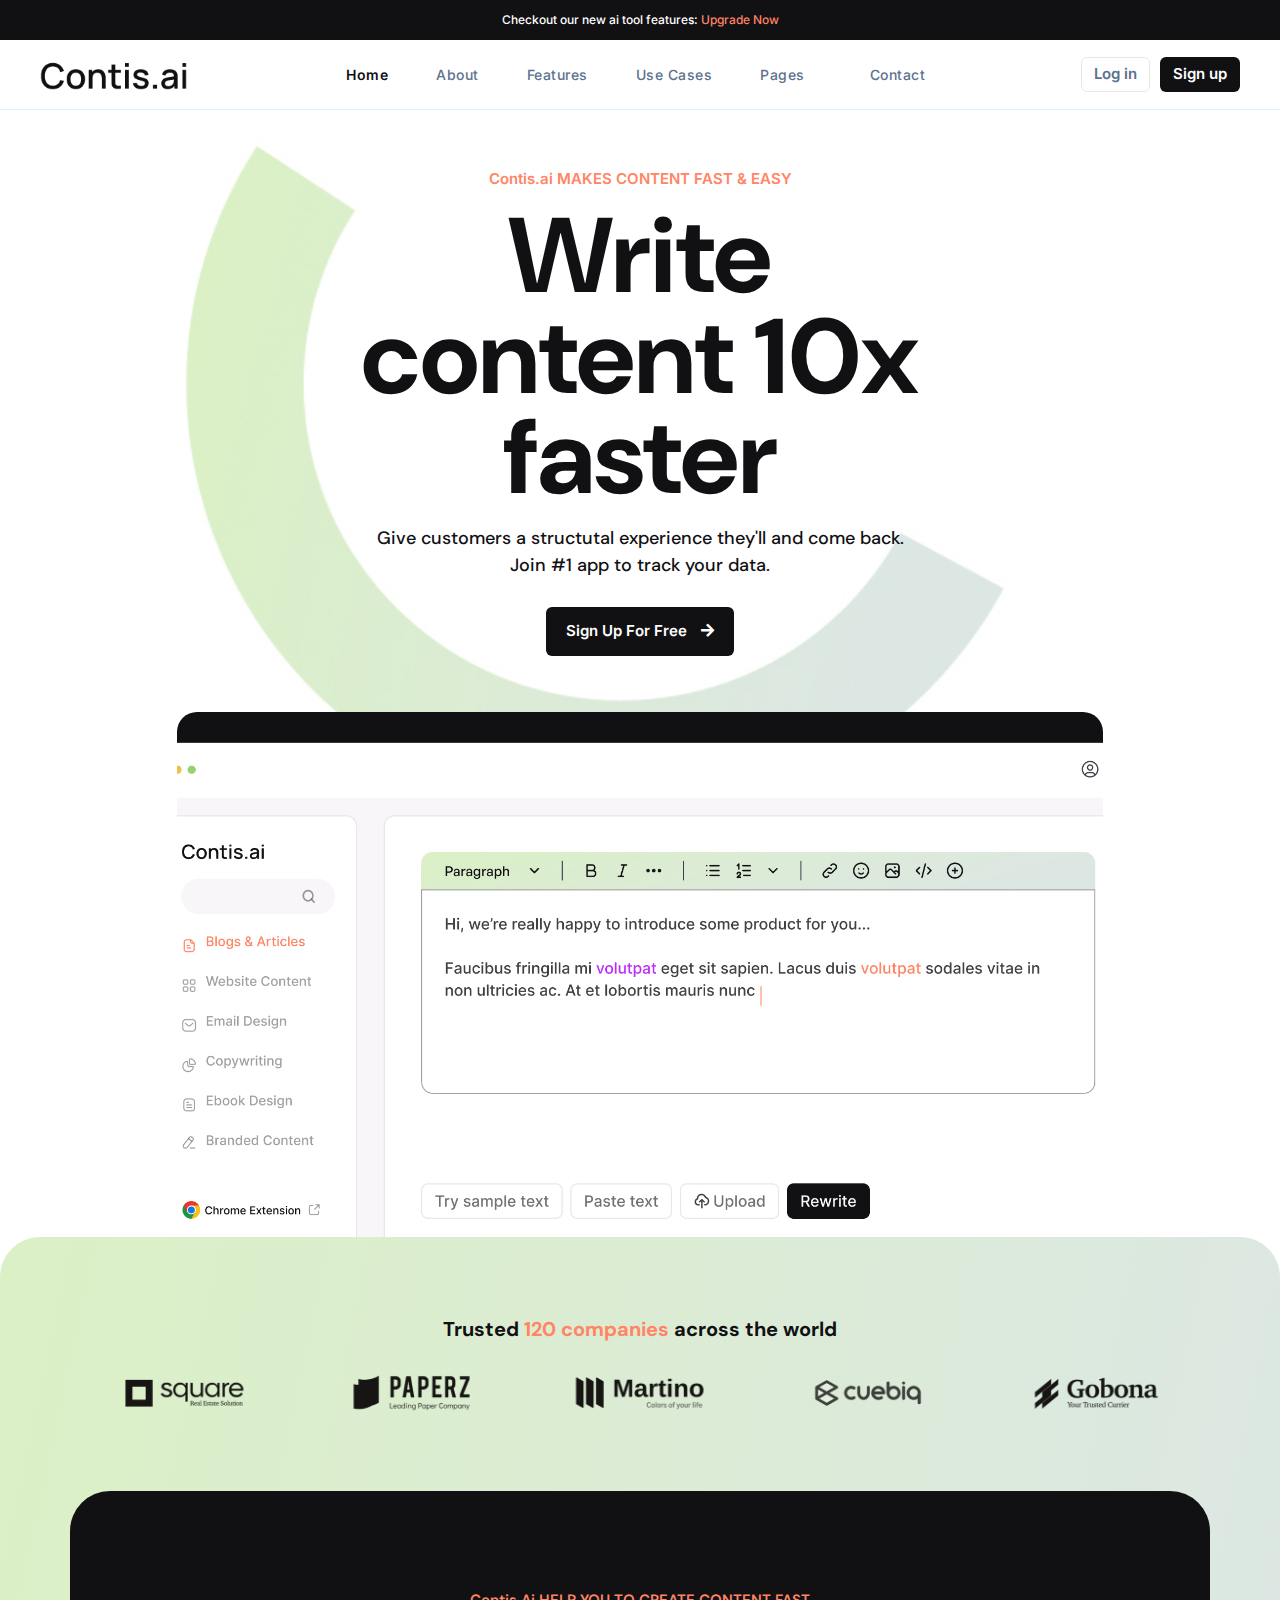
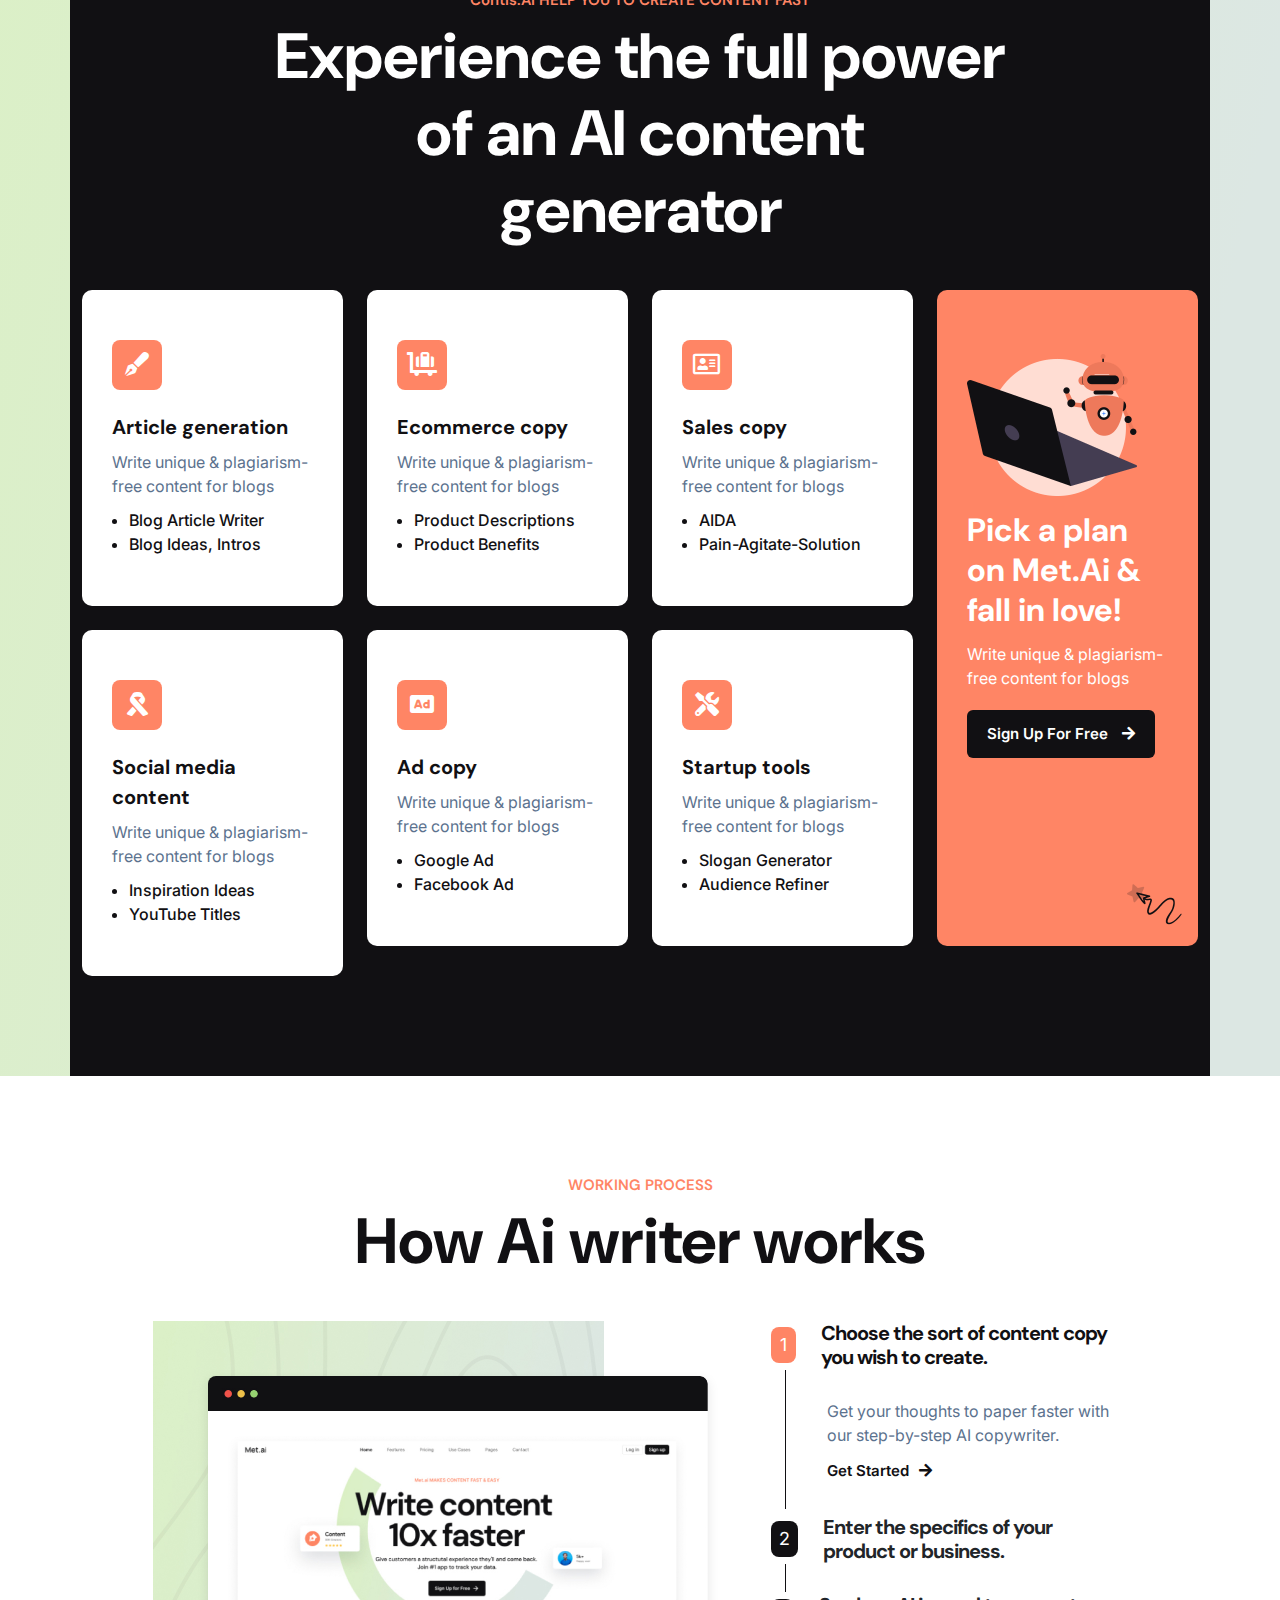
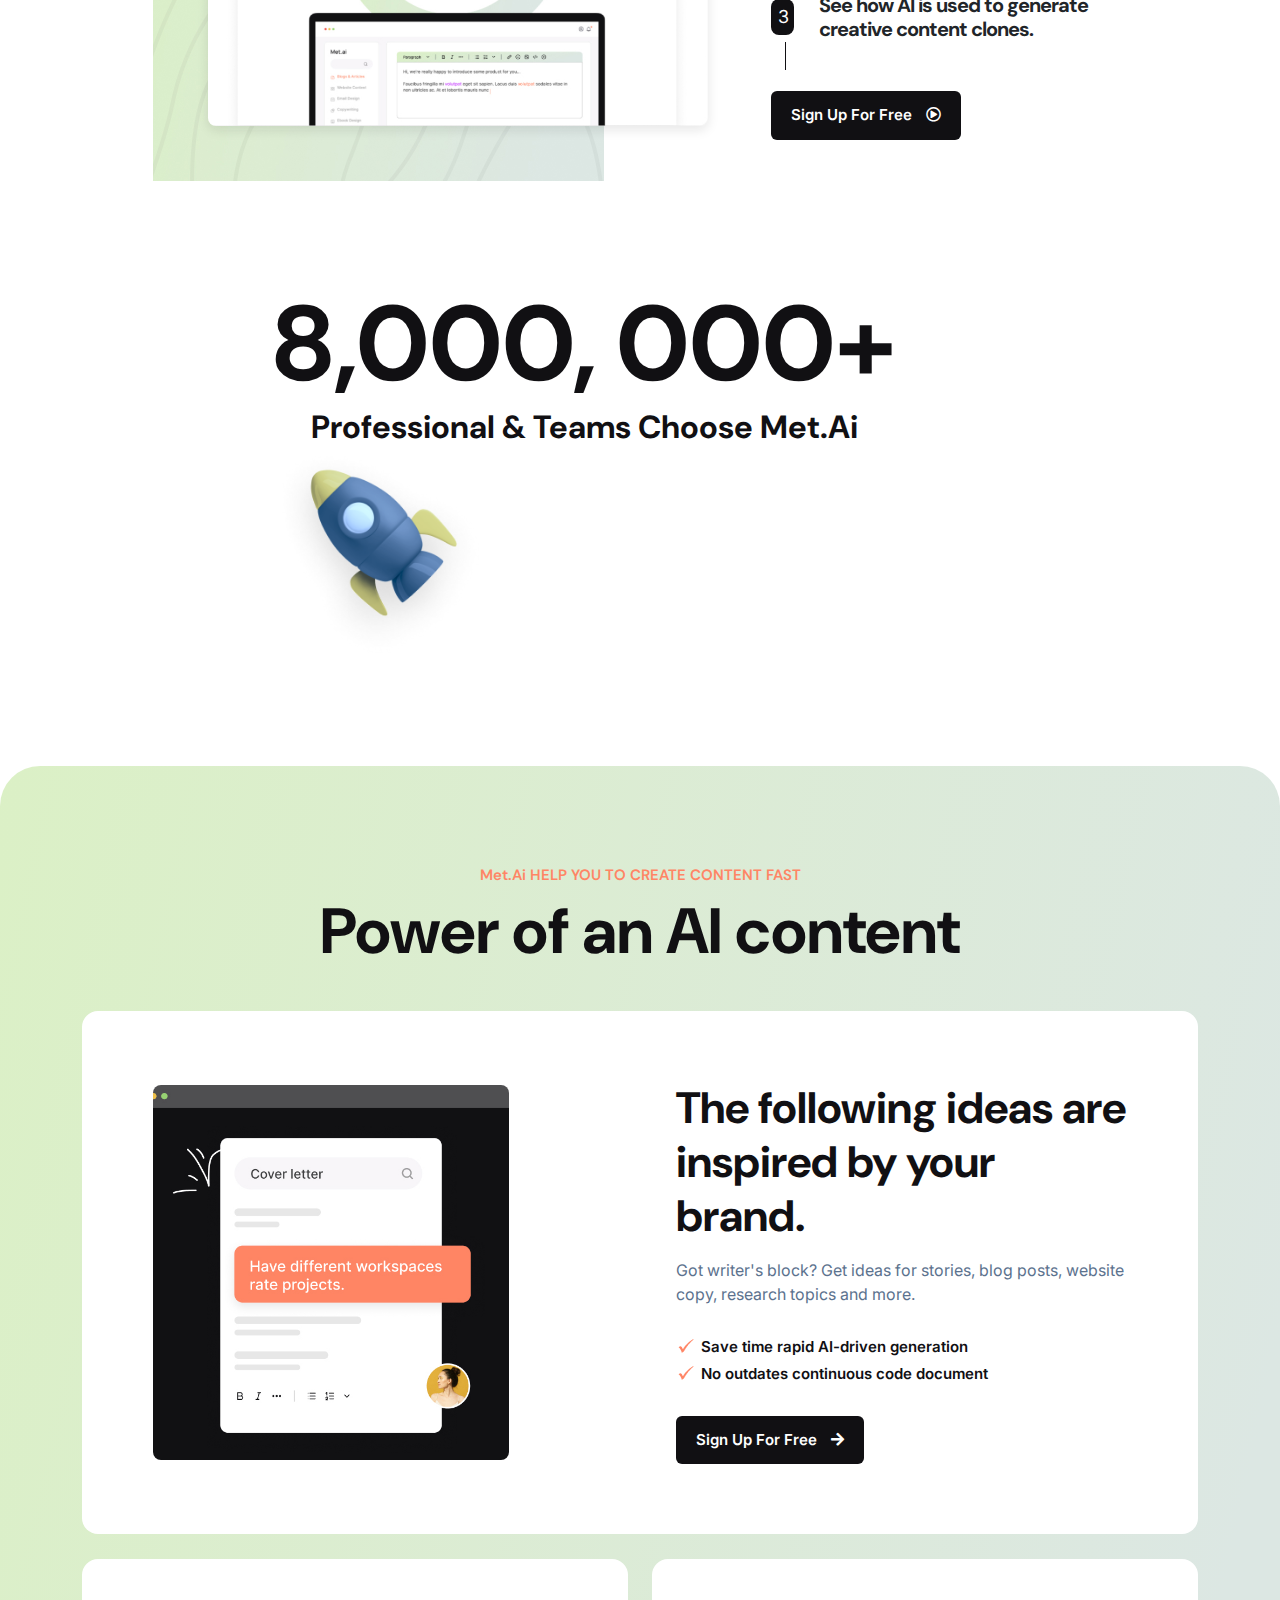
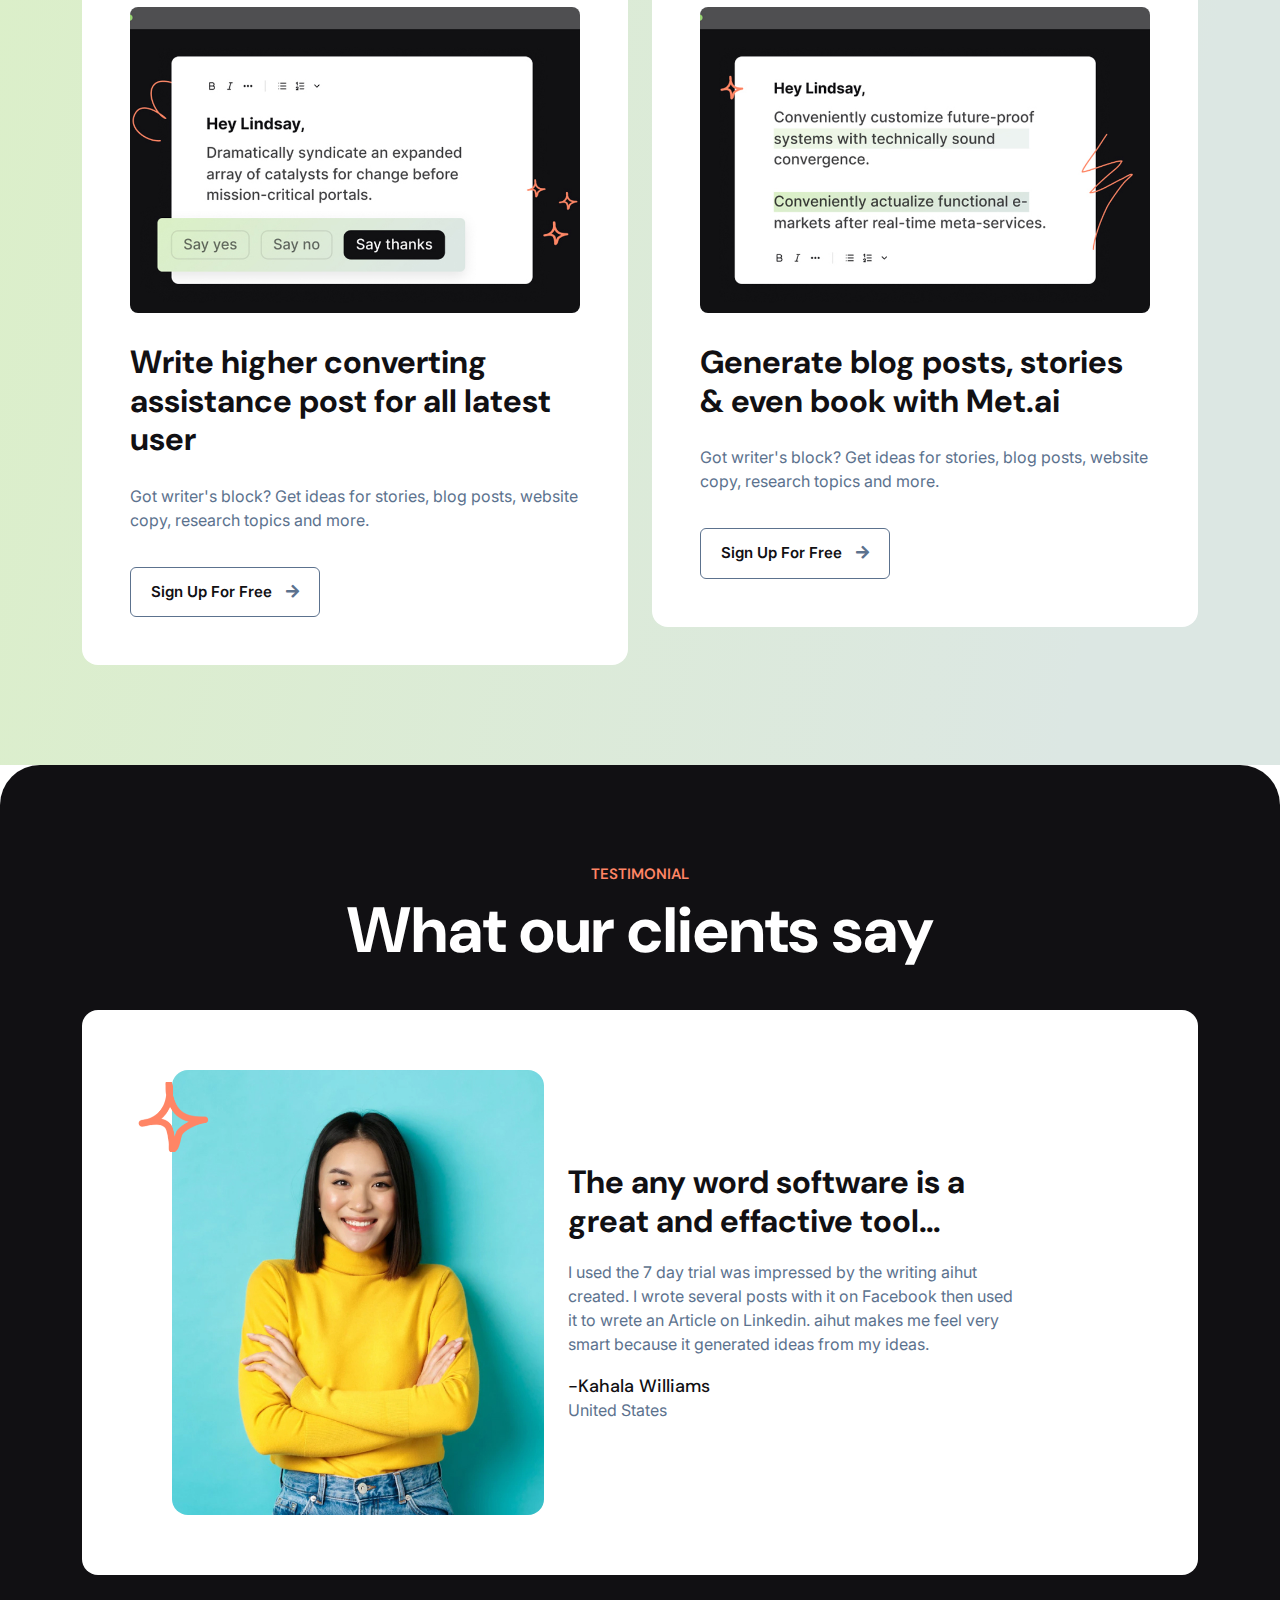
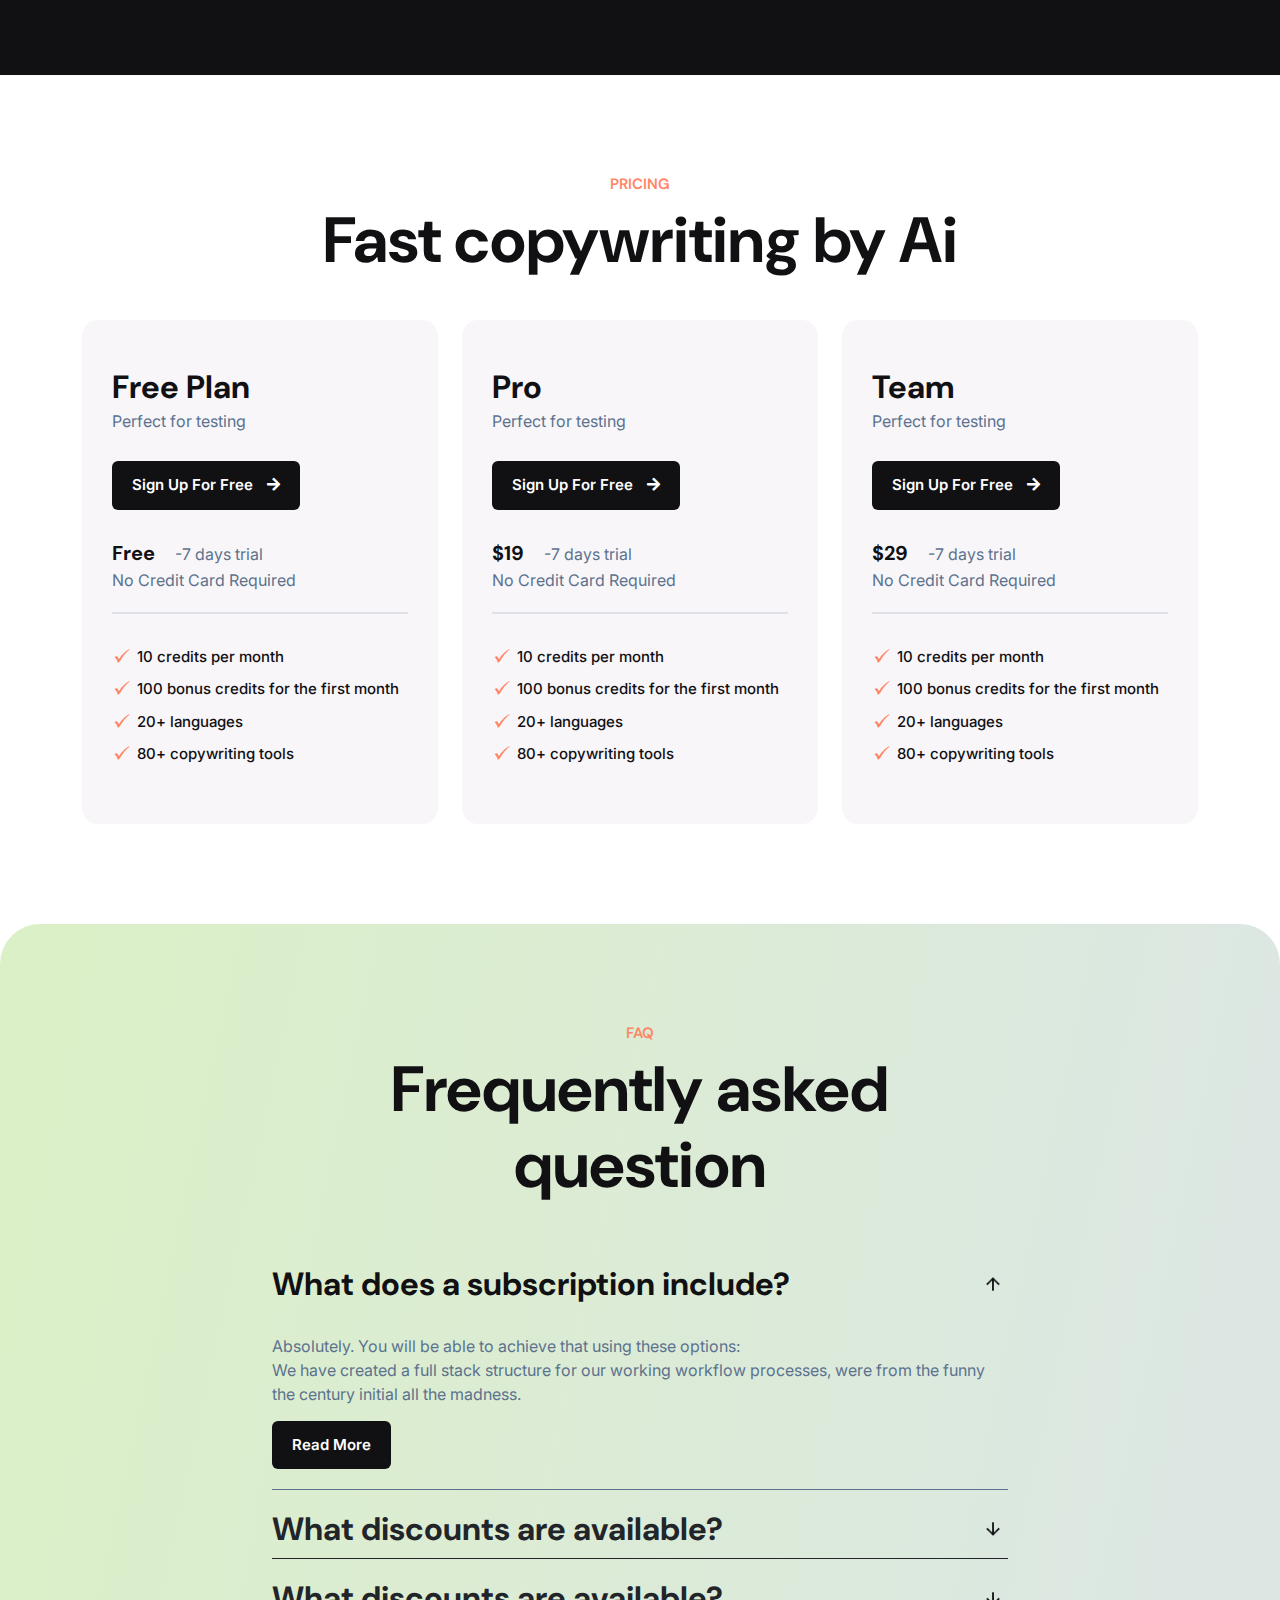
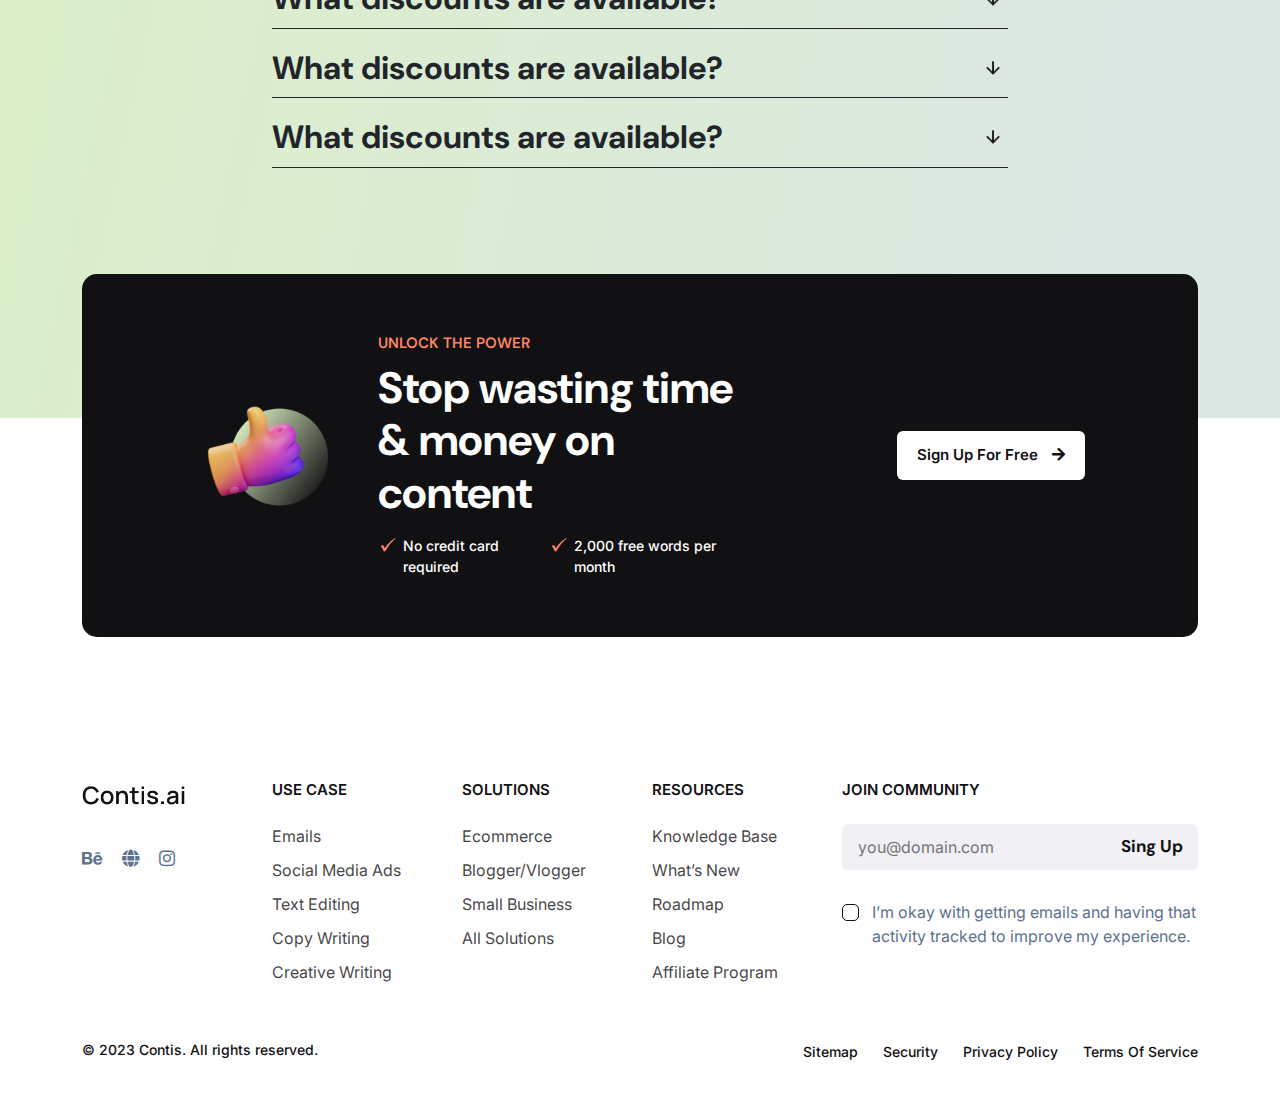
==== index.html @ d47a92c2 "contact page" ====
<!DOCTYPE html>
<html lang="en">

<head>
    <meta charset="UTF-8">
    <meta name="viewport"
        content="width=device-width, initial-scale=1.0, maximum-scale=1.0, minimum-scale=1.0, user-scalable=no, target-densityDpi=device-dpi" />
    <title>Contis - AI Content Writing HTML Template</title>
    <link rel="icon" type="image/png" href="images/favicon.jpg">
    <link rel="stylesheet" href="css/all.min.css">
    <link rel="stylesheet" href="css/bootstrap.min.css">

    <link rel="stylesheet" href="css/spacing.css">
    <link rel="stylesheet" href="css/style.css">
    <link rel="stylesheet" href="css/responsive.css">
</head>

<body>

    <!--============================
        TOPBAR START
    ==============================-->
    <section class="tf__topbar">
        <div class="container">
            <div class="row">
                <div class="col-xl-12">
                    <p>Checkout our new ai tool features: <a href="#">Upgrade Now</a></p>
                </div>
            </div>
        </div>
    </section>
    <!--============================
        TOPBAR END
    ==============================-->



    <!--============================
        MAIN MANU START
    ==============================-->
    <nav class="navbar navbar-expand-lg tf__main_menu">
        <a class="navbar-brand" href="index.html"><img src="images/Logo_1.png" alt="logo" class="img-fluid w-100"></a>
        <button class="navbar-toggler" type="button" data-bs-toggle="collapse" data-bs-target="#navbarSupportedContent"
            aria-controls="navbarSupportedContent" aria-expanded="false" aria-label="Toggle navigation">
            <i class="fas fa-bars bar_icon"></i>
        </button>
        <div class="collapse navbar-collapse" id="navbarSupportedContent">
            <ul class="navbar-nav m-auto">
                <li class="nav-item">
                    <a class="nav-link active" aria-current="page" href="index.html">Home</a>
                </li>
                <li class="nav-item">
                    <a class="nav-link" href="#">about</a>
                </li>
                <li class="nav-item">
                    <a class="nav-link" href="#">Features</a>
                </li>
                <li class="nav-item">
                    <a class="nav-link" href="#">Use Cases</a>
                </li>
                <li class="nav-item">
                    <a class="nav-link" href="#">Pages <i class="far fa-plus"></i></a>
                    <ul class="tf__dropdown">
                        <li><a href="#">Blog</a></li>
                        <li><a href="#">Blog</a></li>
                    </ul>
                </li>
                <li class="nav-item">
                    <a class="nav-link" href="#">contact</a>
                </li>
            </ul>
            <ul class="tf__menu_btn d-flex flex-wrap align-items-center">
                <li><a href="#">Log in</a></li>
                <li><a href="#" class="tf__menu_2nd_btn">Sign up</a></li>
            </ul>
        </div>
    </nav>
    <!--============================
        MAIN MANU END
    ==============================-->



    <!--============================
        BANNER START
    ==============================-->
    <section class="tf__banner pt_170" style="background: url(images/banner_bg.jpg);">
        <div class="container">
            <div class="row">
                <div class="col-xl-7 m-auto">
                    <div class="tf__banner_text">
                        <h6>Contis.ai MAKES CONTENT FAST & EASY</h6>
                        <h1>Write content 10x faster</h1>
                        <p>Give customers a structutal experience they'll and come back. <br> Join #1 app to track your
                            data.
                        </p>
                        <a href="#" class="tf__common_btn">Sign Up for Free <i class="fas fa-arrow-right"></i></a>
                    </div>
                </div>
            </div>
            <div class="row">
                <div class="col-xl-10 m-auto">
                    <div class="tf__banner_img">
                        <img src="images/banner_img.jpg" alt="banner img" class="img-fluid w-100">
                    </div>
                </div>
            </div>
        </div>
    </section>
    <!--============================
        BANNER END
    ==============================-->



    <!--============================
        SERVICE START
    ==============================-->
    <section class="tf__service">
        <div class="container">
            <div class="tf__brand pt_80 pb_65">
                <div class="row">
                    <div class="col-xl-12">
                        <div class="tf__brand_heading">
                            <h6>Trusted <span>120 companies</span> across the world</h6>
                        </div>
                    </div>
                </div>
                <div class="row">
                    <div class="col-xl-2 m-auto">
                        <a href="#" class="tf__brand_img">
                            <img src="images/Brands-1.png" alt="brand name" class="img-fluid w-100">
                        </a>
                    </div>
                    <div class="col-xl-2 m-auto">
                        <a href="#" class="tf__brand_img">
                            <img src="images/Brands-2.png" alt="brand name" class="img-fluid w-100">
                        </a>
                    </div>
                    <div class="col-xl-2 m-auto">
                        <a href="#" class="tf__brand_img">
                            <img src="images/Brands-3.png" alt="brand name" class="img-fluid w-100">
                        </a>
                    </div>
                    <div class="col-xl-2  m-auto">
                        <a href="#" class="tf__brand_img">
                            <img src="images/Brands-4.png" alt="brand name" class="img-fluid w-100">
                        </a>
                    </div>
                    <div class="col-xl-2 m-auto">
                        <a href="#" class="tf__brand_img">
                            <img src="images/Brands-5.png" alt="brand name" class="img-fluid w-100">
                        </a>
                    </div>
                </div>
            </div>
        </div>
        <div class="tf__main_service pt_100 ml_70 mr_70 pb_100">
            <div class="container">
                <div class="row">
                    <div class="col-xl-8 m-auto">
                        <div class="tf__common_heading">
                            <h6> <span>Contis.ai</span> HELP YOU TO CREATE CONTENT FAST</h6>
                            <h2>Experience the full power of an AI content generator</h2>
                        </div>
                    </div>
                </div>
                <div class="row">
                    <div class="col-xl-9">
                        <div class="row">
                            <div class="col-xl-4 mb-4">
                                <div class="tf__single_service">
                                    <span><i class="fas fa-pen-fancy"></i></span>
                                    <a href="#">Article generation</a>
                                    <p>Write unique & plagiarism- free content for blogs</p>
                                    <ul>
                                        <li>Blog Article Writer</li>
                                        <li>Blog Ideas, Intros</li>
                                    </ul>
                                </div>
                            </div>
                            <div class="col-xl-4 mb-4">
                                <div class="tf__single_service">
                                    <span><i class="fas fa-luggage-cart"></i></span>
                                    <a href="#">Ecommerce copy</a>
                                    <p>Write unique & plagiarism- free content for blogs</p>
                                    <ul>
                                        <li>Product Descriptions</li>
                                        <li>Product Benefits</li>
                                    </ul>
                                </div>
                            </div>
                            <div class="col-xl-4">
                                <div class="tf__single_service">
                                    <span><i class="far fa-address-card"></i></span>
                                    <a href="#">Sales copy</a>
                                    <p>Write unique & plagiarism- free content for blogs</p>
                                    <ul>
                                        <li>AIDA</li>
                                        <li>Pain-Agitate-Solution</li>
                                    </ul>
                                </div>
                            </div>
                            <div class="col-xl-4">
                                <div class="tf__single_service">
                                    <span><i class="fas fa-ribbon"></i></span>
                                    <a href="#">Social media content</a>
                                    <p>Write unique & plagiarism- free content for blogs</p>
                                    <ul>
                                        <li>Inspiration Ideas</li>
                                        <li>YouTube Titles</li>
                                    </ul>
                                </div>
                            </div>
                            <div class="col-xl-4">
                                <div class="tf__single_service">
                                    <span><i class="fas fa-ad"></i></span>
                                    <a href="#">Ad copy</a>
                                    <p>Write unique & plagiarism- free content for blogs</p>
                                    <ul>
                                        <li>google ad</li>
                                        <li>facebook ad</li>
                                    </ul>
                                </div>
                            </div>
                            <div class="col-xl-4">
                                <div class="tf__single_service">
                                    <span><i class="fas fa-tools"></i></span>
                                    <a href="#">Startup tools</a>
                                    <p>Write unique & plagiarism- free content for blogs</p>
                                    <ul>
                                        <li>Slogan Generator</li>
                                        <li>Audience Refiner</li>
                                    </ul>
                                </div>
                            </div>
                        </div>
                    </div>
                    <div class="col-xl-3">
                        <div class="tf__single_service_right">
                            <div class="tf__single_service_right_img">
                                <img src="images/service_img.png" alt="service" class="img-fluid w-100">
                            </div>
                            <a href="#" class="tf__single_service_right_heading">Pick a plan on Met.Ai & fall in
                                love!</a>
                            <p>Write unique & plagiarism- free content for blogs</p>
                            <a href="#" class="tf__common_btn">Sign Up for Free <i class="fas fa-arrow-right"></i></a>
                        </div>
                    </div>
                </div>
            </div>
        </div>
    </section>
    <!--============================
        SERVICE END
    ==============================-->



    <!--============================
        WORK PROCESS START
    ==============================-->
    <section class="tf__work_process pt_100 pb_100">
        <div class="container">
            <div class="row">
                <div class="col-xl-8 m-auto">
                    <div class="tf__common_heading">
                        <h6>WORKING PROCESS</h6>
                        <h2 class="tf__common_heading_color">How Ai writer works</h2>
                    </div>
                </div>
            </div>
            <div class="row">
                <div class="col-xl-5 m-auto">
                    <div class="tf__work_process_img">
                        <img src="images/work_img-1.jpg" alt="process" class="img-fluid w-100">
                    </div>
                </div>
                <div class="col-xl-4 mx-auto">
                    <div class="tf__process_accordion">
                        <div class="accordion" id="accordionExample">
                            <div class="accordion-item">
                                <h2 class="accordion-header" id="headingOne01">
                                    <button class="accordion-button tf__process_accordion_btn" type="button"
                                        data-bs-toggle="collapse" data-bs-target="#collapseOne01" aria-expanded="true"
                                        aria-controls="collapseOne01">
                                        <span>1</span>
                                        Choose the sort of content copy you wish to create. </button>
                                </h2>
                                <div id="collapseOne01" class="accordion-collapse collapse show"
                                    aria-labelledby="headingOne01" data-bs-parent="#accordionExample">
                                    <div class="accordion-body">
                                        <p>Get your thoughts to paper faster with our step-by-step AI copywriter. </p>
                                        <a href="#" class="tf__common_btn tf__accrodian_link">Get Started<i
                                                class="fas fa-arrow-right"></i></a>
                                    </div>
                                </div>
                            </div>
                            <div class="accordion-item">
                                <h2 class="accordion-header" id="headingTwo02">
                                    <button class="accordion-button collapsed tf__process_accordion_btn" type="button"
                                        data-bs-toggle="collapse" data-bs-target="#collapseTwo02" aria-expanded="false"
                                        aria-controls="collapseTwo02">
                                        <span>2</span>
                                        Enter the specifics of your product or business. </button>
                                </h2>
                                <div id="collapseTwo02" class="accordion-collapse collapse"
                                    aria-labelledby="headingTwo02" data-bs-parent="#accordionExample">
                                    <div class="accordion-body">
                                        <p>Get your thoughts to paper faster with our step-by-step AI copywriter. </p>
                                        <a href="#" class="tf__common_btn tf__accrodian_link">Get Started<i
                                                class="fas fa-arrow-right"></i></a>
                                    </div>
                                </div>
                            </div>
                            <div class="accordion-item">
                                <h2 class="accordion-header" id="headingThree03">
                                    <button class="accordion-button collapsed tf__process_accordion_btn" type="button"
                                        data-bs-toggle="collapse" data-bs-target="#collapseThree03"
                                        aria-expanded="false" aria-controls="collapseThree03">
                                        <span>3</span>
                                        See how AI is used to generate creative content clones. </button>
                                </h2>
                                <div id="collapseThree03" class="accordion-collapse collapse"
                                    aria-labelledby="headingThree03" data-bs-parent="#accordionExample">
                                    <div class="accordion-body">
                                        <p>Get your thoughts to paper faster with our step-by-step AI copywriter. </p>
                                        <a href="#" class="tf__common_btn tf__accrodian_link">Get Started<i
                                                class="fas fa-arrow-right"></i></a>
                                    </div>
                                </div>
                            </div>
                        </div>
                    </div>
                    <a href="#" class="tf__common_btn">Sign Up for Free <i class="far fa-play-circle"></i></a>
                </div>
            </div>
            <div class="row">
                <div class="col-xl-8 m-auto">
                    <div class="tf__counter mt_100">
                        <div class="tf__counter_text">
                            <h2>8,000, 000+</h2>
                            <h4>Professional & Teams Choose Met.Ai</h4>
                        </div>
                        <div class="tf__counter_img">
                            <img src="images/counter_img.png" alt="counter" class="img-fluid w-100">
                        </div>
                    </div>
                </div>
            </div>
        </div>
    </section>
    <!--============================
        WORK PROCESS END
    ==============================-->



    <!--============================
        CONTENT CREATOR START
    ==============================-->
    <section class="tf__content_creator pt_100 pb_100">
        <div class="container">
            <div class="row">
                <div class="col-xl-8 m-auto">
                    <div class="tf__common_heading">
                        <h6><span>Met.ai</span> HELP YOU TO CREATE CONTENT FAST</h6>
                        <h2 class="tf__common_heading_color">Power of an AI content</h2>
                    </div>
                </div>
            </div>
            <div class="tf__content_creator_top">
                <div class="row">
                    <div class="col-xl-4 m-auto">
                        <div class="tf__content_creator_top_img">
                            <img src="images/creator_img-1.jpg" alt="creator" class="img-fluid w-100">
                        </div>
                    </div>
                    <div class="col-xl-5 mx-auto">
                        <div class="tf__content_creator_top_text">
                            <h4>The following ideas are inspired by your brand.</h4>
                            <p>Got writer's block? Get ideas for stories, blog posts, website copy, research topics and
                                more.</p>
                            <ul>
                                <li>Save time rapid AI-driven generation</li>
                                <li>No outdates continuous code document</li>
                            </ul>
                            <a href="#" class="tf__common_btn">Sign Up for Free <i class="fas fa-arrow-right"></i></a>
                        </div>
                    </div>
                </div>
            </div>
            <div class="tf__content_creator_bottom">
                <div class="row">
                    <div class="col-xl-6">
                        <div class="tf__single_content_creator_bottom">
                            <div class="tf__single_content_creator_bottom_img">
                                <img src="images/creator_img-2.jpg" alt="creator" class="img-fluid w-100">
                            </div>
                            <div class="tf__single_content_creator_bottom_text">
                                <h4>Write higher converting assistance post for all latest user</h4>
                                <p>Got writer's block? Get ideas for stories, blog posts, website copy, research topics
                                    and more.</p>
                                <a href="#" class="tf__common_btn tf__common_btn2">Sign Up for Free <i
                                        class="fas fa-arrow-right"></i></a>
                            </div>
                        </div>
                    </div>
                    <div class="col-xl-6">
                        <div class="tf__single_content_creator_bottom">
                            <div class="tf__single_content_creator_bottom_img">
                                <img src="images/creator_img-3.jpg" alt="creator" class="img-fluid w-100">
                            </div>
                            <div class="tf__single_content_creator_bottom_text">
                                <h4>Generate blog posts, stories & even book with Met.ai</h4>
                                <p>Got writer's block? Get ideas for stories, blog posts, website copy, research topics
                                    and more.</p>
                                <a href="#" class="tf__common_btn tf__common_btn2">Sign Up for Free <i
                                        class="fas fa-arrow-right"></i></a>
                            </div>
                        </div>
                    </div>
                </div>
            </div>
        </div>
    </section>
    <!--============================
        CONTENT CREATOR END
    ==============================-->



    <!--============================
        TESTIMONIAL START
    ==============================-->
    <section class="tf__testimonial pt_100 pb_100">
        <div class="container">
            <div class="row">
                <div class="col-xl-8 m-auto">
                    <div class="tf__common_heading">
                        <h6>TESTIMONIAL</h6>
                        <h2>What our clients say</h2>
                    </div>
                </div>
            </div>
            <div class="tf__single_testimonial">
                <div class="row">
                    <div class="col-xl-5">
                        <div class="tf__testimonial_img">
                            <img src="images/testimonial_img.jpg" alt="testimonial" class="img-fluid w-100">
                        </div>
                    </div>
                    <div class="col-xl-6 my-auto">
                        <div class="tf__testimonial_text">
                            <h4>The any word software is a great and effactive tool…</h4>
                            <p>I used the 7 day trial was impressed by the writing aihut created. I wrote several posts
                                with it on Facebook then used it to wrete an Article on Linkedin. aihut makes me feel
                                very smart because it generated ideas from my ideas.</p>

                            <div class="tf__calients_name">
                                <h6>-Kahala Williams</h6>
                                <p>United States</p>
                            </div>
                        </div>
                    </div>
                </div>
            </div>


        </div>
    </section>
    <!--============================
        TESTIMONIAL END
    ==============================-->



    <!--============================
        PRICING START
    ==============================-->
    <section class="tf__pricing pt_100 pb_100">
        <div class="container">
            <div class="row">
                <div class="col-xl-8 m-auto">
                    <div class="tf__common_heading">
                        <h6>pricing</h6>
                        <h2 class="tf__common_heading_color">Fast copywriting by Ai</h2>
                    </div>
                </div>
            </div>
            <div class="row">
                <div class="col-xl-4">
                    <div class="tf__single_pricing">
                        <h5>Free Plan</h5>
                        <p>Perfect for testing</p>
                        <a href="#" class="tf__common_btn tf__pricing_btn">Sign Up for Free <i
                                class="fas fa-arrow-right"></i></a>
                        <p><span>Free</span>-7 days trial</p>
                        <p>No Credit Card Required</p>
                        <ul>
                            <li>10 credits per month</li>
                            <li>100 bonus credits for the first month</li>
                            <li>20+ languages</li>
                            <li>80+ copywriting tools</li>
                        </ul>
                    </div>
                </div>
                <div class="col-xl-4">
                    <div class="tf__single_pricing">
                        <h5>Pro</h5>
                        <p>Perfect for testing</p>
                        <a href="#" class="tf__common_btn tf__pricing_btn">Sign Up for Free <i
                                class="fas fa-arrow-right"></i></a>
                        <p><span>$19</span>-7 days trial</p>
                        <p>No Credit Card Required</p>
                        <ul>
                            <li>10 credits per month</li>
                            <li>100 bonus credits for the first month</li>
                            <li>20+ languages</li>
                            <li>80+ copywriting tools</li>
                        </ul>
                    </div>
                </div>
                <div class="col-xl-4">
                    <div class="tf__single_pricing">
                        <h5>Team</h5>
                        <p>Perfect for testing</p>
                        <a href="#" class="tf__common_btn tf__pricing_btn">Sign Up for Free <i
                                class="fas fa-arrow-right"></i></a>
                        <p><span>$29</span>-7 days trial</p>
                        <p>No Credit Card Required</p>
                        <ul>
                            <li>10 credits per month</li>
                            <li>100 bonus credits for the first month</li>
                            <li>20+ languages</li>
                            <li>80+ copywriting tools</li>
                        </ul>
                    </div>
                </div>
            </div>
        </div>
    </section>
    <!--============================
        PRICING END
    ==============================-->



    <!--============================
        FAQ START
    ==============================-->
    <section class="tf__faq pt_100 pb_250">
        <div class="container">
            <div class="row">
                <div class="col-xl-6 m-auto">
                    <div class="tf__common_heading">
                        <h6>faq</h6>
                        <h2 class="tf__common_heading_color">Frequently asked question</h2>
                    </div>
                </div>
            </div>

            <div class="row">
                <div class="col-xl-8 mx-auto">
                    <div class="accordion tf__faq_accordion" id="accordionExample01">
                        <div class="accordion-item">
                            <h2 class="accordion-header" id="headingOne">
                                <button class="accordion-button" type="button" data-bs-toggle="collapse"
                                    data-bs-target="#collapseOne" aria-expanded="true" aria-controls="collapseOne">
                                    What does a subscription include?
                                </button>
                            </h2>
                            <div id="collapseOne" class="accordion-collapse collapse show" aria-labelledby="headingOne"
                                data-bs-parent="#accordionExample01">
                                <div class="accordion-body">
                                    <p>Absolutely. You will be able to achieve that using these options: <br>
                                        We have created a full stack structure for our working workflow processes, were
                                        from
                                        the funny the century initial all the madness.</p>
                                    <a href="#" class="tf__common_btn">Read More</a>
                                </div>
                            </div>
                        </div>
                        <div class="accordion-item">
                            <h2 class="accordion-header" id="headingTwo">
                                <button class="accordion-button collapsed" type="button" data-bs-toggle="collapse"
                                    data-bs-target="#collapseTwo" aria-expanded="false" aria-controls="collapseTwo">
                                    What discounts are available?
                                </button>
                            </h2>
                            <div id="collapseTwo" class="accordion-collapse collapse" aria-labelledby="headingTwo"
                                data-bs-parent="#accordionExample01">
                                <div class="accordion-body">
                                    <p>Absolutely. You will be able to achieve that using these options: <br>
                                        We have created a full stack structure for our working workflow processes, were
                                        from
                                        the funny the century initial all the madness.</p>
                                    <a href="#" class="tf__common_btn">Read More</a>
                                </div>
                            </div>
                        </div>
                        <div class="accordion-item">
                            <h2 class="accordion-header" id="headingThree">
                                <button class="accordion-button collapsed" type="button" data-bs-toggle="collapse"
                                    data-bs-target="#collapseThree" aria-expanded="false" aria-controls="collapseThree">
                                    What discounts are available?
                                </button>
                            </h2>
                            <div id="collapseThree" class="accordion-collapse collapse" aria-labelledby="headingThree"
                                data-bs-parent="#accordionExample01">
                                <div class="accordion-body">
                                    <p>Absolutely. You will be able to achieve that using these options: <br>
                                        We have created a full stack structure for our working workflow processes, were
                                        from
                                        the funny the century initial all the madness.</p>
                                    <a href="#" class="tf__common_btn">Read More</a>
                                </div>
                            </div>
                        </div>
                        <div class="accordion-item">
                            <h2 class="accordion-header" id="headingFour">
                                <button class="accordion-button collapsed" type="button" data-bs-toggle="collapse"
                                    data-bs-target="#collapseFour" aria-expanded="false" aria-controls="collapseFour">
                                    What discounts are available?
                                </button>
                            </h2>
                            <div id="collapseFour" class="accordion-collapse collapse" aria-labelledby="headingFour"
                                data-bs-parent="#accordionExample01">
                                <div class="accordion-body">
                                    <p>Absolutely. You will be able to achieve that using these options: <br>
                                        We have created a full stack structure for our working workflow processes, were
                                        from
                                        the funny the century initial all the madness.</p>
                                    <a href="#" class="tf__common_btn">Read More</a>
                                </div>
                            </div>
                        </div>
                        <div class="accordion-item">
                            <h2 class="accordion-header" id="headingFive">
                                <button class="accordion-button collapsed" type="button" data-bs-toggle="collapse"
                                    data-bs-target="#collapseFive" aria-expanded="false" aria-controls="collapseFive">
                                    What discounts are available?
                                </button>
                            </h2>
                            <div id="collapseFive" class="accordion-collapse collapse" aria-labelledby="headingFive"
                                data-bs-parent="#accordionExample01">
                                <div class="accordion-body">
                                    <p>Absolutely. You will be able to achieve that using these options: <br>
                                        We have created a full stack structure for our working workflow processes, were
                                        from
                                        the funny the century initial all the madness.</p>
                                    <a href="#" class="tf__common_btn">Read More</a>
                                </div>
                            </div>
                        </div>
                    </div>
                </div>
            </div>
        </div>
    </section>
    <!--============================
        FAQ END
    ==============================-->



    <!--============================
        FOOTER START
    ==============================-->
    <section class="tf__footer">
        <div class="container">
            <div class="row">
                <div class="col-xl-12">
                    <div class="tf__unlock">
                        <div class="row">
                            <div class="col-xl-2 m-auto">
                                <div class="tf__unlock_img">
                                    <img src="images/subscraib_img.png" alt="unlock" class="img-fluid w-100">
                                </div>
                            </div>
                            <div class="col-xl-5 m-auto">
                                <div class="tf__unlock_text">
                                    <div class="tf__common_heading tf__unlock_heading">
                                        <h6>UNLOCK THE POWER</h6>
                                        <h2>Stop wasting time & money on content</h2>
                                    </div>
                                    <ul class="d-flex">
                                        <li>No credit card required</li>
                                        <li>2,000 free words per month</li>
                                    </ul>
                                </div>
                            </div>
                            <div class="col-xl-4 m-auto d-flex justify-content-end">
                                <div class="tf__unlock_btn">
                                    <a href="#" class="tf__common_btn">Sign Up for Free <i
                                            class="fas fa-arrow-right"></i></a>
                                </div>
                            </div>

                        </div>
                    </div>
                </div>
            </div>

            <div class="row">
                <div class="col-xl-2">
                    <div class="tf__footer_left">
                        <a href="index.html" class="tf__footer_logo">
                            <img src="images/Logo_1.png" alt="Contisai" class="img-fluid w-100">
                        </a>
                        <div class="tf__footer_icon d-flex flex-wrap align-items-center">
                            <ul class="d-flex flex-wrap">
                                <li><a href="#"><i class="fab fa-behance"></i></a></li>
                                <li><a href="#"><i class="fas fa-globe"></i></a></li>
                                <li><a href="#"><i class="fab fa-instagram"></i></a></li>

                            </ul>
                        </div>
                    </div>
                </div>
                <div class="col-xl-2">
                    <div class="tf__quick_link">
                        <h5>USE CASE</h5>
                        <ul>
                            <li><a href="#">Emails</a></li>
                            <li><a href="#">Social media Ads</a></li>
                            <li><a href="#">Text editing</a></li>
                            <li><a href="#">Copy writing</a></li>
                            <li><a href="#">Creative writing</a></li>
                        </ul>
                    </div>
                </div>
                <div class="col-xl-2">
                    <div class="tf__quick_link">
                        <h5>solutions</h5>
                        <ul>
                            <li><a href="#">Ecommerce</a></li>
                            <li><a href="#">Blogger/Vlogger</a></li>
                            <li><a href="#">Small business</a></li>
                            <li><a href="#">All solutions</a></li>
                        </ul>
                    </div>
                </div>
                <div class="col-xl-2">
                    <div class="tf__quick_link">
                        <h5>RESOURCES</h5>
                        <ul>
                            <li><a href="#">Knowledge base</a></li>
                            <li><a href="#">What’s new</a></li>
                            <li><a href="#">Roadmap</a></li>
                            <li><a href="#">Blog</a></li>
                            <li><a href="#">Affiliate program</a></li>
                        </ul>
                    </div>
                </div>
                <div class="col-xl-4 mx-auto">
                    <div class="tf__address">
                        <h5>JOIN COMMUNITY</h5>
                        <div class="tf__footer_singup">
                            <input type="text" placeholder="you@domain.com">
                            <a href="#" class="tf__footer_singup_link">sing up</a>
                        </div>
                        <div class="form-check tf__signup_check_area">
                            <input class="form-check-input" type="checkbox" id="flexCheckDefault">
                            <label class="form-check-label" for="flexCheckDefault">
                                I’m okay with getting emails and having that activity tracked to improve my experience.
                            </label>
                        </div>
                    </div>
                </div>
            </div>

            <div class="row">
                <div class="col-xl-12">
                    <div class="tf__copyright d-flex flex-wrap justify-content-between mt_55 mb_50">
                        <p>© 2023 Contis. All rights reserved.</p>
                        <ul class="d-flex flex-wrap">
                            <li><a href="#">Sitemap</a></li>
                            <li><a href="#">Security</a></li>
                            <li><a href="#">Privacy Policy</a></li>
                            <li><a href="#">Terms of Service</a></li>
                        </ul>
                    </div>
                </div>
            </div>

        </div>
    </section>
    <!--============================
        FOOTER END
    ==============================-->




    <!--jquery library js-->
    <script src="js/jquery-3.7.0.min.js"></script>
    <!--bootstrap js-->
    <script src="js/bootstrap.bundle.min.js"></script>
    <!--font-awesome js-->
    <script src="js/Font-Awesome.js"></script>


    <!--main js-->
    <script src="js/main.js"></script>
</body>

</html>
---- css/spacing.css ----
/**
 * File Type: Custom Spacing (margin and padding) classes
 * Author: Mahamudul Hassan Sazal
 * Author Website: http://www.sazalahmed.com
 * Author Email: sazal.web@gmail.com
 */

/* ------------------------------------------ */
/* Margin All */
/* ------------------------------------------ */
.m_0 {
	margin: 0px !important;
}

.m_5 {
	margin: 5px !important;
}

.m_10 {
	margin: 10px !important;
}

.m_15 {
	margin: 15px !important;
}

.m_20 {
	margin: 20px !important;
}

.m_25 {
	margin: 25px !important;
}

.m_30 {
	margin: 30px !important;
}

.m_35 {
	margin: 35px !important;
}

.m_40 {
	margin: 40px !important;
}

.m_45 {
	margin: 45px !important;
}

.m_50 {
	margin: 50px !important;
}

.m_55 {
	margin: 55px !important;
}

.m_60 {
	margin: 60px !important;
}

.m_65 {
	margin: 65px !important;
}

.m_70 {
	margin: 70px !important;
}

.m_75 {
	margin: 75px !important;
}

.m_80 {
	margin: 80px !important;
}

.m_85 {
	margin: 85px !important;
}

.m_90 {
	margin: 90px !important;
}

.m_95 {
	margin: 95px !important;
}

.m_100 {
	margin: 100px !important;
}

.m_105 {
	margin: 105px !important;
}

.m_110 {
	margin: 110px !important;
}

.m_115 {
	margin: 115px !important;
}

.m_120 {
	margin: 120px !important;
}

.m_125 {
	margin: 125px !important;
}

.m_130 {
	margin: 130px !important;
}

.m_135 {
	margin: 135px !important;
}

.m_140 {
	margin: 140px !important;
}

.m_145 {
	margin: 145px !important;
}

.m_150 {
	margin: 150px !important;
}

.m_155 {
	margin: 155px !important;
}

.m_160 {
	margin: 160px !important;
}

.m_165 {
	margin: 165px !important;
}

.m_170 {
	margin: 170px !important;
}

.m_175 {
	margin: 175px !important;
}

.m_180 {
	margin: 180px !important;
}

.m_185 {
	margin: 185px !important;
}

.m_190 {
	margin: 190px !important;
}

.m_195 {
	margin: 195px !important;
}

.m_200 {
	margin: 200px !important;
}

.m_205 {
	margin: 205px !important;
}

.m_210 {
	margin: 210px !important;
}

.m_215 {
	margin: 215px !important;
}

.m_220 {
	margin: 220px !important;
}

.m_225 {
	margin: 225px !important;
}

.m_230 {
	margin: 230px !important;
}

.m_235 {
	margin: 235px !important;
}

.m_240 {
	margin: 240px !important;
}

.m_245 {
	margin: 245px !important;
}

.m_250 {
	margin: 250px !important;
}



/* ------------------------------------------ */
/* Margin Top */
/* ------------------------------------------ */
.mt_0 {
	margin-top: 0px !important;
}

.mt_5 {
	margin-top: 5px !important;
}

.mt_10 {
	margin-top: 10px !important;
}

.mt_15 {
	margin-top: 15px !important;
}

.mt_20 {
	margin-top: 20px !important;
}

.mt_25 {
	margin-top: 25px !important;
}

.mt_30 {
	margin-top: 30px !important;
}

.mt_35 {
	margin-top: 35px !important;
}

.mt_40 {
	margin-top: 40px !important;
}

.mt_45 {
	margin-top: 45px !important;
}

.mt_50 {
	margin-top: 50px !important;
}

.mt_55 {
	margin-top: 55px !important;
}

.mt_60 {
	margin-top: 60px !important;
}

.mt_65 {
	margin-top: 65px !important;
}

.mt_70 {
	margin-top: 70px !important;
}

.mt_75 {
	margin-top: 75px !important;
}

.mt_80 {
	margin-top: 80px !important;
}

.mt_85 {
	margin-top: 85px !important;
}

.mt_90 {
	margin-top: 90px !important;
}

.mt_95 {
	margin-top: 95px !important;
}

.mt_100 {
	margin-top: 100px !important;
}

.mt_105 {
	margin-top: 105px !important;
}

.mt_110 {
	margin-top: 110px !important;
}

.mt_115 {
	margin-top: 115px !important;
}

.mt_120 {
	margin-top: 120px !important;
}

.mt_125 {
	margin-top: 125px !important;
}

.mt_130 {
	margin-top: 130px !important;
}

.mt_135 {
	margin-top: 135px !important;
}

.mt_140 {
	margin-top: 140px !important;
}

.mt_145 {
	margin-top: 145px !important;
}

.mt_150 {
	margin-top: 150px !important;
}

.mt_155 {
	margin-top: 155px !important;
}

.mt_160 {
	margin-top: 160px !important;
}

.mt_165 {
	margin-top: 165px !important;
}

.mt_170 {
	margin-top: 170px !important;
}

.mt_175 {
	margin-top: 175px !important;
}

.mt_180 {
	margin-top: 180px !important;
}

.mt_185 {
	margin-top: 185px !important;
}

.mt_190 {
	margin-top: 190px !important;
}

.mt_195 {
	margin-top: 195px !important;
}

.mt_200 {
	margin-top: 200px !important;
}

.mt_205 {
	margin-top: 205px !important;
}

.mt_210 {
	margin-top: 210px !important;
}

.mt_215 {
	margin-top: 215px !important;
}

.mt_220 {
	margin-top: 220px !important;
}

.mt_225 {
	margin-top: 225px !important;
}

.mt_230 {
	margin-top: 230px !important;
}

.mt_235 {
	margin-top: 235px !important;
}

.mt_240 {
	margin-top: 240px !important;
}

.mt_245 {
	margin-top: 245px !important;
}

.mt_250 {
	margin-top: 250px !important;
}



/* ------------------------------------------ */
/* Margin Bottom */
/* ------------------------------------------ */
.mb_0 {
	margin-bottom: 0px !important;
}

.mb_5 {
	margin-bottom: 5px !important;
}

.mb_10 {
	margin-bottom: 10px !important;
}

.mb_15 {
	margin-bottom: 15px !important;
}

.mb_20 {
	margin-bottom: 20px !important;
}

.mb_25 {
	margin-bottom: 25px !important;
}

.mb_30 {
	margin-bottom: 30px !important;
}

.mb_35 {
	margin-bottom: 35px !important;
}

.mb_40 {
	margin-bottom: 40px !important;
}

.mb_45 {
	margin-bottom: 45px !important;
}

.mb_50 {
	margin-bottom: 50px !important;
}

.mb_55 {
	margin-bottom: 55px !important;
}

.mb_60 {
	margin-bottom: 60px !important;
}

.mb_65 {
	margin-bottom: 65px !important;
}

.mb_70 {
	margin-bottom: 70px !important;
}

.mb_75 {
	margin-bottom: 75px !important;
}

.mb_80 {
	margin-bottom: 80px !important;
}

.mb_85 {
	margin-bottom: 85px !important;
}

.mb_90 {
	margin-bottom: 90px !important;
}

.mb_95 {
	margin-bottom: 95px !important;
}

.mb_100 {
	margin-bottom: 100px !important;
}

.mb_105 {
	margin-bottom: 105px !important;
}

.mb_110 {
	margin-bottom: 110px !important;
}

.mb_115 {
	margin-bottom: 115px !important;
}

.mb_120 {
	margin-bottom: 120px !important;
}

.mb_125 {
	margin-bottom: 125px !important;
}

.mb_130 {
	margin-bottom: 130px !important;
}

.mb_135 {
	margin-bottom: 135px !important;
}

.mb_140 {
	margin-bottom: 140px !important;
}

.mb_145 {
	margin-bottom: 145px !important;
}

.mb_150 {
	margin-bottom: 150px !important;
}

.mb_155 {
	margin-bottom: 155px !important;
}

.mb_160 {
	margin-bottom: 160px !important;
}

.mb_165 {
	margin-bottom: 165px !important;
}

.mb_170 {
	margin-bottom: 170px !important;
}

.mb_175 {
	margin-bottom: 175px !important;
}

.mb_180 {
	margin-bottom: 180px !important;
}

.mb_185 {
	margin-bottom: 185px !important;
}

.mb_190 {
	margin-bottom: 190px !important;
}

.mb_195 {
	margin-bottom: 195px !important;
}

.mb_200 {
	margin-bottom: 200px !important;
}

.mb_205 {
	margin-bottom: 205px !important;
}

.mb_210 {
	margin-bottom: 210px !important;
}

.mb_215 {
	margin-bottom: 215px !important;
}

.mb_220 {
	margin-bottom: 220px !important;
}

.mb_225 {
	margin-bottom: 225px !important;
}

.mb_230 {
	margin-bottom: 230px !important;
}

.mb_235 {
	margin-bottom: 235px !important;
}

.mb_240 {
	margin-bottom: 240px !important;
}

.mb_245 {
	margin-bottom: 245px !important;
}

.mb_250 {
	margin-bottom: 250px !important;
}



/* ------------------------------------------ */
/* Margin Left */
/* ------------------------------------------ */
.ml_0 {
	margin-left: 0px !important;
}

.ml_5 {
	margin-left: 5px !important;
}

.ml_10 {
	margin-left: 10px !important;
}

.ml_15 {
	margin-left: 15px !important;
}

.ml_20 {
	margin-left: 20px !important;
}

.ml_25 {
	margin-left: 25px !important;
}

.ml_30 {
	margin-left: 30px !important;
}

.ml_35 {
	margin-left: 35px !important;
}

.ml_40 {
	margin-left: 40px !important;
}

.ml_45 {
	margin-left: 45px !important;
}

.ml_50 {
	margin-left: 50px !important;
}

.ml_55 {
	margin-left: 55px !important;
}

.ml_60 {
	margin-left: 60px !important;
}

.ml_65 {
	margin-left: 65px !important;
}

.ml_70 {
	margin-left: 70px !important;
}

.ml_75 {
	margin-left: 75px !important;
}

.ml_80 {
	margin-left: 80px !important;
}

.ml_85 {
	margin-left: 85px !important;
}

.ml_90 {
	margin-left: 90px !important;
}

.ml_95 {
	margin-left: 95px !important;
}

.ml_100 {
	margin-left: 100px !important;
}

.ml_105 {
	margin-left: 105px !important;
}

.ml_110 {
	margin-left: 110px !important;
}

.ml_115 {
	margin-left: 115px !important;
}

.ml_120 {
	margin-left: 120px !important;
}

.ml_125 {
	margin-left: 125px !important;
}

.ml_130 {
	margin-left: 130px !important;
}

.ml_135 {
	margin-left: 135px !important;
}

.ml_140 {
	margin-left: 140px !important;
}

.ml_145 {
	margin-left: 145px !important;
}

.ml_150 {
	margin-left: 150px !important;
}

.ml_155 {
	margin-left: 155px !important;
}

.ml_160 {
	margin-left: 160px !important;
}

.ml_165 {
	margin-left: 165px !important;
}

.ml_170 {
	margin-left: 170px !important;
}

.ml_175 {
	margin-left: 175px !important;
}

.ml_180 {
	margin-left: 180px !important;
}

.ml_185 {
	margin-left: 185px !important;
}

.ml_190 {
	margin-left: 190px !important;
}

.ml_195 {
	margin-left: 195px !important;
}

.ml_200 {
	margin-left: 200px !important;
}

.ml_205 {
	margin-left: 205px !important;
}

.ml_210 {
	margin-left: 210px !important;
}

.ml_215 {
	margin-left: 215px !important;
}

.ml_220 {
	margin-left: 220px !important;
}

.ml_225 {
	margin-left: 225px !important;
}

.ml_230 {
	margin-left: 230px !important;
}

.ml_235 {
	margin-left: 235px !important;
}

.ml_240 {
	margin-left: 240px !important;
}

.ml_245 {
	margin-left: 245px !important;
}

.ml_250 {
	margin-left: 250px !important;
}


/* ------------------------------------------ */
/* Margin Right */
/* ------------------------------------------ */
.mr_0 {
	margin-right: 0px !important;
}

.mr_5 {
	margin-right: 5px !important;
}

.mr_10 {
	margin-right: 10px !important;
}

.mr_15 {
	margin-right: 15px !important;
}

.mr_20 {
	margin-right: 20px !important;
}

.mr_25 {
	margin-right: 25px !important;
}

.mr_30 {
	margin-right: 30px !important;
}

.mr_35 {
	margin-right: 35px !important;
}

.mr_40 {
	margin-right: 40px !important;
}

.mr_45 {
	margin-right: 45px !important;
}

.mr_50 {
	margin-right: 50px !important;
}

.mr_55 {
	margin-right: 55px !important;
}

.mr_60 {
	margin-right: 60px !important;
}

.mr_65 {
	margin-right: 65px !important;
}

.mr_70 {
	margin-right: 70px !important;
}

.mr_75 {
	margin-right: 75px !important;
}

.mr_80 {
	margin-right: 80px !important;
}

.mr_85 {
	margin-right: 85px !important;
}

.mr_90 {
	margin-right: 90px !important;
}

.mr_95 {
	margin-right: 95px !important;
}

.mr_100 {
	margin-right: 100px !important;
}

.mr_105 {
	margin-right: 105px !important;
}

.mr_110 {
	margin-right: 110px !important;
}

.mr_115 {
	margin-right: 115px !important;
}

.mr_120 {
	margin-right: 120px !important;
}

.mr_125 {
	margin-right: 125px !important;
}

.mr_130 {
	margin-right: 130px !important;
}

.mr_135 {
	margin-right: 135px !important;
}

.mr_140 {
	margin-right: 140px !important;
}

.mr_145 {
	margin-right: 145px !important;
}

.mr_150 {
	margin-right: 150px !important;
}

.mr_155 {
	margin-right: 155px !important;
}

.mr_160 {
	margin-right: 160px !important;
}

.mr_165 {
	margin-right: 165px !important;
}

.mr_170 {
	margin-right: 170px !important;
}

.mr_175 {
	margin-right: 175px !important;
}

.mr_180 {
	margin-right: 180px !important;
}

.mr_185 {
	margin-right: 185px !important;
}

.mr_190 {
	margin-right: 190px !important;
}

.mr_195 {
	margin-right: 195px !important;
}

.mr_200 {
	margin-right: 200px !important;
}

.mr_205 {
	margin-right: 205px !important;
}

.mr_210 {
	margin-right: 210px !important;
}

.mr_215 {
	margin-right: 215px !important;
}

.mr_220 {
	margin-right: 220px !important;
}

.mr_225 {
	margin-right: 225px !important;
}

.mr_230 {
	margin-right: 230px !important;
}

.mr_235 {
	margin-right: 235px !important;
}

.mr_240 {
	margin-right: 240px !important;
}

.mr_245 {
	margin-right: 245px !important;
}

.mr_250 {
	margin-right: 250px !important;
}





/* ------------------------------------------ */
/* Padding All */
/* ------------------------------------------ */
.p_0 {
	padding: 0px !important;
}

.p_5 {
	padding: 5px !important;
}

.p_10 {
	padding: 10px !important;
}

.p_15 {
	padding: 15px !important;
}

.p_20 {
	padding: 20px !important;
}

.p_25 {
	padding: 25px !important;
}

.p_30 {
	padding: 30px !important;
}

.p_35 {
	padding: 35px !important;
}

.p_40 {
	padding: 40px !important;
}

.p_45 {
	padding: 45px !important;
}

.p_50 {
	padding: 50px !important;
}

.p_55 {
	padding: 55px !important;
}

.p_60 {
	padding: 60px !important;
}

.p_65 {
	padding: 65px !important;
}

.p_70 {
	padding: 70px !important;
}

.p_75 {
	padding: 75px !important;
}

.p_80 {
	padding: 80px !important;
}

.p_85 {
	padding: 85px !important;
}

.p_90 {
	padding: 90px !important;
}

.p_95 {
	padding: 95px !important;
}

.p_100 {
	padding: 100px !important;
}

.p_105 {
	padding: 105px !important;
}

.p_110 {
	padding: 110px !important;
}

.p_115 {
	padding: 115px !important;
}

.p_120 {
	padding: 120px !important;
}

.p_125 {
	padding: 125px !important;
}

.p_130 {
	padding: 130px !important;
}

.p_135 {
	padding: 135px !important;
}

.p_140 {
	padding: 140px !important;
}

.p_145 {
	padding: 145px !important;
}

.p_150 {
	padding: 150px !important;
}

.p_155 {
	padding: 155px !important;
}

.p_160 {
	padding: 160px !important;
}

.p_165 {
	padding: 165px !important;
}

.p_170 {
	padding: 170px !important;
}

.p_175 {
	padding: 175px !important;
}

.p_180 {
	padding: 180px !important;
}

.p_185 {
	padding: 185px !important;
}

.p_190 {
	padding: 190px !important;
}

.p_195 {
	padding: 195px !important;
}

.p_200 {
	padding: 200px !important;
}

.p_205 {
	padding: 205px !important;
}

.p_210 {
	padding: 210px !important;
}

.p_215 {
	padding: 215px !important;
}

.p_220 {
	padding: 220px !important;
}

.p_225 {
	padding: 225px !important;
}

.p_230 {
	padding: 230px !important;
}

.p_235 {
	padding: 235px !important;
}

.p_240 {
	padding: 240px !important;
}

.p_245 {
	padding: 245px !important;
}

.p_250 {
	padding: 250px !important;
}



/* ------------------------------------------ */
/* Padding Top */
/* ------------------------------------------ */
.pt_0 {
	padding-top: 0px !important;
}

.pt_5 {
	padding-top: 5px !important;
}

.pt_10 {
	padding-top: 10px !important;
}

.pt_15 {
	padding-top: 15px !important;
}

.pt_20 {
	padding-top: 20px !important;
}

.pt_25 {
	padding-top: 25px !important;
}

.pt_30 {
	padding-top: 30px !important;
}

.pt_35 {
	padding-top: 35px !important;
}

.pt_40 {
	padding-top: 40px !important;
}

.pt_45 {
	padding-top: 45px !important;
}

.pt_50 {
	padding-top: 50px !important;
}

.pt_55 {
	padding-top: 55px !important;
}

.pt_60 {
	padding-top: 60px !important;
}

.pt_65 {
	padding-top: 65px !important;
}

.pt_70 {
	padding-top: 70px !important;
}

.pt_75 {
	padding-top: 75px !important;
}

.pt_80 {
	padding-top: 80px !important;
}

.pt_85 {
	padding-top: 85px !important;
}

.pt_90 {
	padding-top: 90px !important;
}

.pt_95 {
	padding-top: 95px !important;
}

.pt_100 {
	padding-top: 100px !important;
}

.pt_105 {
	padding-top: 105px !important;
}

.pt_110 {
	padding-top: 110px !important;
}

.pt_115 {
	padding-top: 115px !important;
}

.pt_120 {
	padding-top: 120px !important;
}

.pt_125 {
	padding-top: 125px !important;
}

.pt_130 {
	padding-top: 130px !important;
}

.pt_135 {
	padding-top: 135px !important;
}

.pt_140 {
	padding-top: 140px !important;
}

.pt_145 {
	padding-top: 145px !important;
}

.pt_150 {
	padding-top: 150px !important;
}

.pt_155 {
	padding-top: 155px !important;
}

.pt_160 {
	padding-top: 160px !important;
}

.pt_165 {
	padding-top: 165px !important;
}

.pt_170 {
	padding-top: 170px !important;
}

.pt_175 {
	padding-top: 175px !important;
}

.pt_180 {
	padding-top: 180px !important;
}

.pt_185 {
	padding-top: 185px !important;
}

.pt_190 {
	padding-top: 190px !important;
}

.pt_195 {
	padding-top: 195px !important;
}

.pt_200 {
	padding-top: 200px !important;
}

.pt_205 {
	padding-top: 205px !important;
}

.pt_210 {
	padding-top: 210px !important;
}

.pt_215 {
	padding-top: 215px !important;
}

.pt_220 {
	padding-top: 220px !important;
}

.pt_225 {
	padding-top: 225px !important;
}

.pt_230 {
	padding-top: 230px !important;
}

.pt_235 {
	padding-top: 235px !important;
}

.pt_240 {
	padding-top: 240px !important;
}

.pt_245 {
	padding-top: 245px !important;
}

.pt_250 {
	padding-top: 250px !important;
}



/* ------------------------------------------ */
/* Padding Bottom */
/* ------------------------------------------ */
.pb_0 {
	padding-bottom: 0px !important;
}

.pb_5 {
	padding-bottom: 5px !important;
}

.pb_10 {
	padding-bottom: 10px !important;
}

.pb_15 {
	padding-bottom: 15px !important;
}

.pb_20 {
	padding-bottom: 20px !important;
}

.pb_25 {
	padding-bottom: 25px !important;
}

.pb_30 {
	padding-bottom: 30px !important;
}

.pb_35 {
	padding-bottom: 35px !important;
}

.pb_40 {
	padding-bottom: 40px !important;
}

.pb_45 {
	padding-bottom: 45px !important;
}

.pb_50 {
	padding-bottom: 50px !important;
}

.pb_55 {
	padding-bottom: 55px !important;
}

.pb_60 {
	padding-bottom: 60px !important;
}

.pb_65 {
	padding-bottom: 65px !important;
}

.pb_70 {
	padding-bottom: 70px !important;
}

.pb_75 {
	padding-bottom: 75px !important;
}

.pb_80 {
	padding-bottom: 80px !important;
}

.pb_85 {
	padding-bottom: 85px !important;
}

.pb_90 {
	padding-bottom: 90px !important;
}

.pb_95 {
	padding-bottom: 95px !important;
}

.pb_100 {
	padding-bottom: 100px !important;
}

.pb_105 {
	padding-bottom: 105px !important;
}

.pb_110 {
	padding-bottom: 110px !important;
}

.pb_115 {
	padding-bottom: 115px !important;
}

.pb_120 {
	padding-bottom: 120px !important;
}

.pb_125 {
	padding-bottom: 125px !important;
}

.pb_130 {
	padding-bottom: 130px !important;
}

.pb_135 {
	padding-bottom: 135px !important;
}

.pb_140 {
	padding-bottom: 140px !important;
}

.pb_145 {
	padding-bottom: 145px !important;
}

.pb_150 {
	padding-bottom: 150px !important;
}

.pb_155 {
	padding-bottom: 155px !important;
}

.pb_160 {
	padding-bottom: 160px !important;
}

.pb_165 {
	padding-bottom: 165px !important;
}

.pb_170 {
	padding-bottom: 170px !important;
}

.pb_175 {
	padding-bottom: 175px !important;
}

.pb_180 {
	padding-bottom: 180px !important;
}

.pb_185 {
	padding-bottom: 185px !important;
}

.pb_190 {
	padding-bottom: 190px !important;
}

.pb_195 {
	padding-bottom: 195px !important;
}

.pb_200 {
	padding-bottom: 200px !important;
}

.pb_205 {
	padding-bottom: 205px !important;
}

.pb_210 {
	padding-bottom: 210px !important;
}

.pb_215 {
	padding-bottom: 215px !important;
}

.pb_220 {
	padding-bottom: 220px !important;
}

.pb_225 {
	padding-bottom: 225px !important;
}

.pb_230 {
	padding-bottom: 230px !important;
}

.pb_235 {
	padding-bottom: 235px !important;
}

.pb_240 {
	padding-bottom: 240px !important;
}

.pb_245 {
	padding-bottom: 245px !important;
}

.pb_250 {
	padding-bottom: 250px !important;
}



/* ------------------------------------------ */
/* Padding Left */
/* ------------------------------------------ */
.pl_0 {
	padding-left: 0px !important;
}

.pl_5 {
	padding-left: 5px !important;
}

.pl_10 {
	padding-left: 10px !important;
}

.pl_15 {
	padding-left: 15px !important;
}

.pl_20 {
	padding-left: 20px !important;
}

.pl_25 {
	padding-left: 25px !important;
}

.pl_30 {
	padding-left: 30px !important;
}

.pl_35 {
	padding-left: 35px !important;
}

.pl_40 {
	padding-left: 40px !important;
}

.pl_45 {
	padding-left: 45px !important;
}

.pl_50 {
	padding-left: 50px !important;
}

.pl_55 {
	padding-left: 55px !important;
}

.pl_60 {
	padding-left: 60px !important;
}

.pl_65 {
	padding-left: 65px !important;
}

.pl_70 {
	padding-left: 70px !important;
}

.pl_75 {
	padding-left: 75px !important;
}

.pl_80 {
	padding-left: 80px !important;
}

.pl_85 {
	padding-left: 85px !important;
}

.pl_90 {
	padding-left: 90px !important;
}

.pl_95 {
	padding-left: 95px !important;
}

.pl_100 {
	padding-left: 100px !important;
}

.pl_105 {
	padding-left: 105px !important;
}

.pl_110 {
	padding-left: 110px !important;
}

.pl_115 {
	padding-left: 115px !important;
}

.pl_120 {
	padding-left: 120px !important;
}

.pl_125 {
	padding-left: 125px !important;
}

.pl_130 {
	padding-left: 130px !important;
}

.pl_135 {
	padding-left: 135px !important;
}

.pl_140 {
	padding-left: 140px !important;
}

.pl_145 {
	padding-left: 145px !important;
}

.pl_150 {
	padding-left: 150px !important;
}

.pl_155 {
	padding-left: 155px !important;
}

.pl_160 {
	padding-left: 160px !important;
}

.pl_165 {
	padding-left: 165px !important;
}

.pl_170 {
	padding-left: 170px !important;
}

.pl_175 {
	padding-left: 175px !important;
}

.pl_180 {
	padding-left: 180px !important;
}

.pl_185 {
	padding-left: 185px !important;
}

.pl_190 {
	padding-left: 190px !important;
}

.pl_195 {
	padding-left: 195px !important;
}

.pl_200 {
	padding-left: 200px !important;
}

.pl_205 {
	padding-left: 205px !important;
}

.pl_210 {
	padding-left: 210px !important;
}

.pl_215 {
	padding-left: 215px !important;
}

.pl_220 {
	padding-left: 220px !important;
}

.pl_225 {
	padding-left: 225px !important;
}

.pl_230 {
	padding-left: 230px !important;
}

.pl_235 {
	padding-left: 235px !important;
}

.pl_240 {
	padding-left: 240px !important;
}

.pl_245 {
	padding-left: 245px !important;
}

.pl_250 {
	padding-left: 250px !important;
}


/* ------------------------------------------ */
/* Padding Right */
/* ------------------------------------------ */
.pr_0 {
	padding-right: 0px !important;
}

.pr_5 {
	padding-right: 5px !important;
}

.pr_10 {
	padding-right: 10px !important;
}

.pr_15 {
	padding-right: 15px !important;
}

.pr_20 {
	padding-right: 20px !important;
}

.pr_25 {
	padding-right: 25px !important;
}

.pr_30 {
	padding-right: 30px !important;
}

.pr_35 {
	padding-right: 35px !important;
}

.pr_40 {
	padding-right: 40px !important;
}

.pr_45 {
	padding-right: 45px !important;
}

.pr_50 {
	padding-right: 50px !important;
}

.pr_55 {
	padding-right: 55px !important;
}

.pr_60 {
	padding-right: 60px !important;
}

.pr_65 {
	padding-right: 65px !important;
}

.pr_70 {
	padding-right: 70px !important;
}

.pr_75 {
	padding-right: 75px !important;
}

.pr_80 {
	padding-right: 80px !important;
}

.pr_85 {
	padding-right: 85px !important;
}

.pr_90 {
	padding-right: 90px !important;
}

.pr_95 {
	padding-right: 95px !important;
}

.pr_100 {
	padding-right: 100px !important;
}

.pr_105 {
	padding-right: 105px !important;
}

.pr_110 {
	padding-right: 110px !important;
}

.pr_115 {
	padding-right: 115px !important;
}

.pr_120 {
	padding-right: 120px !important;
}

.pr_125 {
	padding-right: 125px !important;
}

.pr_130 {
	padding-right: 130px !important;
}

.pr_135 {
	padding-right: 135px !important;
}

.pr_140 {
	padding-right: 140px !important;
}

.pr_145 {
	padding-right: 145px !important;
}

.pr_150 {
	padding-right: 150px !important;
}

.pr_155 {
	padding-right: 155px !important;
}

.pr_160 {
	padding-right: 160px !important;
}

.pr_165 {
	padding-right: 165px !important;
}

.pr_170 {
	padding-right: 170px !important;
}

.pr_175 {
	padding-right: 175px !important;
}

.pr_180 {
	padding-right: 180px !important;
}

.pr_185 {
	padding-right: 185px !important;
}

.pr_190 {
	padding-right: 190px !important;
}

.pr_195 {
	padding-right: 195px !important;
}

.pr_200 {
	padding-right: 200px !important;
}

.pr_205 {
	padding-right: 205px !important;
}

.pr_210 {
	padding-right: 210px !important;
}

.pr_215 {
	padding-right: 215px !important;
}

.pr_220 {
	padding-right: 220px !important;
}

.pr_225 {
	padding-right: 225px !important;
}

.pr_230 {
	padding-right: 230px !important;
}

.pr_235 {
	padding-right: 235px !important;
}

.pr_240 {
	padding-right: 240px !important;
}

.pr_245 {
	padding-right: 245px !important;
}

.pr_250 {
	padding-right: 250px !important;
}





/* ------------------------------------------ */
/* For Responsive Layouts */
/* ------------------------------------------ */
@media only screen and (min-width: 1200px) {

	/* ------------------------------------------ */
	/* Margin All */
	/* ------------------------------------------ */
	.lg_m_0 {
		margin: 0px !important;
	}

	.lg_m_5 {
		margin: 5px !important;
	}

	.lg_m_10 {
		margin: 10px !important;
	}

	.lg_m_15 {
		margin: 15px !important;
	}

	.lg_m_20 {
		margin: 20px !important;
	}

	.lg_m_25 {
		margin: 25px !important;
	}

	.lg_m_30 {
		margin: 30px !important;
	}

	.lg_m_35 {
		margin: 35px !important;
	}

	.lg_m_40 {
		margin: 40px !important;
	}

	.lg_m_45 {
		margin: 45px !important;
	}

	.lg_m_50 {
		margin: 50px !important;
	}

	.lg_m_55 {
		margin: 55px !important;
	}

	.lg_m_60 {
		margin: 60px !important;
	}

	.lg_m_65 {
		margin: 65px !important;
	}

	.lg_m_70 {
		margin: 70px !important;
	}

	.lg_m_75 {
		margin: 75px !important;
	}

	.lg_m_80 {
		margin: 80px !important;
	}

	.lg_m_85 {
		margin: 85px !important;
	}

	.lg_m_90 {
		margin: 90px !important;
	}

	.lg_m_95 {
		margin: 95px !important;
	}

	.lg_m_100 {
		margin: 100px !important;
	}

	.lg_m_105 {
		margin: 105px !important;
	}

	.lg_m_110 {
		margin: 110px !important;
	}

	.lg_m_115 {
		margin: 115px !important;
	}

	.lg_m_120 {
		margin: 120px !important;
	}

	.lg_m_125 {
		margin: 125px !important;
	}

	.lg_m_130 {
		margin: 130px !important;
	}

	.lg_m_135 {
		margin: 135px !important;
	}

	.lg_m_140 {
		margin: 140px !important;
	}

	.lg_m_145 {
		margin: 145px !important;
	}

	.lg_m_150 {
		margin: 150px !important;
	}

	.lg_m_155 {
		margin: 155px !important;
	}

	.lg_m_160 {
		margin: 160px !important;
	}

	.lg_m_165 {
		margin: 165px !important;
	}

	.lg_m_170 {
		margin: 170px !important;
	}

	.lg_m_175 {
		margin: 175px !important;
	}

	.lg_m_180 {
		margin: 180px !important;
	}

	.lg_m_185 {
		margin: 185px !important;
	}

	.lg_m_190 {
		margin: 190px !important;
	}

	.lg_m_195 {
		margin: 195px !important;
	}

	.lg_m_200 {
		margin: 200px !important;
	}

	.lg_m_205 {
		margin: 205px !important;
	}

	.lg_m_210 {
		margin: 210px !important;
	}

	.lg_m_215 {
		margin: 215px !important;
	}

	.lg_m_220 {
		margin: 220px !important;
	}

	.lg_m_225 {
		margin: 225px !important;
	}

	.lg_m_230 {
		margin: 230px !important;
	}

	.lg_m_235 {
		margin: 235px !important;
	}

	.lg_m_240 {
		margin: 240px !important;
	}

	.lg_m_245 {
		margin: 245px !important;
	}

	.lg_m_250 {
		margin: 250px !important;
	}



	/* ------------------------------------------ */
	/* Margin Top */
	/* ------------------------------------------ */
	.lg_mt_0 {
		margin-top: 0px !important;
	}

	.lg_mt_5 {
		margin-top: 5px !important;
	}

	.lg_mt_10 {
		margin-top: 10px !important;
	}

	.lg_mt_15 {
		margin-top: 15px !important;
	}

	.lg_mt_20 {
		margin-top: 20px !important;
	}

	.lg_mt_25 {
		margin-top: 25px !important;
	}

	.lg_mt_30 {
		margin-top: 30px !important;
	}

	.lg_mt_35 {
		margin-top: 35px !important;
	}

	.lg_mt_40 {
		margin-top: 40px !important;
	}

	.lg_mt_45 {
		margin-top: 45px !important;
	}

	.lg_mt_50 {
		margin-top: 50px !important;
	}

	.lg_mt_55 {
		margin-top: 55px !important;
	}

	.lg_mt_60 {
		margin-top: 60px !important;
	}

	.lg_mt_65 {
		margin-top: 65px !important;
	}

	.lg_mt_70 {
		margin-top: 70px !important;
	}

	.lg_mt_75 {
		margin-top: 75px !important;
	}

	.lg_mt_80 {
		margin-top: 80px !important;
	}

	.lg_mt_85 {
		margin-top: 85px !important;
	}

	.lg_mt_90 {
		margin-top: 90px !important;
	}

	.lg_mt_95 {
		margin-top: 95px !important;
	}

	.lg_mt_100 {
		margin-top: 100px !important;
	}

	.lg_mt_105 {
		margin-top: 105px !important;
	}

	.lg_mt_110 {
		margin-top: 110px !important;
	}

	.lg_mt_115 {
		margin-top: 115px !important;
	}

	.lg_mt_120 {
		margin-top: 120px !important;
	}

	.lg_mt_125 {
		margin-top: 125px !important;
	}

	.lg_mt_130 {
		margin-top: 130px !important;
	}

	.lg_mt_135 {
		margin-top: 135px !important;
	}

	.lg_mt_140 {
		margin-top: 140px !important;
	}

	.lg_mt_145 {
		margin-top: 145px !important;
	}

	.lg_mt_150 {
		margin-top: 150px !important;
	}

	.lg_mt_155 {
		margin-top: 155px !important;
	}

	.lg_mt_160 {
		margin-top: 160px !important;
	}

	.lg_mt_165 {
		margin-top: 165px !important;
	}

	.lg_mt_170 {
		margin-top: 170px !important;
	}

	.lg_mt_175 {
		margin-top: 175px !important;
	}

	.lg_mt_180 {
		margin-top: 180px !important;
	}

	.lg_mt_185 {
		margin-top: 185px !important;
	}

	.lg_mt_190 {
		margin-top: 190px !important;
	}

	.lg_mt_195 {
		margin-top: 195px !important;
	}

	.lg_mt_200 {
		margin-top: 200px !important;
	}

	.lg_mt_205 {
		margin-top: 205px !important;
	}

	.lg_mt_210 {
		margin-top: 210px !important;
	}

	.lg_mt_215 {
		margin-top: 215px !important;
	}

	.lg_mt_220 {
		margin-top: 220px !important;
	}

	.lg_mt_225 {
		margin-top: 225px !important;
	}

	.lg_mt_230 {
		margin-top: 230px !important;
	}

	.lg_mt_235 {
		margin-top: 235px !important;
	}

	.lg_mt_240 {
		margin-top: 240px !important;
	}

	.lg_mt_245 {
		margin-top: 245px !important;
	}

	.lg_mt_250 {
		margin-top: 250px !important;
	}



	/* ------------------------------------------ */
	/* Margin Bottom */
	/* ------------------------------------------ */
	.lg_mb_0 {
		margin-bottom: 0px !important;
	}

	.lg_mb_5 {
		margin-bottom: 5px !important;
	}

	.lg_mb_10 {
		margin-bottom: 10px !important;
	}

	.lg_mb_15 {
		margin-bottom: 15px !important;
	}

	.lg_mb_20 {
		margin-bottom: 20px !important;
	}

	.lg_mb_25 {
		margin-bottom: 25px !important;
	}

	.lg_mb_30 {
		margin-bottom: 30px !important;
	}

	.lg_mb_35 {
		margin-bottom: 35px !important;
	}

	.lg_mb_40 {
		margin-bottom: 40px !important;
	}

	.lg_mb_45 {
		margin-bottom: 45px !important;
	}

	.lg_mb_50 {
		margin-bottom: 50px !important;
	}

	.lg_mb_55 {
		margin-bottom: 55px !important;
	}

	.lg_mb_60 {
		margin-bottom: 60px !important;
	}

	.lg_mb_65 {
		margin-bottom: 65px !important;
	}

	.lg_mb_70 {
		margin-bottom: 70px !important;
	}

	.lg_mb_75 {
		margin-bottom: 75px !important;
	}

	.lg_mb_80 {
		margin-bottom: 80px !important;
	}

	.lg_mb_85 {
		margin-bottom: 85px !important;
	}

	.lg_mb_90 {
		margin-bottom: 90px !important;
	}

	.lg_mb_95 {
		margin-bottom: 95px !important;
	}

	.lg_mb_100 {
		margin-bottom: 100px !important;
	}

	.lg_mb_105 {
		margin-bottom: 105px !important;
	}

	.lg_mb_110 {
		margin-bottom: 110px !important;
	}

	.lg_mb_115 {
		margin-bottom: 115px !important;
	}

	.lg_mb_120 {
		margin-bottom: 120px !important;
	}

	.lg_mb_125 {
		margin-bottom: 125px !important;
	}

	.lg_mb_130 {
		margin-bottom: 130px !important;
	}

	.lg_mb_135 {
		margin-bottom: 135px !important;
	}

	.lg_mb_140 {
		margin-bottom: 140px !important;
	}

	.lg_mb_145 {
		margin-bottom: 145px !important;
	}

	.lg_mb_150 {
		margin-bottom: 150px !important;
	}

	.lg_mb_155 {
		margin-bottom: 155px !important;
	}

	.lg_mb_160 {
		margin-bottom: 160px !important;
	}

	.lg_mb_165 {
		margin-bottom: 165px !important;
	}

	.lg_mb_170 {
		margin-bottom: 170px !important;
	}

	.lg_mb_175 {
		margin-bottom: 175px !important;
	}

	.lg_mb_180 {
		margin-bottom: 180px !important;
	}

	.lg_mb_185 {
		margin-bottom: 185px !important;
	}

	.lg_mb_190 {
		margin-bottom: 190px !important;
	}

	.lg_mb_195 {
		margin-bottom: 195px !important;
	}

	.lg_mb_200 {
		margin-bottom: 200px !important;
	}

	.lg_mb_205 {
		margin-bottom: 205px !important;
	}

	.lg_mb_210 {
		margin-bottom: 210px !important;
	}

	.lg_mb_215 {
		margin-bottom: 215px !important;
	}

	.lg_mb_220 {
		margin-bottom: 220px !important;
	}

	.lg_mb_225 {
		margin-bottom: 225px !important;
	}

	.lg_mb_230 {
		margin-bottom: 230px !important;
	}

	.lg_mb_235 {
		margin-bottom: 235px !important;
	}

	.lg_mb_240 {
		margin-bottom: 240px !important;
	}

	.lg_mb_245 {
		margin-bottom: 245px !important;
	}

	.lg_mb_250 {
		margin-bottom: 250px !important;
	}



	/* ------------------------------------------ */
	/* Margin Left */
	/* ------------------------------------------ */
	.lg_ml_0 {
		margin-left: 0px !important;
	}

	.lg_ml_5 {
		margin-left: 5px !important;
	}

	.lg_ml_10 {
		margin-left: 10px !important;
	}

	.lg_ml_15 {
		margin-left: 15px !important;
	}

	.lg_ml_20 {
		margin-left: 20px !important;
	}

	.lg_ml_25 {
		margin-left: 25px !important;
	}

	.lg_ml_30 {
		margin-left: 30px !important;
	}

	.lg_ml_35 {
		margin-left: 35px !important;
	}

	.lg_ml_40 {
		margin-left: 40px !important;
	}

	.lg_ml_45 {
		margin-left: 45px !important;
	}

	.lg_ml_50 {
		margin-left: 50px !important;
	}

	.lg_ml_55 {
		margin-left: 55px !important;
	}

	.lg_ml_60 {
		margin-left: 60px !important;
	}

	.lg_ml_65 {
		margin-left: 65px !important;
	}

	.lg_ml_70 {
		margin-left: 70px !important;
	}

	.lg_ml_75 {
		margin-left: 75px !important;
	}

	.lg_ml_80 {
		margin-left: 80px !important;
	}

	.lg_ml_85 {
		margin-left: 85px !important;
	}

	.lg_ml_90 {
		margin-left: 90px !important;
	}

	.lg_ml_95 {
		margin-left: 95px !important;
	}

	.lg_ml_100 {
		margin-left: 100px !important;
	}

	.lg_ml_105 {
		margin-left: 105px !important;
	}

	.lg_ml_110 {
		margin-left: 110px !important;
	}

	.lg_ml_115 {
		margin-left: 115px !important;
	}

	.lg_ml_120 {
		margin-left: 120px !important;
	}

	.lg_ml_125 {
		margin-left: 125px !important;
	}

	.lg_ml_130 {
		margin-left: 130px !important;
	}

	.lg_ml_135 {
		margin-left: 135px !important;
	}

	.lg_ml_140 {
		margin-left: 140px !important;
	}

	.lg_ml_145 {
		margin-left: 145px !important;
	}

	.lg_ml_150 {
		margin-left: 150px !important;
	}

	.lg_ml_155 {
		margin-left: 155px !important;
	}

	.lg_ml_160 {
		margin-left: 160px !important;
	}

	.lg_ml_165 {
		margin-left: 165px !important;
	}

	.lg_ml_170 {
		margin-left: 170px !important;
	}

	.lg_ml_175 {
		margin-left: 175px !important;
	}

	.lg_ml_180 {
		margin-left: 180px !important;
	}

	.lg_ml_185 {
		margin-left: 185px !important;
	}

	.lg_ml_190 {
		margin-left: 190px !important;
	}

	.lg_ml_195 {
		margin-left: 195px !important;
	}

	.lg_ml_200 {
		margin-left: 200px !important;
	}

	.lg_ml_205 {
		margin-left: 205px !important;
	}

	.lg_ml_210 {
		margin-left: 210px !important;
	}

	.lg_ml_215 {
		margin-left: 215px !important;
	}

	.lg_ml_220 {
		margin-left: 220px !important;
	}

	.lg_ml_225 {
		margin-left: 225px !important;
	}

	.lg_ml_230 {
		margin-left: 230px !important;
	}

	.lg_ml_235 {
		margin-left: 235px !important;
	}

	.lg_ml_240 {
		margin-left: 240px !important;
	}

	.lg_ml_245 {
		margin-left: 245px !important;
	}

	.lg_ml_250 {
		margin-left: 250px !important;
	}


	/* ------------------------------------------ */
	/* Margin Right */
	/* ------------------------------------------ */
	.lg_mr_0 {
		margin-right: 0px !important;
	}

	.lg_mr_5 {
		margin-right: 5px !important;
	}

	.lg_mr_10 {
		margin-right: 10px !important;
	}

	.lg_mr_15 {
		margin-right: 15px !important;
	}

	.lg_mr_20 {
		margin-right: 20px !important;
	}

	.lg_mr_25 {
		margin-right: 25px !important;
	}

	.lg_mr_30 {
		margin-right: 30px !important;
	}

	.lg_mr_35 {
		margin-right: 35px !important;
	}

	.lg_mr_40 {
		margin-right: 40px !important;
	}

	.lg_mr_45 {
		margin-right: 45px !important;
	}

	.lg_mr_50 {
		margin-right: 50px !important;
	}

	.lg_mr_55 {
		margin-right: 55px !important;
	}

	.lg_mr_60 {
		margin-right: 60px !important;
	}

	.lg_mr_65 {
		margin-right: 65px !important;
	}

	.lg_mr_70 {
		margin-right: 70px !important;
	}

	.lg_mr_75 {
		margin-right: 75px !important;
	}

	.lg_mr_80 {
		margin-right: 80px !important;
	}

	.lg_mr_85 {
		margin-right: 85px !important;
	}

	.lg_mr_90 {
		margin-right: 90px !important;
	}

	.lg_mr_95 {
		margin-right: 95px !important;
	}

	.lg_mr_100 {
		margin-right: 100px !important;
	}

	.lg_mr_105 {
		margin-right: 105px !important;
	}

	.lg_mr_110 {
		margin-right: 110px !important;
	}

	.lg_mr_115 {
		margin-right: 115px !important;
	}

	.lg_mr_120 {
		margin-right: 120px !important;
	}

	.lg_mr_125 {
		margin-right: 125px !important;
	}

	.lg_mr_130 {
		margin-right: 130px !important;
	}

	.lg_mr_135 {
		margin-right: 135px !important;
	}

	.lg_mr_140 {
		margin-right: 140px !important;
	}

	.lg_mr_145 {
		margin-right: 145px !important;
	}

	.lg_mr_150 {
		margin-right: 150px !important;
	}

	.lg_mr_155 {
		margin-right: 155px !important;
	}

	.lg_mr_160 {
		margin-right: 160px !important;
	}

	.lg_mr_165 {
		margin-right: 165px !important;
	}

	.lg_mr_170 {
		margin-right: 170px !important;
	}

	.lg_mr_175 {
		margin-right: 175px !important;
	}

	.lg_mr_180 {
		margin-right: 180px !important;
	}

	.lg_mr_185 {
		margin-right: 185px !important;
	}

	.lg_mr_190 {
		margin-right: 190px !important;
	}

	.lg_mr_195 {
		margin-right: 195px !important;
	}

	.lg_mr_200 {
		margin-right: 200px !important;
	}

	.lg_mr_205 {
		margin-right: 205px !important;
	}

	.lg_mr_210 {
		margin-right: 210px !important;
	}

	.lg_mr_215 {
		margin-right: 215px !important;
	}

	.lg_mr_220 {
		margin-right: 220px !important;
	}

	.lg_mr_225 {
		margin-right: 225px !important;
	}

	.lg_mr_230 {
		margin-right: 230px !important;
	}

	.lg_mr_235 {
		margin-right: 235px !important;
	}

	.lg_mr_240 {
		margin-right: 240px !important;
	}

	.lg_mr_245 {
		margin-right: 245px !important;
	}

	.lg_mr_250 {
		margin-right: 250px !important;
	}





	/* ------------------------------------------ */
	/* Padding All */
	/* ------------------------------------------ */
	.lg_p_0 {
		padding: 0px !important;
	}

	.lg_p_5 {
		padding: 5px !important;
	}

	.lg_p_10 {
		padding: 10px !important;
	}

	.lg_p_15 {
		padding: 15px !important;
	}

	.lg_p_20 {
		padding: 20px !important;
	}

	.lg_p_25 {
		padding: 25px !important;
	}

	.lg_p_30 {
		padding: 30px !important;
	}

	.lg_p_35 {
		padding: 35px !important;
	}

	.lg_p_40 {
		padding: 40px !important;
	}

	.lg_p_45 {
		padding: 45px !important;
	}

	.lg_p_50 {
		padding: 50px !important;
	}

	.lg_p_55 {
		padding: 55px !important;
	}

	.lg_p_60 {
		padding: 60px !important;
	}

	.lg_p_65 {
		padding: 65px !important;
	}

	.lg_p_70 {
		padding: 70px !important;
	}

	.lg_p_75 {
		padding: 75px !important;
	}

	.lg_p_80 {
		padding: 80px !important;
	}

	.lg_p_85 {
		padding: 85px !important;
	}

	.lg_p_90 {
		padding: 90px !important;
	}

	.lg_p_95 {
		padding: 95px !important;
	}

	.lg_p_100 {
		padding: 100px !important;
	}

	.lg_p_105 {
		padding: 105px !important;
	}

	.lg_p_110 {
		padding: 110px !important;
	}

	.lg_p_115 {
		padding: 115px !important;
	}

	.lg_p_120 {
		padding: 120px !important;
	}

	.lg_p_125 {
		padding: 125px !important;
	}

	.lg_p_130 {
		padding: 130px !important;
	}

	.lg_p_135 {
		padding: 135px !important;
	}

	.lg_p_140 {
		padding: 140px !important;
	}

	.lg_p_145 {
		padding: 145px !important;
	}

	.lg_p_150 {
		padding: 150px !important;
	}

	.lg_p_155 {
		padding: 155px !important;
	}

	.lg_p_160 {
		padding: 160px !important;
	}

	.lg_p_165 {
		padding: 165px !important;
	}

	.lg_p_170 {
		padding: 170px !important;
	}

	.lg_p_175 {
		padding: 175px !important;
	}

	.lg_p_180 {
		padding: 180px !important;
	}

	.lg_p_185 {
		padding: 185px !important;
	}

	.lg_p_190 {
		padding: 190px !important;
	}

	.lg_p_195 {
		padding: 195px !important;
	}

	.lg_p_200 {
		padding: 200px !important;
	}

	.lg_p_205 {
		padding: 205px !important;
	}

	.lg_p_210 {
		padding: 210px !important;
	}

	.lg_p_215 {
		padding: 215px !important;
	}

	.lg_p_220 {
		padding: 220px !important;
	}

	.lg_p_225 {
		padding: 225px !important;
	}

	.lg_p_230 {
		padding: 230px !important;
	}

	.lg_p_235 {
		padding: 235px !important;
	}

	.lg_p_240 {
		padding: 240px !important;
	}

	.lg_p_245 {
		padding: 245px !important;
	}

	.lg_p_250 {
		padding: 250px !important;
	}



	/* ------------------------------------------ */
	/* Padding Top */
	/* ------------------------------------------ */
	.lg_pt_0 {
		padding-top: 0px !important;
	}

	.lg_pt_5 {
		padding-top: 5px !important;
	}

	.lg_pt_10 {
		padding-top: 10px !important;
	}

	.lg_pt_15 {
		padding-top: 15px !important;
	}

	.lg_pt_20 {
		padding-top: 20px !important;
	}

	.lg_pt_25 {
		padding-top: 25px !important;
	}

	.lg_pt_30 {
		padding-top: 30px !important;
	}

	.lg_pt_35 {
		padding-top: 35px !important;
	}

	.lg_pt_40 {
		padding-top: 40px !important;
	}

	.lg_pt_45 {
		padding-top: 45px !important;
	}

	.lg_pt_50 {
		padding-top: 50px !important;
	}

	.lg_pt_55 {
		padding-top: 55px !important;
	}

	.lg_pt_60 {
		padding-top: 60px !important;
	}

	.lg_pt_65 {
		padding-top: 65px !important;
	}

	.lg_pt_70 {
		padding-top: 70px !important;
	}

	.lg_pt_75 {
		padding-top: 75px !important;
	}

	.lg_pt_80 {
		padding-top: 80px !important;
	}

	.lg_pt_85 {
		padding-top: 85px !important;
	}

	.lg_pt_90 {
		padding-top: 90px !important;
	}

	.lg_pt_95 {
		padding-top: 95px !important;
	}

	.lg_pt_100 {
		padding-top: 100px !important;
	}

	.lg_pt_105 {
		padding-top: 105px !important;
	}

	.lg_pt_110 {
		padding-top: 110px !important;
	}

	.lg_pt_115 {
		padding-top: 115px !important;
	}

	.lg_pt_120 {
		padding-top: 120px !important;
	}

	.lg_pt_125 {
		padding-top: 125px !important;
	}

	.lg_pt_130 {
		padding-top: 130px !important;
	}

	.lg_pt_135 {
		padding-top: 135px !important;
	}

	.lg_pt_140 {
		padding-top: 140px !important;
	}

	.lg_pt_145 {
		padding-top: 145px !important;
	}

	.lg_pt_150 {
		padding-top: 150px !important;
	}

	.lg_pt_155 {
		padding-top: 155px !important;
	}

	.lg_pt_160 {
		padding-top: 160px !important;
	}

	.lg_pt_165 {
		padding-top: 165px !important;
	}

	.lg_pt_170 {
		padding-top: 170px !important;
	}

	.lg_pt_175 {
		padding-top: 175px !important;
	}

	.lg_pt_180 {
		padding-top: 180px !important;
	}

	.lg_pt_185 {
		padding-top: 185px !important;
	}

	.lg_pt_190 {
		padding-top: 190px !important;
	}

	.lg_pt_195 {
		padding-top: 195px !important;
	}

	.lg_pt_200 {
		padding-top: 200px !important;
	}

	.lg_pt_205 {
		padding-top: 205px !important;
	}

	.lg_pt_210 {
		padding-top: 210px !important;
	}

	.lg_pt_215 {
		padding-top: 215px !important;
	}

	.lg_pt_220 {
		padding-top: 220px !important;
	}

	.lg_pt_225 {
		padding-top: 225px !important;
	}

	.lg_pt_230 {
		padding-top: 230px !important;
	}

	.lg_pt_235 {
		padding-top: 235px !important;
	}

	.lg_pt_240 {
		padding-top: 240px !important;
	}

	.lg_pt_245 {
		padding-top: 245px !important;
	}

	.lg_pt_250 {
		padding-top: 250px !important;
	}


	/* ------------------------------------------ */
	/* Padding Bottom */
	/* ------------------------------------------ */
	.lg_pb_0 {
		padding-bottom: 0px !important;
	}

	.lg_pb_5 {
		padding-bottom: 5px !important;
	}

	.lg_pb_10 {
		padding-bottom: 10px !important;
	}

	.lg_pb_15 {
		padding-bottom: 15px !important;
	}

	.lg_pb_20 {
		padding-bottom: 20px !important;
	}

	.lg_pb_25 {
		padding-bottom: 25px !important;
	}

	.lg_pb_30 {
		padding-bottom: 30px !important;
	}

	.lg_pb_35 {
		padding-bottom: 35px !important;
	}

	.lg_pb_40 {
		padding-bottom: 40px !important;
	}

	.lg_pb_45 {
		padding-bottom: 45px !important;
	}

	.lg_pb_50 {
		padding-bottom: 50px !important;
	}

	.lg_pb_55 {
		padding-bottom: 55px !important;
	}

	.lg_pb_60 {
		padding-bottom: 60px !important;
	}

	.lg_pb_65 {
		padding-bottom: 65px !important;
	}

	.lg_pb_70 {
		padding-bottom: 70px !important;
	}

	.lg_pb_75 {
		padding-bottom: 75px !important;
	}

	.lg_pb_80 {
		padding-bottom: 80px !important;
	}

	.lg_pb_85 {
		padding-bottom: 85px !important;
	}

	.lg_pb_90 {
		padding-bottom: 90px !important;
	}

	.lg_pb_95 {
		padding-bottom: 95px !important;
	}

	.lg_pb_100 {
		padding-bottom: 100px !important;
	}

	.lg_pb_105 {
		padding-bottom: 105px !important;
	}

	.lg_pb_110 {
		padding-bottom: 110px !important;
	}

	.lg_pb_115 {
		padding-bottom: 115px !important;
	}

	.lg_pb_120 {
		padding-bottom: 120px !important;
	}

	.lg_pb_125 {
		padding-bottom: 125px !important;
	}

	.lg_pb_130 {
		padding-bottom: 130px !important;
	}

	.lg_pb_135 {
		padding-bottom: 135px !important;
	}

	.lg_pb_140 {
		padding-bottom: 140px !important;
	}

	.lg_pb_145 {
		padding-bottom: 145px !important;
	}

	.lg_pb_150 {
		padding-bottom: 150px !important;
	}

	.lg_pb_155 {
		padding-bottom: 155px !important;
	}

	.lg_pb_160 {
		padding-bottom: 160px !important;
	}

	.lg_pb_165 {
		padding-bottom: 165px !important;
	}

	.lg_pb_170 {
		padding-bottom: 170px !important;
	}

	.lg_pb_175 {
		padding-bottom: 175px !important;
	}

	.lg_pb_180 {
		padding-bottom: 180px !important;
	}

	.lg_pb_185 {
		padding-bottom: 185px !important;
	}

	.lg_pb_190 {
		padding-bottom: 190px !important;
	}

	.lg_pb_195 {
		padding-bottom: 195px !important;
	}

	.lg_pb_200 {
		padding-bottom: 200px !important;
	}

	.lg_pb_205 {
		padding-bottom: 205px !important;
	}

	.lg_pb_210 {
		padding-bottom: 210px !important;
	}

	.lg_pb_215 {
		padding-bottom: 215px !important;
	}

	.lg_pb_220 {
		padding-bottom: 220px !important;
	}

	.lg_pb_225 {
		padding-bottom: 225px !important;
	}

	.lg_pb_230 {
		padding-bottom: 230px !important;
	}

	.lg_pb_235 {
		padding-bottom: 235px !important;
	}

	.lg_pb_240 {
		padding-bottom: 240px !important;
	}

	.lg_pb_245 {
		padding-bottom: 245px !important;
	}

	.lg_pb_250 {
		padding-bottom: 250px !important;
	}



	/* ------------------------------------------ */
	/* Padding Left */
	/* ------------------------------------------ */
	.lg_pl_0 {
		padding-left: 0px !important;
	}

	.lg_pl_5 {
		padding-left: 5px !important;
	}

	.lg_pl_10 {
		padding-left: 10px !important;
	}

	.lg_pl_15 {
		padding-left: 15px !important;
	}

	.lg_pl_20 {
		padding-left: 20px !important;
	}

	.lg_pl_25 {
		padding-left: 25px !important;
	}

	.lg_pl_30 {
		padding-left: 30px !important;
	}

	.lg_pl_35 {
		padding-left: 35px !important;
	}

	.lg_pl_40 {
		padding-left: 40px !important;
	}

	.lg_pl_45 {
		padding-left: 45px !important;
	}

	.lg_pl_50 {
		padding-left: 50px !important;
	}

	.lg_pl_55 {
		padding-left: 55px !important;
	}

	.lg_pl_60 {
		padding-left: 60px !important;
	}

	.lg_pl_65 {
		padding-left: 65px !important;
	}

	.lg_pl_70 {
		padding-left: 70px !important;
	}

	.lg_pl_75 {
		padding-left: 75px !important;
	}

	.lg_pl_80 {
		padding-left: 80px !important;
	}

	.lg_pl_85 {
		padding-left: 85px !important;
	}

	.lg_pl_90 {
		padding-left: 90px !important;
	}

	.lg_pl_95 {
		padding-left: 95px !important;
	}

	.lg_pl_100 {
		padding-left: 100px !important;
	}

	.lg_pl_105 {
		padding-left: 105px !important;
	}

	.lg_pl_110 {
		padding-left: 110px !important;
	}

	.lg_pl_115 {
		padding-left: 115px !important;
	}

	.lg_pl_120 {
		padding-left: 120px !important;
	}

	.lg_pl_125 {
		padding-left: 125px !important;
	}

	.lg_pl_130 {
		padding-left: 130px !important;
	}

	.lg_pl_135 {
		padding-left: 135px !important;
	}

	.lg_pl_140 {
		padding-left: 140px !important;
	}

	.lg_pl_145 {
		padding-left: 145px !important;
	}

	.lg_pl_150 {
		padding-left: 150px !important;
	}

	.lg_pl_155 {
		padding-left: 155px !important;
	}

	.lg_pl_160 {
		padding-left: 160px !important;
	}

	.lg_pl_165 {
		padding-left: 165px !important;
	}

	.lg_pl_170 {
		padding-left: 170px !important;
	}

	.lg_pl_175 {
		padding-left: 175px !important;
	}

	.lg_pl_180 {
		padding-left: 180px !important;
	}

	.lg_pl_185 {
		padding-left: 185px !important;
	}

	.lg_pl_190 {
		padding-left: 190px !important;
	}

	.lg_pl_195 {
		padding-left: 195px !important;
	}

	.lg_pl_200 {
		padding-left: 200px !important;
	}

	.lg_pl_205 {
		padding-left: 205px !important;
	}

	.lg_pl_210 {
		padding-left: 210px !important;
	}

	.lg_pl_215 {
		padding-left: 215px !important;
	}

	.lg_pl_220 {
		padding-left: 220px !important;
	}

	.lg_pl_225 {
		padding-left: 225px !important;
	}

	.lg_pl_230 {
		padding-left: 230px !important;
	}

	.lg_pl_235 {
		padding-left: 235px !important;
	}

	.lg_pl_240 {
		padding-left: 240px !important;
	}

	.lg_pl_245 {
		padding-left: 245px !important;
	}

	.lg_pl_250 {
		padding-left: 250px !important;
	}


	/* ------------------------------------------ */
	/* Padding Right */
	/* ------------------------------------------ */
	.lg_pr_0 {
		padding-right: 0px !important;
	}

	.lg_pr_5 {
		padding-right: 5px !important;
	}

	.lg_pr_10 {
		padding-right: 10px !important;
	}

	.lg_pr_15 {
		padding-right: 15px !important;
	}

	.lg_pr_20 {
		padding-right: 20px !important;
	}

	.lg_pr_25 {
		padding-right: 25px !important;
	}

	.lg_pr_30 {
		padding-right: 30px !important;
	}

	.lg_pr_35 {
		padding-right: 35px !important;
	}

	.lg_pr_40 {
		padding-right: 40px !important;
	}

	.lg_pr_45 {
		padding-right: 45px !important;
	}

	.lg_pr_50 {
		padding-right: 50px !important;
	}

	.lg_pr_55 {
		padding-right: 55px !important;
	}

	.lg_pr_60 {
		padding-right: 60px !important;
	}

	.lg_pr_65 {
		padding-right: 65px !important;
	}

	.lg_pr_70 {
		padding-right: 70px !important;
	}

	.lg_pr_75 {
		padding-right: 75px !important;
	}

	.lg_pr_80 {
		padding-right: 80px !important;
	}

	.lg_pr_85 {
		padding-right: 85px !important;
	}

	.lg_pr_90 {
		padding-right: 90px !important;
	}

	.lg_pr_95 {
		padding-right: 95px !important;
	}

	.lg_pr_100 {
		padding-right: 100px !important;
	}

	.lg_pr_105 {
		padding-right: 105px !important;
	}

	.lg_pr_110 {
		padding-right: 110px !important;
	}

	.lg_pr_115 {
		padding-right: 115px !important;
	}

	.lg_pr_120 {
		padding-right: 120px !important;
	}

	.lg_pr_125 {
		padding-right: 125px !important;
	}

	.lg_pr_130 {
		padding-right: 130px !important;
	}

	.lg_pr_135 {
		padding-right: 135px !important;
	}

	.lg_pr_140 {
		padding-right: 140px !important;
	}

	.lg_pr_145 {
		padding-right: 145px !important;
	}

	.lg_pr_150 {
		padding-right: 150px !important;
	}

	.lg_pr_155 {
		padding-right: 155px !important;
	}

	.lg_pr_160 {
		padding-right: 160px !important;
	}

	.lg_pr_165 {
		padding-right: 165px !important;
	}

	.lg_pr_170 {
		padding-right: 170px !important;
	}

	.lg_pr_175 {
		padding-right: 175px !important;
	}

	.lg_pr_180 {
		padding-right: 180px !important;
	}

	.lg_pr_185 {
		padding-right: 185px !important;
	}

	.lg_pr_190 {
		padding-right: 190px !important;
	}

	.lg_pr_195 {
		padding-right: 195px !important;
	}

	.lg_pr_200 {
		padding-right: 200px !important;
	}

	.lg_pr_205 {
		padding-right: 205px !important;
	}

	.lg_pr_210 {
		padding-right: 210px !important;
	}

	.lg_pr_215 {
		padding-right: 215px !important;
	}

	.lg_pr_220 {
		padding-right: 220px !important;
	}

	.lg_pr_225 {
		padding-right: 225px !important;
	}

	.lg_pr_230 {
		padding-right: 230px !important;
	}

	.lg_pr_235 {
		padding-right: 235px !important;
	}

	.lg_pr_240 {
		padding-right: 240px !important;
	}

	.lg_pr_245 {
		padding-right: 245px !important;
	}

	.lg_pr_250 {
		padding-right: 250px !important;
	}
}

@media only screen and (min-width: 992px) and (max-width: 1199px) {

	/* ------------------------------------------ */
	/* Margin All */
	/* ------------------------------------------ */
	.md_m_0 {
		margin: 0px !important;
	}

	.md_m_5 {
		margin: 5px !important;
	}

	.md_m_10 {
		margin: 10px !important;
	}

	.md_m_15 {
		margin: 15px !important;
	}

	.md_m_20 {
		margin: 20px !important;
	}

	.md_m_25 {
		margin: 25px !important;
	}

	.md_m_30 {
		margin: 30px !important;
	}

	.md_m_35 {
		margin: 35px !important;
	}

	.md_m_40 {
		margin: 40px !important;
	}

	.md_m_45 {
		margin: 45px !important;
	}

	.md_m_50 {
		margin: 50px !important;
	}

	.md_m_55 {
		margin: 55px !important;
	}

	.md_m_60 {
		margin: 60px !important;
	}

	.md_m_65 {
		margin: 65px !important;
	}

	.md_m_70 {
		margin: 70px !important;
	}

	.md_m_75 {
		margin: 75px !important;
	}

	.md_m_80 {
		margin: 80px !important;
	}

	.md_m_85 {
		margin: 85px !important;
	}

	.md_m_90 {
		margin: 90px !important;
	}

	.md_m_95 {
		margin: 95px !important;
	}

	.md_m_100 {
		margin: 100px !important;
	}

	.md_m_105 {
		margin: 105px !important;
	}

	.md_m_110 {
		margin: 110px !important;
	}

	.md_m_115 {
		margin: 115px !important;
	}

	.md_m_120 {
		margin: 120px !important;
	}

	.md_m_125 {
		margin: 125px !important;
	}

	.md_m_130 {
		margin: 130px !important;
	}

	.md_m_135 {
		margin: 135px !important;
	}

	.md_m_140 {
		margin: 140px !important;
	}

	.md_m_145 {
		margin: 145px !important;
	}

	.md_m_150 {
		margin: 150px !important;
	}

	.md_m_155 {
		margin: 155px !important;
	}

	.md_m_160 {
		margin: 160px !important;
	}

	.md_m_165 {
		margin: 165px !important;
	}

	.md_m_170 {
		margin: 170px !important;
	}

	.md_m_175 {
		margin: 175px !important;
	}

	.md_m_180 {
		margin: 180px !important;
	}

	.md_m_185 {
		margin: 185px !important;
	}

	.md_m_190 {
		margin: 190px !important;
	}

	.md_m_195 {
		margin: 195px !important;
	}

	.md_m_200 {
		margin: 200px !important;
	}

	.md_m_205 {
		margin: 205px !important;
	}

	.md_m_210 {
		margin: 210px !important;
	}

	.md_m_215 {
		margin: 215px !important;
	}

	.md_m_220 {
		margin: 220px !important;
	}

	.md_m_225 {
		margin: 225px !important;
	}

	.md_m_230 {
		margin: 230px !important;
	}

	.md_m_235 {
		margin: 235px !important;
	}

	.md_m_240 {
		margin: 240px !important;
	}

	.md_m_245 {
		margin: 245px !important;
	}

	.md_m_250 {
		margin: 250px !important;
	}



	/* ------------------------------------------ */
	/* Margin Top */
	/* ------------------------------------------ */
	.md_mt_0 {
		margin-top: 0px !important;
	}

	.md_mt_5 {
		margin-top: 5px !important;
	}

	.md_mt_10 {
		margin-top: 10px !important;
	}

	.md_mt_15 {
		margin-top: 15px !important;
	}

	.md_mt_20 {
		margin-top: 20px !important;
	}

	.md_mt_25 {
		margin-top: 25px !important;
	}

	.md_mt_30 {
		margin-top: 30px !important;
	}

	.md_mt_35 {
		margin-top: 35px !important;
	}

	.md_mt_40 {
		margin-top: 40px !important;
	}

	.md_mt_45 {
		margin-top: 45px !important;
	}

	.md_mt_50 {
		margin-top: 50px !important;
	}

	.md_mt_55 {
		margin-top: 55px !important;
	}

	.md_mt_60 {
		margin-top: 60px !important;
	}

	.md_mt_65 {
		margin-top: 65px !important;
	}

	.md_mt_70 {
		margin-top: 70px !important;
	}

	.md_mt_75 {
		margin-top: 75px !important;
	}

	.md_mt_80 {
		margin-top: 80px !important;
	}

	.md_mt_85 {
		margin-top: 85px !important;
	}

	.md_mt_90 {
		margin-top: 90px !important;
	}

	.md_mt_95 {
		margin-top: 95px !important;
	}

	.md_mt_100 {
		margin-top: 100px !important;
	}

	.md_mt_105 {
		margin-top: 105px !important;
	}

	.md_mt_110 {
		margin-top: 110px !important;
	}

	.md_mt_115 {
		margin-top: 115px !important;
	}

	.md_mt_120 {
		margin-top: 120px !important;
	}

	.md_mt_125 {
		margin-top: 125px !important;
	}

	.md_mt_130 {
		margin-top: 130px !important;
	}

	.md_mt_135 {
		margin-top: 135px !important;
	}

	.md_mt_140 {
		margin-top: 140px !important;
	}

	.md_mt_145 {
		margin-top: 145px !important;
	}

	.md_mt_150 {
		margin-top: 150px !important;
	}

	.md_mt_155 {
		margin-top: 155px !important;
	}

	.md_mt_160 {
		margin-top: 160px !important;
	}

	.md_mt_165 {
		margin-top: 165px !important;
	}

	.md_mt_170 {
		margin-top: 170px !important;
	}

	.md_mt_175 {
		margin-top: 175px !important;
	}

	.md_mt_180 {
		margin-top: 180px !important;
	}

	.md_mt_185 {
		margin-top: 185px !important;
	}

	.md_mt_190 {
		margin-top: 190px !important;
	}

	.md_mt_195 {
		margin-top: 195px !important;
	}

	.md_mt_200 {
		margin-top: 200px !important;
	}

	.md_mt_205 {
		margin-top: 205px !important;
	}

	.md_mt_210 {
		margin-top: 210px !important;
	}

	.md_mt_215 {
		margin-top: 215px !important;
	}

	.md_mt_220 {
		margin-top: 220px !important;
	}

	.md_mt_225 {
		margin-top: 225px !important;
	}

	.md_mt_230 {
		margin-top: 230px !important;
	}

	.md_mt_235 {
		margin-top: 235px !important;
	}

	.md_mt_240 {
		margin-top: 240px !important;
	}

	.md_mt_245 {
		margin-top: 245px !important;
	}

	.md_mt_250 {
		margin-top: 250px !important;
	}



	/* ------------------------------------------ */
	/* Margin Bottom */
	/* ------------------------------------------ */
	.md_mb_0 {
		margin-bottom: 0px !important;
	}

	.md_mb_5 {
		margin-bottom: 5px !important;
	}

	.md_mb_10 {
		margin-bottom: 10px !important;
	}

	.md_mb_15 {
		margin-bottom: 15px !important;
	}

	.md_mb_20 {
		margin-bottom: 20px !important;
	}

	.md_mb_25 {
		margin-bottom: 25px !important;
	}

	.md_mb_30 {
		margin-bottom: 30px !important;
	}

	.md_mb_35 {
		margin-bottom: 35px !important;
	}

	.md_mb_40 {
		margin-bottom: 40px !important;
	}

	.md_mb_45 {
		margin-bottom: 45px !important;
	}

	.md_mb_50 {
		margin-bottom: 50px !important;
	}

	.md_mb_55 {
		margin-bottom: 55px !important;
	}

	.md_mb_60 {
		margin-bottom: 60px !important;
	}

	.md_mb_65 {
		margin-bottom: 65px !important;
	}

	.md_mb_70 {
		margin-bottom: 70px !important;
	}

	.md_mb_75 {
		margin-bottom: 75px !important;
	}

	.md_mb_80 {
		margin-bottom: 80px !important;
	}

	.md_mb_85 {
		margin-bottom: 85px !important;
	}

	.md_mb_90 {
		margin-bottom: 90px !important;
	}

	.md_mb_95 {
		margin-bottom: 95px !important;
	}

	.md_mb_100 {
		margin-bottom: 100px !important;
	}

	.md_mb_105 {
		margin-bottom: 105px !important;
	}

	.md_mb_110 {
		margin-bottom: 110px !important;
	}

	.md_mb_115 {
		margin-bottom: 115px !important;
	}

	.md_mb_120 {
		margin-bottom: 120px !important;
	}

	.md_mb_125 {
		margin-bottom: 125px !important;
	}

	.md_mb_130 {
		margin-bottom: 130px !important;
	}

	.md_mb_135 {
		margin-bottom: 135px !important;
	}

	.md_mb_140 {
		margin-bottom: 140px !important;
	}

	.md_mb_145 {
		margin-bottom: 145px !important;
	}

	.md_mb_150 {
		margin-bottom: 150px !important;
	}

	.md_mb_155 {
		margin-bottom: 155px !important;
	}

	.md_mb_160 {
		margin-bottom: 160px !important;
	}

	.md_mb_165 {
		margin-bottom: 165px !important;
	}

	.md_mb_170 {
		margin-bottom: 170px !important;
	}

	.md_mb_175 {
		margin-bottom: 175px !important;
	}

	.md_mb_180 {
		margin-bottom: 180px !important;
	}

	.md_mb_185 {
		margin-bottom: 185px !important;
	}

	.md_mb_190 {
		margin-bottom: 190px !important;
	}

	.md_mb_195 {
		margin-bottom: 195px !important;
	}

	.md_mb_200 {
		margin-bottom: 200px !important;
	}

	.md_mb_205 {
		margin-bottom: 205px !important;
	}

	.md_mb_210 {
		margin-bottom: 210px !important;
	}

	.md_mb_215 {
		margin-bottom: 215px !important;
	}

	.md_mb_220 {
		margin-bottom: 220px !important;
	}

	.md_mb_225 {
		margin-bottom: 225px !important;
	}

	.md_mb_230 {
		margin-bottom: 230px !important;
	}

	.md_mb_235 {
		margin-bottom: 235px !important;
	}

	.md_mb_240 {
		margin-bottom: 240px !important;
	}

	.md_mb_245 {
		margin-bottom: 245px !important;
	}

	.md_mb_250 {
		margin-bottom: 250px !important;
	}



	/* ------------------------------------------ */
	/* Margin Left */
	/* ------------------------------------------ */
	.md_ml_0 {
		margin-left: 0px !important;
	}

	.md_ml_5 {
		margin-left: 5px !important;
	}

	.md_ml_10 {
		margin-left: 10px !important;
	}

	.md_ml_15 {
		margin-left: 15px !important;
	}

	.md_ml_20 {
		margin-left: 20px !important;
	}

	.md_ml_25 {
		margin-left: 25px !important;
	}

	.md_ml_30 {
		margin-left: 30px !important;
	}

	.md_ml_35 {
		margin-left: 35px !important;
	}

	.md_ml_40 {
		margin-left: 40px !important;
	}

	.md_ml_45 {
		margin-left: 45px !important;
	}

	.md_ml_50 {
		margin-left: 50px !important;
	}

	.md_ml_55 {
		margin-left: 55px !important;
	}

	.md_ml_60 {
		margin-left: 60px !important;
	}

	.md_ml_65 {
		margin-left: 65px !important;
	}

	.md_ml_70 {
		margin-left: 70px !important;
	}

	.md_ml_75 {
		margin-left: 75px !important;
	}

	.md_ml_80 {
		margin-left: 80px !important;
	}

	.md_ml_85 {
		margin-left: 85px !important;
	}

	.md_ml_90 {
		margin-left: 90px !important;
	}

	.md_ml_95 {
		margin-left: 95px !important;
	}

	.md_ml_100 {
		margin-left: 100px !important;
	}

	.md_ml_105 {
		margin-left: 105px !important;
	}

	.md_ml_110 {
		margin-left: 110px !important;
	}

	.md_ml_115 {
		margin-left: 115px !important;
	}

	.md_ml_120 {
		margin-left: 120px !important;
	}

	.md_ml_125 {
		margin-left: 125px !important;
	}

	.md_ml_130 {
		margin-left: 130px !important;
	}

	.md_ml_135 {
		margin-left: 135px !important;
	}

	.md_ml_140 {
		margin-left: 140px !important;
	}

	.md_ml_145 {
		margin-left: 145px !important;
	}

	.md_ml_150 {
		margin-left: 150px !important;
	}

	.md_ml_155 {
		margin-left: 155px !important;
	}

	.md_ml_160 {
		margin-left: 160px !important;
	}

	.md_ml_165 {
		margin-left: 165px !important;
	}

	.md_ml_170 {
		margin-left: 170px !important;
	}

	.md_ml_175 {
		margin-left: 175px !important;
	}

	.md_ml_180 {
		margin-left: 180px !important;
	}

	.md_ml_185 {
		margin-left: 185px !important;
	}

	.md_ml_190 {
		margin-left: 190px !important;
	}

	.md_ml_195 {
		margin-left: 195px !important;
	}

	.md_ml_200 {
		margin-left: 200px !important;
	}

	.md_ml_205 {
		margin-left: 205px !important;
	}

	.md_ml_210 {
		margin-left: 210px !important;
	}

	.md_ml_215 {
		margin-left: 215px !important;
	}

	.md_ml_220 {
		margin-left: 220px !important;
	}

	.md_ml_225 {
		margin-left: 225px !important;
	}

	.md_ml_230 {
		margin-left: 230px !important;
	}

	.md_ml_235 {
		margin-left: 235px !important;
	}

	.md_ml_240 {
		margin-left: 240px !important;
	}

	.md_ml_245 {
		margin-left: 245px !important;
	}

	.md_ml_250 {
		margin-left: 250px !important;
	}


	/* ------------------------------------------ */
	/* Margin Right */
	/* ------------------------------------------ */
	.md_mr_0 {
		margin-right: 0px !important;
	}

	.md_mr_5 {
		margin-right: 5px !important;
	}

	.md_mr_10 {
		margin-right: 10px !important;
	}

	.md_mr_15 {
		margin-right: 15px !important;
	}

	.md_mr_20 {
		margin-right: 20px !important;
	}

	.md_mr_25 {
		margin-right: 25px !important;
	}

	.md_mr_30 {
		margin-right: 30px !important;
	}

	.md_mr_35 {
		margin-right: 35px !important;
	}

	.md_mr_40 {
		margin-right: 40px !important;
	}

	.md_mr_45 {
		margin-right: 45px !important;
	}

	.md_mr_50 {
		margin-right: 50px !important;
	}

	.md_mr_55 {
		margin-right: 55px !important;
	}

	.md_mr_60 {
		margin-right: 60px !important;
	}

	.md_mr_65 {
		margin-right: 65px !important;
	}

	.md_mr_70 {
		margin-right: 70px !important;
	}

	.md_mr_75 {
		margin-right: 75px !important;
	}

	.md_mr_80 {
		margin-right: 80px !important;
	}

	.md_mr_85 {
		margin-right: 85px !important;
	}

	.md_mr_90 {
		margin-right: 90px !important;
	}

	.md_mr_95 {
		margin-right: 95px !important;
	}

	.md_mr_100 {
		margin-right: 100px !important;
	}

	.md_mr_105 {
		margin-right: 105px !important;
	}

	.md_mr_110 {
		margin-right: 110px !important;
	}

	.md_mr_115 {
		margin-right: 115px !important;
	}

	.md_mr_120 {
		margin-right: 120px !important;
	}

	.md_mr_125 {
		margin-right: 125px !important;
	}

	.md_mr_130 {
		margin-right: 130px !important;
	}

	.md_mr_135 {
		margin-right: 135px !important;
	}

	.md_mr_140 {
		margin-right: 140px !important;
	}

	.md_mr_145 {
		margin-right: 145px !important;
	}

	.md_mr_150 {
		margin-right: 150px !important;
	}

	.md_mr_155 {
		margin-right: 155px !important;
	}

	.md_mr_160 {
		margin-right: 160px !important;
	}

	.md_mr_165 {
		margin-right: 165px !important;
	}

	.md_mr_170 {
		margin-right: 170px !important;
	}

	.md_mr_175 {
		margin-right: 175px !important;
	}

	.md_mr_180 {
		margin-right: 180px !important;
	}

	.md_mr_185 {
		margin-right: 185px !important;
	}

	.md_mr_190 {
		margin-right: 190px !important;
	}

	.md_mr_195 {
		margin-right: 195px !important;
	}

	.md_mr_200 {
		margin-right: 200px !important;
	}

	.md_mr_205 {
		margin-right: 205px !important;
	}

	.md_mr_210 {
		margin-right: 210px !important;
	}

	.md_mr_215 {
		margin-right: 215px !important;
	}

	.md_mr_220 {
		margin-right: 220px !important;
	}

	.md_mr_225 {
		margin-right: 225px !important;
	}

	.md_mr_230 {
		margin-right: 230px !important;
	}

	.md_mr_235 {
		margin-right: 235px !important;
	}

	.md_mr_240 {
		margin-right: 240px !important;
	}

	.md_mr_245 {
		margin-right: 245px !important;
	}

	.md_mr_250 {
		margin-right: 250px !important;
	}





	/* ------------------------------------------ */
	/* Padding All */
	/* ------------------------------------------ */
	.md_p_0 {
		padding: 0px !important;
	}

	.md_p_5 {
		padding: 5px !important;
	}

	.md_p_10 {
		padding: 10px !important;
	}

	.md_p_15 {
		padding: 15px !important;
	}

	.md_p_20 {
		padding: 20px !important;
	}

	.md_p_25 {
		padding: 25px !important;
	}

	.md_p_30 {
		padding: 30px !important;
	}

	.md_p_35 {
		padding: 35px !important;
	}

	.md_p_40 {
		padding: 40px !important;
	}

	.md_p_45 {
		padding: 45px !important;
	}

	.md_p_50 {
		padding: 50px !important;
	}

	.md_p_55 {
		padding: 55px !important;
	}

	.md_p_60 {
		padding: 60px !important;
	}

	.md_p_65 {
		padding: 65px !important;
	}

	.md_p_70 {
		padding: 70px !important;
	}

	.md_p_75 {
		padding: 75px !important;
	}

	.md_p_80 {
		padding: 80px !important;
	}

	.md_p_85 {
		padding: 85px !important;
	}

	.md_p_90 {
		padding: 90px !important;
	}

	.md_p_95 {
		padding: 95px !important;
	}

	.md_p_100 {
		padding: 100px !important;
	}

	.md_p_105 {
		padding: 105px !important;
	}

	.md_p_110 {
		padding: 110px !important;
	}

	.md_p_115 {
		padding: 115px !important;
	}

	.md_p_120 {
		padding: 120px !important;
	}

	.md_p_125 {
		padding: 125px !important;
	}

	.md_p_130 {
		padding: 130px !important;
	}

	.md_p_135 {
		padding: 135px !important;
	}

	.md_p_140 {
		padding: 140px !important;
	}

	.md_p_145 {
		padding: 145px !important;
	}

	.md_p_150 {
		padding: 150px !important;
	}

	.md_p_155 {
		padding: 155px !important;
	}

	.md_p_160 {
		padding: 160px !important;
	}

	.md_p_165 {
		padding: 165px !important;
	}

	.md_p_170 {
		padding: 170px !important;
	}

	.md_p_175 {
		padding: 175px !important;
	}

	.md_p_180 {
		padding: 180px !important;
	}

	.md_p_185 {
		padding: 185px !important;
	}

	.md_p_190 {
		padding: 190px !important;
	}

	.md_p_195 {
		padding: 195px !important;
	}

	.md_p_200 {
		padding: 200px !important;
	}

	.md_p_205 {
		padding: 205px !important;
	}

	.md_p_210 {
		padding: 210px !important;
	}

	.md_p_215 {
		padding: 215px !important;
	}

	.md_p_220 {
		padding: 220px !important;
	}

	.md_p_225 {
		padding: 225px !important;
	}

	.md_p_230 {
		padding: 230px !important;
	}

	.md_p_235 {
		padding: 235px !important;
	}

	.md_p_240 {
		padding: 240px !important;
	}

	.md_p_245 {
		padding: 245px !important;
	}

	.md_p_250 {
		padding: 250px !important;
	}



	/* ------------------------------------------ */
	/* Padding Top */
	/* ------------------------------------------ */
	.md_pt_0 {
		padding-top: 0px !important;
	}

	.md_pt_5 {
		padding-top: 5px !important;
	}

	.md_pt_10 {
		padding-top: 10px !important;
	}

	.md_pt_15 {
		padding-top: 15px !important;
	}

	.md_pt_20 {
		padding-top: 20px !important;
	}

	.md_pt_25 {
		padding-top: 25px !important;
	}

	.md_pt_30 {
		padding-top: 30px !important;
	}

	.md_pt_35 {
		padding-top: 35px !important;
	}

	.md_pt_40 {
		padding-top: 40px !important;
	}

	.md_pt_45 {
		padding-top: 45px !important;
	}

	.md_pt_50 {
		padding-top: 50px !important;
	}

	.md_pt_55 {
		padding-top: 55px !important;
	}

	.md_pt_60 {
		padding-top: 60px !important;
	}

	.md_pt_65 {
		padding-top: 65px !important;
	}

	.md_pt_70 {
		padding-top: 70px !important;
	}

	.md_pt_75 {
		padding-top: 75px !important;
	}

	.md_pt_80 {
		padding-top: 80px !important;
	}

	.md_pt_85 {
		padding-top: 85px !important;
	}

	.md_pt_90 {
		padding-top: 90px !important;
	}

	.md_pt_95 {
		padding-top: 95px !important;
	}

	.md_pt_100 {
		padding-top: 100px !important;
	}

	.md_pt_105 {
		padding-top: 105px !important;
	}

	.md_pt_110 {
		padding-top: 110px !important;
	}

	.md_pt_115 {
		padding-top: 115px !important;
	}

	.md_pt_120 {
		padding-top: 120px !important;
	}

	.md_pt_125 {
		padding-top: 125px !important;
	}

	.md_pt_130 {
		padding-top: 130px !important;
	}

	.md_pt_135 {
		padding-top: 135px !important;
	}

	.md_pt_140 {
		padding-top: 140px !important;
	}

	.md_pt_145 {
		padding-top: 145px !important;
	}

	.md_pt_150 {
		padding-top: 150px !important;
	}

	.md_pt_155 {
		padding-top: 155px !important;
	}

	.md_pt_160 {
		padding-top: 160px !important;
	}

	.md_pt_165 {
		padding-top: 165px !important;
	}

	.md_pt_170 {
		padding-top: 170px !important;
	}

	.md_pt_175 {
		padding-top: 175px !important;
	}

	.md_pt_180 {
		padding-top: 180px !important;
	}

	.md_pt_185 {
		padding-top: 185px !important;
	}

	.md_pt_190 {
		padding-top: 190px !important;
	}

	.md_pt_195 {
		padding-top: 195px !important;
	}

	.md_pt_200 {
		padding-top: 200px !important;
	}

	.md_pt_205 {
		padding-top: 205px !important;
	}

	.md_pt_210 {
		padding-top: 210px !important;
	}

	.md_pt_215 {
		padding-top: 215px !important;
	}

	.md_pt_220 {
		padding-top: 220px !important;
	}

	.md_pt_225 {
		padding-top: 225px !important;
	}

	.md_pt_230 {
		padding-top: 230px !important;
	}

	.md_pt_235 {
		padding-top: 235px !important;
	}

	.md_pt_240 {
		padding-top: 240px !important;
	}

	.md_pt_245 {
		padding-top: 245px !important;
	}

	.md_pt_250 {
		padding-top: 250px !important;
	}


	/* ------------------------------------------ */
	/* Padding Bottom */
	/* ------------------------------------------ */
	.md_pb_0 {
		padding-bottom: 0px !important;
	}

	.md_pb_5 {
		padding-bottom: 5px !important;
	}

	.md_pb_10 {
		padding-bottom: 10px !important;
	}

	.md_pb_15 {
		padding-bottom: 15px !important;
	}

	.md_pb_20 {
		padding-bottom: 20px !important;
	}

	.md_pb_25 {
		padding-bottom: 25px !important;
	}

	.md_pb_30 {
		padding-bottom: 30px !important;
	}

	.md_pb_35 {
		padding-bottom: 35px !important;
	}

	.md_pb_40 {
		padding-bottom: 40px !important;
	}

	.md_pb_45 {
		padding-bottom: 45px !important;
	}

	.md_pb_50 {
		padding-bottom: 50px !important;
	}

	.md_pb_55 {
		padding-bottom: 55px !important;
	}

	.md_pb_60 {
		padding-bottom: 60px !important;
	}

	.md_pb_65 {
		padding-bottom: 65px !important;
	}

	.md_pb_70 {
		padding-bottom: 70px !important;
	}

	.md_pb_75 {
		padding-bottom: 75px !important;
	}

	.md_pb_80 {
		padding-bottom: 80px !important;
	}

	.md_pb_85 {
		padding-bottom: 85px !important;
	}

	.md_pb_90 {
		padding-bottom: 90px !important;
	}

	.md_pb_95 {
		padding-bottom: 95px !important;
	}

	.md_pb_100 {
		padding-bottom: 100px !important;
	}

	.md_pb_105 {
		padding-bottom: 105px !important;
	}

	.md_pb_110 {
		padding-bottom: 110px !important;
	}

	.md_pb_115 {
		padding-bottom: 115px !important;
	}

	.md_pb_120 {
		padding-bottom: 120px !important;
	}

	.md_pb_125 {
		padding-bottom: 125px !important;
	}

	.md_pb_130 {
		padding-bottom: 130px !important;
	}

	.md_pb_135 {
		padding-bottom: 135px !important;
	}

	.md_pb_140 {
		padding-bottom: 140px !important;
	}

	.md_pb_145 {
		padding-bottom: 145px !important;
	}

	.md_pb_150 {
		padding-bottom: 150px !important;
	}

	.md_pb_155 {
		padding-bottom: 155px !important;
	}

	.md_pb_160 {
		padding-bottom: 160px !important;
	}

	.md_pb_165 {
		padding-bottom: 165px !important;
	}

	.md_pb_170 {
		padding-bottom: 170px !important;
	}

	.md_pb_175 {
		padding-bottom: 175px !important;
	}

	.md_pb_180 {
		padding-bottom: 180px !important;
	}

	.md_pb_185 {
		padding-bottom: 185px !important;
	}

	.md_pb_190 {
		padding-bottom: 190px !important;
	}

	.md_pb_195 {
		padding-bottom: 195px !important;
	}

	.md_pb_200 {
		padding-bottom: 200px !important;
	}

	.md_pb_205 {
		padding-bottom: 205px !important;
	}

	.md_pb_210 {
		padding-bottom: 210px !important;
	}

	.md_pb_215 {
		padding-bottom: 215px !important;
	}

	.md_pb_220 {
		padding-bottom: 220px !important;
	}

	.md_pb_225 {
		padding-bottom: 225px !important;
	}

	.md_pb_230 {
		padding-bottom: 230px !important;
	}

	.md_pb_235 {
		padding-bottom: 235px !important;
	}

	.md_pb_240 {
		padding-bottom: 240px !important;
	}

	.md_pb_245 {
		padding-bottom: 245px !important;
	}

	.md_pb_250 {
		padding-bottom: 250px !important;
	}



	/* ------------------------------------------ */
	/* Padding Left */
	/* ------------------------------------------ */
	.md_pl_0 {
		padding-left: 0px !important;
	}

	.md_pl_5 {
		padding-left: 5px !important;
	}

	.md_pl_10 {
		padding-left: 10px !important;
	}

	.md_pl_15 {
		padding-left: 15px !important;
	}

	.md_pl_20 {
		padding-left: 20px !important;
	}

	.md_pl_25 {
		padding-left: 25px !important;
	}

	.md_pl_30 {
		padding-left: 30px !important;
	}

	.md_pl_35 {
		padding-left: 35px !important;
	}

	.md_pl_40 {
		padding-left: 40px !important;
	}

	.md_pl_45 {
		padding-left: 45px !important;
	}

	.md_pl_50 {
		padding-left: 50px !important;
	}

	.md_pl_55 {
		padding-left: 55px !important;
	}

	.md_pl_60 {
		padding-left: 60px !important;
	}

	.md_pl_65 {
		padding-left: 65px !important;
	}

	.md_pl_70 {
		padding-left: 70px !important;
	}

	.md_pl_75 {
		padding-left: 75px !important;
	}

	.md_pl_80 {
		padding-left: 80px !important;
	}

	.md_pl_85 {
		padding-left: 85px !important;
	}

	.md_pl_90 {
		padding-left: 90px !important;
	}

	.md_pl_95 {
		padding-left: 95px !important;
	}

	.md_pl_100 {
		padding-left: 100px !important;
	}

	.md_pl_105 {
		padding-left: 105px !important;
	}

	.md_pl_110 {
		padding-left: 110px !important;
	}

	.md_pl_115 {
		padding-left: 115px !important;
	}

	.md_pl_120 {
		padding-left: 120px !important;
	}

	.md_pl_125 {
		padding-left: 125px !important;
	}

	.md_pl_130 {
		padding-left: 130px !important;
	}

	.md_pl_135 {
		padding-left: 135px !important;
	}

	.md_pl_140 {
		padding-left: 140px !important;
	}

	.md_pl_145 {
		padding-left: 145px !important;
	}

	.md_pl_150 {
		padding-left: 150px !important;
	}

	.md_pl_155 {
		padding-left: 155px !important;
	}

	.md_pl_160 {
		padding-left: 160px !important;
	}

	.md_pl_165 {
		padding-left: 165px !important;
	}

	.md_pl_170 {
		padding-left: 170px !important;
	}

	.md_pl_175 {
		padding-left: 175px !important;
	}

	.md_pl_180 {
		padding-left: 180px !important;
	}

	.md_pl_185 {
		padding-left: 185px !important;
	}

	.md_pl_190 {
		padding-left: 190px !important;
	}

	.md_pl_195 {
		padding-left: 195px !important;
	}

	.md_pl_200 {
		padding-left: 200px !important;
	}

	.md_pl_205 {
		padding-left: 205px !important;
	}

	.md_pl_210 {
		padding-left: 210px !important;
	}

	.md_pl_215 {
		padding-left: 215px !important;
	}

	.md_pl_220 {
		padding-left: 220px !important;
	}

	.md_pl_225 {
		padding-left: 225px !important;
	}

	.md_pl_230 {
		padding-left: 230px !important;
	}

	.md_pl_235 {
		padding-left: 235px !important;
	}

	.md_pl_240 {
		padding-left: 240px !important;
	}

	.md_pl_245 {
		padding-left: 245px !important;
	}

	.md_pl_250 {
		padding-left: 250px !important;
	}


	/* ------------------------------------------ */
	/* Padding Right */
	/* ------------------------------------------ */
	.md_pr_0 {
		padding-right: 0px !important;
	}

	.md_pr_5 {
		padding-right: 5px !important;
	}

	.md_pr_10 {
		padding-right: 10px !important;
	}

	.md_pr_15 {
		padding-right: 15px !important;
	}

	.md_pr_20 {
		padding-right: 20px !important;
	}

	.md_pr_25 {
		padding-right: 25px !important;
	}

	.md_pr_30 {
		padding-right: 30px !important;
	}

	.md_pr_35 {
		padding-right: 35px !important;
	}

	.md_pr_40 {
		padding-right: 40px !important;
	}

	.md_pr_45 {
		padding-right: 45px !important;
	}

	.md_pr_50 {
		padding-right: 50px !important;
	}

	.md_pr_55 {
		padding-right: 55px !important;
	}

	.md_pr_60 {
		padding-right: 60px !important;
	}

	.md_pr_65 {
		padding-right: 65px !important;
	}

	.md_pr_70 {
		padding-right: 70px !important;
	}

	.md_pr_75 {
		padding-right: 75px !important;
	}

	.md_pr_80 {
		padding-right: 80px !important;
	}

	.md_pr_85 {
		padding-right: 85px !important;
	}

	.md_pr_90 {
		padding-right: 90px !important;
	}

	.md_pr_95 {
		padding-right: 95px !important;
	}

	.md_pr_100 {
		padding-right: 100px !important;
	}

	.md_pr_105 {
		padding-right: 105px !important;
	}

	.md_pr_110 {
		padding-right: 110px !important;
	}

	.md_pr_115 {
		padding-right: 115px !important;
	}

	.md_pr_120 {
		padding-right: 120px !important;
	}

	.md_pr_125 {
		padding-right: 125px !important;
	}

	.md_pr_130 {
		padding-right: 130px !important;
	}

	.md_pr_135 {
		padding-right: 135px !important;
	}

	.md_pr_140 {
		padding-right: 140px !important;
	}

	.md_pr_145 {
		padding-right: 145px !important;
	}

	.md_pr_150 {
		padding-right: 150px !important;
	}

	.md_pr_155 {
		padding-right: 155px !important;
	}

	.md_pr_160 {
		padding-right: 160px !important;
	}

	.md_pr_165 {
		padding-right: 165px !important;
	}

	.md_pr_170 {
		padding-right: 170px !important;
	}

	.md_pr_175 {
		padding-right: 175px !important;
	}

	.md_pr_180 {
		padding-right: 180px !important;
	}

	.md_pr_185 {
		padding-right: 185px !important;
	}

	.md_pr_190 {
		padding-right: 190px !important;
	}

	.md_pr_195 {
		padding-right: 195px !important;
	}

	.md_pr_200 {
		padding-right: 200px !important;
	}

	.md_pr_205 {
		padding-right: 205px !important;
	}

	.md_pr_210 {
		padding-right: 210px !important;
	}

	.md_pr_215 {
		padding-right: 215px !important;
	}

	.md_pr_220 {
		padding-right: 220px !important;
	}

	.md_pr_225 {
		padding-right: 225px !important;
	}

	.md_pr_230 {
		padding-right: 230px !important;
	}

	.md_pr_235 {
		padding-right: 235px !important;
	}

	.md_pr_240 {
		padding-right: 240px !important;
	}

	.md_pr_245 {
		padding-right: 245px !important;
	}

	.md_pr_250 {
		padding-right: 250px !important;
	}
}

@media only screen and (min-width: 768px) and (max-width: 991px) {

	/* ------------------------------------------ */
	/* Margin All */
	/* ------------------------------------------ */
	.sm_m_0 {
		margin: 0px !important;
	}

	.sm_m_5 {
		margin: 5px !important;
	}

	.sm_m_10 {
		margin: 10px !important;
	}

	.sm_m_15 {
		margin: 15px !important;
	}

	.sm_m_20 {
		margin: 20px !important;
	}

	.sm_m_25 {
		margin: 25px !important;
	}

	.sm_m_30 {
		margin: 30px !important;
	}

	.sm_m_35 {
		margin: 35px !important;
	}

	.sm_m_40 {
		margin: 40px !important;
	}

	.sm_m_45 {
		margin: 45px !important;
	}

	.sm_m_50 {
		margin: 50px !important;
	}

	.sm_m_55 {
		margin: 55px !important;
	}

	.sm_m_60 {
		margin: 60px !important;
	}

	.sm_m_65 {
		margin: 65px !important;
	}

	.sm_m_70 {
		margin: 70px !important;
	}

	.sm_m_75 {
		margin: 75px !important;
	}

	.sm_m_80 {
		margin: 80px !important;
	}

	.sm_m_85 {
		margin: 85px !important;
	}

	.sm_m_90 {
		margin: 90px !important;
	}

	.sm_m_95 {
		margin: 95px !important;
	}

	.sm_m_100 {
		margin: 100px !important;
	}

	.sm_m_105 {
		margin: 105px !important;
	}

	.sm_m_110 {
		margin: 110px !important;
	}

	.sm_m_115 {
		margin: 115px !important;
	}

	.sm_m_120 {
		margin: 120px !important;
	}

	.sm_m_125 {
		margin: 125px !important;
	}

	.sm_m_130 {
		margin: 130px !important;
	}

	.sm_m_135 {
		margin: 135px !important;
	}

	.sm_m_140 {
		margin: 140px !important;
	}

	.sm_m_145 {
		margin: 145px !important;
	}

	.sm_m_150 {
		margin: 150px !important;
	}

	.sm_m_155 {
		margin: 155px !important;
	}

	.sm_m_160 {
		margin: 160px !important;
	}

	.sm_m_165 {
		margin: 165px !important;
	}

	.sm_m_170 {
		margin: 170px !important;
	}

	.sm_m_175 {
		margin: 175px !important;
	}

	.sm_m_180 {
		margin: 180px !important;
	}

	.sm_m_185 {
		margin: 185px !important;
	}

	.sm_m_190 {
		margin: 190px !important;
	}

	.sm_m_195 {
		margin: 195px !important;
	}

	.sm_m_200 {
		margin: 200px !important;
	}

	.sm_m_205 {
		margin: 205px !important;
	}

	.sm_m_210 {
		margin: 210px !important;
	}

	.sm_m_215 {
		margin: 215px !important;
	}

	.sm_m_220 {
		margin: 220px !important;
	}

	.sm_m_225 {
		margin: 225px !important;
	}

	.sm_m_230 {
		margin: 230px !important;
	}

	.sm_m_235 {
		margin: 235px !important;
	}

	.sm_m_240 {
		margin: 240px !important;
	}

	.sm_m_245 {
		margin: 245px !important;
	}

	.sm_m_250 {
		margin: 250px !important;
	}



	/* ------------------------------------------ */
	/* Margin Top */
	/* ------------------------------------------ */
	.sm_mt_0 {
		margin-top: 0px !important;
	}

	.sm_mt_5 {
		margin-top: 5px !important;
	}

	.sm_mt_10 {
		margin-top: 10px !important;
	}

	.sm_mt_15 {
		margin-top: 15px !important;
	}

	.sm_mt_20 {
		margin-top: 20px !important;
	}

	.sm_mt_25 {
		margin-top: 25px !important;
	}

	.sm_mt_30 {
		margin-top: 30px !important;
	}

	.sm_mt_35 {
		margin-top: 35px !important;
	}

	.sm_mt_40 {
		margin-top: 40px !important;
	}

	.sm_mt_45 {
		margin-top: 45px !important;
	}

	.sm_mt_50 {
		margin-top: 50px !important;
	}

	.sm_mt_55 {
		margin-top: 55px !important;
	}

	.sm_mt_60 {
		margin-top: 60px !important;
	}

	.sm_mt_65 {
		margin-top: 65px !important;
	}

	.sm_mt_70 {
		margin-top: 70px !important;
	}

	.sm_mt_75 {
		margin-top: 75px !important;
	}

	.sm_mt_80 {
		margin-top: 80px !important;
	}

	.sm_mt_85 {
		margin-top: 85px !important;
	}

	.sm_mt_90 {
		margin-top: 90px !important;
	}

	.sm_mt_95 {
		margin-top: 95px !important;
	}

	.sm_mt_100 {
		margin-top: 100px !important;
	}

	.sm_mt_105 {
		margin-top: 105px !important;
	}

	.sm_mt_110 {
		margin-top: 110px !important;
	}

	.sm_mt_115 {
		margin-top: 115px !important;
	}

	.sm_mt_120 {
		margin-top: 120px !important;
	}

	.sm_mt_125 {
		margin-top: 125px !important;
	}

	.sm_mt_130 {
		margin-top: 130px !important;
	}

	.sm_mt_135 {
		margin-top: 135px !important;
	}

	.sm_mt_140 {
		margin-top: 140px !important;
	}

	.sm_mt_145 {
		margin-top: 145px !important;
	}

	.sm_mt_150 {
		margin-top: 150px !important;
	}

	.sm_mt_155 {
		margin-top: 155px !important;
	}

	.sm_mt_160 {
		margin-top: 160px !important;
	}

	.sm_mt_165 {
		margin-top: 165px !important;
	}

	.sm_mt_170 {
		margin-top: 170px !important;
	}

	.sm_mt_175 {
		margin-top: 175px !important;
	}

	.sm_mt_180 {
		margin-top: 180px !important;
	}

	.sm_mt_185 {
		margin-top: 185px !important;
	}

	.sm_mt_190 {
		margin-top: 190px !important;
	}

	.sm_mt_195 {
		margin-top: 195px !important;
	}

	.sm_mt_200 {
		margin-top: 200px !important;
	}

	.sm_mt_205 {
		margin-top: 205px !important;
	}

	.sm_mt_210 {
		margin-top: 210px !important;
	}

	.sm_mt_215 {
		margin-top: 215px !important;
	}

	.sm_mt_220 {
		margin-top: 220px !important;
	}

	.sm_mt_225 {
		margin-top: 225px !important;
	}

	.sm_mt_230 {
		margin-top: 230px !important;
	}

	.sm_mt_235 {
		margin-top: 235px !important;
	}

	.sm_mt_240 {
		margin-top: 240px !important;
	}

	.sm_mt_245 {
		margin-top: 245px !important;
	}

	.sm_mt_250 {
		margin-top: 250px !important;
	}



	/* ------------------------------------------ */
	/* Margin Bottom */
	/* ------------------------------------------ */
	.sm_mb_0 {
		margin-bottom: 0px !important;
	}

	.sm_mb_5 {
		margin-bottom: 5px !important;
	}

	.sm_mb_10 {
		margin-bottom: 10px !important;
	}

	.sm_mb_15 {
		margin-bottom: 15px !important;
	}

	.sm_mb_20 {
		margin-bottom: 20px !important;
	}

	.sm_mb_25 {
		margin-bottom: 25px !important;
	}

	.sm_mb_30 {
		margin-bottom: 30px !important;
	}

	.sm_mb_35 {
		margin-bottom: 35px !important;
	}

	.sm_mb_40 {
		margin-bottom: 40px !important;
	}

	.sm_mb_45 {
		margin-bottom: 45px !important;
	}

	.sm_mb_50 {
		margin-bottom: 50px !important;
	}

	.sm_mb_55 {
		margin-bottom: 55px !important;
	}

	.sm_mb_60 {
		margin-bottom: 60px !important;
	}

	.sm_mb_65 {
		margin-bottom: 65px !important;
	}

	.sm_mb_70 {
		margin-bottom: 70px !important;
	}

	.sm_mb_75 {
		margin-bottom: 75px !important;
	}

	.sm_mb_80 {
		margin-bottom: 80px !important;
	}

	.sm_mb_85 {
		margin-bottom: 85px !important;
	}

	.sm_mb_90 {
		margin-bottom: 90px !important;
	}

	.sm_mb_95 {
		margin-bottom: 95px !important;
	}

	.sm_mb_100 {
		margin-bottom: 100px !important;
	}

	.sm_mb_105 {
		margin-bottom: 105px !important;
	}

	.sm_mb_110 {
		margin-bottom: 110px !important;
	}

	.sm_mb_115 {
		margin-bottom: 115px !important;
	}

	.sm_mb_120 {
		margin-bottom: 120px !important;
	}

	.sm_mb_125 {
		margin-bottom: 125px !important;
	}

	.sm_mb_130 {
		margin-bottom: 130px !important;
	}

	.sm_mb_135 {
		margin-bottom: 135px !important;
	}

	.sm_mb_140 {
		margin-bottom: 140px !important;
	}

	.sm_mb_145 {
		margin-bottom: 145px !important;
	}

	.sm_mb_150 {
		margin-bottom: 150px !important;
	}

	.sm_mb_155 {
		margin-bottom: 155px !important;
	}

	.sm_mb_160 {
		margin-bottom: 160px !important;
	}

	.sm_mb_165 {
		margin-bottom: 165px !important;
	}

	.sm_mb_170 {
		margin-bottom: 170px !important;
	}

	.sm_mb_175 {
		margin-bottom: 175px !important;
	}

	.sm_mb_180 {
		margin-bottom: 180px !important;
	}

	.sm_mb_185 {
		margin-bottom: 185px !important;
	}

	.sm_mb_190 {
		margin-bottom: 190px !important;
	}

	.sm_mb_195 {
		margin-bottom: 195px !important;
	}

	.sm_mb_200 {
		margin-bottom: 200px !important;
	}

	.sm_mb_205 {
		margin-bottom: 205px !important;
	}

	.sm_mb_210 {
		margin-bottom: 210px !important;
	}

	.sm_mb_215 {
		margin-bottom: 215px !important;
	}

	.sm_mb_220 {
		margin-bottom: 220px !important;
	}

	.sm_mb_225 {
		margin-bottom: 225px !important;
	}

	.sm_mb_230 {
		margin-bottom: 230px !important;
	}

	.sm_mb_235 {
		margin-bottom: 235px !important;
	}

	.sm_mb_240 {
		margin-bottom: 240px !important;
	}

	.sm_mb_245 {
		margin-bottom: 245px !important;
	}

	.sm_mb_250 {
		margin-bottom: 250px !important;
	}



	/* ------------------------------------------ */
	/* Margin Left */
	/* ------------------------------------------ */
	.sm_ml_0 {
		margin-left: 0px !important;
	}

	.sm_ml_5 {
		margin-left: 5px !important;
	}

	.sm_ml_10 {
		margin-left: 10px !important;
	}

	.sm_ml_15 {
		margin-left: 15px !important;
	}

	.sm_ml_20 {
		margin-left: 20px !important;
	}

	.sm_ml_25 {
		margin-left: 25px !important;
	}

	.sm_ml_30 {
		margin-left: 30px !important;
	}

	.sm_ml_35 {
		margin-left: 35px !important;
	}

	.sm_ml_40 {
		margin-left: 40px !important;
	}

	.sm_ml_45 {
		margin-left: 45px !important;
	}

	.sm_ml_50 {
		margin-left: 50px !important;
	}

	.sm_ml_55 {
		margin-left: 55px !important;
	}

	.sm_ml_60 {
		margin-left: 60px !important;
	}

	.sm_ml_65 {
		margin-left: 65px !important;
	}

	.sm_ml_70 {
		margin-left: 70px !important;
	}

	.sm_ml_75 {
		margin-left: 75px !important;
	}

	.sm_ml_80 {
		margin-left: 80px !important;
	}

	.sm_ml_85 {
		margin-left: 85px !important;
	}

	.sm_ml_90 {
		margin-left: 90px !important;
	}

	.sm_ml_95 {
		margin-left: 95px !important;
	}

	.sm_ml_100 {
		margin-left: 100px !important;
	}

	.sm_ml_105 {
		margin-left: 105px !important;
	}

	.sm_ml_110 {
		margin-left: 110px !important;
	}

	.sm_ml_115 {
		margin-left: 115px !important;
	}

	.sm_ml_120 {
		margin-left: 120px !important;
	}

	.sm_ml_125 {
		margin-left: 125px !important;
	}

	.sm_ml_130 {
		margin-left: 130px !important;
	}

	.sm_ml_135 {
		margin-left: 135px !important;
	}

	.sm_ml_140 {
		margin-left: 140px !important;
	}

	.sm_ml_145 {
		margin-left: 145px !important;
	}

	.sm_ml_150 {
		margin-left: 150px !important;
	}

	.sm_ml_155 {
		margin-left: 155px !important;
	}

	.sm_ml_160 {
		margin-left: 160px !important;
	}

	.sm_ml_165 {
		margin-left: 165px !important;
	}

	.sm_ml_170 {
		margin-left: 170px !important;
	}

	.sm_ml_175 {
		margin-left: 175px !important;
	}

	.sm_ml_180 {
		margin-left: 180px !important;
	}

	.sm_ml_185 {
		margin-left: 185px !important;
	}

	.sm_ml_190 {
		margin-left: 190px !important;
	}

	.sm_ml_195 {
		margin-left: 195px !important;
	}

	.sm_ml_200 {
		margin-left: 200px !important;
	}

	.sm_ml_205 {
		margin-left: 205px !important;
	}

	.sm_ml_210 {
		margin-left: 210px !important;
	}

	.sm_ml_215 {
		margin-left: 215px !important;
	}

	.sm_ml_220 {
		margin-left: 220px !important;
	}

	.sm_ml_225 {
		margin-left: 225px !important;
	}

	.sm_ml_230 {
		margin-left: 230px !important;
	}

	.sm_ml_235 {
		margin-left: 235px !important;
	}

	.sm_ml_240 {
		margin-left: 240px !important;
	}

	.sm_ml_245 {
		margin-left: 245px !important;
	}

	.sm_ml_250 {
		margin-left: 250px !important;
	}


	/* ------------------------------------------ */
	/* Margin Right */
	/* ------------------------------------------ */
	.sm_mr_0 {
		margin-right: 0px !important;
	}

	.sm_mr_5 {
		margin-right: 5px !important;
	}

	.sm_mr_10 {
		margin-right: 10px !important;
	}

	.sm_mr_15 {
		margin-right: 15px !important;
	}

	.sm_mr_20 {
		margin-right: 20px !important;
	}

	.sm_mr_25 {
		margin-right: 25px !important;
	}

	.sm_mr_30 {
		margin-right: 30px !important;
	}

	.sm_mr_35 {
		margin-right: 35px !important;
	}

	.sm_mr_40 {
		margin-right: 40px !important;
	}

	.sm_mr_45 {
		margin-right: 45px !important;
	}

	.sm_mr_50 {
		margin-right: 50px !important;
	}

	.sm_mr_55 {
		margin-right: 55px !important;
	}

	.sm_mr_60 {
		margin-right: 60px !important;
	}

	.sm_mr_65 {
		margin-right: 65px !important;
	}

	.sm_mr_70 {
		margin-right: 70px !important;
	}

	.sm_mr_75 {
		margin-right: 75px !important;
	}

	.sm_mr_80 {
		margin-right: 80px !important;
	}

	.sm_mr_85 {
		margin-right: 85px !important;
	}

	.sm_mr_90 {
		margin-right: 90px !important;
	}

	.sm_mr_95 {
		margin-right: 95px !important;
	}

	.sm_mr_100 {
		margin-right: 100px !important;
	}

	.sm_mr_105 {
		margin-right: 105px !important;
	}

	.sm_mr_110 {
		margin-right: 110px !important;
	}

	.sm_mr_115 {
		margin-right: 115px !important;
	}

	.sm_mr_120 {
		margin-right: 120px !important;
	}

	.sm_mr_125 {
		margin-right: 125px !important;
	}

	.sm_mr_130 {
		margin-right: 130px !important;
	}

	.sm_mr_135 {
		margin-right: 135px !important;
	}

	.sm_mr_140 {
		margin-right: 140px !important;
	}

	.sm_mr_145 {
		margin-right: 145px !important;
	}

	.sm_mr_150 {
		margin-right: 150px !important;
	}

	.sm_mr_155 {
		margin-right: 155px !important;
	}

	.sm_mr_160 {
		margin-right: 160px !important;
	}

	.sm_mr_165 {
		margin-right: 165px !important;
	}

	.sm_mr_170 {
		margin-right: 170px !important;
	}

	.sm_mr_175 {
		margin-right: 175px !important;
	}

	.sm_mr_180 {
		margin-right: 180px !important;
	}

	.sm_mr_185 {
		margin-right: 185px !important;
	}

	.sm_mr_190 {
		margin-right: 190px !important;
	}

	.sm_mr_195 {
		margin-right: 195px !important;
	}

	.sm_mr_200 {
		margin-right: 200px !important;
	}

	.sm_mr_205 {
		margin-right: 205px !important;
	}

	.sm_mr_210 {
		margin-right: 210px !important;
	}

	.sm_mr_215 {
		margin-right: 215px !important;
	}

	.sm_mr_220 {
		margin-right: 220px !important;
	}

	.sm_mr_225 {
		margin-right: 225px !important;
	}

	.sm_mr_230 {
		margin-right: 230px !important;
	}

	.sm_mr_235 {
		margin-right: 235px !important;
	}

	.sm_mr_240 {
		margin-right: 240px !important;
	}

	.sm_mr_245 {
		margin-right: 245px !important;
	}

	.sm_mr_250 {
		margin-right: 250px !important;
	}





	/* ------------------------------------------ */
	/* Padding All */
	/* ------------------------------------------ */
	.sm_p_0 {
		padding: 0px !important;
	}

	.sm_p_5 {
		padding: 5px !important;
	}

	.sm_p_10 {
		padding: 10px !important;
	}

	.sm_p_15 {
		padding: 15px !important;
	}

	.sm_p_20 {
		padding: 20px !important;
	}

	.sm_p_25 {
		padding: 25px !important;
	}

	.sm_p_30 {
		padding: 30px !important;
	}

	.sm_p_35 {
		padding: 35px !important;
	}

	.sm_p_40 {
		padding: 40px !important;
	}

	.sm_p_45 {
		padding: 45px !important;
	}

	.sm_p_50 {
		padding: 50px !important;
	}

	.sm_p_55 {
		padding: 55px !important;
	}

	.sm_p_60 {
		padding: 60px !important;
	}

	.sm_p_65 {
		padding: 65px !important;
	}

	.sm_p_70 {
		padding: 70px !important;
	}

	.sm_p_75 {
		padding: 75px !important;
	}

	.sm_p_80 {
		padding: 80px !important;
	}

	.sm_p_85 {
		padding: 85px !important;
	}

	.sm_p_90 {
		padding: 90px !important;
	}

	.sm_p_95 {
		padding: 95px !important;
	}

	.sm_p_100 {
		padding: 100px !important;
	}

	.sm_p_105 {
		padding: 105px !important;
	}

	.sm_p_110 {
		padding: 110px !important;
	}

	.sm_p_115 {
		padding: 115px !important;
	}

	.sm_p_120 {
		padding: 120px !important;
	}

	.sm_p_125 {
		padding: 125px !important;
	}

	.sm_p_130 {
		padding: 130px !important;
	}

	.sm_p_135 {
		padding: 135px !important;
	}

	.sm_p_140 {
		padding: 140px !important;
	}

	.sm_p_145 {
		padding: 145px !important;
	}

	.sm_p_150 {
		padding: 150px !important;
	}

	.sm_p_155 {
		padding: 155px !important;
	}

	.sm_p_160 {
		padding: 160px !important;
	}

	.sm_p_165 {
		padding: 165px !important;
	}

	.sm_p_170 {
		padding: 170px !important;
	}

	.sm_p_175 {
		padding: 175px !important;
	}

	.sm_p_180 {
		padding: 180px !important;
	}

	.sm_p_185 {
		padding: 185px !important;
	}

	.sm_p_190 {
		padding: 190px !important;
	}

	.sm_p_195 {
		padding: 195px !important;
	}

	.sm_p_200 {
		padding: 200px !important;
	}

	.sm_p_205 {
		padding: 205px !important;
	}

	.sm_p_210 {
		padding: 210px !important;
	}

	.sm_p_215 {
		padding: 215px !important;
	}

	.sm_p_220 {
		padding: 220px !important;
	}

	.sm_p_225 {
		padding: 225px !important;
	}

	.sm_p_230 {
		padding: 230px !important;
	}

	.sm_p_235 {
		padding: 235px !important;
	}

	.sm_p_240 {
		padding: 240px !important;
	}

	.sm_p_245 {
		padding: 245px !important;
	}

	.sm_p_250 {
		padding: 250px !important;
	}



	/* ------------------------------------------ */
	/* Padding Top */
	/* ------------------------------------------ */
	.sm_pt_0 {
		padding-top: 0px !important;
	}

	.sm_pt_5 {
		padding-top: 5px !important;
	}

	.sm_pt_10 {
		padding-top: 10px !important;
	}

	.sm_pt_15 {
		padding-top: 15px !important;
	}

	.sm_pt_20 {
		padding-top: 20px !important;
	}

	.sm_pt_25 {
		padding-top: 25px !important;
	}

	.sm_pt_30 {
		padding-top: 30px !important;
	}

	.sm_pt_35 {
		padding-top: 35px !important;
	}

	.sm_pt_40 {
		padding-top: 40px !important;
	}

	.sm_pt_45 {
		padding-top: 45px !important;
	}

	.sm_pt_50 {
		padding-top: 50px !important;
	}

	.sm_pt_55 {
		padding-top: 55px !important;
	}

	.sm_pt_60 {
		padding-top: 60px !important;
	}

	.sm_pt_65 {
		padding-top: 65px !important;
	}

	.sm_pt_70 {
		padding-top: 70px !important;
	}

	.sm_pt_75 {
		padding-top: 75px !important;
	}

	.sm_pt_80 {
		padding-top: 80px !important;
	}

	.sm_pt_85 {
		padding-top: 85px !important;
	}

	.sm_pt_90 {
		padding-top: 90px !important;
	}

	.sm_pt_95 {
		padding-top: 95px !important;
	}

	.sm_pt_100 {
		padding-top: 100px !important;
	}

	.sm_pt_105 {
		padding-top: 105px !important;
	}

	.sm_pt_110 {
		padding-top: 110px !important;
	}

	.sm_pt_115 {
		padding-top: 115px !important;
	}

	.sm_pt_120 {
		padding-top: 120px !important;
	}

	.sm_pt_125 {
		padding-top: 125px !important;
	}

	.sm_pt_130 {
		padding-top: 130px !important;
	}

	.sm_pt_135 {
		padding-top: 135px !important;
	}

	.sm_pt_140 {
		padding-top: 140px !important;
	}

	.sm_pt_145 {
		padding-top: 145px !important;
	}

	.sm_pt_150 {
		padding-top: 150px !important;
	}

	.sm_pt_155 {
		padding-top: 155px !important;
	}

	.sm_pt_160 {
		padding-top: 160px !important;
	}

	.sm_pt_165 {
		padding-top: 165px !important;
	}

	.sm_pt_170 {
		padding-top: 170px !important;
	}

	.sm_pt_175 {
		padding-top: 175px !important;
	}

	.sm_pt_180 {
		padding-top: 180px !important;
	}

	.sm_pt_185 {
		padding-top: 185px !important;
	}

	.sm_pt_190 {
		padding-top: 190px !important;
	}

	.sm_pt_195 {
		padding-top: 195px !important;
	}

	.sm_pt_200 {
		padding-top: 200px !important;
	}

	.sm_pt_205 {
		padding-top: 205px !important;
	}

	.sm_pt_210 {
		padding-top: 210px !important;
	}

	.sm_pt_215 {
		padding-top: 215px !important;
	}

	.sm_pt_220 {
		padding-top: 220px !important;
	}

	.sm_pt_225 {
		padding-top: 225px !important;
	}

	.sm_pt_230 {
		padding-top: 230px !important;
	}

	.sm_pt_235 {
		padding-top: 235px !important;
	}

	.sm_pt_240 {
		padding-top: 240px !important;
	}

	.sm_pt_245 {
		padding-top: 245px !important;
	}

	.sm_pt_250 {
		padding-top: 250px !important;
	}


	/* ------------------------------------------ */
	/* Padding Bottom */
	/* ------------------------------------------ */
	.sm_pb_0 {
		padding-bottom: 0px !important;
	}

	.sm_pb_5 {
		padding-bottom: 5px !important;
	}

	.sm_pb_10 {
		padding-bottom: 10px !important;
	}

	.sm_pb_15 {
		padding-bottom: 15px !important;
	}

	.sm_pb_20 {
		padding-bottom: 20px !important;
	}

	.sm_pb_25 {
		padding-bottom: 25px !important;
	}

	.sm_pb_30 {
		padding-bottom: 30px !important;
	}

	.sm_pb_35 {
		padding-bottom: 35px !important;
	}

	.sm_pb_40 {
		padding-bottom: 40px !important;
	}

	.sm_pb_45 {
		padding-bottom: 45px !important;
	}

	.sm_pb_50 {
		padding-bottom: 50px !important;
	}

	.sm_pb_55 {
		padding-bottom: 55px !important;
	}

	.sm_pb_60 {
		padding-bottom: 60px !important;
	}

	.sm_pb_65 {
		padding-bottom: 65px !important;
	}

	.sm_pb_70 {
		padding-bottom: 70px !important;
	}

	.sm_pb_75 {
		padding-bottom: 75px !important;
	}

	.sm_pb_80 {
		padding-bottom: 80px !important;
	}

	.sm_pb_85 {
		padding-bottom: 85px !important;
	}

	.sm_pb_90 {
		padding-bottom: 90px !important;
	}

	.sm_pb_95 {
		padding-bottom: 95px !important;
	}

	.sm_pb_100 {
		padding-bottom: 100px !important;
	}

	.sm_pb_105 {
		padding-bottom: 105px !important;
	}

	.sm_pb_110 {
		padding-bottom: 110px !important;
	}

	.sm_pb_115 {
		padding-bottom: 115px !important;
	}

	.sm_pb_120 {
		padding-bottom: 120px !important;
	}

	.sm_pb_125 {
		padding-bottom: 125px !important;
	}

	.sm_pb_130 {
		padding-bottom: 130px !important;
	}

	.sm_pb_135 {
		padding-bottom: 135px !important;
	}

	.sm_pb_140 {
		padding-bottom: 140px !important;
	}

	.sm_pb_145 {
		padding-bottom: 145px !important;
	}

	.sm_pb_150 {
		padding-bottom: 150px !important;
	}

	.sm_pb_155 {
		padding-bottom: 155px !important;
	}

	.sm_pb_160 {
		padding-bottom: 160px !important;
	}

	.sm_pb_165 {
		padding-bottom: 165px !important;
	}

	.sm_pb_170 {
		padding-bottom: 170px !important;
	}

	.sm_pb_175 {
		padding-bottom: 175px !important;
	}

	.sm_pb_180 {
		padding-bottom: 180px !important;
	}

	.sm_pb_185 {
		padding-bottom: 185px !important;
	}

	.sm_pb_190 {
		padding-bottom: 190px !important;
	}

	.sm_pb_195 {
		padding-bottom: 195px !important;
	}

	.sm_pb_200 {
		padding-bottom: 200px !important;
	}

	.sm_pb_205 {
		padding-bottom: 205px !important;
	}

	.sm_pb_210 {
		padding-bottom: 210px !important;
	}

	.sm_pb_215 {
		padding-bottom: 215px !important;
	}

	.sm_pb_220 {
		padding-bottom: 220px !important;
	}

	.sm_pb_225 {
		padding-bottom: 225px !important;
	}

	.sm_pb_230 {
		padding-bottom: 230px !important;
	}

	.sm_pb_235 {
		padding-bottom: 235px !important;
	}

	.sm_pb_240 {
		padding-bottom: 240px !important;
	}

	.sm_pb_245 {
		padding-bottom: 245px !important;
	}

	.sm_pb_250 {
		padding-bottom: 250px !important;
	}



	/* ------------------------------------------ */
	/* Padding Left */
	/* ------------------------------------------ */
	.sm_pl_0 {
		padding-left: 0px !important;
	}

	.sm_pl_5 {
		padding-left: 5px !important;
	}

	.sm_pl_10 {
		padding-left: 10px !important;
	}

	.sm_pl_15 {
		padding-left: 15px !important;
	}

	.sm_pl_20 {
		padding-left: 20px !important;
	}

	.sm_pl_25 {
		padding-left: 25px !important;
	}

	.sm_pl_30 {
		padding-left: 30px !important;
	}

	.sm_pl_35 {
		padding-left: 35px !important;
	}

	.sm_pl_40 {
		padding-left: 40px !important;
	}

	.sm_pl_45 {
		padding-left: 45px !important;
	}

	.sm_pl_50 {
		padding-left: 50px !important;
	}

	.sm_pl_55 {
		padding-left: 55px !important;
	}

	.sm_pl_60 {
		padding-left: 60px !important;
	}

	.sm_pl_65 {
		padding-left: 65px !important;
	}

	.sm_pl_70 {
		padding-left: 70px !important;
	}

	.sm_pl_75 {
		padding-left: 75px !important;
	}

	.sm_pl_80 {
		padding-left: 80px !important;
	}

	.sm_pl_85 {
		padding-left: 85px !important;
	}

	.sm_pl_90 {
		padding-left: 90px !important;
	}

	.sm_pl_95 {
		padding-left: 95px !important;
	}

	.sm_pl_100 {
		padding-left: 100px !important;
	}

	.sm_pl_105 {
		padding-left: 105px !important;
	}

	.sm_pl_110 {
		padding-left: 110px !important;
	}

	.sm_pl_115 {
		padding-left: 115px !important;
	}

	.sm_pl_120 {
		padding-left: 120px !important;
	}

	.sm_pl_125 {
		padding-left: 125px !important;
	}

	.sm_pl_130 {
		padding-left: 130px !important;
	}

	.sm_pl_135 {
		padding-left: 135px !important;
	}

	.sm_pl_140 {
		padding-left: 140px !important;
	}

	.sm_pl_145 {
		padding-left: 145px !important;
	}

	.sm_pl_150 {
		padding-left: 150px !important;
	}

	.sm_pl_155 {
		padding-left: 155px !important;
	}

	.sm_pl_160 {
		padding-left: 160px !important;
	}

	.sm_pl_165 {
		padding-left: 165px !important;
	}

	.sm_pl_170 {
		padding-left: 170px !important;
	}

	.sm_pl_175 {
		padding-left: 175px !important;
	}

	.sm_pl_180 {
		padding-left: 180px !important;
	}

	.sm_pl_185 {
		padding-left: 185px !important;
	}

	.sm_pl_190 {
		padding-left: 190px !important;
	}

	.sm_pl_195 {
		padding-left: 195px !important;
	}

	.sm_pl_200 {
		padding-left: 200px !important;
	}

	.sm_pl_205 {
		padding-left: 205px !important;
	}

	.sm_pl_210 {
		padding-left: 210px !important;
	}

	.sm_pl_215 {
		padding-left: 215px !important;
	}

	.sm_pl_220 {
		padding-left: 220px !important;
	}

	.sm_pl_225 {
		padding-left: 225px !important;
	}

	.sm_pl_230 {
		padding-left: 230px !important;
	}

	.sm_pl_235 {
		padding-left: 235px !important;
	}

	.sm_pl_240 {
		padding-left: 240px !important;
	}

	.sm_pl_245 {
		padding-left: 245px !important;
	}

	.sm_pl_250 {
		padding-left: 250px !important;
	}


	/* ------------------------------------------ */
	/* Padding Right */
	/* ------------------------------------------ */
	.sm_pr_0 {
		padding-right: 0px !important;
	}

	.sm_pr_5 {
		padding-right: 5px !important;
	}

	.sm_pr_10 {
		padding-right: 10px !important;
	}

	.sm_pr_15 {
		padding-right: 15px !important;
	}

	.sm_pr_20 {
		padding-right: 20px !important;
	}

	.sm_pr_25 {
		padding-right: 25px !important;
	}

	.sm_pr_30 {
		padding-right: 30px !important;
	}

	.sm_pr_35 {
		padding-right: 35px !important;
	}

	.sm_pr_40 {
		padding-right: 40px !important;
	}

	.sm_pr_45 {
		padding-right: 45px !important;
	}

	.sm_pr_50 {
		padding-right: 50px !important;
	}

	.sm_pr_55 {
		padding-right: 55px !important;
	}

	.sm_pr_60 {
		padding-right: 60px !important;
	}

	.sm_pr_65 {
		padding-right: 65px !important;
	}

	.sm_pr_70 {
		padding-right: 70px !important;
	}

	.sm_pr_75 {
		padding-right: 75px !important;
	}

	.sm_pr_80 {
		padding-right: 80px !important;
	}

	.sm_pr_85 {
		padding-right: 85px !important;
	}

	.sm_pr_90 {
		padding-right: 90px !important;
	}

	.sm_pr_95 {
		padding-right: 95px !important;
	}

	.sm_pr_100 {
		padding-right: 100px !important;
	}

	.sm_pr_105 {
		padding-right: 105px !important;
	}

	.sm_pr_110 {
		padding-right: 110px !important;
	}

	.sm_pr_115 {
		padding-right: 115px !important;
	}

	.sm_pr_120 {
		padding-right: 120px !important;
	}

	.sm_pr_125 {
		padding-right: 125px !important;
	}

	.sm_pr_130 {
		padding-right: 130px !important;
	}

	.sm_pr_135 {
		padding-right: 135px !important;
	}

	.sm_pr_140 {
		padding-right: 140px !important;
	}

	.sm_pr_145 {
		padding-right: 145px !important;
	}

	.sm_pr_150 {
		padding-right: 150px !important;
	}

	.sm_pr_155 {
		padding-right: 155px !important;
	}

	.sm_pr_160 {
		padding-right: 160px !important;
	}

	.sm_pr_165 {
		padding-right: 165px !important;
	}

	.sm_pr_170 {
		padding-right: 170px !important;
	}

	.sm_pr_175 {
		padding-right: 175px !important;
	}

	.sm_pr_180 {
		padding-right: 180px !important;
	}

	.sm_pr_185 {
		padding-right: 185px !important;
	}

	.sm_pr_190 {
		padding-right: 190px !important;
	}

	.sm_pr_195 {
		padding-right: 195px !important;
	}

	.sm_pr_200 {
		padding-right: 200px !important;
	}

	.sm_pr_205 {
		padding-right: 205px !important;
	}

	.sm_pr_210 {
		padding-right: 210px !important;
	}

	.sm_pr_215 {
		padding-right: 215px !important;
	}

	.sm_pr_220 {
		padding-right: 220px !important;
	}

	.sm_pr_225 {
		padding-right: 225px !important;
	}

	.sm_pr_230 {
		padding-right: 230px !important;
	}

	.sm_pr_235 {
		padding-right: 235px !important;
	}

	.sm_pr_240 {
		padding-right: 240px !important;
	}

	.sm_pr_245 {
		padding-right: 245px !important;
	}

	.sm_pr_250 {
		padding-right: 250px !important;
	}
}


@media only screen and (max-width: 767px) {

	/* ------------------------------------------ */
	/* Margin All */
	/* ------------------------------------------ */
	.xs_m_0 {
		margin: 0px !important;
	}

	.xs_m_5 {
		margin: 5px !important;
	}

	.xs_m_10 {
		margin: 10px !important;
	}

	.xs_m_15 {
		margin: 15px !important;
	}

	.xs_m_20 {
		margin: 20px !important;
	}

	.xs_m_25 {
		margin: 25px !important;
	}

	.xs_m_30 {
		margin: 30px !important;
	}

	.xs_m_35 {
		margin: 35px !important;
	}

	.xs_m_40 {
		margin: 40px !important;
	}

	.xs_m_45 {
		margin: 45px !important;
	}

	.xs_m_50 {
		margin: 50px !important;
	}

	.xs_m_55 {
		margin: 55px !important;
	}

	.xs_m_60 {
		margin: 60px !important;
	}

	.xs_m_65 {
		margin: 65px !important;
	}

	.xs_m_70 {
		margin: 70px !important;
	}

	.xs_m_75 {
		margin: 75px !important;
	}

	.xs_m_80 {
		margin: 80px !important;
	}

	.xs_m_85 {
		margin: 85px !important;
	}

	.xs_m_90 {
		margin: 90px !important;
	}

	.xs_m_95 {
		margin: 95px !important;
	}

	.xs_m_100 {
		margin: 100px !important;
	}

	.xs_m_105 {
		margin: 105px !important;
	}

	.xs_m_110 {
		margin: 110px !important;
	}

	.xs_m_115 {
		margin: 115px !important;
	}

	.xs_m_120 {
		margin: 120px !important;
	}

	.xs_m_125 {
		margin: 125px !important;
	}

	.xs_m_130 {
		margin: 130px !important;
	}

	.xs_m_135 {
		margin: 135px !important;
	}

	.xs_m_140 {
		margin: 140px !important;
	}

	.xs_m_145 {
		margin: 145px !important;
	}

	.xs_m_150 {
		margin: 150px !important;
	}

	.xs_m_155 {
		margin: 155px !important;
	}

	.xs_m_160 {
		margin: 160px !important;
	}

	.xs_m_165 {
		margin: 165px !important;
	}

	.xs_m_170 {
		margin: 170px !important;
	}

	.xs_m_175 {
		margin: 175px !important;
	}

	.xs_m_180 {
		margin: 180px !important;
	}

	.xs_m_185 {
		margin: 185px !important;
	}

	.xs_m_190 {
		margin: 190px !important;
	}

	.xs_m_195 {
		margin: 195px !important;
	}

	.xs_m_200 {
		margin: 200px !important;
	}

	.xs_m_205 {
		margin: 205px !important;
	}

	.xs_m_210 {
		margin: 210px !important;
	}

	.xs_m_215 {
		margin: 215px !important;
	}

	.xs_m_220 {
		margin: 220px !important;
	}

	.xs_m_225 {
		margin: 225px !important;
	}

	.xs_m_230 {
		margin: 230px !important;
	}

	.xs_m_235 {
		margin: 235px !important;
	}

	.xs_m_240 {
		margin: 240px !important;
	}

	.xs_m_245 {
		margin: 245px !important;
	}

	.xs_m_250 {
		margin: 250px !important;
	}



	/* ------------------------------------------ */
	/* Margin Top */
	/* ------------------------------------------ */
	.xs_mt_0 {
		margin-top: 0px !important;
	}

	.xs_mt_5 {
		margin-top: 5px !important;
	}

	.xs_mt_10 {
		margin-top: 10px !important;
	}

	.xs_mt_15 {
		margin-top: 15px !important;
	}

	.xs_mt_20 {
		margin-top: 20px !important;
	}

	.xs_mt_25 {
		margin-top: 25px !important;
	}

	.xs_mt_30 {
		margin-top: 30px !important;
	}

	.xs_mt_35 {
		margin-top: 35px !important;
	}

	.xs_mt_40 {
		margin-top: 40px !important;
	}

	.xs_mt_45 {
		margin-top: 45px !important;
	}

	.xs_mt_50 {
		margin-top: 50px !important;
	}

	.xs_mt_55 {
		margin-top: 55px !important;
	}

	.xs_mt_60 {
		margin-top: 60px !important;
	}

	.xs_mt_65 {
		margin-top: 65px !important;
	}

	.xs_mt_70 {
		margin-top: 70px !important;
	}

	.xs_mt_75 {
		margin-top: 75px !important;
	}

	.xs_mt_80 {
		margin-top: 80px !important;
	}

	.xs_mt_85 {
		margin-top: 85px !important;
	}

	.xs_mt_90 {
		margin-top: 90px !important;
	}

	.xs_mt_95 {
		margin-top: 95px !important;
	}

	.xs_mt_100 {
		margin-top: 100px !important;
	}

	.xs_mt_105 {
		margin-top: 105px !important;
	}

	.xs_mt_110 {
		margin-top: 110px !important;
	}

	.xs_mt_115 {
		margin-top: 115px !important;
	}

	.xs_mt_120 {
		margin-top: 120px !important;
	}

	.xs_mt_125 {
		margin-top: 125px !important;
	}

	.xs_mt_130 {
		margin-top: 130px !important;
	}

	.xs_mt_135 {
		margin-top: 135px !important;
	}

	.xs_mt_140 {
		margin-top: 140px !important;
	}

	.xs_mt_145 {
		margin-top: 145px !important;
	}

	.xs_mt_150 {
		margin-top: 150px !important;
	}

	.xs_mt_155 {
		margin-top: 155px !important;
	}

	.xs_mt_160 {
		margin-top: 160px !important;
	}

	.xs_mt_165 {
		margin-top: 165px !important;
	}

	.xs_mt_170 {
		margin-top: 170px !important;
	}

	.xs_mt_175 {
		margin-top: 175px !important;
	}

	.xs_mt_180 {
		margin-top: 180px !important;
	}

	.xs_mt_185 {
		margin-top: 185px !important;
	}

	.xs_mt_190 {
		margin-top: 190px !important;
	}

	.xs_mt_195 {
		margin-top: 195px !important;
	}

	.xs_mt_200 {
		margin-top: 200px !important;
	}

	.xs_mt_205 {
		margin-top: 205px !important;
	}

	.xs_mt_210 {
		margin-top: 210px !important;
	}

	.xs_mt_215 {
		margin-top: 215px !important;
	}

	.xs_mt_220 {
		margin-top: 220px !important;
	}

	.xs_mt_225 {
		margin-top: 225px !important;
	}

	.xs_mt_230 {
		margin-top: 230px !important;
	}

	.xs_mt_235 {
		margin-top: 235px !important;
	}

	.xs_mt_240 {
		margin-top: 240px !important;
	}

	.xs_mt_245 {
		margin-top: 245px !important;
	}

	.xs_mt_250 {
		margin-top: 250px !important;
	}



	/* ------------------------------------------ */
	/* Margin Bottom */
	/* ------------------------------------------ */
	.xs_mb_0 {
		margin-bottom: 0px !important;
	}

	.xs_mb_5 {
		margin-bottom: 5px !important;
	}

	.xs_mb_10 {
		margin-bottom: 10px !important;
	}

	.xs_mb_15 {
		margin-bottom: 15px !important;
	}

	.xs_mb_20 {
		margin-bottom: 20px !important;
	}

	.xs_mb_25 {
		margin-bottom: 25px !important;
	}

	.xs_mb_30 {
		margin-bottom: 30px !important;
	}

	.xs_mb_35 {
		margin-bottom: 35px !important;
	}

	.xs_mb_40 {
		margin-bottom: 40px !important;
	}

	.xs_mb_45 {
		margin-bottom: 45px !important;
	}

	.xs_mb_50 {
		margin-bottom: 50px !important;
	}

	.xs_mb_55 {
		margin-bottom: 55px !important;
	}

	.xs_mb_60 {
		margin-bottom: 60px !important;
	}

	.xs_mb_65 {
		margin-bottom: 65px !important;
	}

	.xs_mb_70 {
		margin-bottom: 70px !important;
	}

	.xs_mb_75 {
		margin-bottom: 75px !important;
	}

	.xs_mb_80 {
		margin-bottom: 80px !important;
	}

	.xs_mb_85 {
		margin-bottom: 85px !important;
	}

	.xs_mb_90 {
		margin-bottom: 90px !important;
	}

	.xs_mb_95 {
		margin-bottom: 95px !important;
	}

	.xs_mb_100 {
		margin-bottom: 100px !important;
	}

	.xs_mb_105 {
		margin-bottom: 105px !important;
	}

	.xs_mb_110 {
		margin-bottom: 110px !important;
	}

	.xs_mb_115 {
		margin-bottom: 115px !important;
	}

	.xs_mb_120 {
		margin-bottom: 120px !important;
	}

	.xs_mb_125 {
		margin-bottom: 125px !important;
	}

	.xs_mb_130 {
		margin-bottom: 130px !important;
	}

	.xs_mb_135 {
		margin-bottom: 135px !important;
	}

	.xs_mb_140 {
		margin-bottom: 140px !important;
	}

	.xs_mb_145 {
		margin-bottom: 145px !important;
	}

	.xs_mb_150 {
		margin-bottom: 150px !important;
	}

	.xs_mb_155 {
		margin-bottom: 155px !important;
	}

	.xs_mb_160 {
		margin-bottom: 160px !important;
	}

	.xs_mb_165 {
		margin-bottom: 165px !important;
	}

	.xs_mb_170 {
		margin-bottom: 170px !important;
	}

	.xs_mb_175 {
		margin-bottom: 175px !important;
	}

	.xs_mb_180 {
		margin-bottom: 180px !important;
	}

	.xs_mb_185 {
		margin-bottom: 185px !important;
	}

	.xs_mb_190 {
		margin-bottom: 190px !important;
	}

	.xs_mb_195 {
		margin-bottom: 195px !important;
	}

	.xs_mb_200 {
		margin-bottom: 200px !important;
	}

	.xs_mb_205 {
		margin-bottom: 205px !important;
	}

	.xs_mb_210 {
		margin-bottom: 210px !important;
	}

	.xs_mb_215 {
		margin-bottom: 215px !important;
	}

	.xs_mb_220 {
		margin-bottom: 220px !important;
	}

	.xs_mb_225 {
		margin-bottom: 225px !important;
	}

	.xs_mb_230 {
		margin-bottom: 230px !important;
	}

	.xs_mb_235 {
		margin-bottom: 235px !important;
	}

	.xs_mb_240 {
		margin-bottom: 240px !important;
	}

	.xs_mb_245 {
		margin-bottom: 245px !important;
	}

	.xs_mb_250 {
		margin-bottom: 250px !important;
	}



	/* ------------------------------------------ */
	/* Margin Left */
	/* ------------------------------------------ */
	.xs_ml_0 {
		margin-left: 0px !important;
	}

	.xs_ml_5 {
		margin-left: 5px !important;
	}

	.xs_ml_10 {
		margin-left: 10px !important;
	}

	.xs_ml_15 {
		margin-left: 15px !important;
	}

	.xs_ml_20 {
		margin-left: 20px !important;
	}

	.xs_ml_25 {
		margin-left: 25px !important;
	}

	.xs_ml_30 {
		margin-left: 30px !important;
	}

	.xs_ml_35 {
		margin-left: 35px !important;
	}

	.xs_ml_40 {
		margin-left: 40px !important;
	}

	.xs_ml_45 {
		margin-left: 45px !important;
	}

	.xs_ml_50 {
		margin-left: 50px !important;
	}

	.xs_ml_55 {
		margin-left: 55px !important;
	}

	.xs_ml_60 {
		margin-left: 60px !important;
	}

	.xs_ml_65 {
		margin-left: 65px !important;
	}

	.xs_ml_70 {
		margin-left: 70px !important;
	}

	.xs_ml_75 {
		margin-left: 75px !important;
	}

	.xs_ml_80 {
		margin-left: 80px !important;
	}

	.xs_ml_85 {
		margin-left: 85px !important;
	}

	.xs_ml_90 {
		margin-left: 90px !important;
	}

	.xs_ml_95 {
		margin-left: 95px !important;
	}

	.xs_ml_100 {
		margin-left: 100px !important;
	}

	.xs_ml_105 {
		margin-left: 105px !important;
	}

	.xs_ml_110 {
		margin-left: 110px !important;
	}

	.xs_ml_115 {
		margin-left: 115px !important;
	}

	.xs_ml_120 {
		margin-left: 120px !important;
	}

	.xs_ml_125 {
		margin-left: 125px !important;
	}

	.xs_ml_130 {
		margin-left: 130px !important;
	}

	.xs_ml_135 {
		margin-left: 135px !important;
	}

	.xs_ml_140 {
		margin-left: 140px !important;
	}

	.xs_ml_145 {
		margin-left: 145px !important;
	}

	.xs_ml_150 {
		margin-left: 150px !important;
	}

	.xs_ml_155 {
		margin-left: 155px !important;
	}

	.xs_ml_160 {
		margin-left: 160px !important;
	}

	.xs_ml_165 {
		margin-left: 165px !important;
	}

	.xs_ml_170 {
		margin-left: 170px !important;
	}

	.xs_ml_175 {
		margin-left: 175px !important;
	}

	.xs_ml_180 {
		margin-left: 180px !important;
	}

	.xs_ml_185 {
		margin-left: 185px !important;
	}

	.xs_ml_190 {
		margin-left: 190px !important;
	}

	.xs_ml_195 {
		margin-left: 195px !important;
	}

	.xs_ml_200 {
		margin-left: 200px !important;
	}

	.xs_ml_205 {
		margin-left: 205px !important;
	}

	.xs_ml_210 {
		margin-left: 210px !important;
	}

	.xs_ml_215 {
		margin-left: 215px !important;
	}

	.xs_ml_220 {
		margin-left: 220px !important;
	}

	.xs_ml_225 {
		margin-left: 225px !important;
	}

	.xs_ml_230 {
		margin-left: 230px !important;
	}

	.xs_ml_235 {
		margin-left: 235px !important;
	}

	.xs_ml_240 {
		margin-left: 240px !important;
	}

	.xs_ml_245 {
		margin-left: 245px !important;
	}

	.xs_ml_250 {
		margin-left: 250px !important;
	}


	/* ------------------------------------------ */
	/* Margin Right */
	/* ------------------------------------------ */
	.xs_mr_0 {
		margin-right: 0px !important;
	}

	.xs_mr_5 {
		margin-right: 5px !important;
	}

	.xs_mr_10 {
		margin-right: 10px !important;
	}

	.xs_mr_15 {
		margin-right: 15px !important;
	}

	.xs_mr_20 {
		margin-right: 20px !important;
	}

	.xs_mr_25 {
		margin-right: 25px !important;
	}

	.xs_mr_30 {
		margin-right: 30px !important;
	}

	.xs_mr_35 {
		margin-right: 35px !important;
	}

	.xs_mr_40 {
		margin-right: 40px !important;
	}

	.xs_mr_45 {
		margin-right: 45px !important;
	}

	.xs_mr_50 {
		margin-right: 50px !important;
	}

	.xs_mr_55 {
		margin-right: 55px !important;
	}

	.xs_mr_60 {
		margin-right: 60px !important;
	}

	.xs_mr_65 {
		margin-right: 65px !important;
	}

	.xs_mr_70 {
		margin-right: 70px !important;
	}

	.xs_mr_75 {
		margin-right: 75px !important;
	}

	.xs_mr_80 {
		margin-right: 80px !important;
	}

	.xs_mr_85 {
		margin-right: 85px !important;
	}

	.xs_mr_90 {
		margin-right: 90px !important;
	}

	.xs_mr_95 {
		margin-right: 95px !important;
	}

	.xs_mr_100 {
		margin-right: 100px !important;
	}

	.xs_mr_105 {
		margin-right: 105px !important;
	}

	.xs_mr_110 {
		margin-right: 110px !important;
	}

	.xs_mr_115 {
		margin-right: 115px !important;
	}

	.xs_mr_120 {
		margin-right: 120px !important;
	}

	.xs_mr_125 {
		margin-right: 125px !important;
	}

	.xs_mr_130 {
		margin-right: 130px !important;
	}

	.xs_mr_135 {
		margin-right: 135px !important;
	}

	.xs_mr_140 {
		margin-right: 140px !important;
	}

	.xs_mr_145 {
		margin-right: 145px !important;
	}

	.xs_mr_150 {
		margin-right: 150px !important;
	}

	.xs_mr_155 {
		margin-right: 155px !important;
	}

	.xs_mr_160 {
		margin-right: 160px !important;
	}

	.xs_mr_165 {
		margin-right: 165px !important;
	}

	.xs_mr_170 {
		margin-right: 170px !important;
	}

	.xs_mr_175 {
		margin-right: 175px !important;
	}

	.xs_mr_180 {
		margin-right: 180px !important;
	}

	.xs_mr_185 {
		margin-right: 185px !important;
	}

	.xs_mr_190 {
		margin-right: 190px !important;
	}

	.xs_mr_195 {
		margin-right: 195px !important;
	}

	.xs_mr_200 {
		margin-right: 200px !important;
	}

	.xs_mr_205 {
		margin-right: 205px !important;
	}

	.xs_mr_210 {
		margin-right: 210px !important;
	}

	.xs_mr_215 {
		margin-right: 215px !important;
	}

	.xs_mr_220 {
		margin-right: 220px !important;
	}

	.xs_mr_225 {
		margin-right: 225px !important;
	}

	.xs_mr_230 {
		margin-right: 230px !important;
	}

	.xs_mr_235 {
		margin-right: 235px !important;
	}

	.xs_mr_240 {
		margin-right: 240px !important;
	}

	.xs_mr_245 {
		margin-right: 245px !important;
	}

	.xs_mr_250 {
		margin-right: 250px !important;
	}





	/* ------------------------------------------ */
	/* Padding All */
	/* ------------------------------------------ */
	.xs_p_0 {
		padding: 0px !important;
	}

	.xs_p_5 {
		padding: 5px !important;
	}

	.xs_p_10 {
		padding: 10px !important;
	}

	.xs_p_15 {
		padding: 15px !important;
	}

	.xs_p_20 {
		padding: 20px !important;
	}

	.xs_p_25 {
		padding: 25px !important;
	}

	.xs_p_30 {
		padding: 30px !important;
	}

	.xs_p_35 {
		padding: 35px !important;
	}

	.xs_p_40 {
		padding: 40px !important;
	}

	.xs_p_45 {
		padding: 45px !important;
	}

	.xs_p_50 {
		padding: 50px !important;
	}

	.xs_p_55 {
		padding: 55px !important;
	}

	.xs_p_60 {
		padding: 60px !important;
	}

	.xs_p_65 {
		padding: 65px !important;
	}

	.xs_p_70 {
		padding: 70px !important;
	}

	.xs_p_75 {
		padding: 75px !important;
	}

	.xs_p_80 {
		padding: 80px !important;
	}

	.xs_p_85 {
		padding: 85px !important;
	}

	.xs_p_90 {
		padding: 90px !important;
	}

	.xs_p_95 {
		padding: 95px !important;
	}

	.xs_p_100 {
		padding: 100px !important;
	}

	.xs_p_105 {
		padding: 105px !important;
	}

	.xs_p_110 {
		padding: 110px !important;
	}

	.xs_p_115 {
		padding: 115px !important;
	}

	.xs_p_120 {
		padding: 120px !important;
	}

	.xs_p_125 {
		padding: 125px !important;
	}

	.xs_p_130 {
		padding: 130px !important;
	}

	.xs_p_135 {
		padding: 135px !important;
	}

	.xs_p_140 {
		padding: 140px !important;
	}

	.xs_p_145 {
		padding: 145px !important;
	}

	.xs_p_150 {
		padding: 150px !important;
	}

	.xs_p_155 {
		padding: 155px !important;
	}

	.xs_p_160 {
		padding: 160px !important;
	}

	.xs_p_165 {
		padding: 165px !important;
	}

	.xs_p_170 {
		padding: 170px !important;
	}

	.xs_p_175 {
		padding: 175px !important;
	}

	.xs_p_180 {
		padding: 180px !important;
	}

	.xs_p_185 {
		padding: 185px !important;
	}

	.xs_p_190 {
		padding: 190px !important;
	}

	.xs_p_195 {
		padding: 195px !important;
	}

	.xs_p_200 {
		padding: 200px !important;
	}

	.xs_p_205 {
		padding: 205px !important;
	}

	.xs_p_210 {
		padding: 210px !important;
	}

	.xs_p_215 {
		padding: 215px !important;
	}

	.xs_p_220 {
		padding: 220px !important;
	}

	.xs_p_225 {
		padding: 225px !important;
	}

	.xs_p_230 {
		padding: 230px !important;
	}

	.xs_p_235 {
		padding: 235px !important;
	}

	.xs_p_240 {
		padding: 240px !important;
	}

	.xs_p_245 {
		padding: 245px !important;
	}

	.xs_p_250 {
		padding: 250px !important;
	}



	/* ------------------------------------------ */
	/* Padding Top */
	/* ------------------------------------------ */
	.xs_pt_0 {
		padding-top: 0px !important;
	}

	.xs_pt_5 {
		padding-top: 5px !important;
	}

	.xs_pt_10 {
		padding-top: 10px !important;
	}

	.xs_pt_15 {
		padding-top: 15px !important;
	}

	.xs_pt_20 {
		padding-top: 20px !important;
	}

	.xs_pt_25 {
		padding-top: 25px !important;
	}

	.xs_pt_30 {
		padding-top: 30px !important;
	}

	.xs_pt_35 {
		padding-top: 35px !important;
	}

	.xs_pt_40 {
		padding-top: 40px !important;
	}

	.xs_pt_45 {
		padding-top: 45px !important;
	}

	.xs_pt_50 {
		padding-top: 50px !important;
	}

	.xs_pt_55 {
		padding-top: 55px !important;
	}

	.xs_pt_60 {
		padding-top: 60px !important;
	}

	.xs_pt_65 {
		padding-top: 65px !important;
	}

	.xs_pt_70 {
		padding-top: 70px !important;
	}

	.xs_pt_75 {
		padding-top: 75px !important;
	}

	.xs_pt_80 {
		padding-top: 80px !important;
	}

	.xs_pt_85 {
		padding-top: 85px !important;
	}

	.xs_pt_90 {
		padding-top: 90px !important;
	}

	.xs_pt_95 {
		padding-top: 95px !important;
	}

	.xs_pt_100 {
		padding-top: 100px !important;
	}

	.xs_pt_105 {
		padding-top: 105px !important;
	}

	.xs_pt_110 {
		padding-top: 110px !important;
	}

	.xs_pt_115 {
		padding-top: 115px !important;
	}

	.xs_pt_120 {
		padding-top: 120px !important;
	}

	.xs_pt_125 {
		padding-top: 125px !important;
	}

	.xs_pt_130 {
		padding-top: 130px !important;
	}

	.xs_pt_135 {
		padding-top: 135px !important;
	}

	.xs_pt_140 {
		padding-top: 140px !important;
	}

	.xs_pt_145 {
		padding-top: 145px !important;
	}

	.xs_pt_150 {
		padding-top: 150px !important;
	}

	.xs_pt_155 {
		padding-top: 155px !important;
	}

	.xs_pt_160 {
		padding-top: 160px !important;
	}

	.xs_pt_165 {
		padding-top: 165px !important;
	}

	.xs_pt_170 {
		padding-top: 170px !important;
	}

	.xs_pt_175 {
		padding-top: 175px !important;
	}

	.xs_pt_180 {
		padding-top: 180px !important;
	}

	.xs_pt_185 {
		padding-top: 185px !important;
	}

	.xs_pt_190 {
		padding-top: 190px !important;
	}

	.xs_pt_195 {
		padding-top: 195px !important;
	}

	.xs_pt_200 {
		padding-top: 200px !important;
	}

	.xs_pt_205 {
		padding-top: 205px !important;
	}

	.xs_pt_210 {
		padding-top: 210px !important;
	}

	.xs_pt_215 {
		padding-top: 215px !important;
	}

	.xs_pt_220 {
		padding-top: 220px !important;
	}

	.xs_pt_225 {
		padding-top: 225px !important;
	}

	.xs_pt_230 {
		padding-top: 230px !important;
	}

	.xs_pt_235 {
		padding-top: 235px !important;
	}

	.xs_pt_240 {
		padding-top: 240px !important;
	}

	.xs_pt_245 {
		padding-top: 245px !important;
	}

	.xs_pt_250 {
		padding-top: 250px !important;
	}


	/* ------------------------------------------ */
	/* Padding Bottom */
	/* ------------------------------------------ */
	.xs_pb_0 {
		padding-bottom: 0px !important;
	}

	.xs_pb_5 {
		padding-bottom: 5px !important;
	}

	.xs_pb_10 {
		padding-bottom: 10px !important;
	}

	.xs_pb_15 {
		padding-bottom: 15px !important;
	}

	.xs_pb_20 {
		padding-bottom: 20px !important;
	}

	.xs_pb_25 {
		padding-bottom: 25px !important;
	}

	.xs_pb_30 {
		padding-bottom: 30px !important;
	}

	.xs_pb_35 {
		padding-bottom: 35px !important;
	}

	.xs_pb_40 {
		padding-bottom: 40px !important;
	}

	.xs_pb_45 {
		padding-bottom: 45px !important;
	}

	.xs_pb_50 {
		padding-bottom: 50px !important;
	}

	.xs_pb_55 {
		padding-bottom: 55px !important;
	}

	.xs_pb_60 {
		padding-bottom: 60px !important;
	}

	.xs_pb_65 {
		padding-bottom: 65px !important;
	}

	.xs_pb_70 {
		padding-bottom: 70px !important;
	}

	.xs_pb_75 {
		padding-bottom: 75px !important;
	}

	.xs_pb_80 {
		padding-bottom: 80px !important;
	}

	.xs_pb_85 {
		padding-bottom: 85px !important;
	}

	.xs_pb_90 {
		padding-bottom: 90px !important;
	}

	.xs_pb_95 {
		padding-bottom: 95px !important;
	}

	.xs_pb_100 {
		padding-bottom: 100px !important;
	}

	.xs_pb_105 {
		padding-bottom: 105px !important;
	}

	.xs_pb_110 {
		padding-bottom: 110px !important;
	}

	.xs_pb_115 {
		padding-bottom: 115px !important;
	}

	.xs_pb_120 {
		padding-bottom: 120px !important;
	}

	.xs_pb_125 {
		padding-bottom: 125px !important;
	}

	.xs_pb_130 {
		padding-bottom: 130px !important;
	}

	.xs_pb_135 {
		padding-bottom: 135px !important;
	}

	.xs_pb_140 {
		padding-bottom: 140px !important;
	}

	.xs_pb_145 {
		padding-bottom: 145px !important;
	}

	.xs_pb_150 {
		padding-bottom: 150px !important;
	}

	.xs_pb_155 {
		padding-bottom: 155px !important;
	}

	.xs_pb_160 {
		padding-bottom: 160px !important;
	}

	.xs_pb_165 {
		padding-bottom: 165px !important;
	}

	.xs_pb_170 {
		padding-bottom: 170px !important;
	}

	.xs_pb_175 {
		padding-bottom: 175px !important;
	}

	.xs_pb_180 {
		padding-bottom: 180px !important;
	}

	.xs_pb_185 {
		padding-bottom: 185px !important;
	}

	.xs_pb_190 {
		padding-bottom: 190px !important;
	}

	.xs_pb_195 {
		padding-bottom: 195px !important;
	}

	.xs_pb_200 {
		padding-bottom: 200px !important;
	}

	.xs_pb_205 {
		padding-bottom: 205px !important;
	}

	.xs_pb_210 {
		padding-bottom: 210px !important;
	}

	.xs_pb_215 {
		padding-bottom: 215px !important;
	}

	.xs_pb_220 {
		padding-bottom: 220px !important;
	}

	.xs_pb_225 {
		padding-bottom: 225px !important;
	}

	.xs_pb_230 {
		padding-bottom: 230px !important;
	}

	.xs_pb_235 {
		padding-bottom: 235px !important;
	}

	.xs_pb_240 {
		padding-bottom: 240px !important;
	}

	.xs_pb_245 {
		padding-bottom: 245px !important;
	}

	.xs_pb_250 {
		padding-bottom: 250px !important;
	}



	/* ------------------------------------------ */
	/* Padding Left */
	/* ------------------------------------------ */
	.xs_pl_0 {
		padding-left: 0px !important;
	}

	.xs_pl_5 {
		padding-left: 5px !important;
	}

	.xs_pl_10 {
		padding-left: 10px !important;
	}

	.xs_pl_15 {
		padding-left: 15px !important;
	}

	.xs_pl_20 {
		padding-left: 20px !important;
	}

	.xs_pl_25 {
		padding-left: 25px !important;
	}

	.xs_pl_30 {
		padding-left: 30px !important;
	}

	.xs_pl_35 {
		padding-left: 35px !important;
	}

	.xs_pl_40 {
		padding-left: 40px !important;
	}

	.xs_pl_45 {
		padding-left: 45px !important;
	}

	.xs_pl_50 {
		padding-left: 50px !important;
	}

	.xs_pl_55 {
		padding-left: 55px !important;
	}

	.xs_pl_60 {
		padding-left: 60px !important;
	}

	.xs_pl_65 {
		padding-left: 65px !important;
	}

	.xs_pl_70 {
		padding-left: 70px !important;
	}

	.xs_pl_75 {
		padding-left: 75px !important;
	}

	.xs_pl_80 {
		padding-left: 80px !important;
	}

	.xs_pl_85 {
		padding-left: 85px !important;
	}

	.xs_pl_90 {
		padding-left: 90px !important;
	}

	.xs_pl_95 {
		padding-left: 95px !important;
	}

	.xs_pl_100 {
		padding-left: 100px !important;
	}

	.xs_pl_105 {
		padding-left: 105px !important;
	}

	.xs_pl_110 {
		padding-left: 110px !important;
	}

	.xs_pl_115 {
		padding-left: 115px !important;
	}

	.xs_pl_120 {
		padding-left: 120px !important;
	}

	.xs_pl_125 {
		padding-left: 125px !important;
	}

	.xs_pl_130 {
		padding-left: 130px !important;
	}

	.xs_pl_135 {
		padding-left: 135px !important;
	}

	.xs_pl_140 {
		padding-left: 140px !important;
	}

	.xs_pl_145 {
		padding-left: 145px !important;
	}

	.xs_pl_150 {
		padding-left: 150px !important;
	}

	.xs_pl_155 {
		padding-left: 155px !important;
	}

	.xs_pl_160 {
		padding-left: 160px !important;
	}

	.xs_pl_165 {
		padding-left: 165px !important;
	}

	.xs_pl_170 {
		padding-left: 170px !important;
	}

	.xs_pl_175 {
		padding-left: 175px !important;
	}

	.xs_pl_180 {
		padding-left: 180px !important;
	}

	.xs_pl_185 {
		padding-left: 185px !important;
	}

	.xs_pl_190 {
		padding-left: 190px !important;
	}

	.xs_pl_195 {
		padding-left: 195px !important;
	}

	.xs_pl_200 {
		padding-left: 200px !important;
	}

	.xs_pl_205 {
		padding-left: 205px !important;
	}

	.xs_pl_210 {
		padding-left: 210px !important;
	}

	.xs_pl_215 {
		padding-left: 215px !important;
	}

	.xs_pl_220 {
		padding-left: 220px !important;
	}

	.xs_pl_225 {
		padding-left: 225px !important;
	}

	.xs_pl_230 {
		padding-left: 230px !important;
	}

	.xs_pl_235 {
		padding-left: 235px !important;
	}

	.xs_pl_240 {
		padding-left: 240px !important;
	}

	.xs_pl_245 {
		padding-left: 245px !important;
	}

	.xs_pl_250 {
		padding-left: 250px !important;
	}


	/* ------------------------------------------ */
	/* Padding Right */
	/* ------------------------------------------ */
	.xs_pr_0 {
		padding-right: 0px !important;
	}

	.xs_pr_5 {
		padding-right: 5px !important;
	}

	.xs_pr_10 {
		padding-right: 10px !important;
	}

	.xs_pr_15 {
		padding-right: 15px !important;
	}

	.xs_pr_20 {
		padding-right: 20px !important;
	}

	.xs_pr_25 {
		padding-right: 25px !important;
	}

	.xs_pr_30 {
		padding-right: 30px !important;
	}

	.xs_pr_35 {
		padding-right: 35px !important;
	}

	.xs_pr_40 {
		padding-right: 40px !important;
	}

	.xs_pr_45 {
		padding-right: 45px !important;
	}

	.xs_pr_50 {
		padding-right: 50px !important;
	}

	.xs_pr_55 {
		padding-right: 55px !important;
	}

	.xs_pr_60 {
		padding-right: 60px !important;
	}

	.xs_pr_65 {
		padding-right: 65px !important;
	}

	.xs_pr_70 {
		padding-right: 70px !important;
	}

	.xs_pr_75 {
		padding-right: 75px !important;
	}

	.xs_pr_80 {
		padding-right: 80px !important;
	}

	.xs_pr_85 {
		padding-right: 85px !important;
	}

	.xs_pr_90 {
		padding-right: 90px !important;
	}

	.xs_pr_95 {
		padding-right: 95px !important;
	}

	.xs_pr_100 {
		padding-right: 100px !important;
	}

	.xs_pr_105 {
		padding-right: 105px !important;
	}

	.xs_pr_110 {
		padding-right: 110px !important;
	}

	.xs_pr_115 {
		padding-right: 115px !important;
	}

	.xs_pr_120 {
		padding-right: 120px !important;
	}

	.xs_pr_125 {
		padding-right: 125px !important;
	}

	.xs_pr_130 {
		padding-right: 130px !important;
	}

	.xs_pr_135 {
		padding-right: 135px !important;
	}

	.xs_pr_140 {
		padding-right: 140px !important;
	}

	.xs_pr_145 {
		padding-right: 145px !important;
	}

	.xs_pr_150 {
		padding-right: 150px !important;
	}

	.xs_pr_155 {
		padding-right: 155px !important;
	}

	.xs_pr_160 {
		padding-right: 160px !important;
	}

	.xs_pr_165 {
		padding-right: 165px !important;
	}

	.xs_pr_170 {
		padding-right: 170px !important;
	}

	.xs_pr_175 {
		padding-right: 175px !important;
	}

	.xs_pr_180 {
		padding-right: 180px !important;
	}

	.xs_pr_185 {
		padding-right: 185px !important;
	}

	.xs_pr_190 {
		padding-right: 190px !important;
	}

	.xs_pr_195 {
		padding-right: 195px !important;
	}

	.xs_pr_200 {
		padding-right: 200px !important;
	}

	.xs_pr_205 {
		padding-right: 205px !important;
	}

	.xs_pr_210 {
		padding-right: 210px !important;
	}

	.xs_pr_215 {
		padding-right: 215px !important;
	}

	.xs_pr_220 {
		padding-right: 220px !important;
	}

	.xs_pr_225 {
		padding-right: 225px !important;
	}

	.xs_pr_230 {
		padding-right: 230px !important;
	}

	.xs_pr_235 {
		padding-right: 235px !important;
	}

	.xs_pr_240 {
		padding-right: 240px !important;
	}

	.xs_pr_245 {
		padding-right: 245px !important;
	}

	.xs_pr_250 {
		padding-right: 250px !important;
	}
}
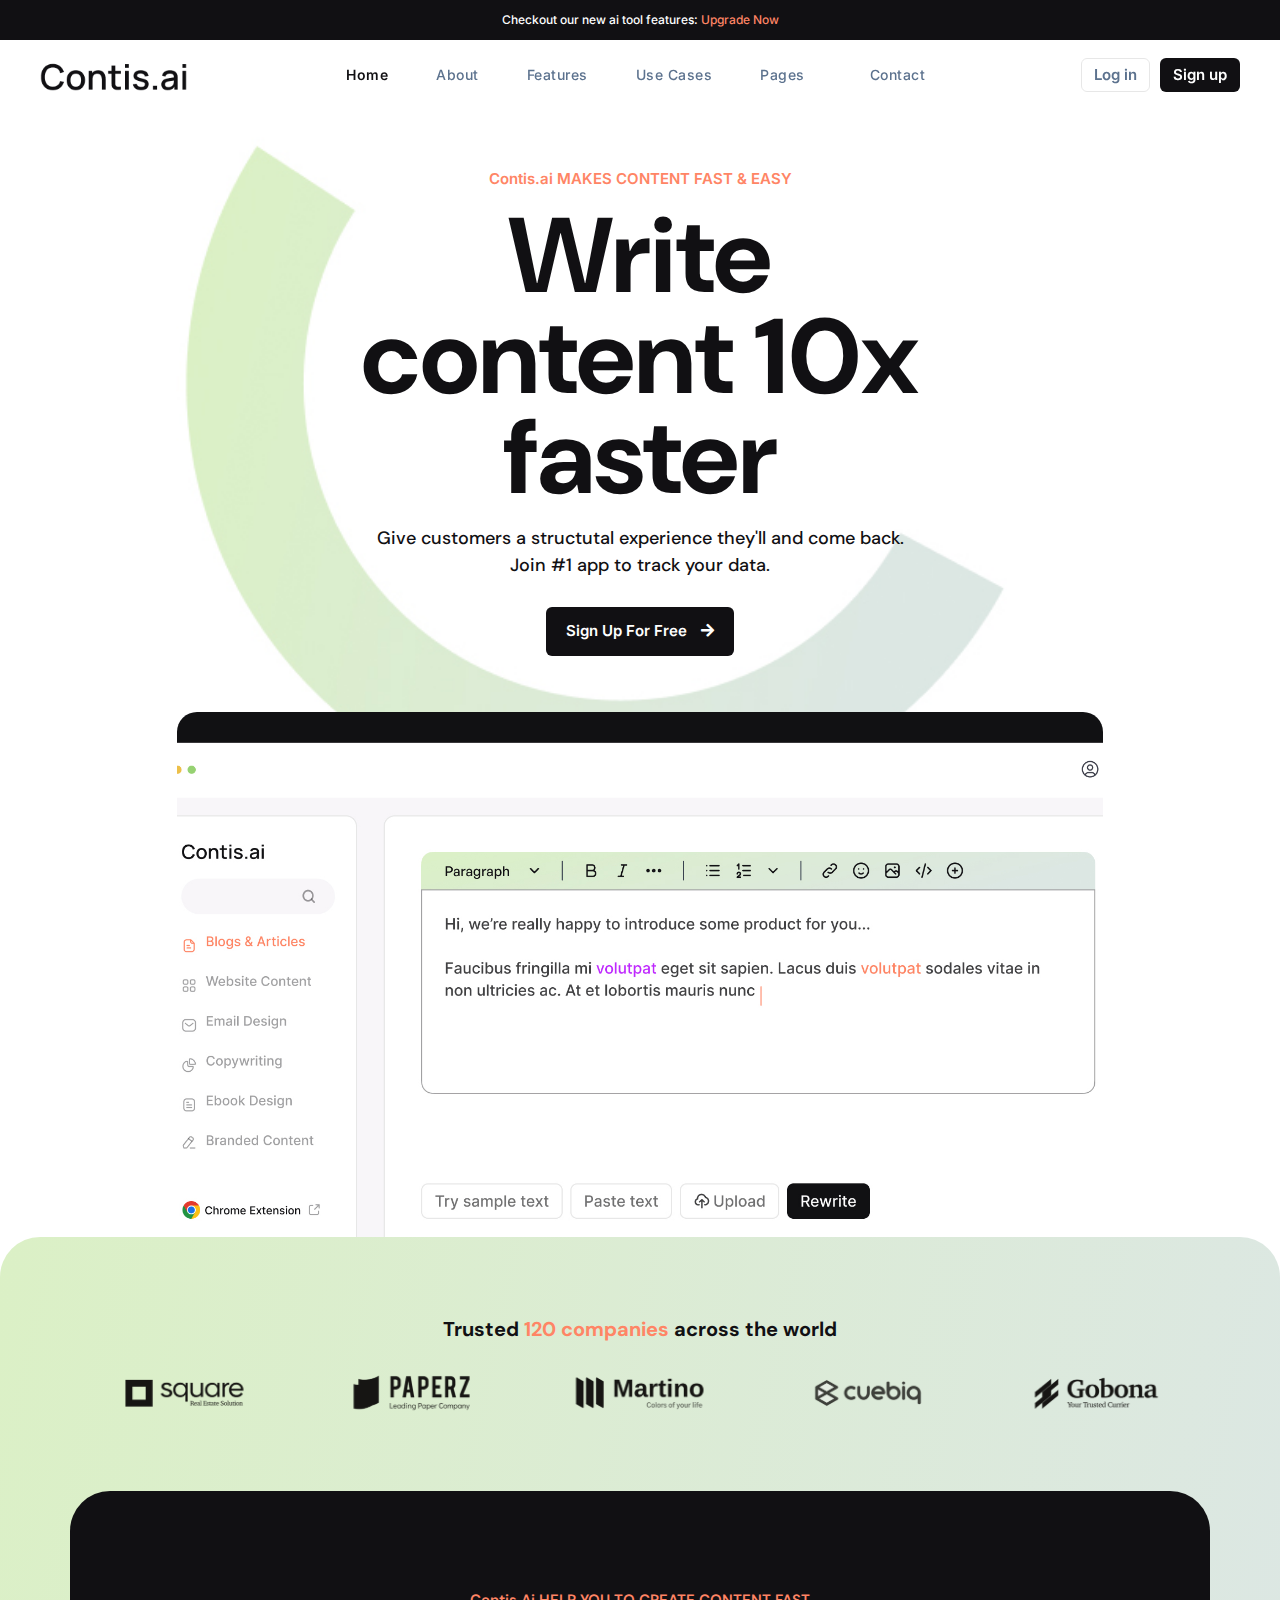
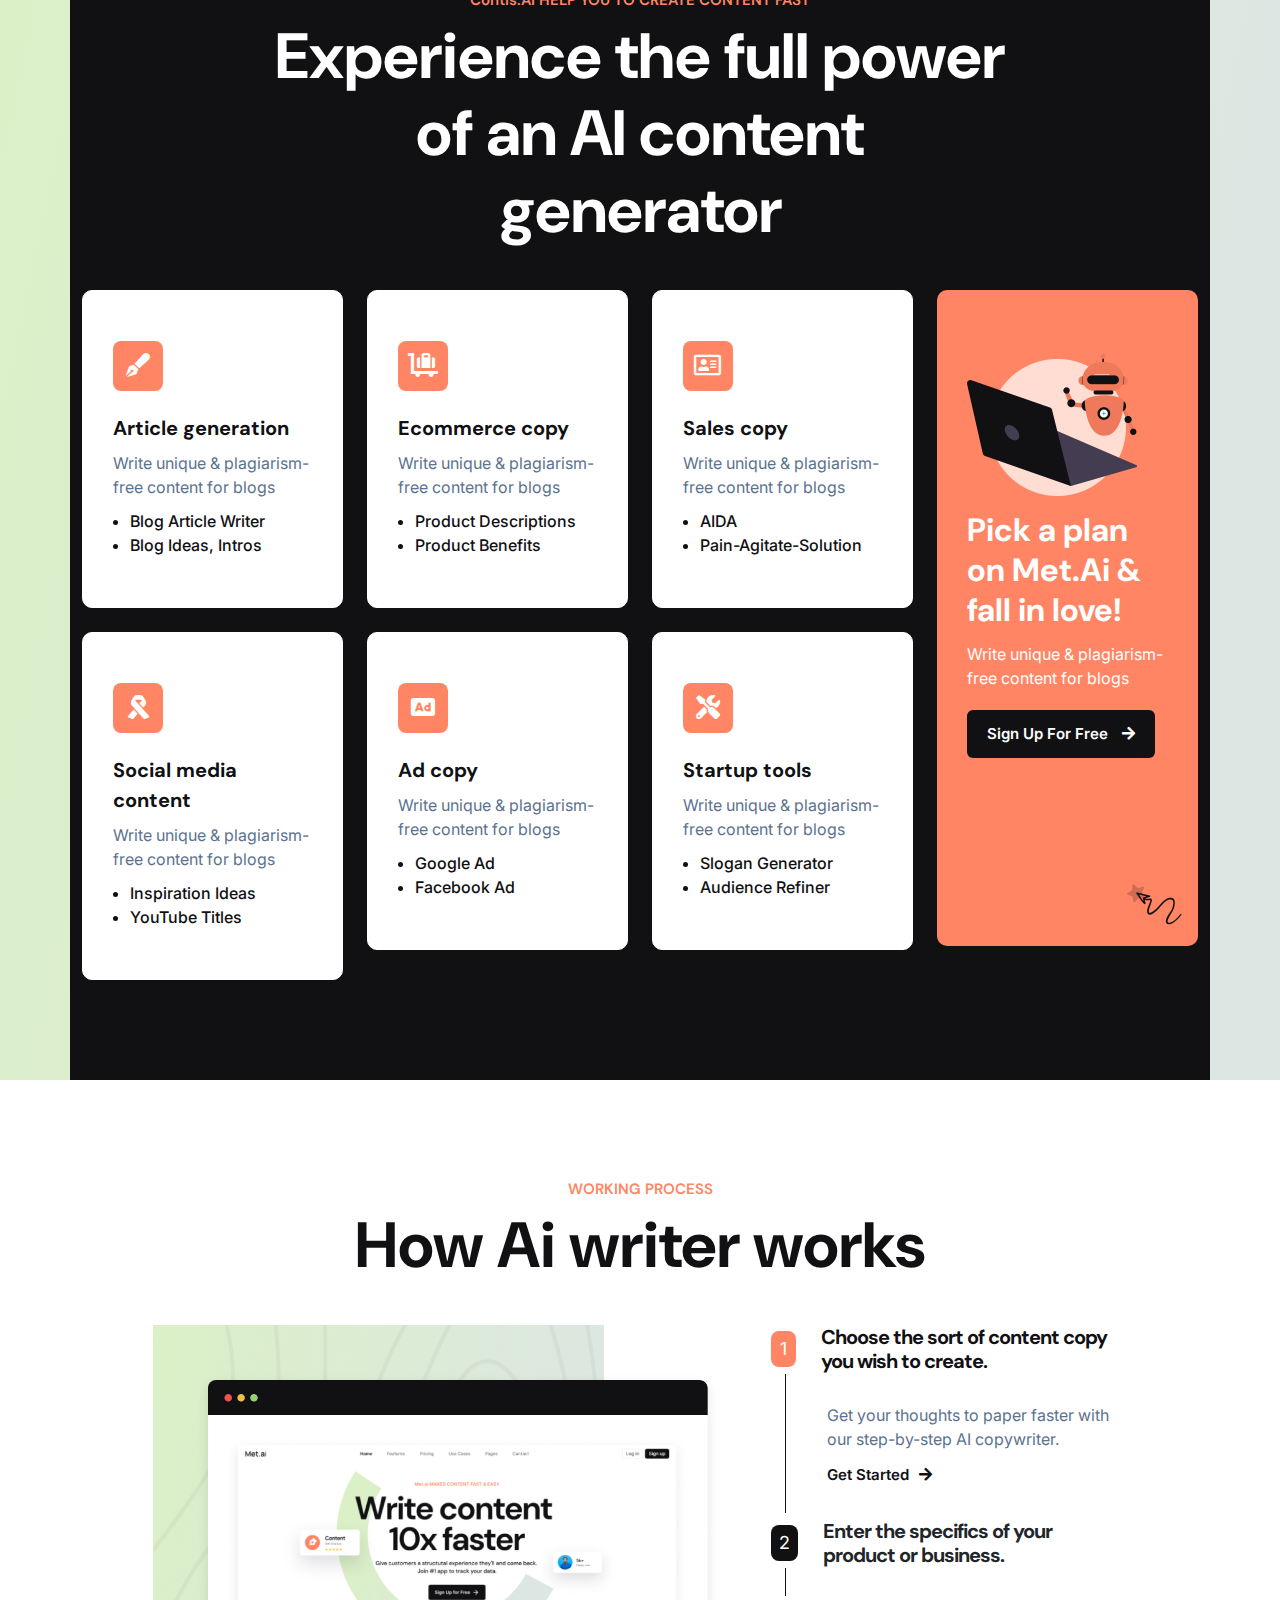
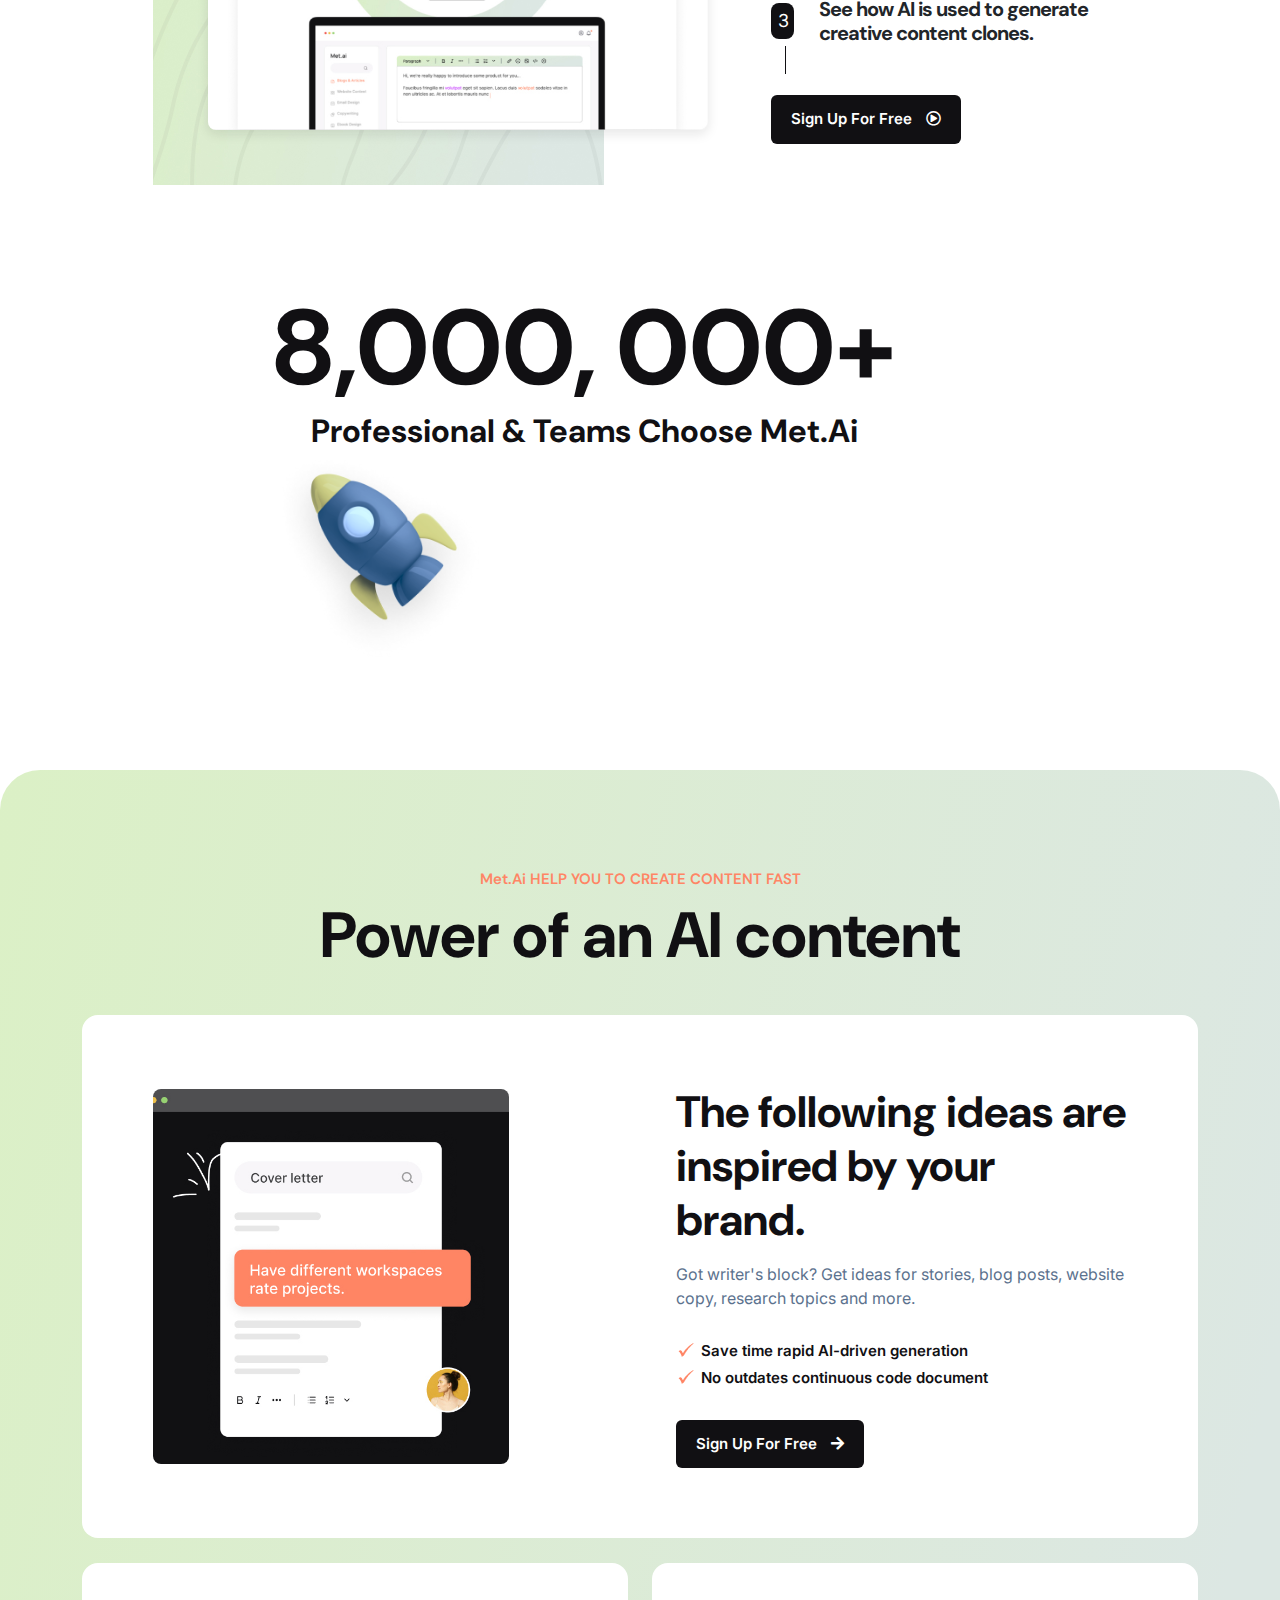
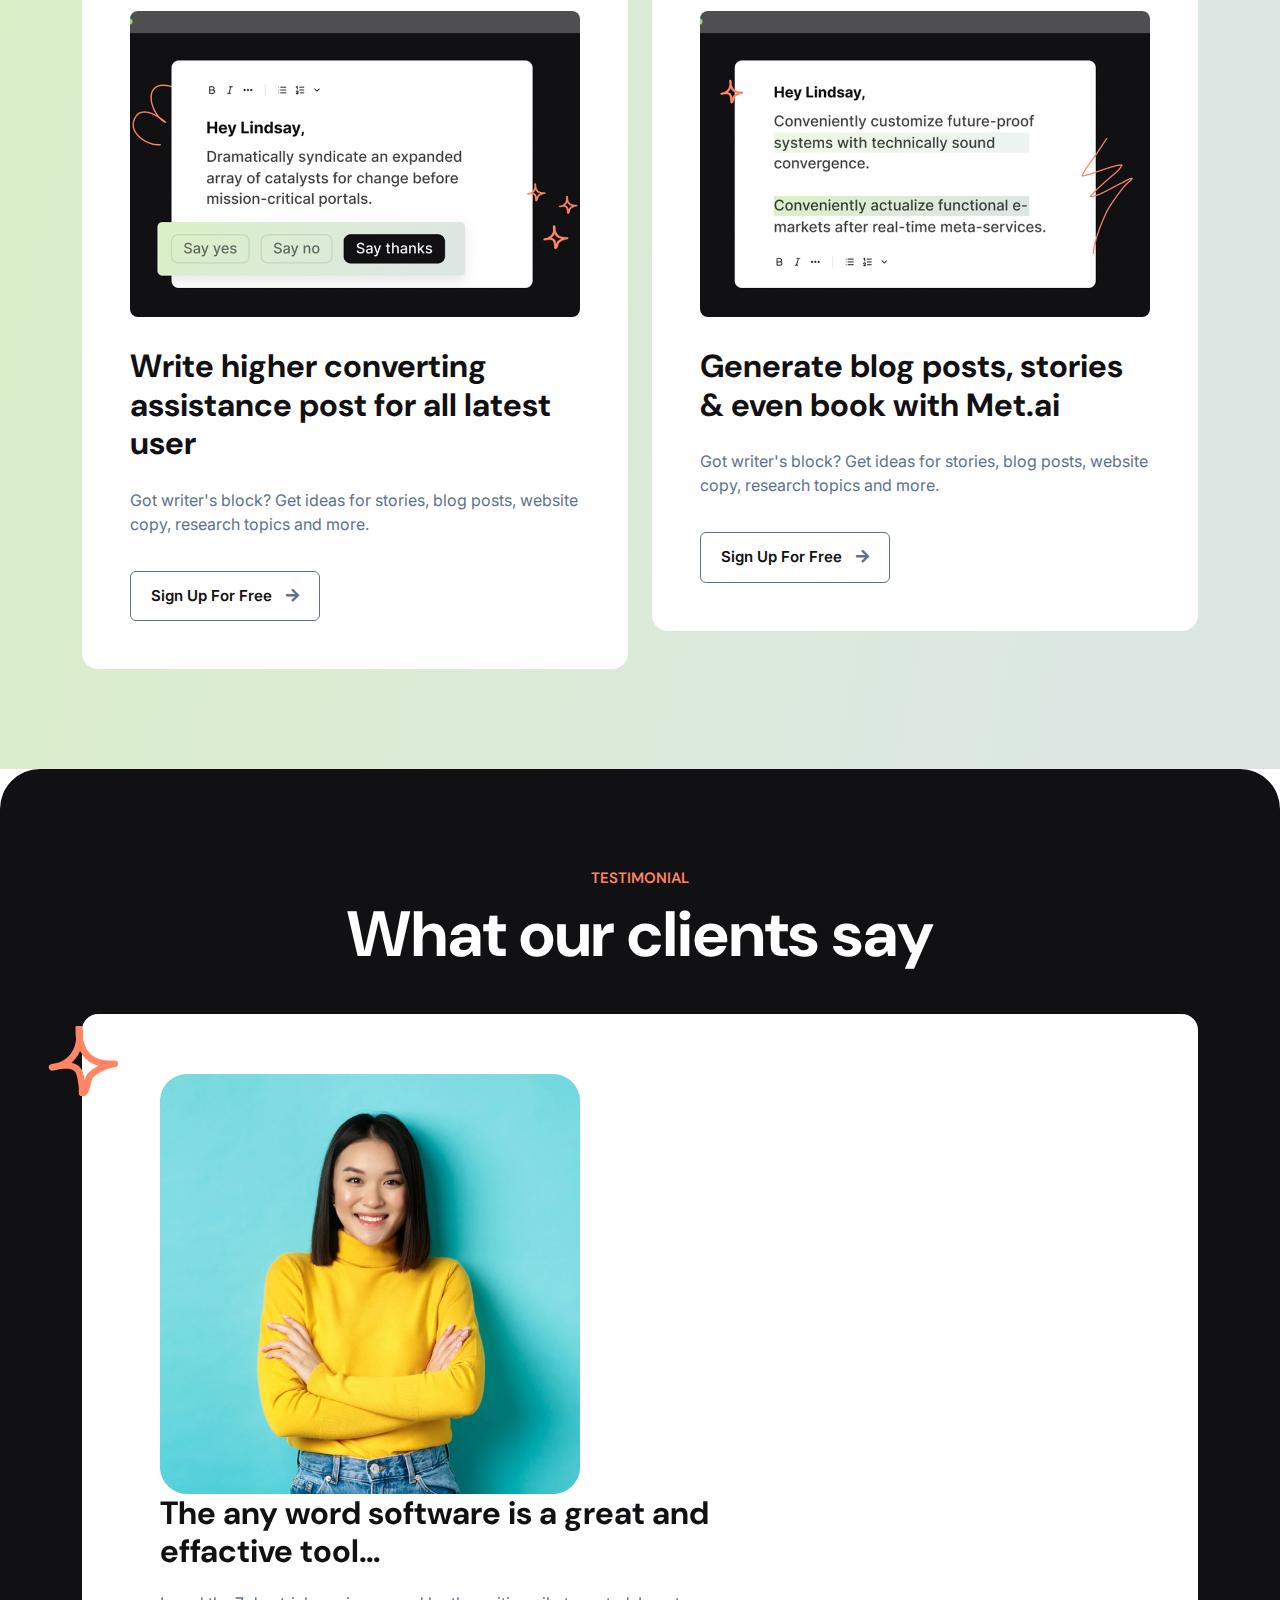
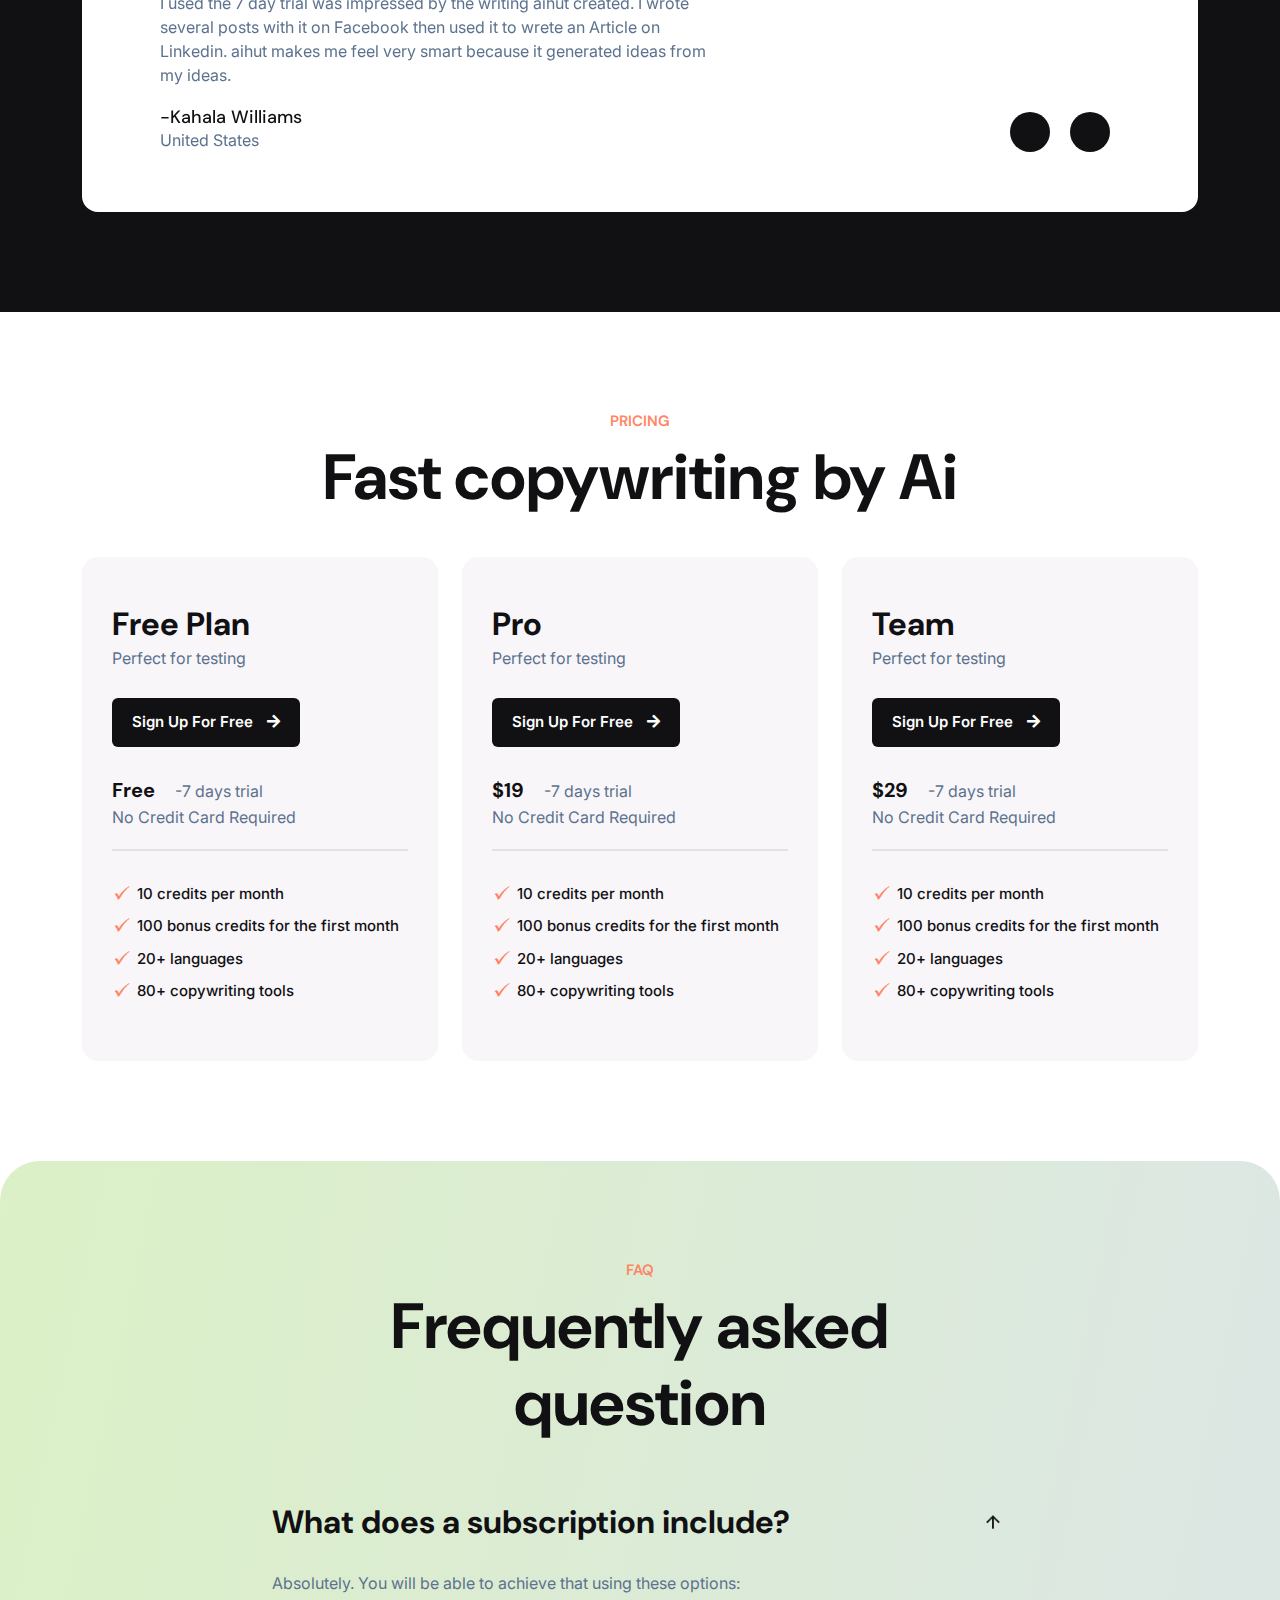
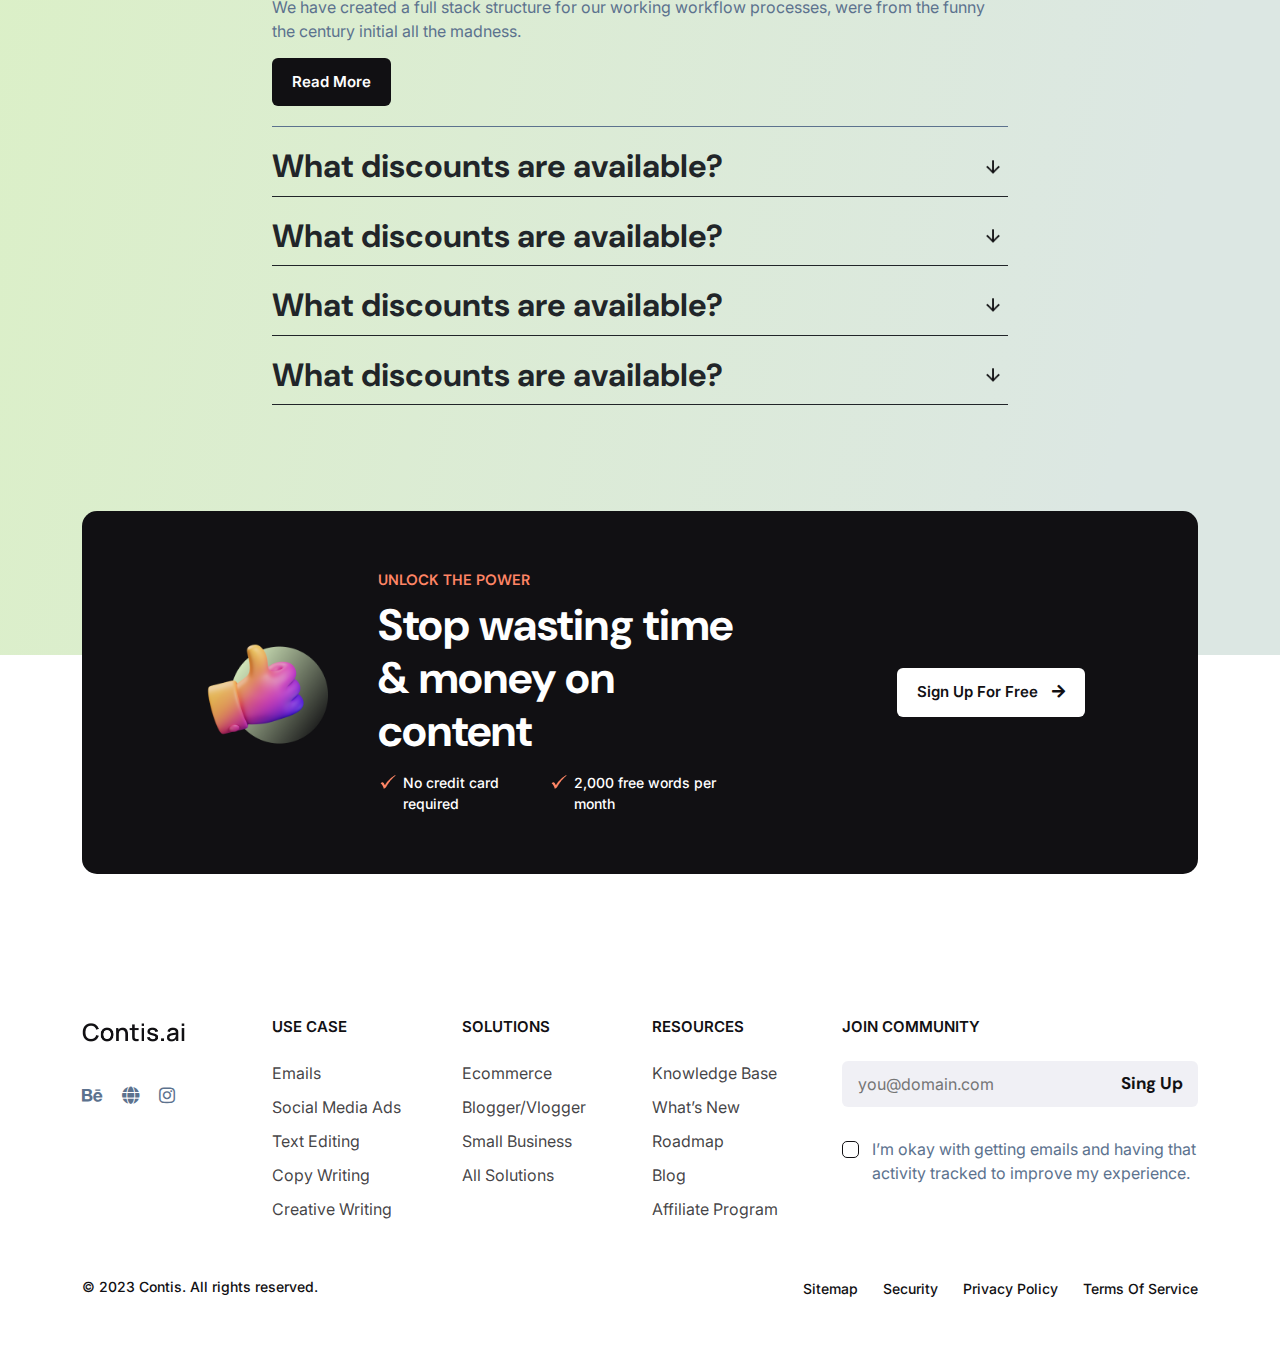
==== commit 35d8957b: "css updated" ====
--- a/index.html
+++ b/index.html
@@ -9,6 +9,7 @@
     <link rel="icon" type="image/png" href="images/favicon.jpg">
     <link rel="stylesheet" href="css/all.min.css">
     <link rel="stylesheet" href="css/bootstrap.min.css">
+    <link rel="stylesheet" href="css/slick.css">
 
     <link rel="stylesheet" href="css/spacing.css">
     <link rel="stylesheet" href="css/style.css">
@@ -32,7 +33,6 @@
     <!--============================
         TOPBAR END
     ==============================-->
-
 
 
     <!--============================
@@ -47,7 +47,7 @@
         <div class="collapse navbar-collapse" id="navbarSupportedContent">
             <ul class="navbar-nav m-auto">
                 <li class="nav-item">
-                    <a class="nav-link active" aria-current="page" href="index.html">Home</a>
+                    <a class="nav-link active" href="index.html">Home</a>
                 </li>
                 <li class="nav-item">
                     <a class="nav-link" href="#">about</a>
@@ -444,29 +444,49 @@
                 </div>
             </div>
             <div class="tf__single_testimonial">
-                <div class="row">
-                    <div class="col-xl-5">
-                        <div class="tf__testimonial_img">
-                            <img src="images/testimonial_img.jpg" alt="testimonial" class="img-fluid w-100">
-                        </div>
-                    </div>
-                    <div class="col-xl-6 my-auto">
-                        <div class="tf__testimonial_text">
-                            <h4>The any word software is a great and effactive tool…</h4>
-                            <p>I used the 7 day trial was impressed by the writing aihut created. I wrote several posts
-                                with it on Facebook then used it to wrete an Article on Linkedin. aihut makes me feel
-                                very smart because it generated ideas from my ideas.</p>
-
-                            <div class="tf__calients_name">
-                                <h6>-Kahala Williams</h6>
-                                <p>United States</p>
-                            </div>
-                        </div>
-                    </div>
-                </div>
-            </div>
-
-
+                <div class="row testi_slider">
+                    <div class="col-12">
+                        <div class="tf__testimonial_item">
+                            <div class="tf__testimonial_img">
+                                <img src="images/testimonial_img.jpg" alt="testimonial" class="img-fluid w-100">
+                            </div>
+                            <div class="tf__testimonial_text">
+                                <h4>The any word software is a great and effactive tool…</h4>
+                                <p>I used the 7 day trial was impressed by the writing aihut created. I wrote
+                                    several posts
+                                    with it on Facebook then used it to wrete an Article on Linkedin. aihut makes me
+                                    feel
+                                    very smart because it generated ideas from my ideas.</p>
+
+                                <div class="tf__calients_name">
+                                    <h6>-Kahala Williams</h6>
+                                    <p>United States</p>
+                                </div>
+                            </div>
+                        </div>
+                    </div>
+                    <div class="col-12">
+                        <div class="tf__testimonial_item">
+                            <div class="tf__testimonial_img">
+                                <img src="images/testimonial_img.jpg" alt="testimonial" class="img-fluid w-100">
+                            </div>
+                            <div class="tf__testimonial_text">
+                                <h4>The any word software is a great and effactive tool…</h4>
+                                <p>I used the 7 day trial was impressed by the writing aihut created. I wrote
+                                    several posts
+                                    with it on Facebook then used it to wrete an Article on Linkedin. aihut makes me
+                                    feel
+                                    very smart because it generated ideas from my ideas.</p>
+
+                                <div class="tf__calients_name">
+                                    <h6>-Kahala Williams</h6>
+                                    <p>United States</p>
+                                </div>
+                            </div>
+                        </div>
+                    </div>
+                </div>
+            </div>
         </div>
     </section>
     <!--============================
@@ -696,7 +716,6 @@
                                             class="fas fa-arrow-right"></i></a>
                                 </div>
                             </div>
-
                         </div>
                     </div>
                 </div>
@@ -713,7 +732,6 @@
                                 <li><a href="#"><i class="fab fa-behance"></i></a></li>
                                 <li><a href="#"><i class="fas fa-globe"></i></a></li>
                                 <li><a href="#"><i class="fab fa-instagram"></i></a></li>
-
                             </ul>
                         </div>
                     </div>
@@ -769,7 +787,6 @@
                     </div>
                 </div>
             </div>
-
             <div class="row">
                 <div class="col-xl-12">
                     <div class="tf__copyright d-flex flex-wrap justify-content-between mt_55 mb_50">
@@ -783,14 +800,11 @@
                     </div>
                 </div>
             </div>
-
         </div>
     </section>
     <!--============================
         FOOTER END
     ==============================-->
-
-
 
 
     <!--jquery library js-->
@@ -799,7 +813,7 @@
     <script src="js/bootstrap.bundle.min.js"></script>
     <!--font-awesome js-->
     <script src="js/Font-Awesome.js"></script>
-
+    <script src="js/slick.min.js"></script>
 
     <!--main js-->
     <script src="js/main.js"></script>
--- a/css/style.css
+++ b/css/style.css
@@ -59,27 +59,6 @@
   height: 100% !important;
   object-fit: cover !important;
 }
-
-/* input,
-textarea {
-  width: 100%;
-  padding: 12px 20px;
-  outline: none;
-  resize: none;
-  font-size: 16px;
-  font-weight: 400;
-  border: 1px solid #5e5b5b17;
-  border-radius: 5px;
-  -webkit-border-radius: 5px;
-  -moz-border-radius: 5px;
-  -ms-border-radius: 5px;
-  -o-border-radius: 5px;
-}
-
-input::placeholder,
-textarea::placeholder {
-  color: #5C728E;
-} */
 
 button {
   border: none;
@@ -220,7 +199,7 @@
 /* main manu start */
 .tf__main_menu {
   padding: 0px 40px;
-  background: var(--colorWhite);
+  background: transparent;
   width: 100%;
   height: 70px;
   position: fixed;
@@ -232,7 +211,7 @@
   -moz-transition: all linear .3s;
   -ms-transition: all linear .3s;
   -o-transition: all linear .3s;
-  border-bottom: 1px solid #00a6fb26;
+  /* border-bottom: 1px solid #00a6fb26; */
 }
 
 .tf__main_menu .navbar-brand {
@@ -377,10 +356,9 @@
   color: var(--colorSecondary);
 }
 
-.tf__main_menu.menu_fix {
-  position: fixed;
+.menu_fix {
+  background: var(--colorWhite);
   top: 0;
-  left: 0;
 }
 
 /* main manu end */
@@ -479,6 +457,7 @@
   -moz-transition: all linear .3s;
   -ms-transition: all linear .3s;
   -o-transition: all linear .3s;
+  border: 1px solid var(--colorWhite);
 }
 
 .tf__single_service span {
@@ -906,14 +885,10 @@
   -moz-border-radius: 16px;
   -ms-border-radius: 16px;
   -o-border-radius: 16px;
-}
-
-.tf__testimonial_img {
-  height: 445px;
   position: relative;
 }
 
-.tf__testimonial_img::after {
+.tf__single_testimonial::after {
   position: absolute;
   content: "";
   background: url(../images/testimonial_shape.png);
@@ -926,15 +901,23 @@
   left: -34px;
 }
 
-.tf__testimonial_img img {
-  border-radius: 16px;
-  -webkit-border-radius: 16px;
-  -moz-border-radius: 16px;
-  -ms-border-radius: 16px;
-  -o-border-radius: 16px;
-}
-
-.tf__testimonial_text {}
+.tf__testimonial_item {
+  display: flex;
+  flex-wrap: wrap;
+  align-items: center;
+}
+
+.tf__testimonial_img {
+  width: 420px;
+  height: 420px;
+  border-radius: 12px;
+  overflow: hidden;
+  margin-right: 30px;
+}
+
+.tf__testimonial_text {
+  max-width: 60%;
+}
 
 .tf__testimonial_text h4 {
   font-size: 32px;
@@ -953,6 +936,26 @@
 .tf__calients_name h6 {
   font-size: 18px;
   font-weight: 500;
+}
+
+
+.tf__testimonial .nextArrow,
+.tf__testimonial .prevArrow {
+  width: 40px;
+  height: 40px;
+  background: var(--colorSecondary);
+  color: var(--colorWhite);
+  line-height: 40px;
+  text-align: center;
+  padding: 0;
+  border-radius: 50%;
+  position: absolute;
+  bottom: 0;
+  right: 0;
+}
+
+.tf__testimonial .prevArrow {
+  right: 60px;
 }
 
 /*testimonial end*/
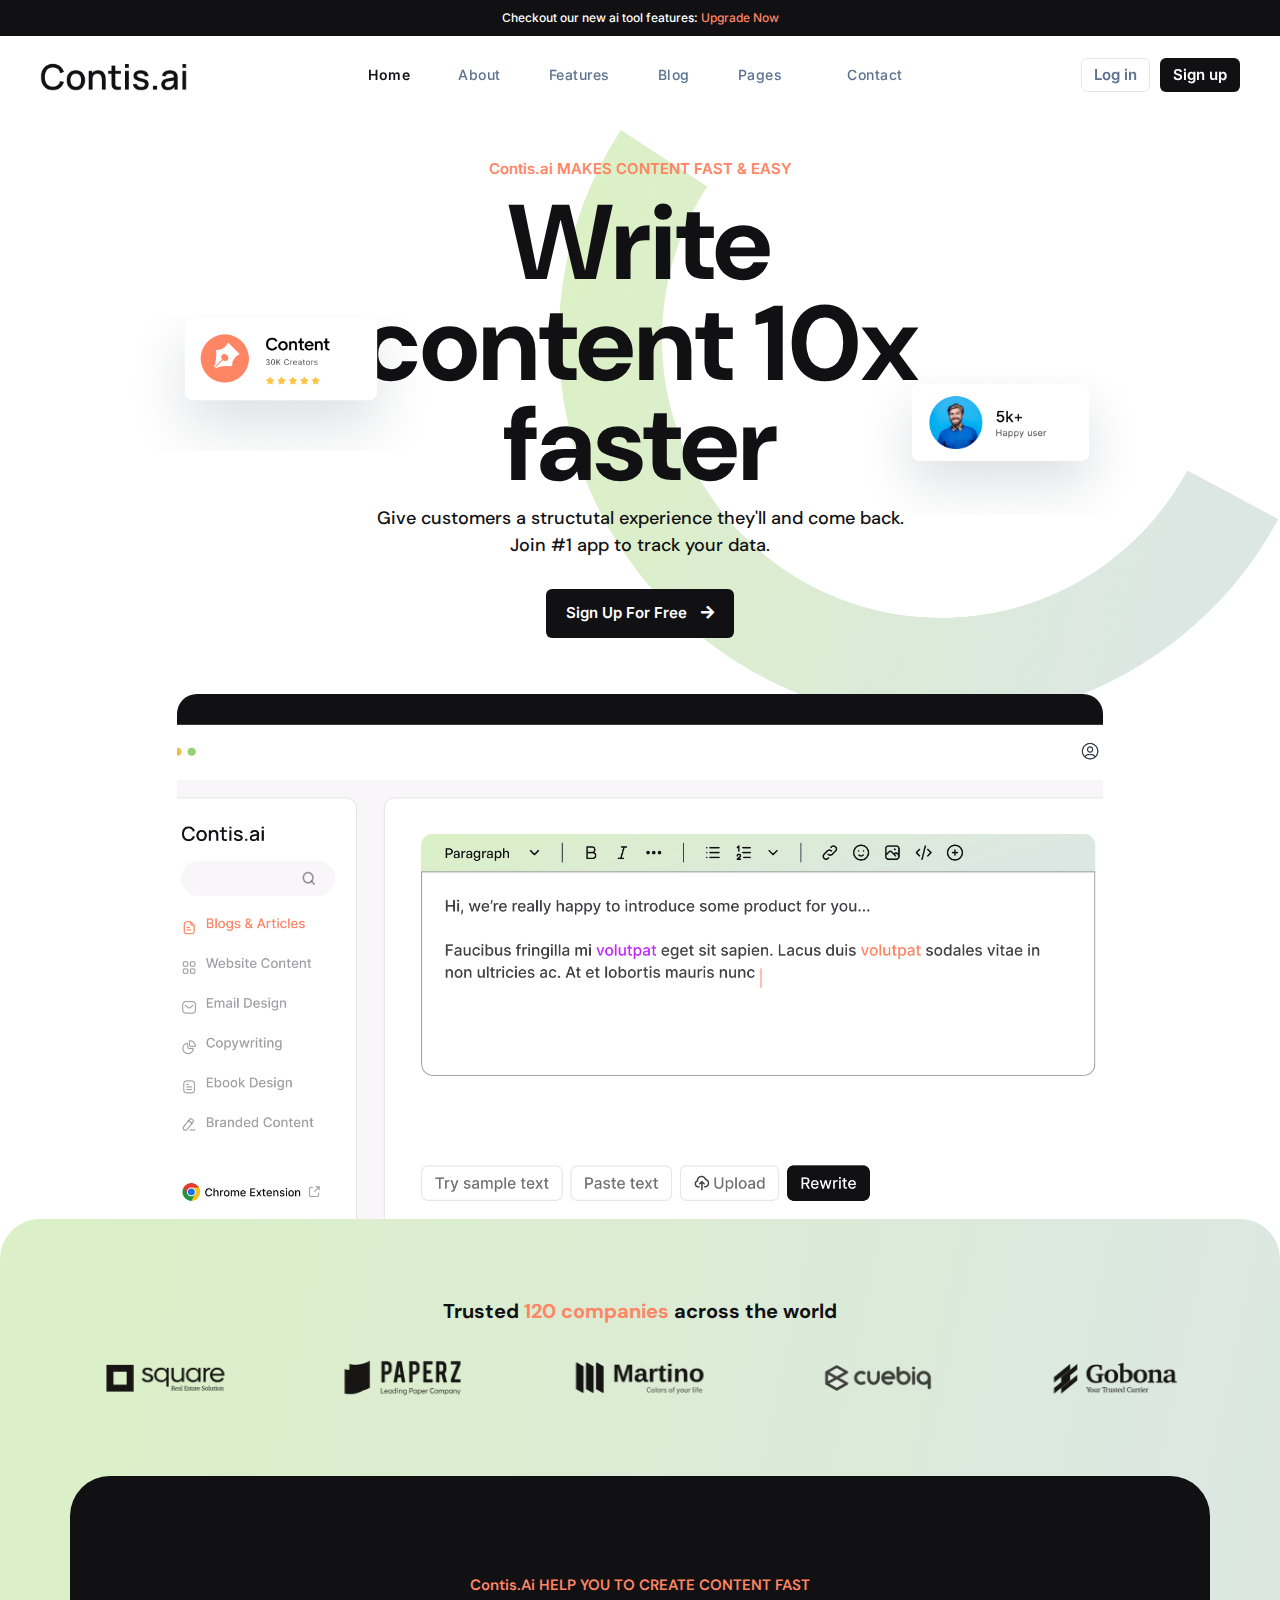
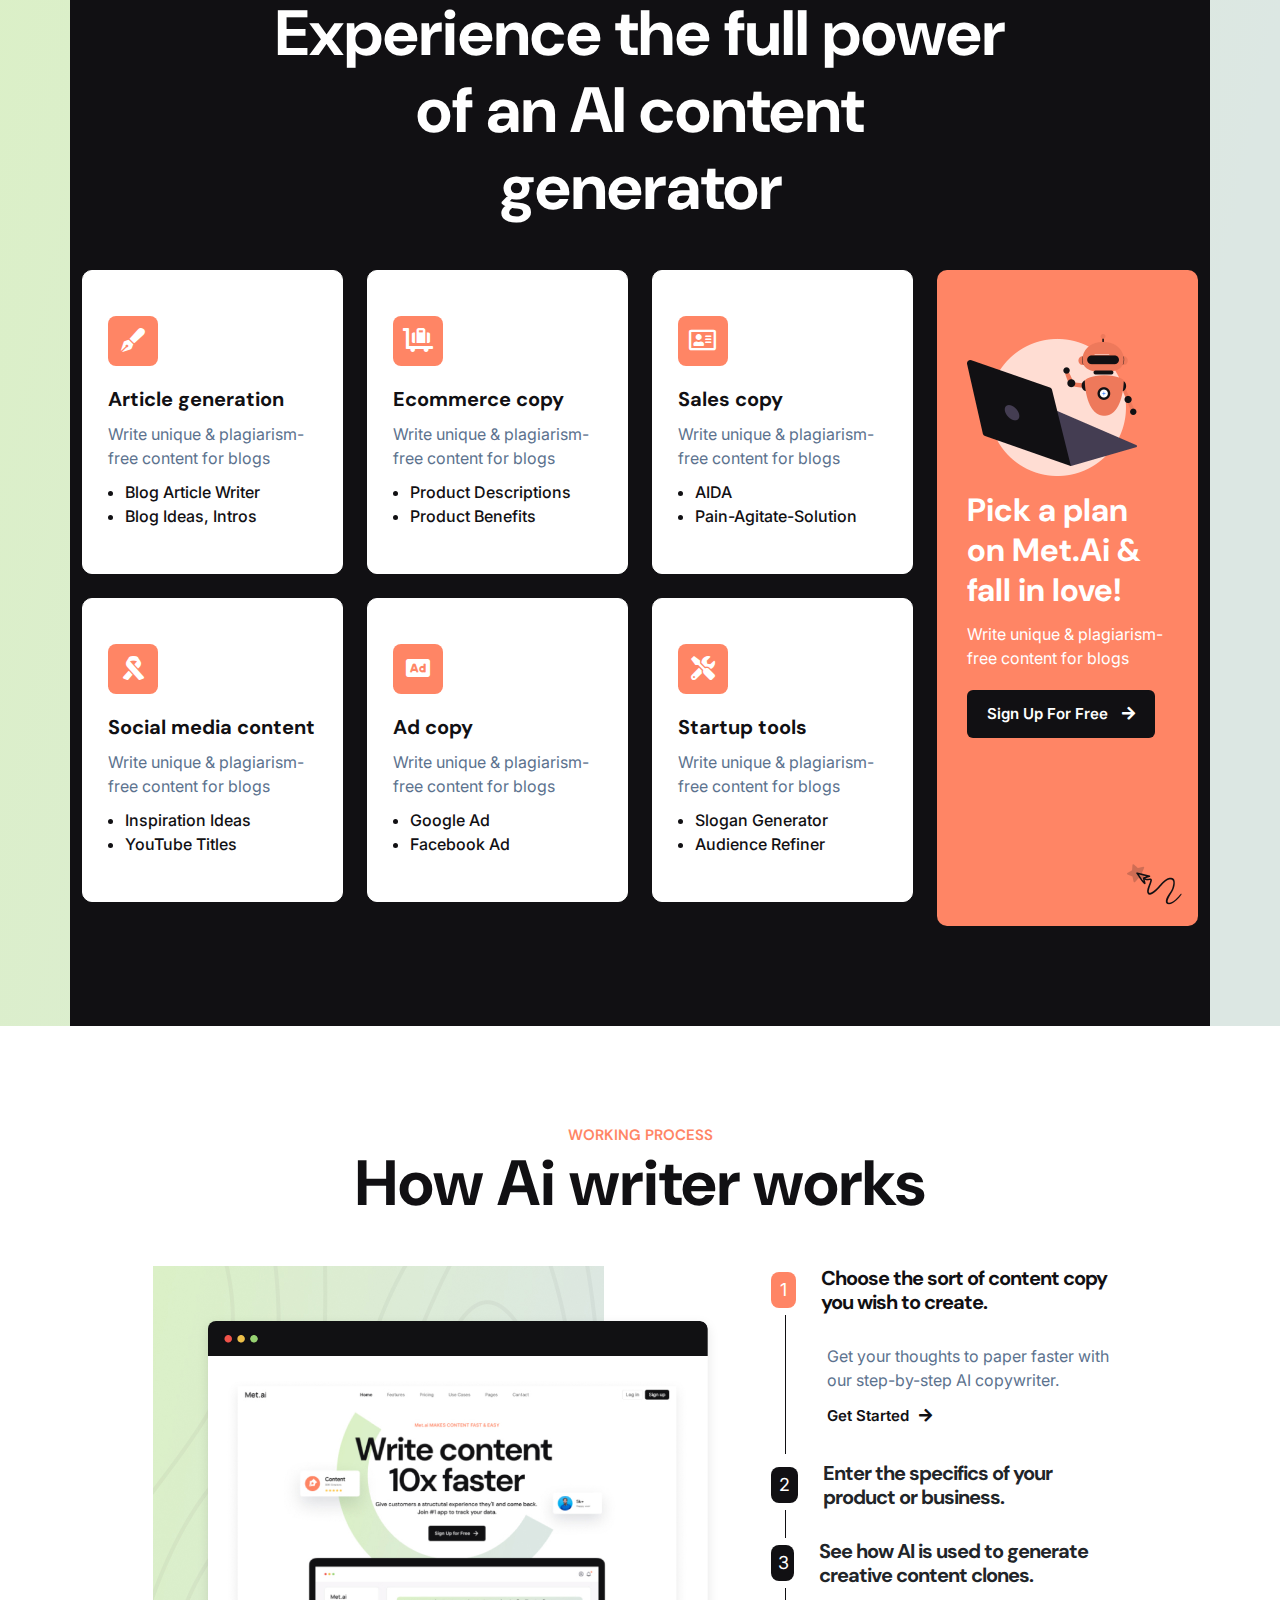
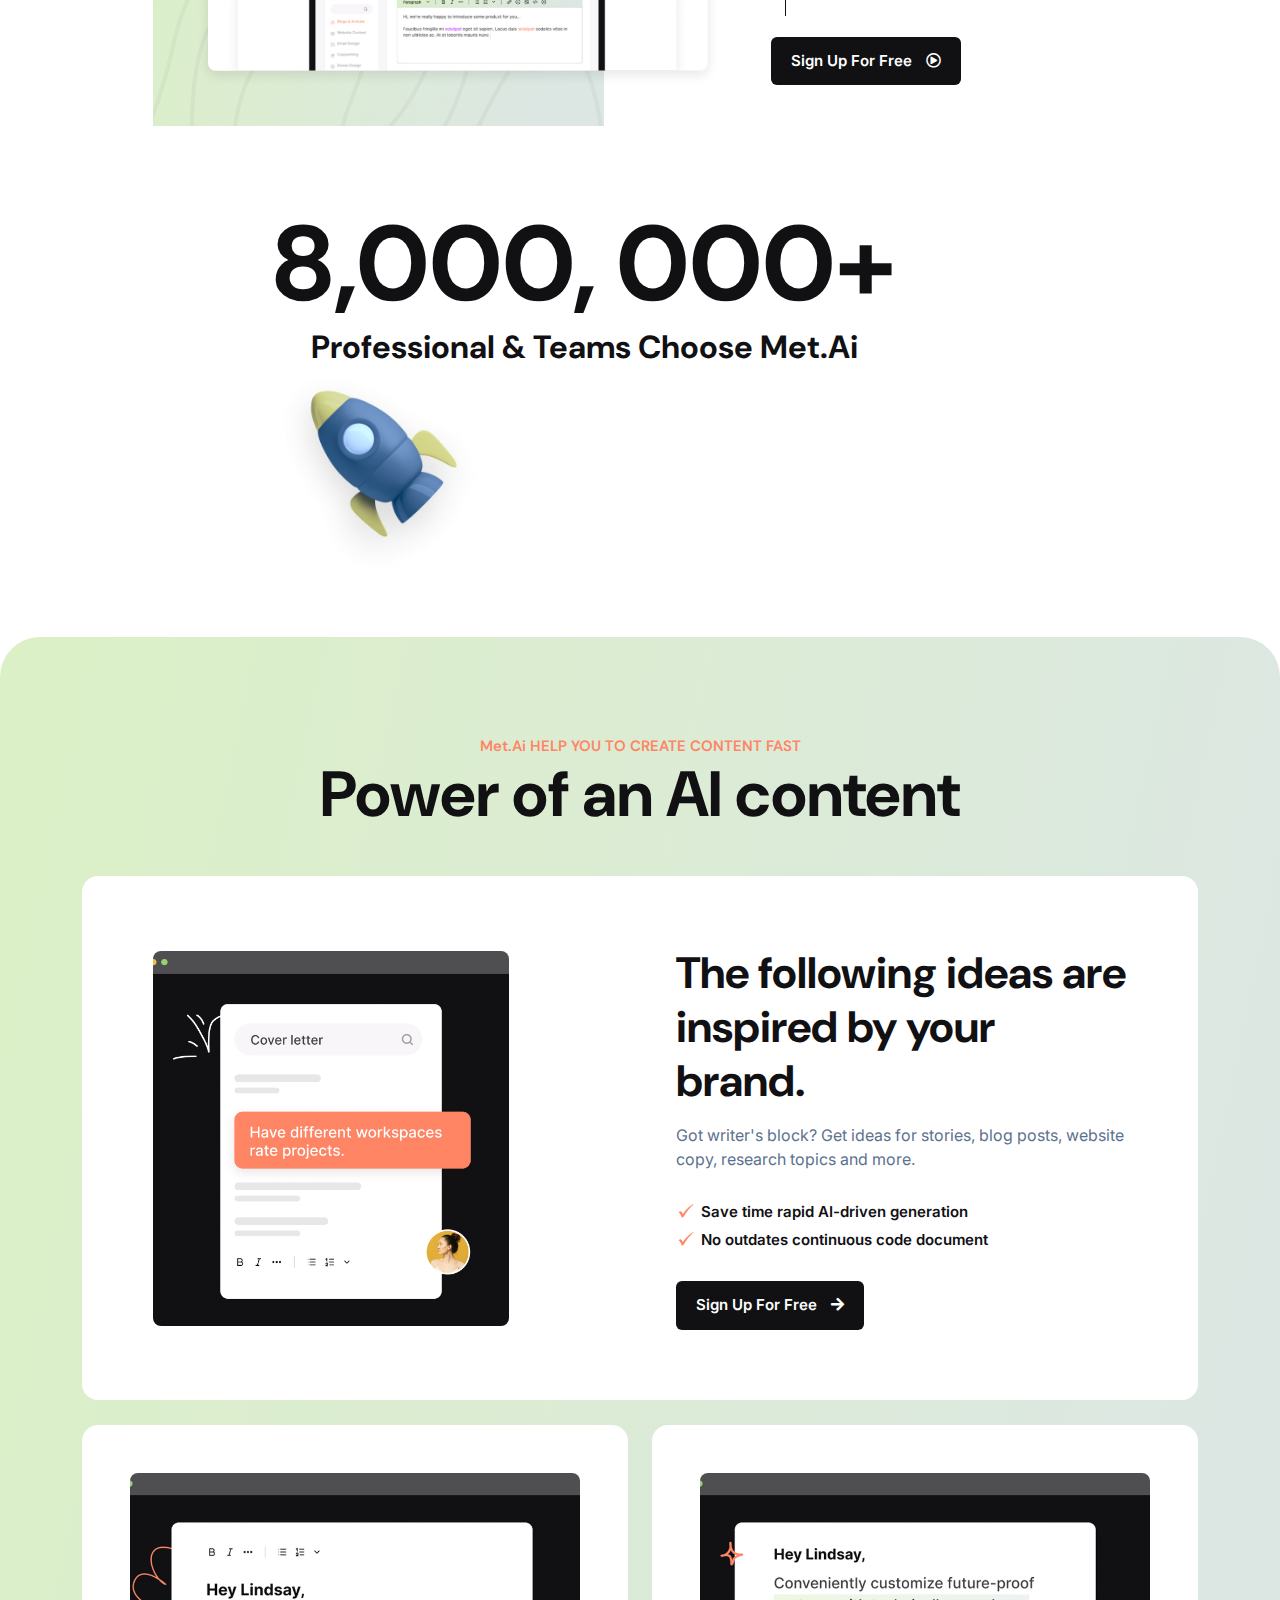
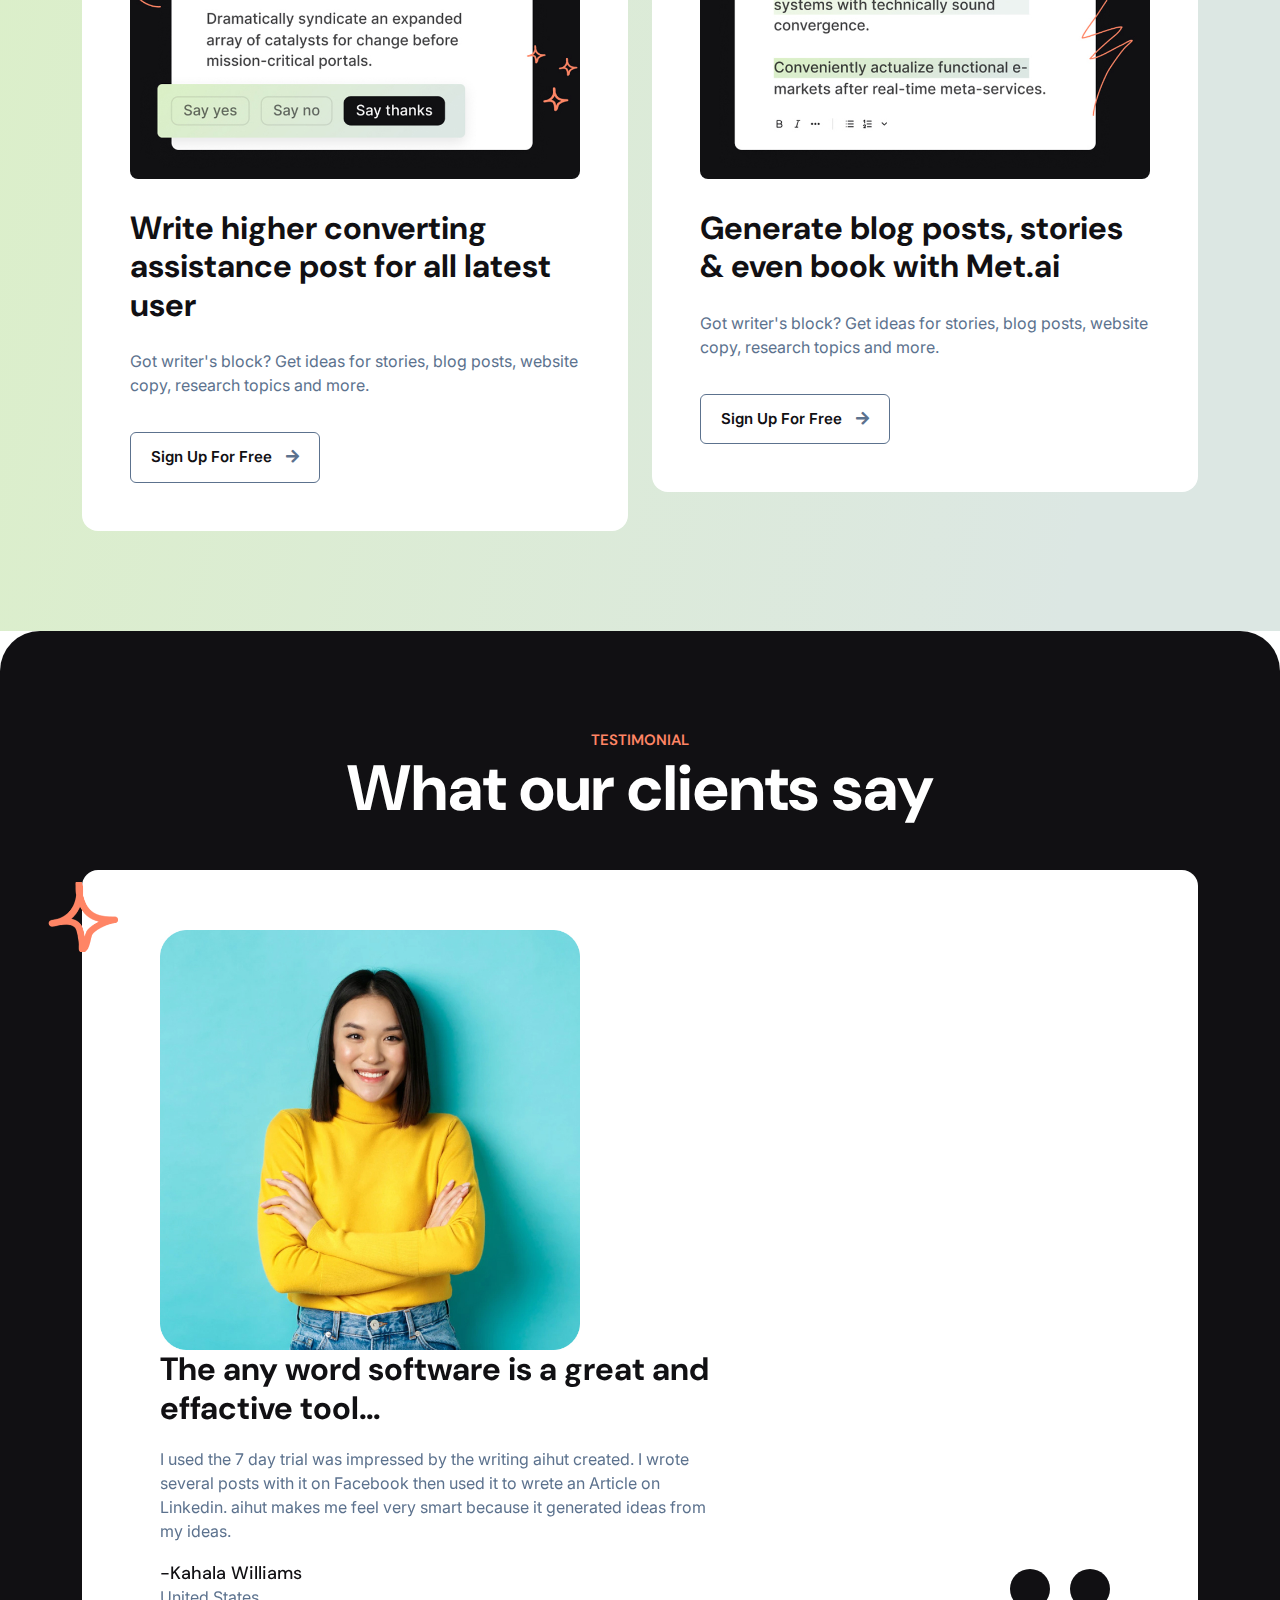
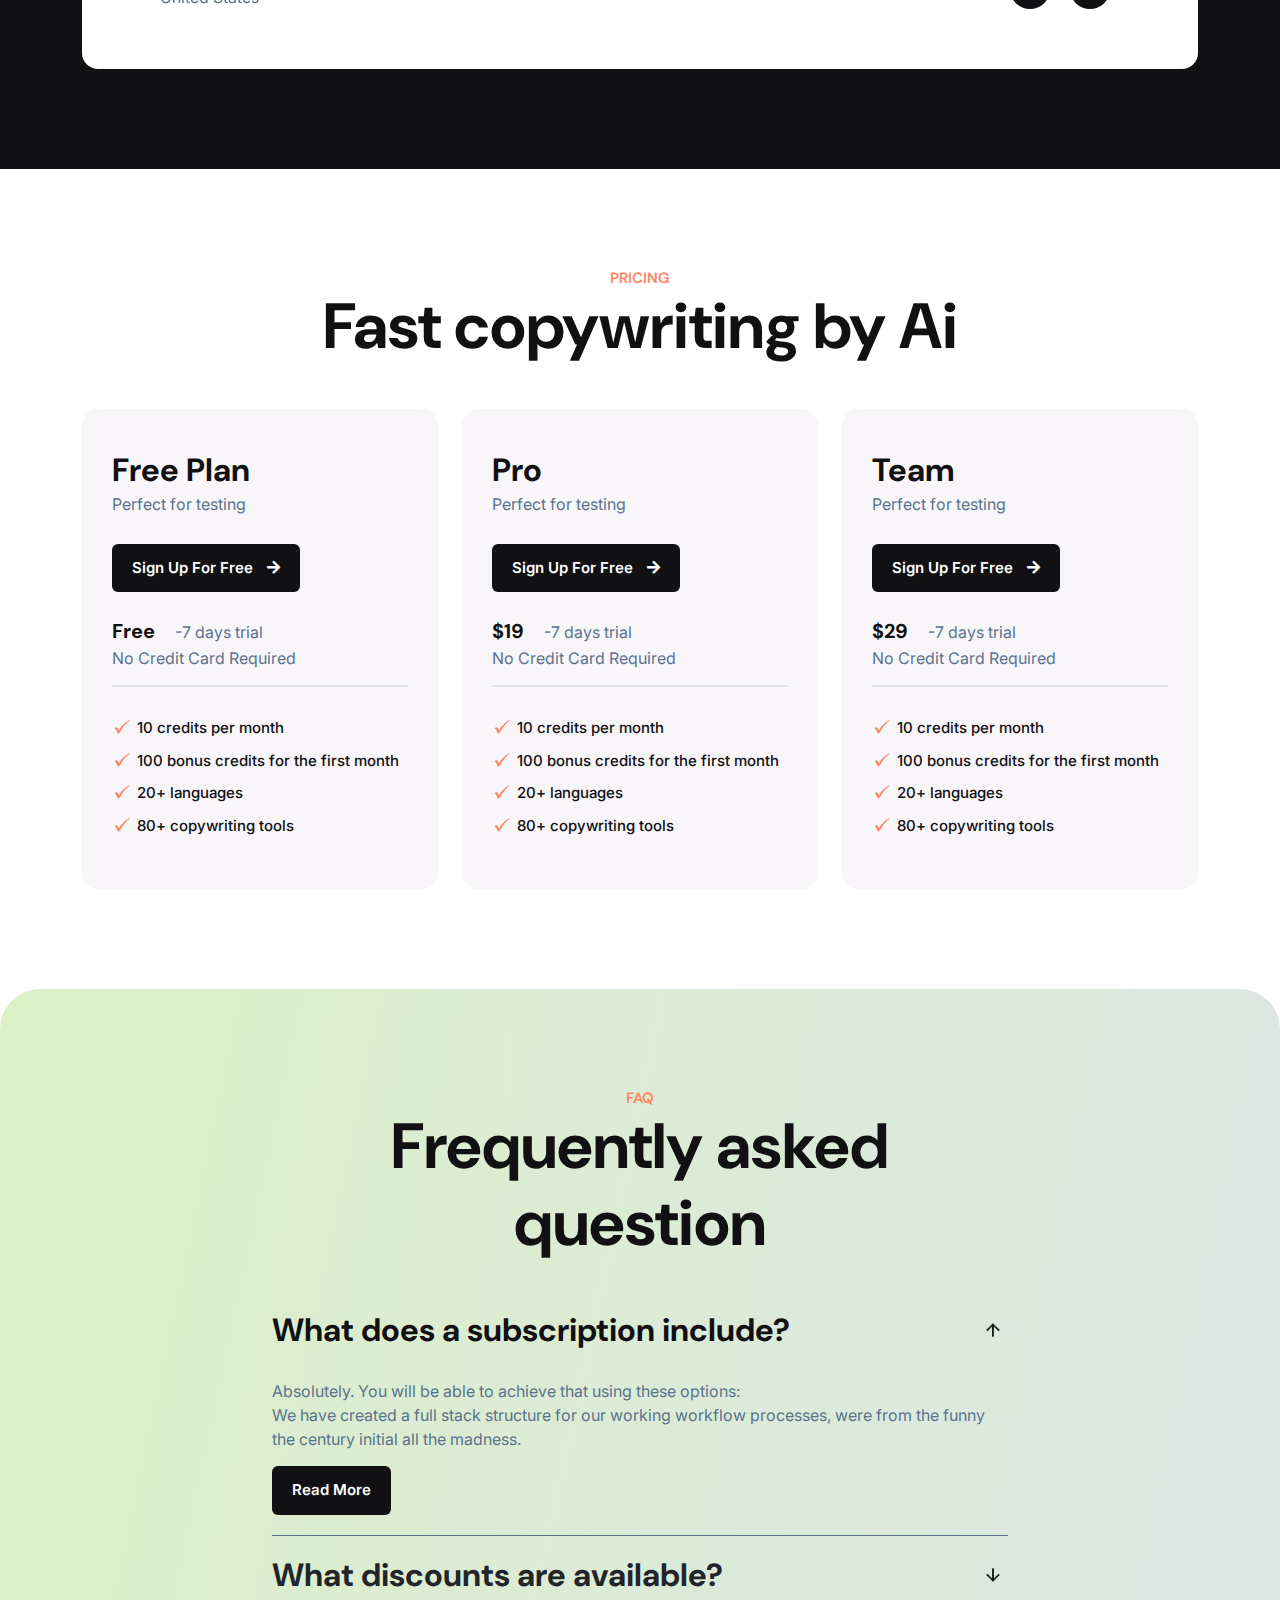
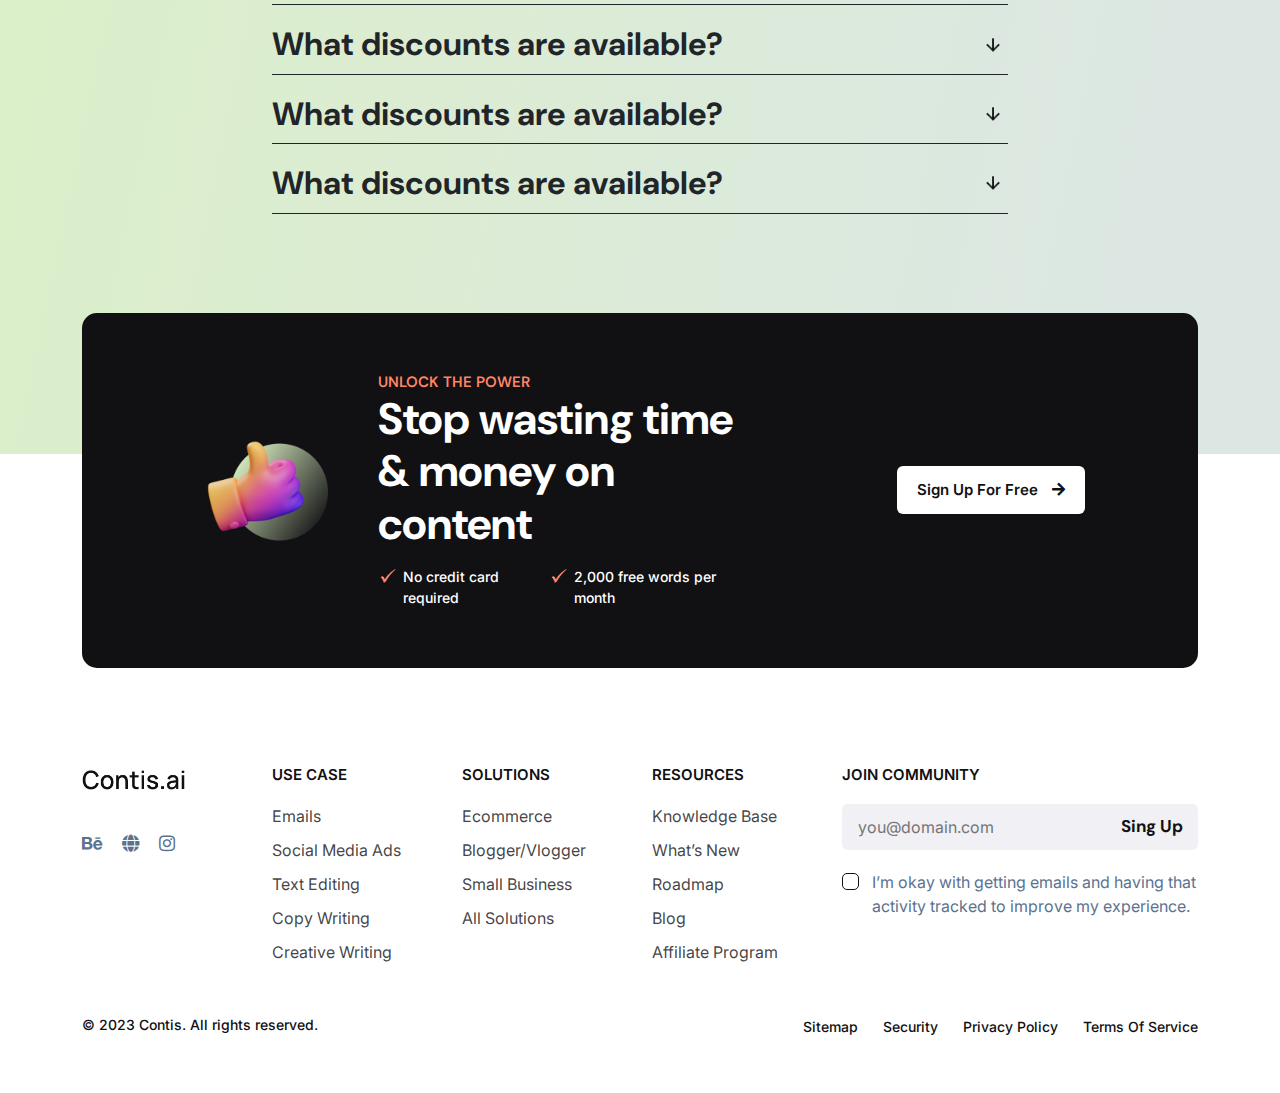
==== commit e0462e08: "checkup" ====
--- a/index.html
+++ b/index.html
@@ -50,23 +50,25 @@
                     <a class="nav-link active" href="index.html">Home</a>
                 </li>
                 <li class="nav-item">
-                    <a class="nav-link" href="#">about</a>
+                    <a class="nav-link" href="about.html">about</a>
                 </li>
                 <li class="nav-item">
-                    <a class="nav-link" href="#">Features</a>
+                    <a class="nav-link" href="features.html">Features</a>
                 </li>
                 <li class="nav-item">
-                    <a class="nav-link" href="#">Use Cases</a>
+                    <a class="nav-link" href="blog.html">blog</a>
                 </li>
                 <li class="nav-item">
                     <a class="nav-link" href="#">Pages <i class="far fa-plus"></i></a>
                     <ul class="tf__dropdown">
-                        <li><a href="#">Blog</a></li>
-                        <li><a href="#">Blog</a></li>
+                        <li><a href="pricing.html">pricing</a></li>
+                        <li><a href="blog_details.html">Blog details</a></li>
+                        <li><a href="free_item.html">free iteam</a></li>
+                        <li><a href="use_case.html">use case</a></li>
                     </ul>
                 </li>
                 <li class="nav-item">
-                    <a class="nav-link" href="#">contact</a>
+                    <a class="nav-link" href="contact.html">contact</a>
                 </li>
             </ul>
             <ul class="tf__menu_btn d-flex flex-wrap align-items-center">
@@ -84,7 +86,7 @@
     <!--============================
         BANNER START
     ==============================-->
-    <section class="tf__banner pt_170" style="background: url(images/banner_bg.jpg);">
+    <section class="tf__banner pt_160">
         <div class="container">
             <div class="row">
                 <div class="col-xl-7 m-auto">
@@ -126,28 +128,28 @@
                         </div>
                     </div>
                 </div>
-                <div class="row">
-                    <div class="col-xl-2 m-auto">
+                <div class="row justify-content-between">
+                    <div class="col-xl-2">
                         <a href="#" class="tf__brand_img">
                             <img src="images/Brands-1.png" alt="brand name" class="img-fluid w-100">
                         </a>
                     </div>
-                    <div class="col-xl-2 m-auto">
+                    <div class="col-xl-2">
                         <a href="#" class="tf__brand_img">
                             <img src="images/Brands-2.png" alt="brand name" class="img-fluid w-100">
                         </a>
                     </div>
-                    <div class="col-xl-2 m-auto">
+                    <div class="col-xl-2">
                         <a href="#" class="tf__brand_img">
                             <img src="images/Brands-3.png" alt="brand name" class="img-fluid w-100">
                         </a>
                     </div>
-                    <div class="col-xl-2  m-auto">
+                    <div class="col-xl-2">
                         <a href="#" class="tf__brand_img">
                             <img src="images/Brands-4.png" alt="brand name" class="img-fluid w-100">
                         </a>
                     </div>
-                    <div class="col-xl-2 m-auto">
+                    <div class="col-xl-2">
                         <a href="#" class="tf__brand_img">
                             <img src="images/Brands-5.png" alt="brand name" class="img-fluid w-100">
                         </a>
@@ -260,7 +262,7 @@
     <!--============================
         WORK PROCESS START
     ==============================-->
-    <section class="tf__work_process pt_100 pb_100">
+    <section class="tf__work_process pt_100 pb_50">
         <div class="container">
             <div class="row">
                 <div class="col-xl-8 m-auto">
@@ -337,7 +339,7 @@
             </div>
             <div class="row">
                 <div class="col-xl-8 m-auto">
-                    <div class="tf__counter mt_100">
+                    <div class="tf__counter mt_75">
                         <div class="tf__counter_text">
                             <h2>8,000, 000+</h2>
                             <h4>Professional & Teams Choose Met.Ai</h4>
@@ -569,11 +571,11 @@
     <!--============================
         FAQ START
     ==============================-->
-    <section class="tf__faq pt_100 pb_250">
+    <section class="tf__faq pt_100 pb_240">
         <div class="container">
             <div class="row">
                 <div class="col-xl-6 m-auto">
-                    <div class="tf__common_heading">
+                    <div class="tf__common_heading tf__faq_common_heading">
                         <h6>faq</h6>
                         <h2 class="tf__common_heading_color">Frequently asked question</h2>
                     </div>
@@ -789,7 +791,7 @@
             </div>
             <div class="row">
                 <div class="col-xl-12">
-                    <div class="tf__copyright d-flex flex-wrap justify-content-between mt_55 mb_50">
+                    <div class="tf__copyright d-flex flex-wrap justify-content-between mt_50 mb_55">
                         <p>© 2023 Contis. All rights reserved.</p>
                         <ul class="d-flex flex-wrap">
                             <li><a href="#">Sitemap</a></li>
--- a/css/style.css
+++ b/css/style.css
@@ -139,7 +139,7 @@
   color: var(--colorPrimary);
   font-family: var(--headingFont);
   text-transform: uppercase;
-  margin-bottom: 10px;
+  margin-bottom: 2px;
 }
 
 .tf__common_heading h6 span {
@@ -154,7 +154,7 @@
   font-size: 64px;
   font-weight: 700;
   color: var(--colorWhite);
-  margin-bottom: 40px;
+  margin-bottom: 43px;
 }
 
 .tf__common_heading_color {
@@ -173,8 +173,8 @@
 /* topbar start */
 .tf__topbar {
   width: 100%;
-  height: 40px;
-  line-height: 40px;
+  height: 36px;
+  line-height: 36px;
   background: var(--colorSecondary);
   position: fixed;
   top: 0;
@@ -366,13 +366,28 @@
 
 /*banner start*/
 .tf__banner {
-  background-size: cover !important;
-  background-repeat: no-repeat !important;
-  background-position: center !important;
+  background: var(--colorWhite);
+  position: relative;
+  z-index: 1;
+}
+
+.tf__banner::after {
+  position: absolute;
+  content: "";
+  background: url(../images/banner_shape_3.png);
+  background-position: center;
+  background-repeat: no-repeat;
+  background-size: cover;
+  width: 719px;
+  height: 591px;
+  top: 130px;
+  left: 559px;
+  z-index: -1;
 }
 
 .tf__banner_text {
   text-align: center;
+  position: relative;
 }
 
 .tf__banner_text h6 {
@@ -380,14 +395,14 @@
   font-weight: 600;
   font-family: var(--paraFont);
   color: var(--colorPrimary);
-  margin-bottom: 18px;
+  margin-bottom: 15px;
 }
 
 .tf__banner_text h1 {
   font-size: 106px;
   font-weight: 700;
   line-height: 95%;
-  margin-bottom: 17px;
+  margin-bottom: 10px;
 }
 
 .tf__banner_text p {
@@ -395,7 +410,30 @@
   font-weight: 500;
   font-family: var(--headingFont);
   color: var(--colorSecondary);
-  margin-bottom: 28px;
+  margin-bottom: 30px;
+}
+
+.tf__banner_text::after {
+  position: absolute;
+  content: "";
+  background: url(../images/banner_shape_1.png);
+  background-position: center;
+  background-repeat: no-repeat;
+  background-size: cover;
+  width: 325px;
+  height: 135px;
+  top: 156px;
+  left: -202px;
+}
+
+.tf__banner_text::before {
+  position: absolute;
+  content: "";
+  background: url("../images/banner_shape_2.png") center center / cover no-repeat;
+  width: 300px;
+  height: 140px;
+  top: 215px;
+  right: -189px;
 }
 
 .tf__banner_img {
@@ -425,7 +463,7 @@
   font-size: 20px;
   font-weight: 700;
   text-align: center;
-  margin-bottom: 15px;
+  margin-bottom: 18px;
 }
 
 .tf__brand_heading h6 span {
@@ -446,7 +484,7 @@
 
 .tf__single_service {
   background: var(--colorWhite);
-  padding: 50px 30px;
+  padding: 45px 25px;
   border-radius: 10px;
   -webkit-border-radius: 10px;
   -moz-border-radius: 10px;
@@ -468,7 +506,7 @@
   border-radius: 8px;
   background: var(--colorPrimary);
   display: block;
-  margin-bottom: 22px;
+  margin-bottom: 18px;
 }
 
 .tf__single_service span i {
@@ -516,6 +554,7 @@
 
 .tf__single_service:hover {
   background: transparent;
+  border: 1px solid var(--colorPrimary);
 }
 
 .tf__single_service:hover a {
@@ -963,18 +1002,10 @@
 
 /*pricing start*/
 .tf__single_pricing {
-  background: #F8F6F9;
-  padding: 48px 30px;
+  background: rgb(248, 246, 249);
+  padding: 42px 30px;
   border-radius: 16px;
-  -webkit-border-radius: 16px;
-  -moz-border-radius: 16px;
-  -ms-border-radius: 16px;
-  -o-border-radius: 16px;
-  transition: all linear .3s;
-  -webkit-transition: all linear .3s;
-  -moz-transition: all linear .3s;
-  -ms-transition: all linear .3s;
-  -o-transition: all linear .3s;
+  transition: all 0.3s linear 0s;
 }
 
 .tf__single_pricing h5 {
@@ -993,8 +1024,8 @@
 }
 
 .tf__single_pricing ul {
-  margin-top: 20px;
-  padding-top: 32px;
+  margin-top: 15px;
+  padding-top: 30px;
   border-top: 2px solid #5c728e26;
 }
 
@@ -1048,7 +1079,7 @@
 
 .tf__pricing_btn {
   margin-top: 28px;
-  margin-bottom: 28px;
+  margin-bottom: 24px;
 }
 
 /*pricing end*/
@@ -1059,6 +1090,10 @@
 .tf__faq {
   border-radius: 40px 40px 0px 0px;
   background: var(--background-brand-2, linear-gradient(102deg, #DBF1C3 -7.72%, #DCE7E3 86.48%));
+}
+
+.tf__faq_common_heading h2 {
+  margin-bottom: 28px;
 }
 
 .tf__faq_accordion .accordion-item .accordion-button {
@@ -1129,9 +1164,9 @@
   -moz-border-radius: 15px;
   -ms-border-radius: 15px;
   -o-border-radius: 15px;
-  position: relative;
-  top: -144px;
   width: 100%;
+  margin-top: -141px;
+  margin-bottom: 98px;
   transition: all linear .3s;
   -webkit-transition: all linear .3s;
   -moz-transition: all linear .3s;
@@ -1233,7 +1268,7 @@
   font-size: 15px;
   font-weight: 600;
   font-family: var(--paraFont);
-  margin-bottom: 25px;
+  margin-bottom: 20px;
   text-transform: uppercase;
 }
 
@@ -1315,7 +1350,7 @@
   flex-wrap: wrap;
   align-items: center;
   margin: 0;
-  margin-top: 30px;
+  margin-top: 20px;
   position: relative;
 }
 
@@ -1499,7 +1534,7 @@
   font-weight: 600;
   font-family: var(--paraFont);
   text-align: center;
-  margin-top: 30px;
+  margin-top: 5px;
   color: var(--colorPrimary) !important;
 }
 
@@ -1547,7 +1582,7 @@
   -o-border-radius: 0;
 }
 
-.tf__single_abot_testimonial {
+.tf__single_about_testimonial {
   background: #F8F6F9;
 }
 
@@ -1564,6 +1599,25 @@
 /*==============================
   ABOUT PAGE END
 ===============================*/
+
+
+
+/*==============================
+  PRICING START
+===============================*/
+.tf__pricing_testimonial {
+  background: var(--background-brand-2, linear-gradient(102deg, #DBF1C3 -7.72%, #DCE7E3 86.48%));
+  border-radius: 0;
+  -webkit-border-radius: 0;
+  -moz-border-radius: 0;
+  -ms-border-radius: 0;
+  -o-border-radius: 0;
+}
+
+/*==============================
+  PRICING END
+===============================*/
+
 
 
 
@@ -1688,6 +1742,10 @@
   background: none;
 }
 
+.tf__single_blog {
+  margin-bottom: 40px;
+}
+
 .tf__single_blog_img {
   height: 230px;
   overflow: hidden;
@@ -1711,7 +1769,7 @@
   -o-transition: all linear .3s;
 }
 
-.tf__single_blog_img:hover img {
+.tf__single_blog:hover img {
   transform: scale(1.05);
   -webkit-transform: scale(1.05);
   -moz-transform: scale(1.05);
@@ -1796,7 +1854,7 @@
 
 .tf__blog_details_author {
   margin-top: 30px;
-  margin-bottom: 18px;
+  margin-bottom: 12px;
 }
 
 .tf__blog_details_author_img {
@@ -1838,6 +1896,7 @@
   font-weight: 700;
   letter-spacing: -1px;
   margin-bottom: 10px;
+  margin-top: 32px;
   text-transform: capitalize;
 }
 
@@ -1855,7 +1914,8 @@
 }
 
 .tf__blog_post_tag {
-  margin-bottom: 35px;
+  margin-bottom: 40px;
+  margin-top: 22px;
 }
 
 .tf__blog_post_tag h6 {
@@ -1890,7 +1950,7 @@
 }
 
 .tf__blog_social_media {
-  padding: 30px 0px;
+  padding: 25px 0px;
   border-top: 1px solid rgba(144, 145, 156, 0.15);
   border-bottom: 1px solid rgba(144, 145, 156, 0.15);
 }
@@ -1914,7 +1974,7 @@
   font-size: 32px;
   font-weight: 700;
   letter-spacing: -1.6px;
-  margin-top: 40px;
+  margin-top: 47px;
   margin-bottom: 28px;
 }
 
@@ -1931,7 +1991,7 @@
   padding: 12px 16px;
   border: none;
   border-radius: 6px;
-  margin-bottom: 20px;
+  margin-bottom: 18px;
   background: var(--background-surface, #F8F6F9);
   resize: none;
 }
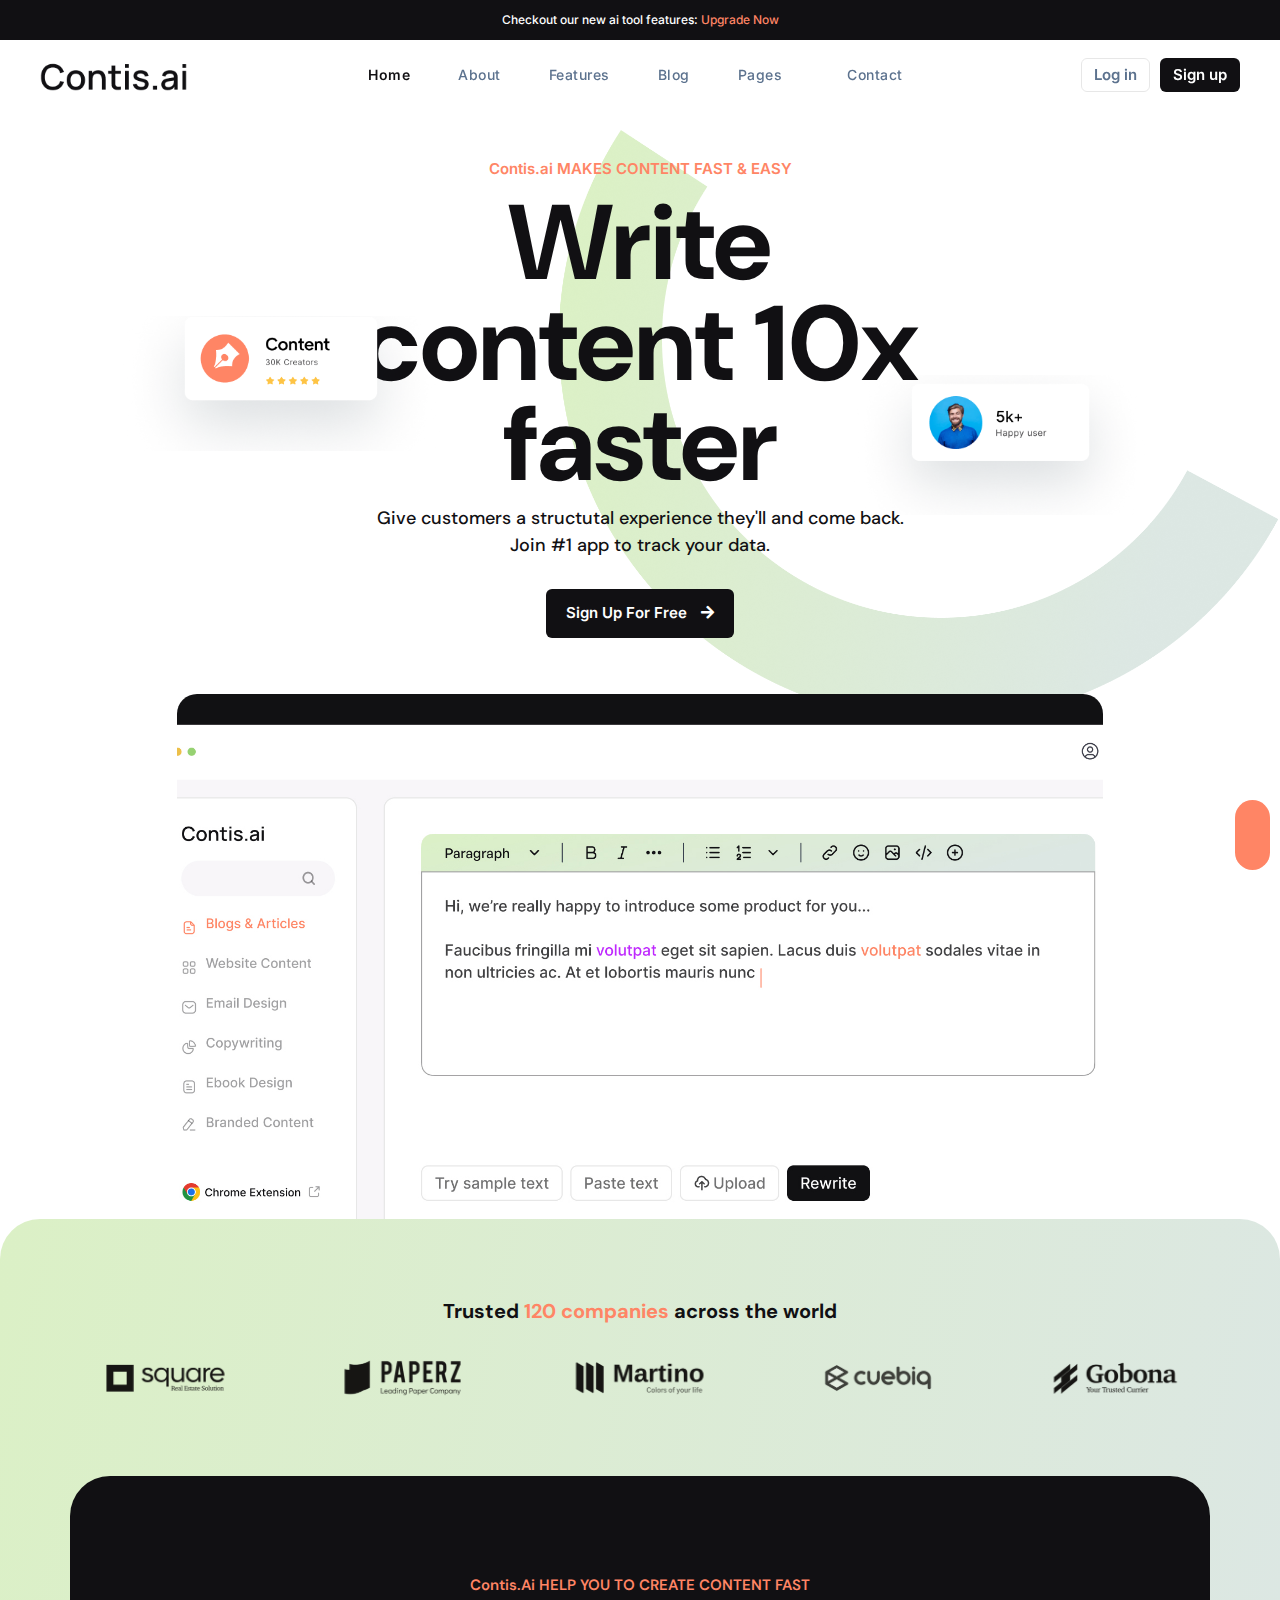
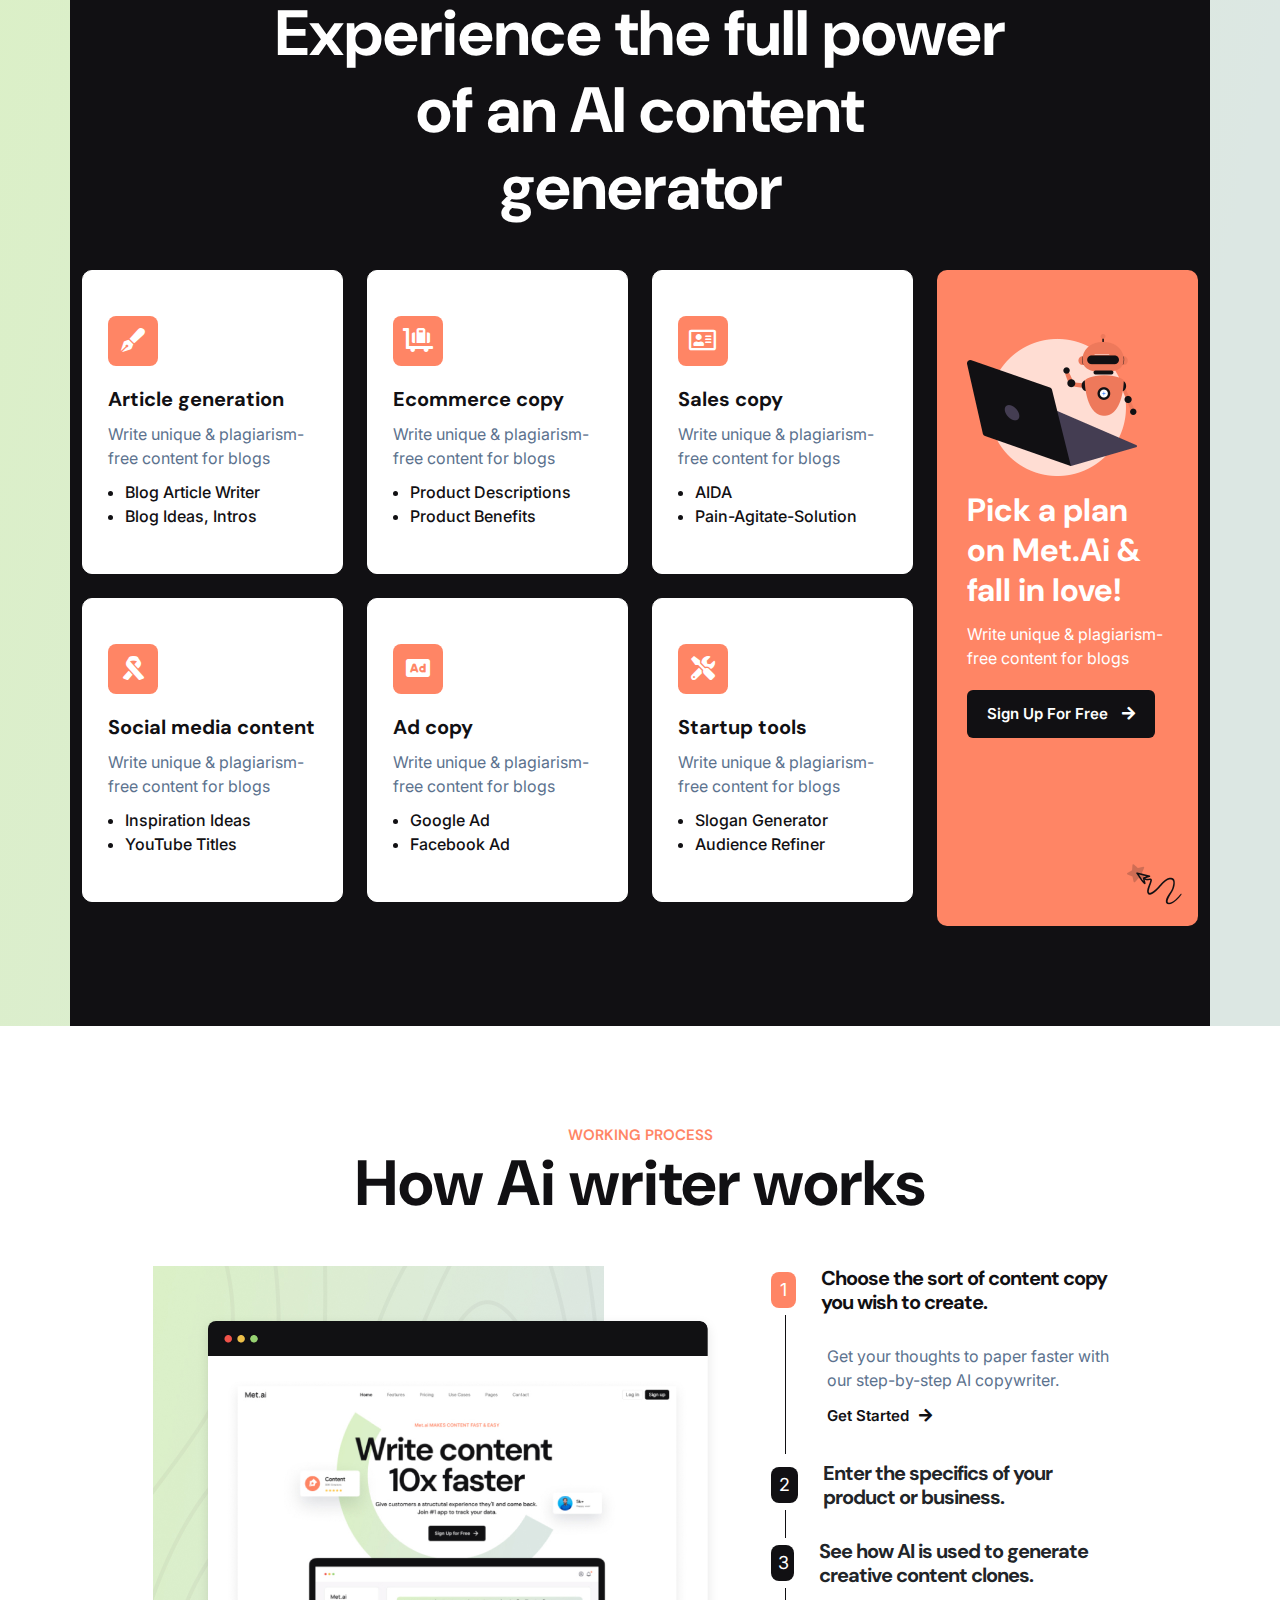
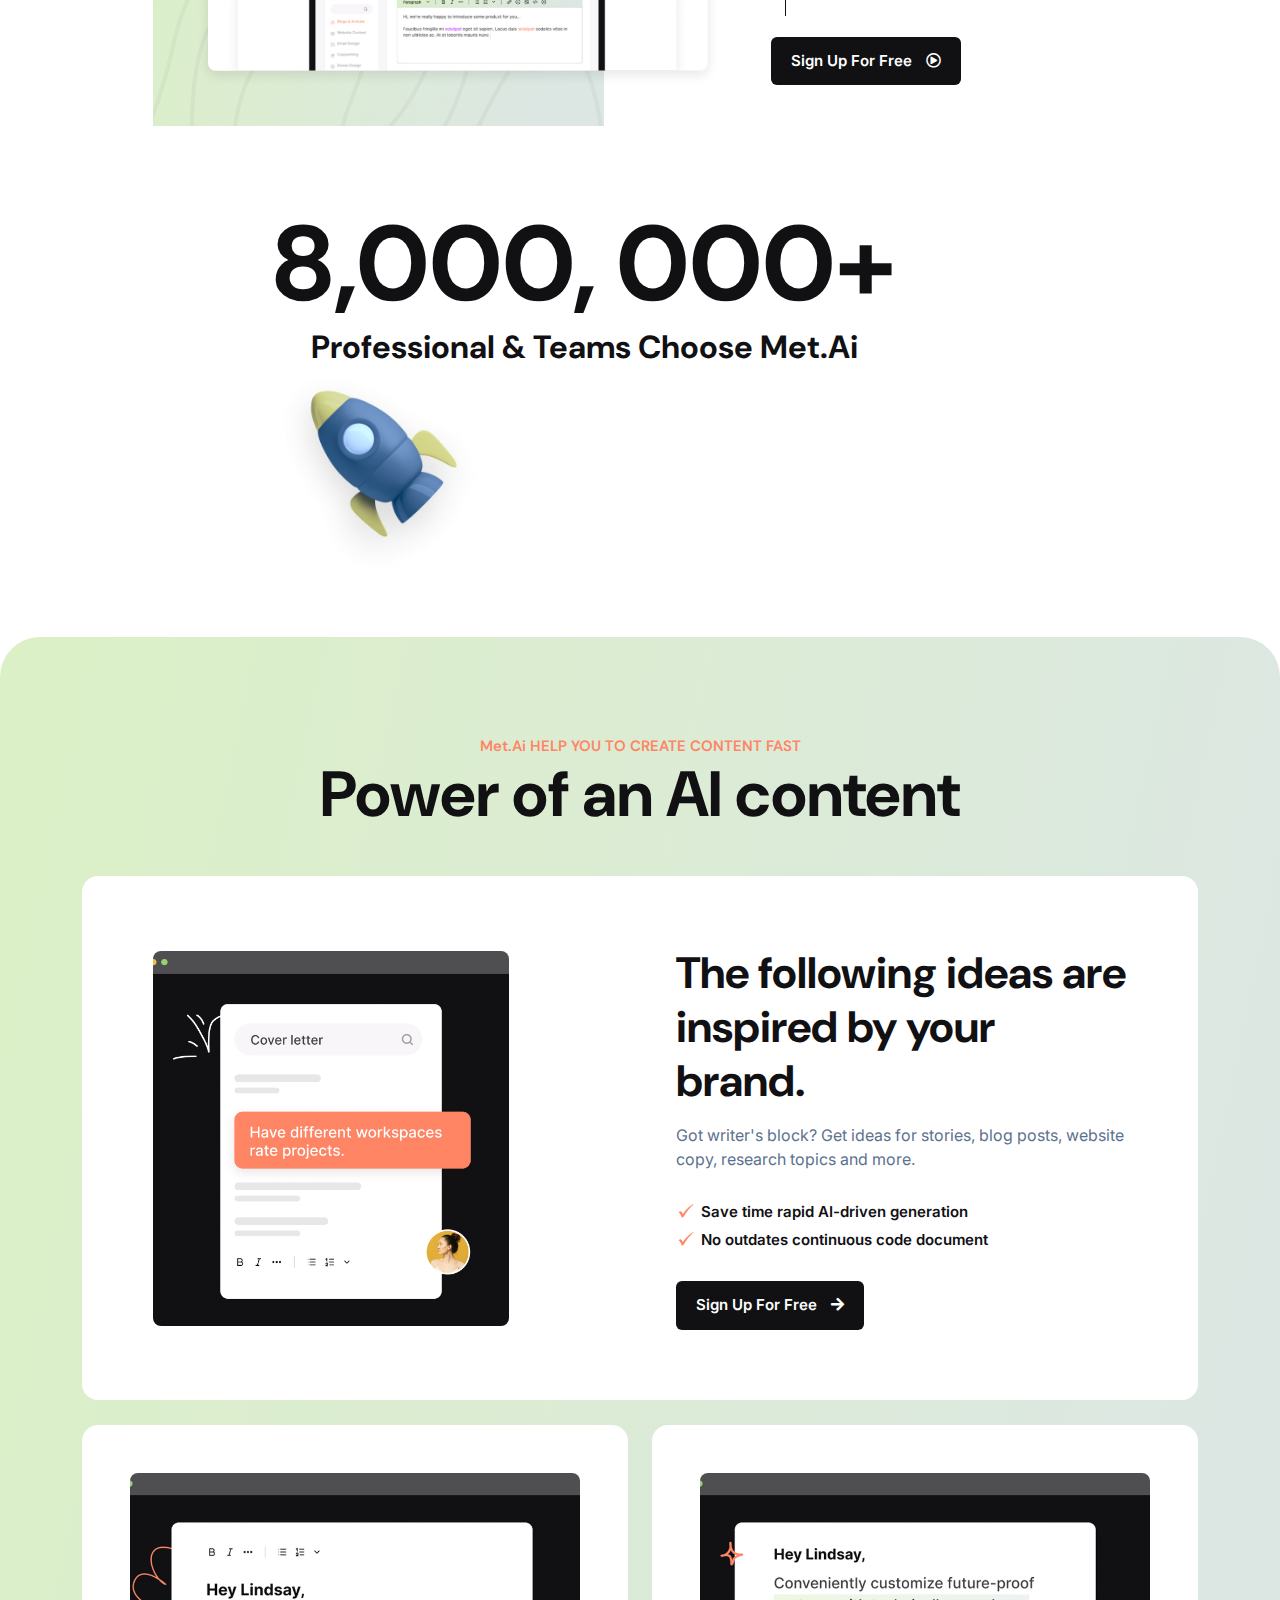
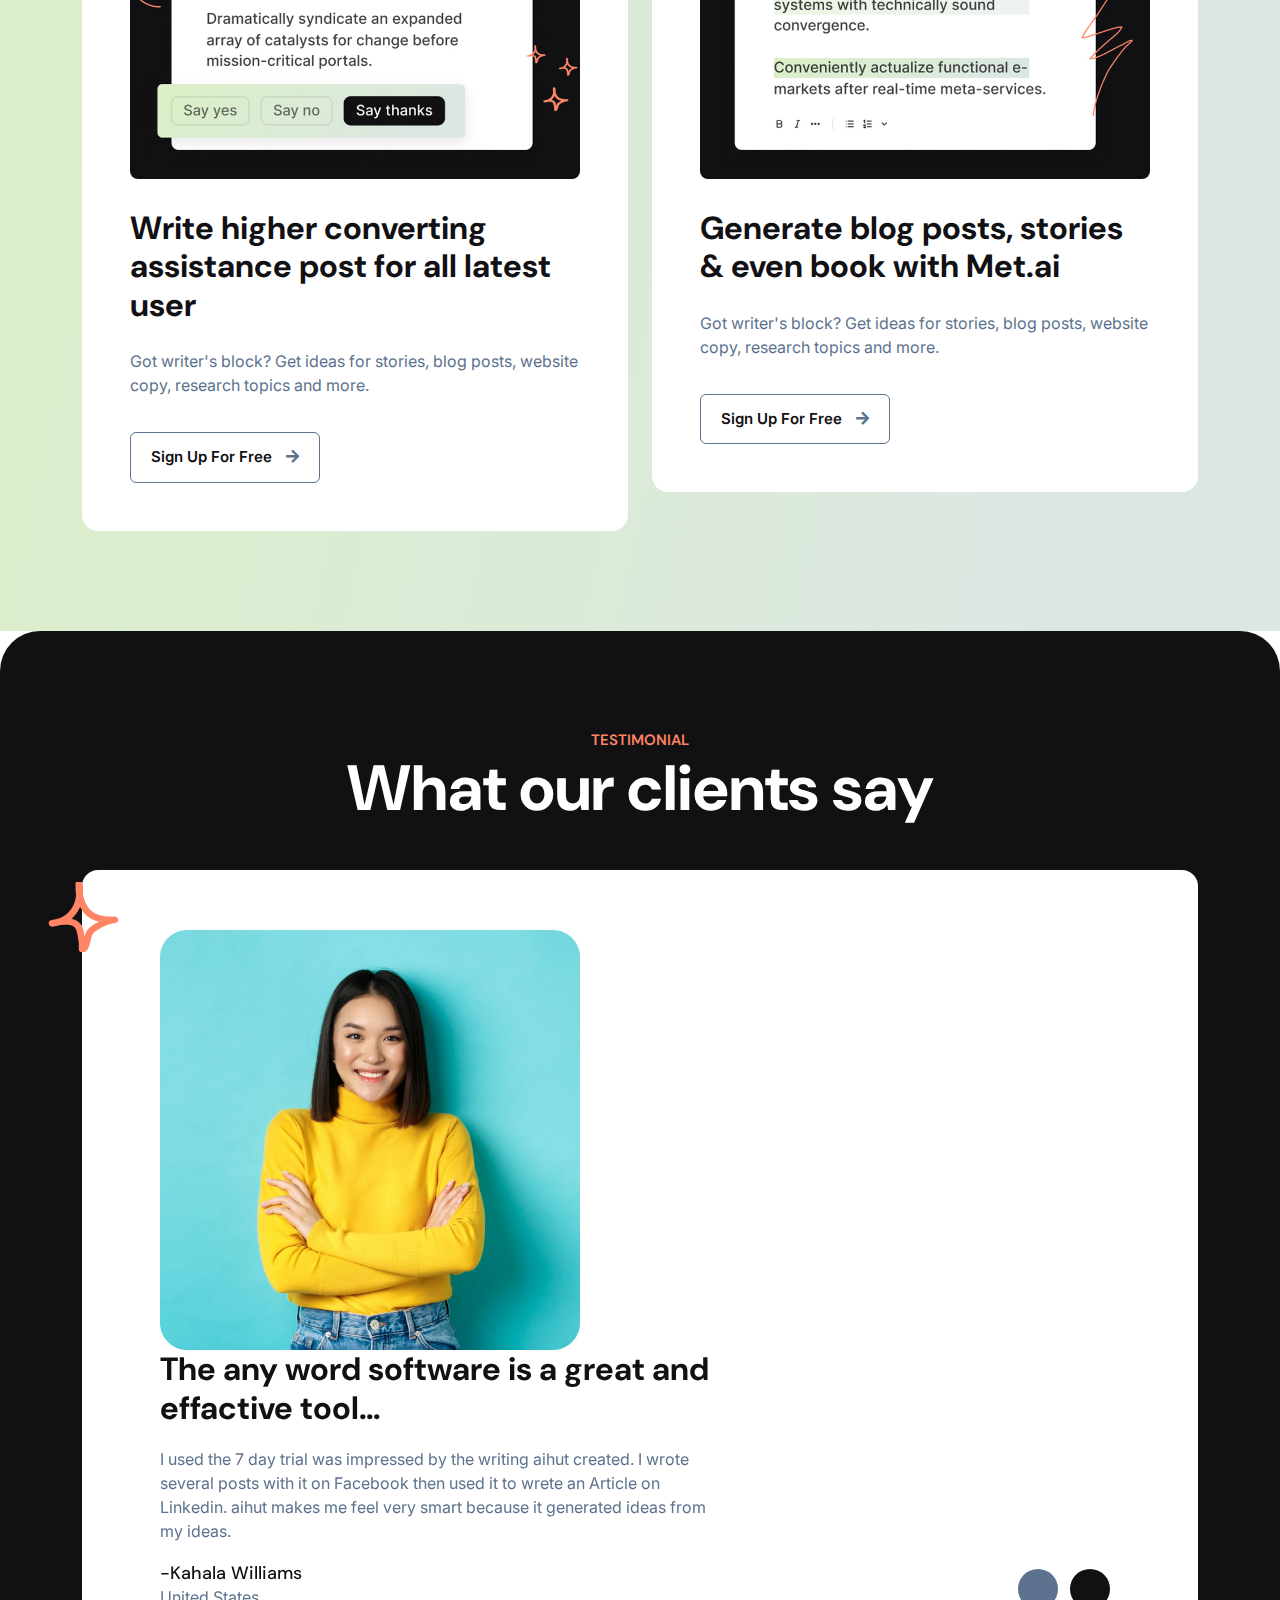
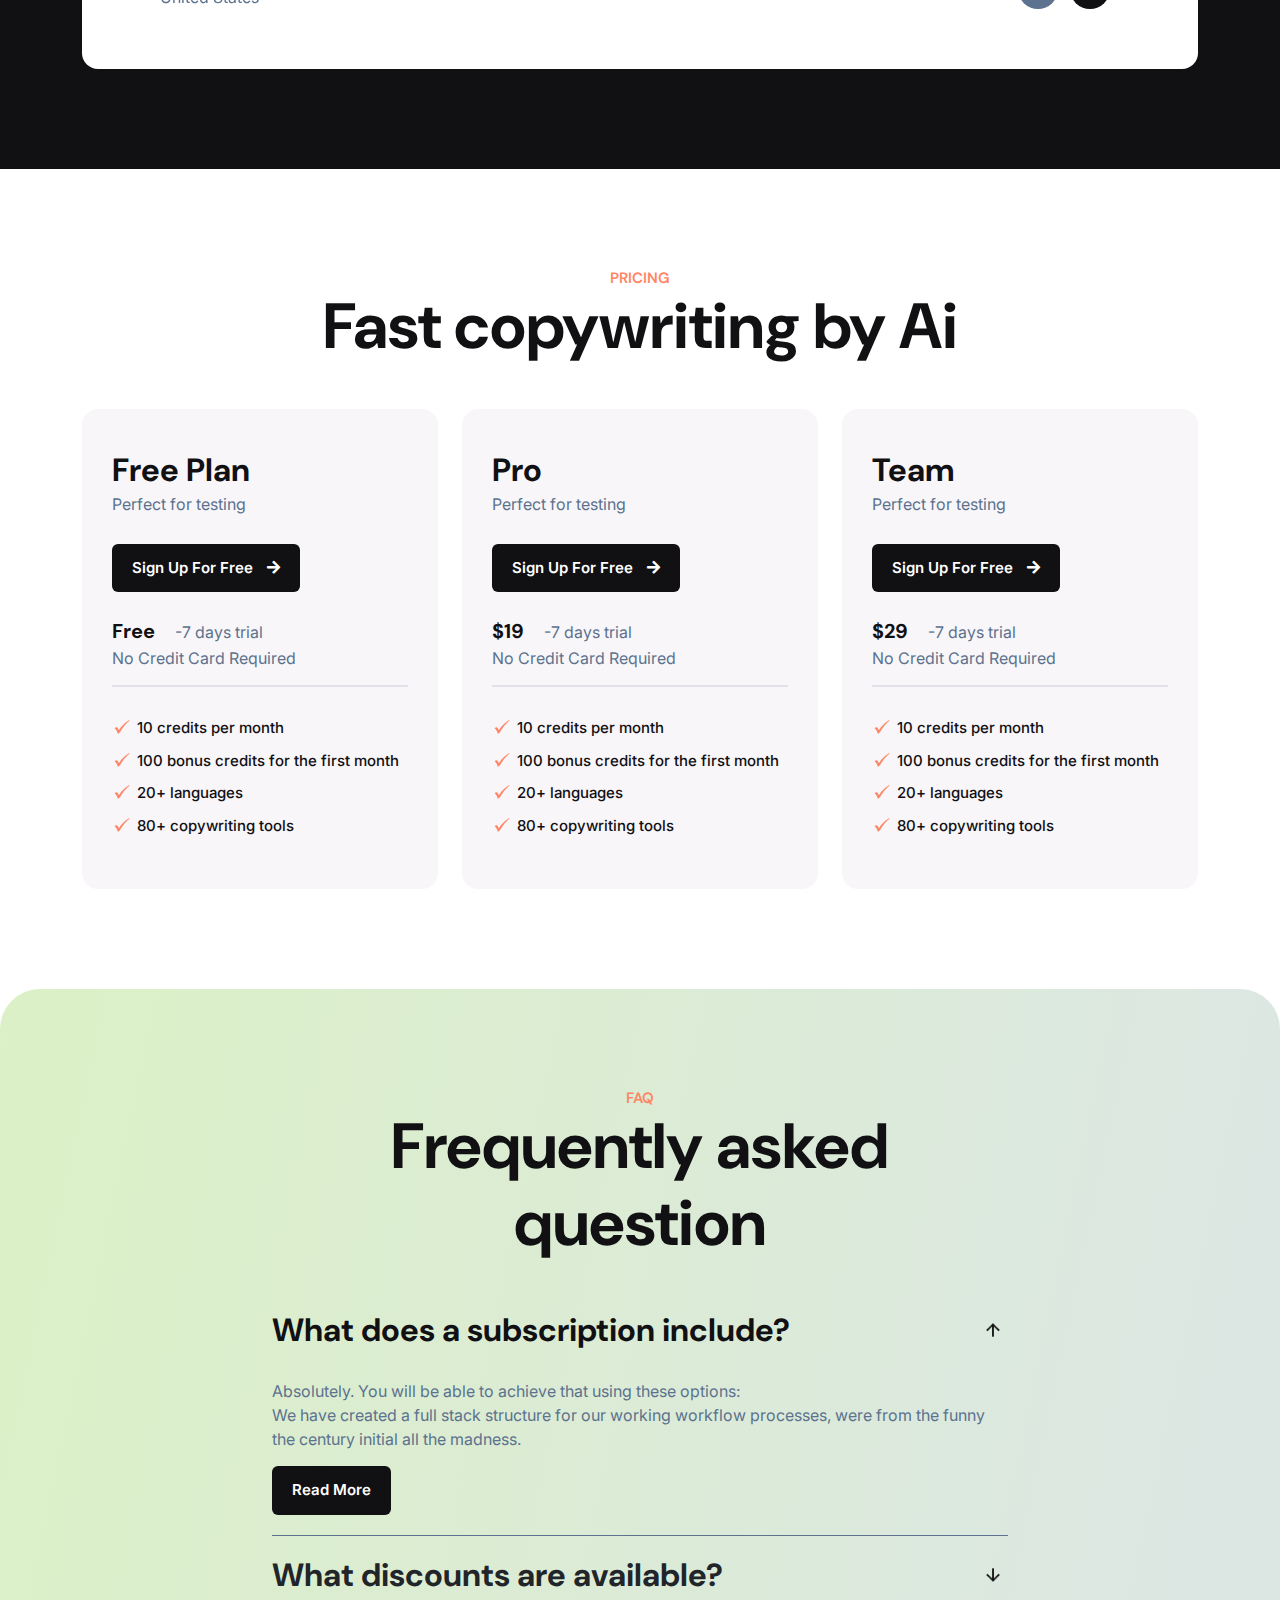
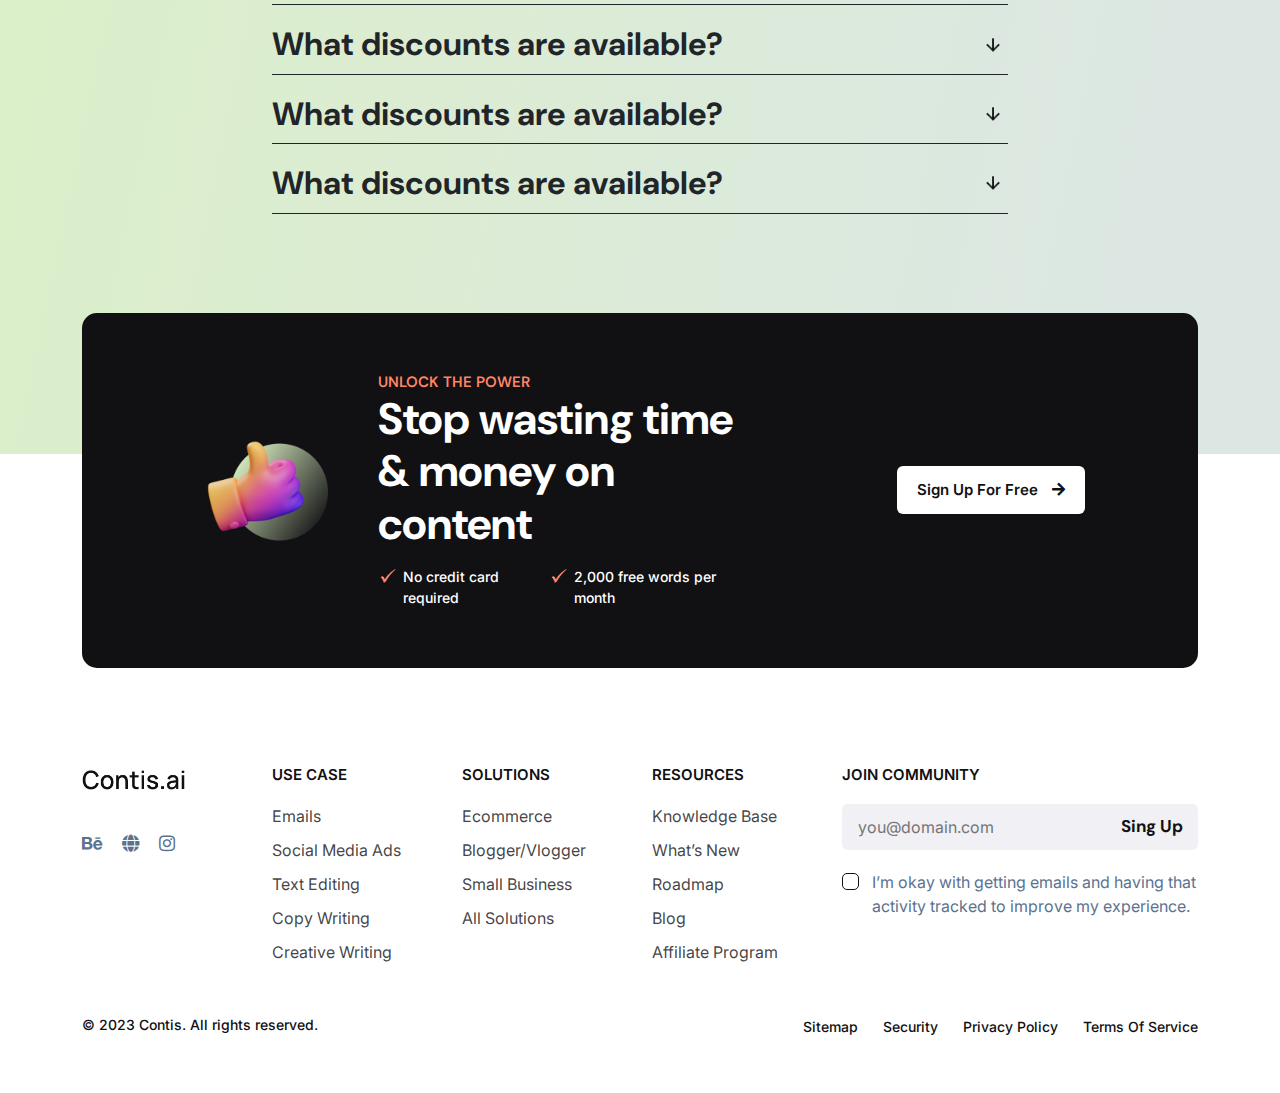
==== commit d75f3837: "responsive updated" ====
--- a/index.html
+++ b/index.html
@@ -39,42 +39,47 @@
         MAIN MANU START
     ==============================-->
     <nav class="navbar navbar-expand-lg tf__main_menu">
-        <a class="navbar-brand" href="index.html"><img src="images/Logo_1.png" alt="logo" class="img-fluid w-100"></a>
-        <button class="navbar-toggler" type="button" data-bs-toggle="collapse" data-bs-target="#navbarSupportedContent"
-            aria-controls="navbarSupportedContent" aria-expanded="false" aria-label="Toggle navigation">
-            <i class="fas fa-bars bar_icon"></i>
-        </button>
-        <div class="collapse navbar-collapse" id="navbarSupportedContent">
-            <ul class="navbar-nav m-auto">
-                <li class="nav-item">
-                    <a class="nav-link active" href="index.html">Home</a>
-                </li>
-                <li class="nav-item">
-                    <a class="nav-link" href="about.html">about</a>
-                </li>
-                <li class="nav-item">
-                    <a class="nav-link" href="features.html">Features</a>
-                </li>
-                <li class="nav-item">
-                    <a class="nav-link" href="blog.html">blog</a>
-                </li>
-                <li class="nav-item">
-                    <a class="nav-link" href="#">Pages <i class="far fa-plus"></i></a>
-                    <ul class="tf__dropdown">
-                        <li><a href="pricing.html">pricing</a></li>
-                        <li><a href="blog_details.html">Blog details</a></li>
-                        <li><a href="free_item.html">free iteam</a></li>
-                        <li><a href="use_case.html">use case</a></li>
-                    </ul>
-                </li>
-                <li class="nav-item">
-                    <a class="nav-link" href="contact.html">contact</a>
-                </li>
-            </ul>
-            <ul class="tf__menu_btn d-flex flex-wrap align-items-center">
-                <li><a href="#">Log in</a></li>
-                <li><a href="#" class="tf__menu_2nd_btn">Sign up</a></li>
-            </ul>
+        <div class="container-fluid">
+            <a class="navbar-brand" href="index.html"><img src="images/Logo_1.png" alt="logo"
+                    class="img-fluid w-100"></a>
+            <button class="navbar-toggler" type="button" data-bs-toggle="collapse"
+                data-bs-target="#navbarSupportedContent" aria-controls="navbarSupportedContent" aria-expanded="false"
+                aria-label="Toggle navigation">
+                <i class="far fa-stream menu_icon_bar"></i>
+                <i class="far fa-times close_icon_close"></i>
+            </button>
+            <div class="collapse navbar-collapse" id="navbarSupportedContent">
+                <ul class="navbar-nav m-auto">
+                    <li class="nav-item">
+                        <a class="nav-link active" href="index.html">Home</a>
+                    </li>
+                    <li class="nav-item">
+                        <a class="nav-link" href="about.html">about</a>
+                    </li>
+                    <li class="nav-item">
+                        <a class="nav-link" href="features.html">Features</a>
+                    </li>
+                    <li class="nav-item">
+                        <a class="nav-link" href="blog.html">blog</a>
+                    </li>
+                    <li class="nav-item">
+                        <a class="nav-link" href="#">Pages <i class="far fa-plus"></i></a>
+                        <ul class="tf__dropdown">
+                            <li><a href="pricing.html">pricing</a></li>
+                            <li><a href="blog_details.html">Blog details</a></li>
+                            <li><a href="free_item.html">free iteam</a></li>
+                            <li><a href="use_case.html">use case</a></li>
+                        </ul>
+                    </li>
+                    <li class="nav-item">
+                        <a class="nav-link" href="contact.html">contact</a>
+                    </li>
+                </ul>
+                <ul class="tf__menu_btn d-flex flex-wrap align-items-center">
+                    <li><a href="#">Log in</a></li>
+                    <li><a href="#" class="tf__menu_2nd_btn">Sign up</a></li>
+                </ul>
+            </div>
         </div>
     </nav>
     <!--============================
@@ -809,6 +814,17 @@
     ==============================-->
 
 
+    <!--=========================
+        SCROLL BUTTON START
+    ===========================-->
+    <div class="tf__scroll_btn">
+        <span><i class="fas fa-arrow-alt-up"></i></span>
+    </div>
+    <!--==========================
+        SCROLL BUTTON END
+    ===========================-->
+
+
     <!--jquery library js-->
     <script src="js/jquery-3.7.0.min.js"></script>
     <!--bootstrap js-->
--- a/css/style.css
+++ b/css/style.css
@@ -166,15 +166,14 @@
 ===============================*/
 
 
-
 /*==============================
   HOME PAGE START
 ===============================*/
 /* topbar start */
 .tf__topbar {
   width: 100%;
-  height: 36px;
-  line-height: 36px;
+  height: 40px;
+  line-height: 40px;
   background: var(--colorSecondary);
   position: fixed;
   top: 0;
@@ -198,7 +197,7 @@
 
 /* main manu start */
 .tf__main_menu {
-  padding: 0px 40px;
+  padding: 0px 28px;
   background: transparent;
   width: 100%;
   height: 70px;
@@ -211,7 +210,6 @@
   -moz-transition: all linear .3s;
   -ms-transition: all linear .3s;
   -o-transition: all linear .3s;
-  /* border-bottom: 1px solid #00a6fb26; */
 }
 
 .tf__main_menu .navbar-brand {
@@ -977,12 +975,11 @@
   font-weight: 500;
 }
 
-
 .tf__testimonial .nextArrow,
 .tf__testimonial .prevArrow {
   width: 40px;
   height: 40px;
-  background: var(--colorSecondary);
+  background: var(--paraColor);
   color: var(--colorWhite);
   line-height: 40px;
   text-align: center;
@@ -991,10 +988,26 @@
   position: absolute;
   bottom: 0;
   right: 0;
+  cursor: pointer;
+  transition: ease-in-out .3s;
+  -webkit-transition: ease-in-out .3s;
+  -moz-transition: ease-in-out .3s;
+  -ms-transition: ease-in-out .3s;
+  -o-transition: ease-in-out .3s;
+  z-index: 2;
 }
 
 .tf__testimonial .prevArrow {
-  right: 60px;
+  right: 52px;
+}
+
+.tf__testimonial .nextArrow:hover,
+.tf__testimonial .prevArrow:hover {
+  background: var(--colorSecondary);
+}
+
+.tf__testimonial .nextArrow {
+  background: var(--colorSecondary);
 }
 
 /*testimonial end*/
@@ -2226,4 +2239,56 @@
 
 /*==============================
   CONTACT END
-===============================*/+===============================*/
+
+
+/* SCROLL BUTTON START */
+.tf__scroll_btn {
+  width: 35px;
+  height: 70px;
+  border-radius: 25px;
+  position: fixed;
+  bottom: 30px;
+  right: 10px;
+  z-index: 111;
+  cursor: pointer;
+  text-align: center;
+  line-height: 70px;
+  background: var(--colorPrimary);
+  transition: all linear .3s;
+  -webkit-transition: all linear .3s;
+  -moz-transition: all linear .3s;
+  -ms-transition: all linear .3s;
+  -o-transition: all linear .3s;
+  -webkit-border-radius: 25px;
+  -moz-border-radius: 25px;
+  -ms-border-radius: 25px;
+  -o-border-radius: 25px;
+}
+
+.tf__scroll_btn span {
+  font-size: 16px;
+  color: var(--colorWhite);
+  animation: scroll_amini linear 2s infinite alternate;
+  -webkit-animation: scroll_amini linear 2s infinite alternate;
+  position: absolute;
+  left: 50%;
+  bottom: -20px;
+  transform: translateX(-50%);
+  -webkit-transform: translateX(-50%);
+  -moz-transform: translateX(-50%);
+  -ms-transform: translateX(-50%);
+  -o-transform: translateX(-50%);
+}
+
+@keyframes scroll_amini {
+  from {
+    bottom: -17px;
+  }
+
+  to {
+    bottom: 12px;
+  }
+}
+
+/* SCROLL BUTTON END */--- a/css/responsive.css
+++ b/css/responsive.css
@@ -8,4 +8,119 @@
 
 @media (min-width: 576px) and (max-width: 767.99px) {}
 
-@media (max-width: 575.99px) {}+
+
+
+@media (max-width: 575.99px) {
+
+
+
+    /* home page start */
+
+    /* menu start */
+    .tf__main_menu {
+        border-bottom: 1px solid #00000040;
+        padding: 0;
+    }
+
+    .tf__main_menu .container-fluid {
+        padding: 15px 0;
+    }
+
+    .tf__main_menu .navbar-nav {
+        background: var(--colorWhite);
+    }
+
+    .tf__main_menu #navbarSupportedContent {
+        margin-top: 15px;
+    }
+
+    .tf__main_menu .tf__menu_btn {
+        background: var(--colorWhite);
+        padding: 20px 25px;
+        border-bottom: 1px solid #00000040;
+    }
+
+    .tf__main_menu .navbar-brand {
+        margin-left: 12px;
+        width: 120px;
+    }
+
+    .tf__main_menu .navbar-nav .nav-item>a {
+        line-height: 50px;
+        border-bottom: 1px solid #eee;
+    }
+
+    .tf__dropdown {
+        left: 25px;
+        max-height: 250px;
+    }
+
+    .tf__main_menu .navbar-toggler {
+        width: 40px;
+        height: 40px;
+        line-height: 39px;
+        text-align: center;
+        padding: 0;
+        background: var(--colorSecondary);
+        color: var(--colorWhite);
+        font-size: 16px;
+        margin-right: 12px;
+    }
+
+    .tf__main_menu .navbar-toggler .close_icon_close {
+        display: none;
+    }
+
+    .tf__main_menu .navbar-toggler.show {
+        background: var(--colorPrimary);
+    }
+
+    .tf__main_menu .navbar-toggler.show .menu_icon_bar {
+        display: none;
+    }
+
+    .tf__main_menu .navbar-toggler.show .close_icon_close {
+        display: block;
+    }
+
+
+
+
+
+
+
+
+
+
+
+
+
+
+
+
+
+
+
+
+
+
+
+
+    /* home page end */
+
+
+
+
+
+
+
+
+
+
+
+
+
+
+
+}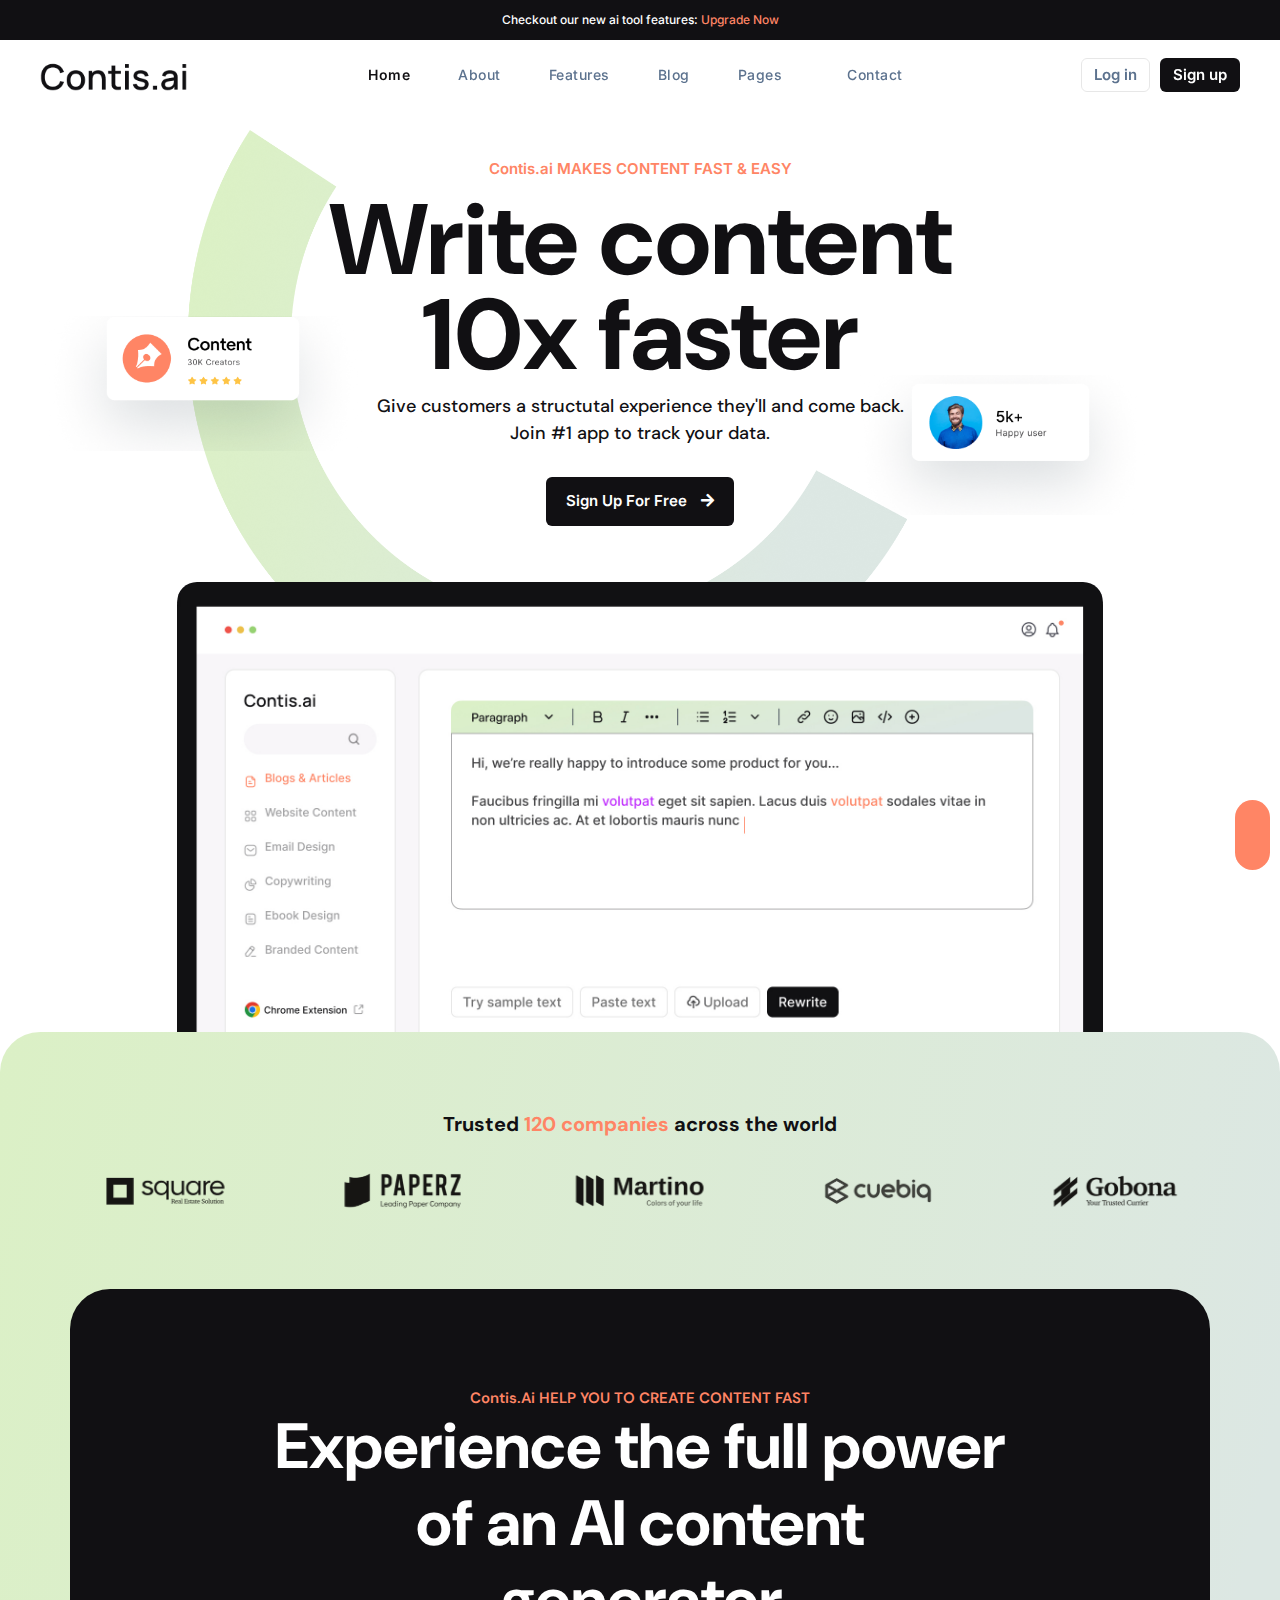
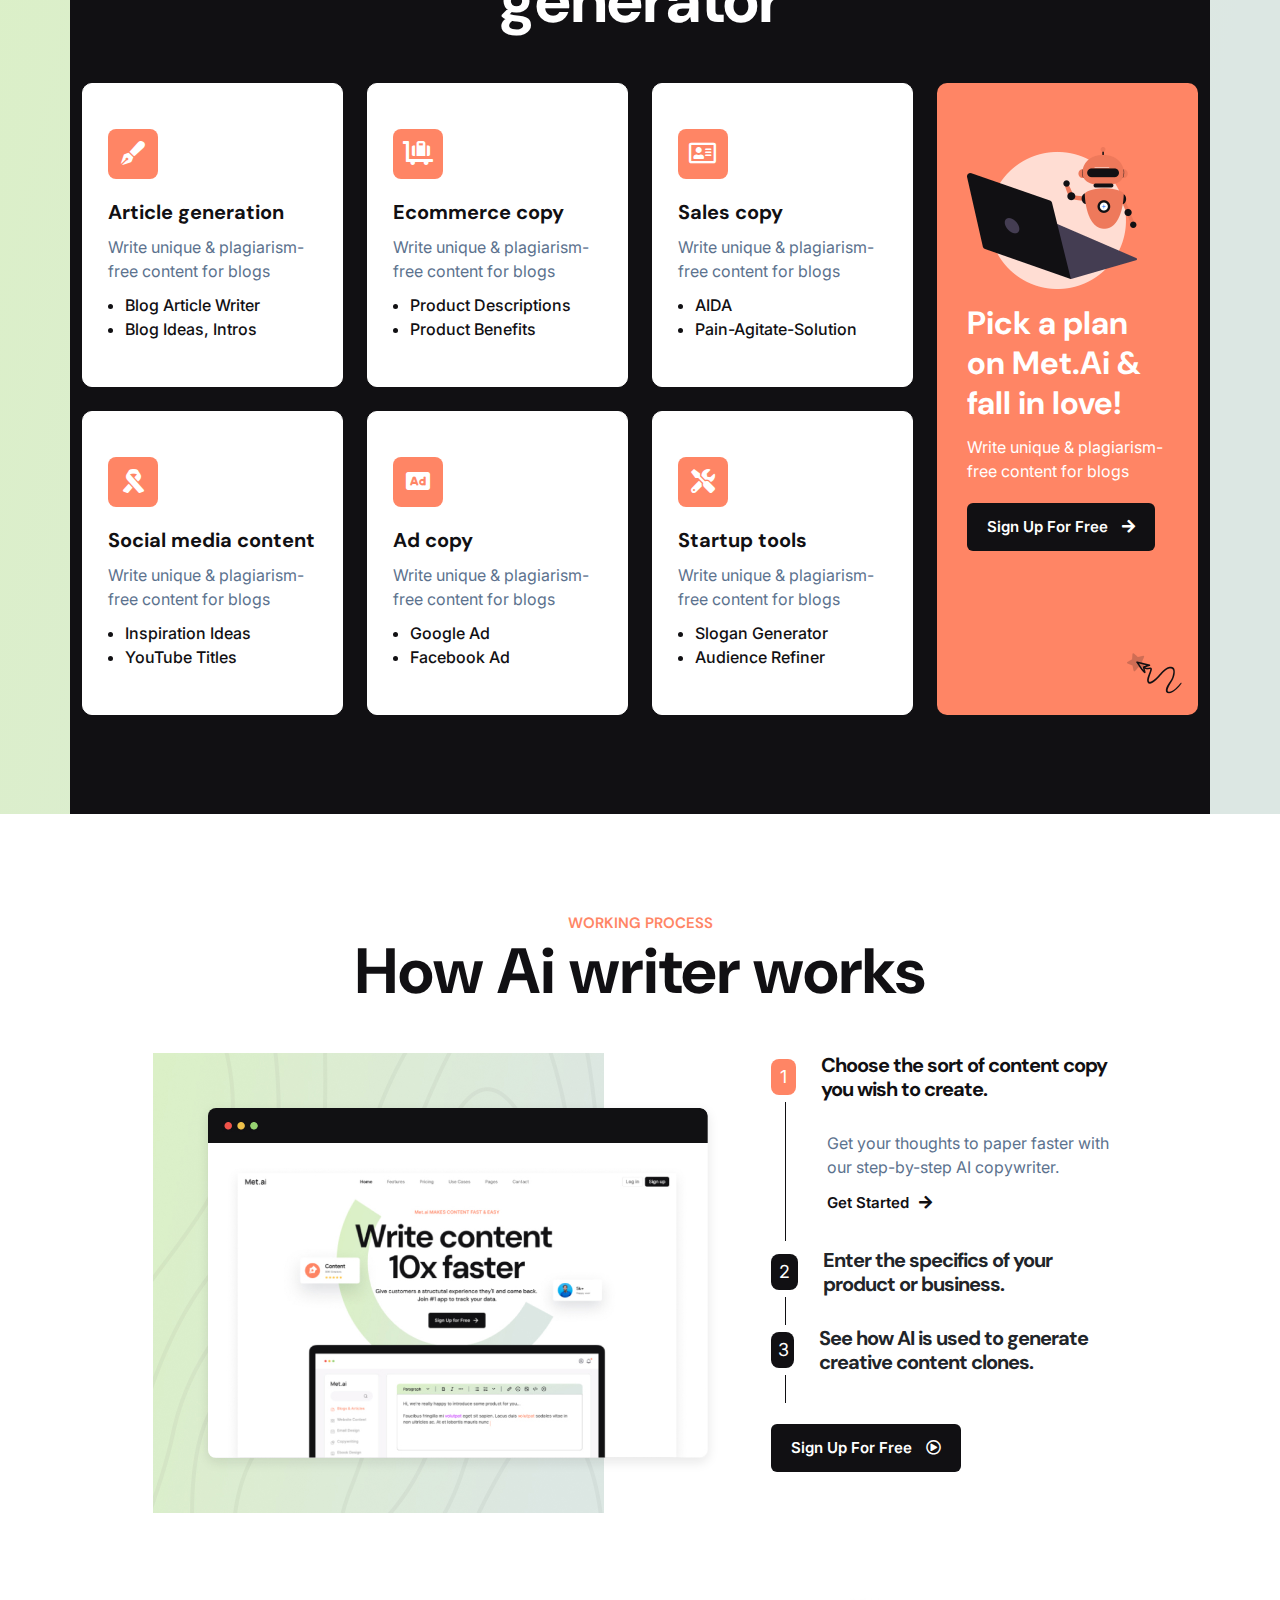
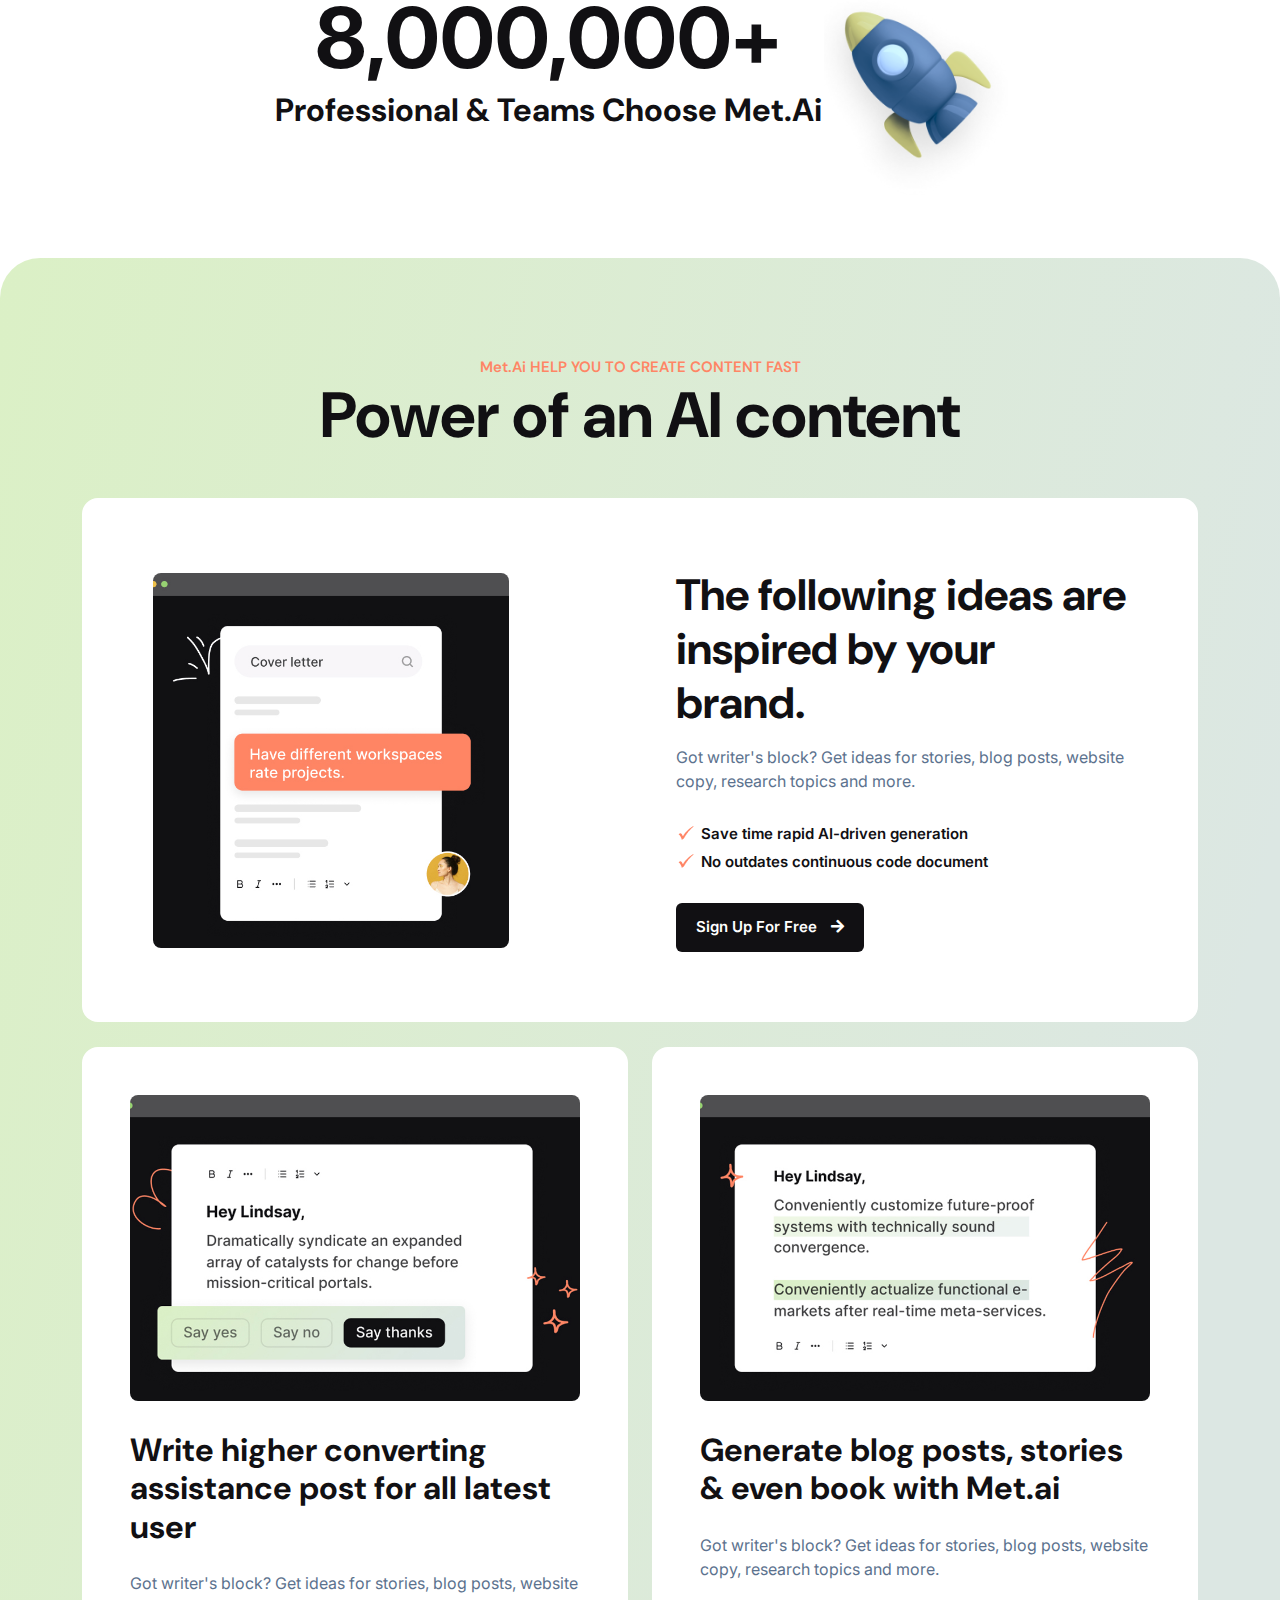
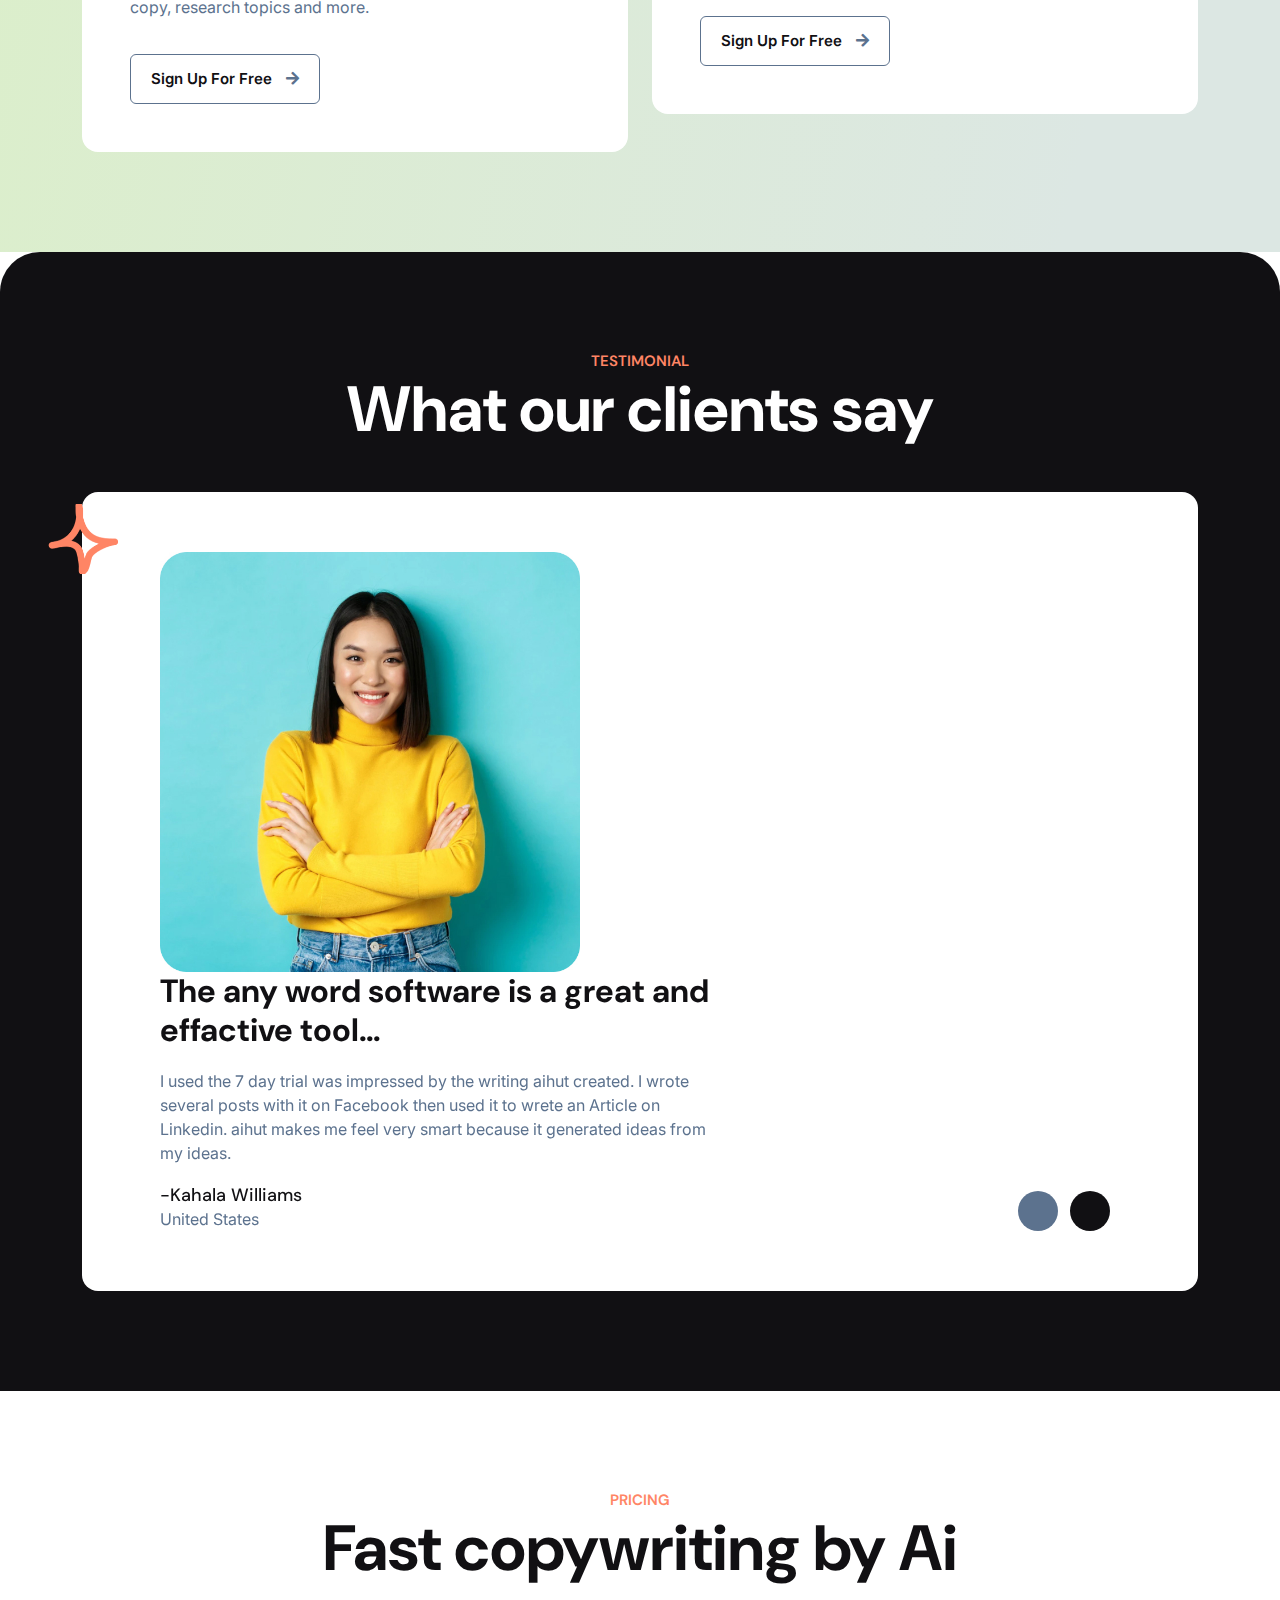
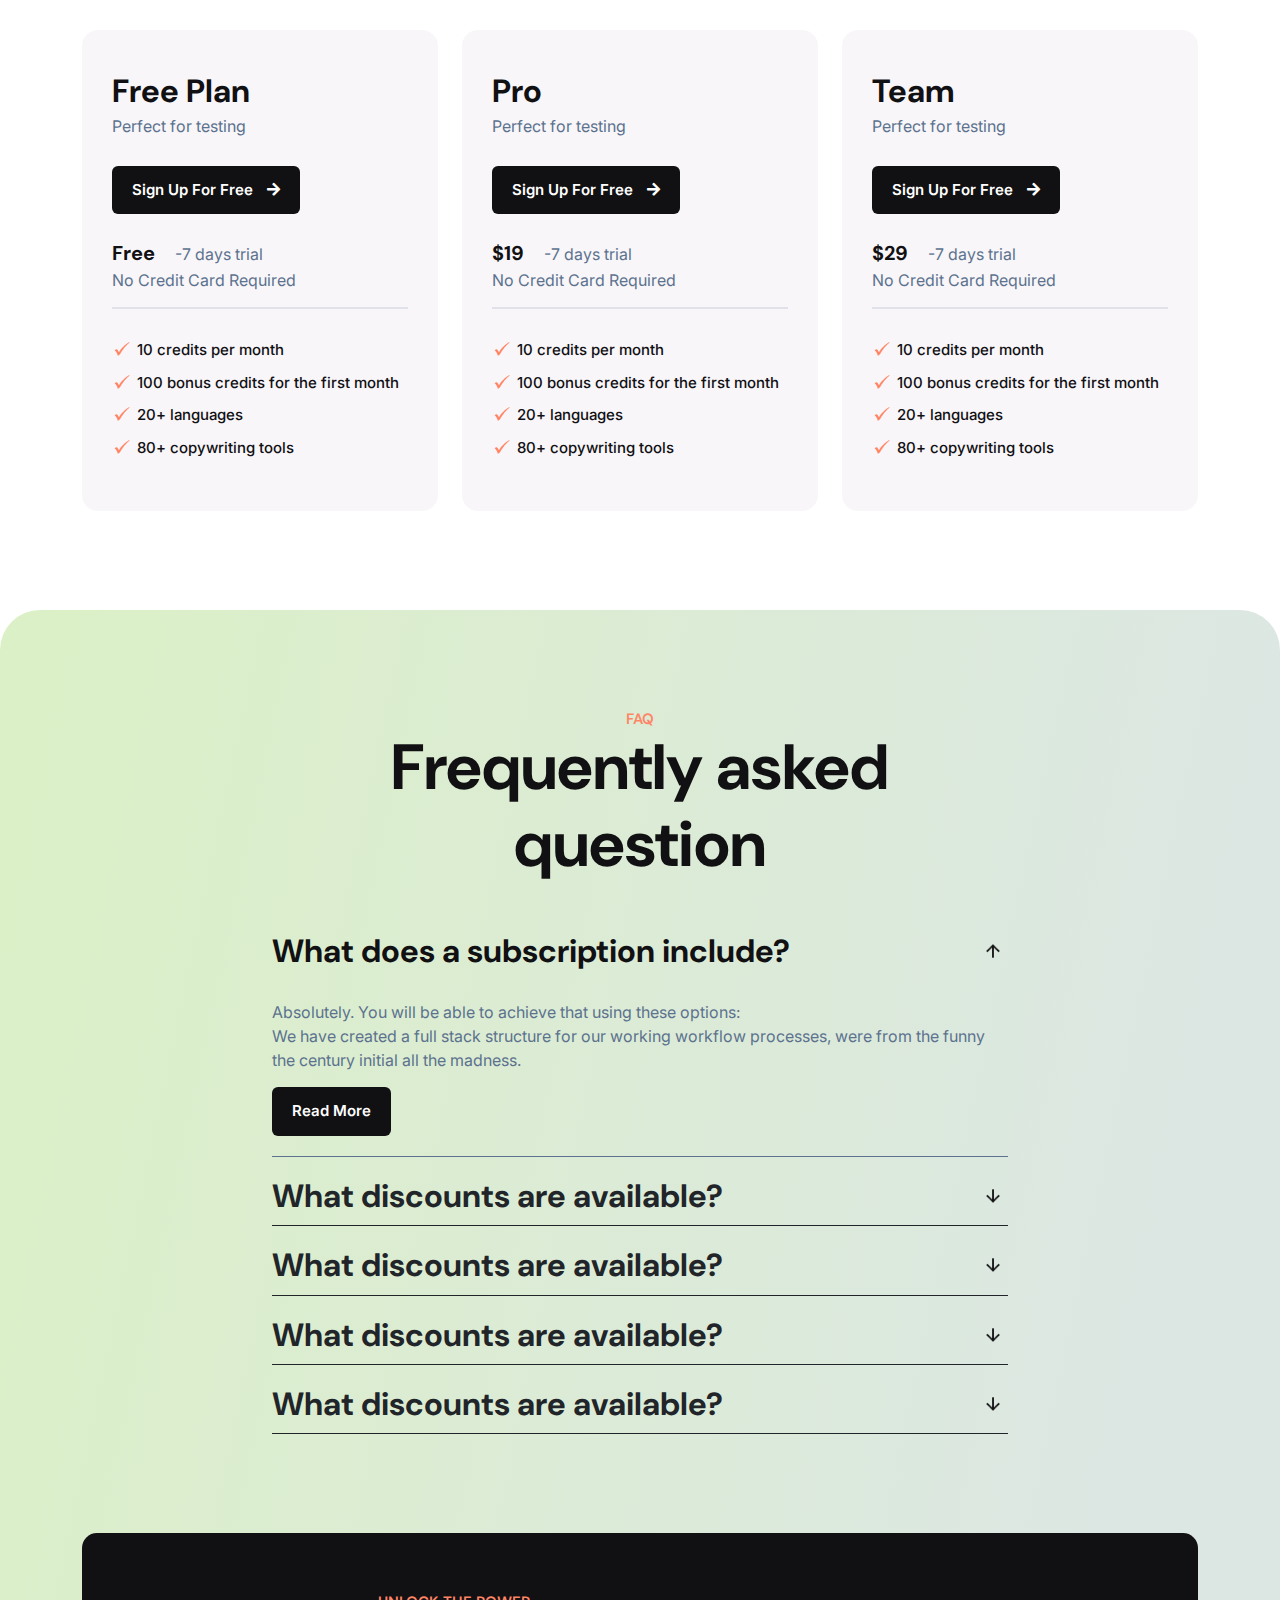
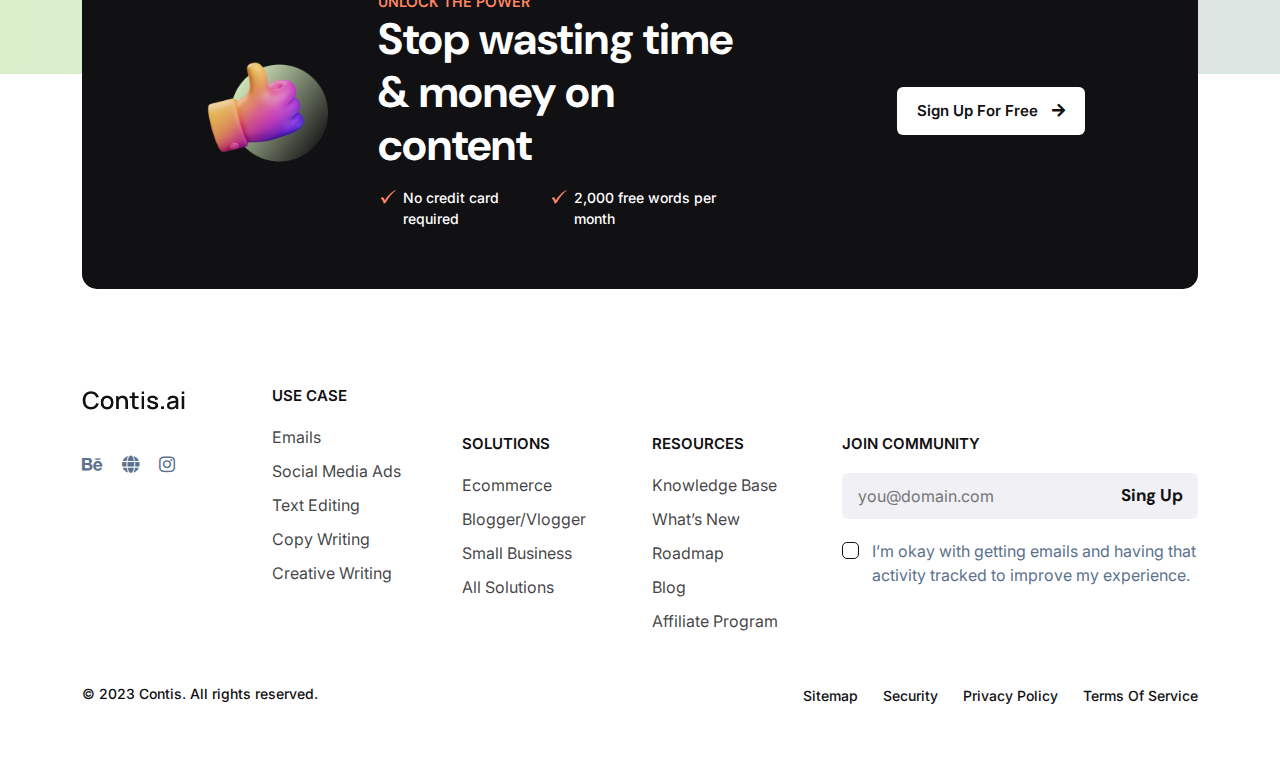
==== commit 234626c2: "responsiv css updated" ====
--- a/index.html
+++ b/index.html
@@ -134,27 +134,27 @@
                     </div>
                 </div>
                 <div class="row justify-content-between">
-                    <div class="col-xl-2">
+                    <div class="col-xl-2 col-sm-6">
                         <a href="#" class="tf__brand_img">
                             <img src="images/Brands-1.png" alt="brand name" class="img-fluid w-100">
                         </a>
                     </div>
-                    <div class="col-xl-2">
+                    <div class="col-xl-2 col-sm-6">
                         <a href="#" class="tf__brand_img">
                             <img src="images/Brands-2.png" alt="brand name" class="img-fluid w-100">
                         </a>
                     </div>
-                    <div class="col-xl-2">
+                    <div class="col-xl-2 col-sm-6">
                         <a href="#" class="tf__brand_img">
                             <img src="images/Brands-3.png" alt="brand name" class="img-fluid w-100">
                         </a>
                     </div>
-                    <div class="col-xl-2">
+                    <div class="col-xl-2 col-sm-6">
                         <a href="#" class="tf__brand_img">
                             <img src="images/Brands-4.png" alt="brand name" class="img-fluid w-100">
                         </a>
                     </div>
-                    <div class="col-xl-2">
+                    <div class="col-xl-2 col-sm-6">
                         <a href="#" class="tf__brand_img">
                             <img src="images/Brands-5.png" alt="brand name" class="img-fluid w-100">
                         </a>
@@ -162,7 +162,7 @@
                 </div>
             </div>
         </div>
-        <div class="tf__main_service pt_100 ml_70 mr_70 pb_100">
+        <div class="tf__main_service pt_100 ml_70 mr_70 pb_75">
             <div class="container">
                 <div class="row">
                     <div class="col-xl-8 m-auto">
@@ -175,7 +175,7 @@
                 <div class="row">
                     <div class="col-xl-9">
                         <div class="row">
-                            <div class="col-xl-4 mb-4">
+                            <div class="col-xl-4 col-md-6 mb-4">
                                 <div class="tf__single_service">
                                     <span><i class="fas fa-pen-fancy"></i></span>
                                     <a href="#">Article generation</a>
@@ -186,7 +186,7 @@
                                     </ul>
                                 </div>
                             </div>
-                            <div class="col-xl-4 mb-4">
+                            <div class="col-xl-4 col-md-6 mb-4">
                                 <div class="tf__single_service">
                                     <span><i class="fas fa-luggage-cart"></i></span>
                                     <a href="#">Ecommerce copy</a>
@@ -197,7 +197,7 @@
                                     </ul>
                                 </div>
                             </div>
-                            <div class="col-xl-4">
+                            <div class="col-xl-4 col-md-6 mb-4">
                                 <div class="tf__single_service">
                                     <span><i class="far fa-address-card"></i></span>
                                     <a href="#">Sales copy</a>
@@ -208,7 +208,7 @@
                                     </ul>
                                 </div>
                             </div>
-                            <div class="col-xl-4">
+                            <div class="col-xl-4 col-md-6 mb-4">
                                 <div class="tf__single_service">
                                     <span><i class="fas fa-ribbon"></i></span>
                                     <a href="#">Social media content</a>
@@ -219,7 +219,7 @@
                                     </ul>
                                 </div>
                             </div>
-                            <div class="col-xl-4">
+                            <div class="col-xl-4 col-md-6 mb-4">
                                 <div class="tf__single_service">
                                     <span><i class="fas fa-ad"></i></span>
                                     <a href="#">Ad copy</a>
@@ -230,7 +230,7 @@
                                     </ul>
                                 </div>
                             </div>
-                            <div class="col-xl-4">
+                            <div class="col-xl-4 col-md-6 mb-4">
                                 <div class="tf__single_service">
                                     <span><i class="fas fa-tools"></i></span>
                                     <a href="#">Startup tools</a>
@@ -278,12 +278,12 @@
                 </div>
             </div>
             <div class="row">
-                <div class="col-xl-5 m-auto">
+                <div class="col-xl-5 col-lg-6 m-auto">
                     <div class="tf__work_process_img">
                         <img src="images/work_img-1.jpg" alt="process" class="img-fluid w-100">
                     </div>
                 </div>
-                <div class="col-xl-4 mx-auto">
+                <div class="col-xl-4 col-lg-5 mx-auto">
                     <div class="tf__process_accordion">
                         <div class="accordion" id="accordionExample">
                             <div class="accordion-item">
@@ -343,10 +343,10 @@
                 </div>
             </div>
             <div class="row">
-                <div class="col-xl-8 m-auto">
+                <div class="col-xl-8 col-sm-12 m-auto">
                     <div class="tf__counter mt_75">
                         <div class="tf__counter_text">
-                            <h2>8,000, 000+</h2>
+                            <h2><span class="counter">8,000,000</span>+</h2>
                             <h4>Professional & Teams Choose Met.Ai</h4>
                         </div>
                         <div class="tf__counter_img">
@@ -378,12 +378,12 @@
             </div>
             <div class="tf__content_creator_top">
                 <div class="row">
-                    <div class="col-xl-4 m-auto">
+                    <div class="col-xl-4 col-lg-5 m-auto">
                         <div class="tf__content_creator_top_img">
                             <img src="images/creator_img-1.jpg" alt="creator" class="img-fluid w-100">
                         </div>
                     </div>
-                    <div class="col-xl-5 mx-auto">
+                    <div class="col-xl-5 col-lg-5 mx-auto">
                         <div class="tf__content_creator_top_text">
                             <h4>The following ideas are inspired by your brand.</h4>
                             <p>Got writer's block? Get ideas for stories, blog posts, website copy, research topics and
@@ -399,7 +399,7 @@
             </div>
             <div class="tf__content_creator_bottom">
                 <div class="row">
-                    <div class="col-xl-6">
+                    <div class="col-xl-6 col-lg-6">
                         <div class="tf__single_content_creator_bottom">
                             <div class="tf__single_content_creator_bottom_img">
                                 <img src="images/creator_img-2.jpg" alt="creator" class="img-fluid w-100">
@@ -413,7 +413,7 @@
                             </div>
                         </div>
                     </div>
-                    <div class="col-xl-6">
+                    <div class="col-xl-6 col-lg-6">
                         <div class="tf__single_content_creator_bottom">
                             <div class="tf__single_content_creator_bottom_img">
                                 <img src="images/creator_img-3.jpg" alt="creator" class="img-fluid w-100">
@@ -505,7 +505,7 @@
     <!--============================
         PRICING START
     ==============================-->
-    <section class="tf__pricing pt_100 pb_100">
+    <section class="tf__pricing pt_100 pb_75">
         <div class="container">
             <div class="row">
                 <div class="col-xl-8 m-auto">
@@ -516,8 +516,8 @@
                 </div>
             </div>
             <div class="row">
-                <div class="col-xl-4">
-                    <div class="tf__single_pricing">
+                <div class="col-xl-4 col-md-6">
+                    <div class="tf__single_pricing mb-4">
                         <h5>Free Plan</h5>
                         <p>Perfect for testing</p>
                         <a href="#" class="tf__common_btn tf__pricing_btn">Sign Up for Free <i
@@ -532,8 +532,8 @@
                         </ul>
                     </div>
                 </div>
-                <div class="col-xl-4">
-                    <div class="tf__single_pricing">
+                <div class="col-xl-4 col-md-6">
+                    <div class="tf__single_pricing mb-4">
                         <h5>Pro</h5>
                         <p>Perfect for testing</p>
                         <a href="#" class="tf__common_btn tf__pricing_btn">Sign Up for Free <i
@@ -548,8 +548,8 @@
                         </ul>
                     </div>
                 </div>
-                <div class="col-xl-4">
-                    <div class="tf__single_pricing">
+                <div class="col-xl-4 col-md-6">
+                    <div class="tf__single_pricing mb-4">
                         <h5>Team</h5>
                         <p>Perfect for testing</p>
                         <a href="#" class="tf__common_btn tf__pricing_btn">Sign Up for Free <i
@@ -588,7 +588,7 @@
             </div>
 
             <div class="row">
-                <div class="col-xl-8 mx-auto">
+                <div class="col-xl-8 col-lg-8 mx-auto">
                     <div class="accordion tf__faq_accordion" id="accordionExample01">
                         <div class="accordion-item">
                             <h2 class="accordion-header" id="headingOne">
@@ -700,12 +700,12 @@
                 <div class="col-xl-12">
                     <div class="tf__unlock">
                         <div class="row">
-                            <div class="col-xl-2 m-auto">
+                            <div class="col-xl-2 col-md-12 col-lg-3 m-auto">
                                 <div class="tf__unlock_img">
                                     <img src="images/subscraib_img.png" alt="unlock" class="img-fluid w-100">
                                 </div>
                             </div>
-                            <div class="col-xl-5 m-auto">
+                            <div class="col-xl-5 col-sm-8 col-md-8 col-lg-5 mx-auto">
                                 <div class="tf__unlock_text">
                                     <div class="tf__common_heading tf__unlock_heading">
                                         <h6>UNLOCK THE POWER</h6>
@@ -717,7 +717,7 @@
                                     </ul>
                                 </div>
                             </div>
-                            <div class="col-xl-4 m-auto d-flex justify-content-end">
+                            <div class="col-xl-4 col-sm-4 col-md-4 col-lg-4 m-auto d-flex justify-content-end">
                                 <div class="tf__unlock_btn">
                                     <a href="#" class="tf__common_btn">Sign Up for Free <i
                                             class="fas fa-arrow-right"></i></a>
@@ -729,7 +729,7 @@
             </div>
 
             <div class="row">
-                <div class="col-xl-2">
+                <div class="col-xl-2 col-sm-6 col-md-3">
                     <div class="tf__footer_left">
                         <a href="index.html" class="tf__footer_logo">
                             <img src="images/Logo_1.png" alt="Contisai" class="img-fluid w-100">
@@ -743,7 +743,7 @@
                         </div>
                     </div>
                 </div>
-                <div class="col-xl-2">
+                <div class="col-xl-2 col-sm-6 col-md-3">
                     <div class="tf__quick_link">
                         <h5>USE CASE</h5>
                         <ul>
@@ -755,8 +755,8 @@
                         </ul>
                     </div>
                 </div>
-                <div class="col-xl-2">
-                    <div class="tf__quick_link">
+                <div class="col-xl-2 col-sm-6 col-md-3">
+                    <div class="tf__quick_link mt-sm-5">
                         <h5>solutions</h5>
                         <ul>
                             <li><a href="#">Ecommerce</a></li>
@@ -766,8 +766,8 @@
                         </ul>
                     </div>
                 </div>
-                <div class="col-xl-2">
-                    <div class="tf__quick_link">
+                <div class="col-xl-2 col-sm-6 col-md-3">
+                    <div class="tf__quick_link mt-sm-5">
                         <h5>RESOURCES</h5>
                         <ul>
                             <li><a href="#">Knowledge base</a></li>
@@ -778,8 +778,8 @@
                         </ul>
                     </div>
                 </div>
-                <div class="col-xl-4 mx-auto">
-                    <div class="tf__address">
+                <div class="col-xl-4 col-md-12 mx-auto">
+                    <div class="tf__address mt-sm-5">
                         <h5>JOIN COMMUNITY</h5>
                         <div class="tf__footer_singup">
                             <input type="text" placeholder="you@domain.com">
@@ -831,6 +831,10 @@
     <script src="js/bootstrap.bundle.min.js"></script>
     <!--font-awesome js-->
     <script src="js/Font-Awesome.js"></script>
+    <!--countup js-->
+    <script src="js/jquery.countup.min.js"></script>
+    <script src="js/jquery.waypoints.min.js"></script>
+
     <script src="js/slick.min.js"></script>
 
     <!--main js-->
--- a/css/style.css
+++ b/css/style.css
@@ -569,7 +569,7 @@
 
 .tf__single_service_right {
   background: var(--colorPrimary);
-  padding: 50px 30px 188px;
+  padding: 50px 30px 164px;
   border-radius: 10px;
   position: relative;
 }
@@ -768,12 +768,15 @@
 
 .tf__counter_text {
   float: left;
-}
-
-.tf__counter_text h2 {
+  width: 75%;
+}
+
+.tf__counter_text h2,
+.tf__counter_text h2 span {
   text-align: center;
-  font-size: 106px;
+  font-size: 100px;
   font-weight: 700;
+  color: var(--colorSecondary);
 }
 
 .tf__counter_text h4 {
@@ -783,9 +786,9 @@
 }
 
 .tf__counter_img {
-  width: 220px;
   height: 220px;
   float: left;
+  width: 25%;
 }
 
 /*work process end*/
@@ -1187,6 +1190,10 @@
   -o-transition: all linear .3s;
 }
 
+.tf__unlock_img {
+  height: 140px;
+}
+
 .tf__unlock_heading {
   text-align: left;
 }
--- a/css/responsive.css
+++ b/css/responsive.css
@@ -1,21 +1,167 @@
-@media (min-width: 1400px) {}
-
-@media (min-width: 1200px) and (max-width: 1399.99px) {}
-
-@media (min-width: 992px) and (max-width: 1199.99px) {}
-
-@media (min-width: 768px) and (max-width: 991.99px) {}
-
-@media (min-width: 576px) and (max-width: 767.99px) {}
-
-
-
-
-@media (max-width: 575.99px) {
-
-
-
-    /* home page start */
+@media (min-width: 1400px) and (max-width: 1600px) {}
+
+@media (min-width: 1200px) and (max-width: 1399.99px) {
+
+    /*==============================
+    HOME PAGE START
+    ===============================*/
+    .tf__banner_text h1 {
+        font-size: 100px;
+    }
+
+    .tf__banner::after {
+        left: 188px;
+    }
+
+    .tf__banner_text::after {
+        left: -280px;
+    }
+
+    .tf__banner_img {
+        height: 450px;
+    }
+
+    .tf__counter_text h2,
+    .tf__counter_text h2 span {
+        font-size: 84px;
+    }
+
+    .tf__unlock_img {
+        height: 114px;
+    }
+
+    /*==============================
+    HOME PAGE END
+    ===============================*/
+}
+
+@media (min-width: 992px) and (max-width: 1199.99px) {
+
+    /*==============================
+    HOME PAGE START
+    ===============================*/
+
+    /* menu start */
+
+    .tf__main_menu .navbar-nav .nav-item>a {
+        padding: 0px 10px;
+    }
+
+    /* menu end */
+
+
+    /* banner start */
+    .tf__banner::after {
+        left: 59px;
+    }
+
+    .tf__banner_text h1 {
+        font-size: 88px;
+    }
+
+    .tf__banner_text::before {
+        width: 230px;
+        height: 100px;
+        top: 197px;
+        right: -16px;
+    }
+
+    .tf__banner_text::after {
+        width: 209px;
+        height: 100px;
+        top: 127px;
+        left: -58px;
+    }
+
+    .tf__banner_img {
+        height: 480px;
+    }
+
+    /* banner end */
+
+
+    /* service start */
+
+    .tf__common_heading h2 {
+        font-size: 45px;
+    }
+
+    .tf__main_service {
+        padding: 15px;
+    }
+
+    .tf__single_service_right {
+        padding: 40px 30px 40px;
+    }
+
+    /* service end */
+
+
+    /* work process start */
+    .tf__work_process_img {
+        height: 420px;
+        width: 90%;
+    }
+
+    .tf__work_process_img::after {
+        width: 441px;
+        height: 350px;
+        bottom: 35px;
+        right: -60px;
+    }
+
+    .tf__counter_text h2,
+    .tf__counter_text h2 span {
+        font-size: 70px;
+    }
+
+    .tf__counter_text h4 {
+        font-size: 20px;
+        margin-top: 20px;
+    }
+
+    .tf__counter_text {
+        width: 66%;
+    }
+
+    .tf__counter_img {
+        width: 30%;
+    }
+
+    /* work process end */
+
+
+    /* fotter end */
+    .tf__unlock {
+        padding: 60px 30px;
+    }
+
+    .tf__unlock_img {
+        height: 156px;
+    }
+
+    /* fotter end */
+    /*==============================
+    HOME PAGE END
+    ===============================*/
+
+
+
+
+
+}
+
+
+
+
+
+
+
+@media (min-width: 768px) and (max-width: 991.99px) {
+
+    /*==============================
+    HOME PAGE START
+    ===============================*/
 
     /* menu start */
     .tf__main_menu {
@@ -84,30 +230,862 @@
         display: block;
     }
 
-
-
-
-
-
-
-
-
-
-
-
-
-
-
-
-
-
-
-
-
-
-
-
-    /* home page end */
+    /* menu end */
+
+
+    /* banner start */
+    .tf__banner::after {
+        width: 465px;
+        height: 380px;
+        top: 130px;
+        left: 117px;
+    }
+
+    .tf__banner_text h1 {
+        font-size: 44px;
+    }
+
+    .tf__banner_text p {
+        font-size: 16px;
+    }
+
+    .tf__banner_text::after {
+        display: none;
+    }
+
+    .tf__banner_text::before {
+        display: none;
+    }
+
+    .tf__banner_img {
+        height: 286px;
+        margin: 40px auto 0px;
+        width: 85%;
+    }
+
+    .tf__banner_img img {
+        border-top-right-radius: 10px;
+        border-top-left-radius: 10px;
+    }
+
+    /* banner end */
+
+
+    /* service start */
+    .tf__brand_heading h6 {
+        font-size: 16px;
+    }
+
+    .tf__brand_heading h6 span {
+        font-size: 16px;
+    }
+
+    .tf__main_service {
+        margin-left: 20px !important;
+        margin-right: 20px !important;
+    }
+
+    .tf__common_heading h2 {
+        font-size: 36px;
+    }
+
+    /* service end */
+
+
+    /* work_process start */
+    .tf__work_process_img {
+        height: 360px;
+        margin-bottom: 45px;
+        width: 86%;
+    }
+
+    .tf__work_process_img::after {
+        width: 350px;
+        height: 250px;
+    }
+
+    .tf__counter_text h2,
+    .tf__counter_text h2 span {
+        font-size: 44px;
+    }
+
+    .tf__process_accordion .accordion-item .tf__process_accordion_btn span {
+        width: 40px !important;
+        height: 40px !important;
+        line-height: 40px;
+    }
+
+    .tf__process_accordion .accordion-item .tf__process_accordion_btn span::after {
+        left: 19px;
+    }
+
+    .tf__process_accordion .accordion-collapse::after {
+        left: 19px;
+    }
+
+    .tf__counter_text {
+        width: 100%;
+    }
+
+    .tf__counter_text h2,
+    .tf__counter_text h2 span {
+        margin-bottom: 20px;
+    }
+
+    .tf__counter_img {
+        height: 630px;
+        width: 100%;
+    }
+
+    /* work_process end */
+
+
+    /* contant_creator page start */
+    .tf__content_creator_top {
+        padding: 20px 0px;
+    }
+
+    .tf__content_creator_top_img {
+        height: 450px;
+        padding: 0px 20px;
+    }
+
+    .tf__content_creator_top_text {
+        padding: 25px 20px 0px;
+    }
+
+    .tf__content_creator_top_text h4 {
+        font-size: 30px;
+        line-height: 35px;
+    }
+
+    .tf__single_content_creator_bottom {
+        padding: 20px;
+        margin-bottom: 25px;
+    }
+
+    .tf__single_content_creator_bottom_img {
+        height: 450px;
+    }
+
+    /*  contant_creator end */
+
+
+    /*  faq start */
+    .tf__faq_accordion .accordion-item .accordion-button {
+        font-size: 18px;
+    }
+
+    /*  faq end */
+
+
+    /*  footer start */
+    .tf__unlock {
+        padding: 60px 20px;
+    }
+
+    .tf__unlock_heading h2 {
+        margin-bottom: 22px;
+    }
+
+    .tf__unlock_btn {
+        width: 100%;
+        margin-top: 22px;
+    }
+
+    .tf__unlock_img {
+        height: 270px;
+        width: 50%;
+        margin: auto;
+    }
+
+    .tf__copyright {
+        margin-top: 60px !important;
+    }
+
+    .tf__copyright p {
+        margin-bottom: 10px;
+    }
+
+    .tf__copyright ul li a {
+        margin-right: 25px;
+        margin-left: 0;
+    }
+
+    /*  footer end */
+
+
+    /*==============================
+    HOME PAGE END
+    ===============================*/
+
+
+
+
+
+
+}
+
+
+
+
+
+@media (min-width: 576px) and (max-width: 767.99px) {
+
+    /*==============================
+    HOME PAGE START
+    ===============================*/
+
+    /* menu start */
+    .tf__main_menu {
+        border-bottom: 1px solid #00000040;
+        padding: 0;
+    }
+
+    .tf__main_menu .container-fluid {
+        padding: 15px 0;
+    }
+
+    .tf__main_menu .navbar-nav {
+        background: var(--colorWhite);
+    }
+
+    .tf__main_menu #navbarSupportedContent {
+        margin-top: 15px;
+    }
+
+    .tf__main_menu .tf__menu_btn {
+        background: var(--colorWhite);
+        padding: 20px 25px;
+        border-bottom: 1px solid #00000040;
+    }
+
+    .tf__main_menu .navbar-brand {
+        margin-left: 12px;
+        width: 120px;
+    }
+
+    .tf__main_menu .navbar-nav .nav-item>a {
+        line-height: 50px;
+        border-bottom: 1px solid #eee;
+    }
+
+    .tf__dropdown {
+        left: 25px;
+        max-height: 250px;
+    }
+
+    .tf__main_menu .navbar-toggler {
+        width: 40px;
+        height: 40px;
+        line-height: 39px;
+        text-align: center;
+        padding: 0;
+        background: var(--colorSecondary);
+        color: var(--colorWhite);
+        font-size: 16px;
+        margin-right: 12px;
+    }
+
+    .tf__main_menu .navbar-toggler .close_icon_close {
+        display: none;
+    }
+
+    .tf__main_menu .navbar-toggler.show {
+        background: var(--colorPrimary);
+    }
+
+    .tf__main_menu .navbar-toggler.show .menu_icon_bar {
+        display: none;
+    }
+
+    .tf__main_menu .navbar-toggler.show .close_icon_close {
+        display: block;
+    }
+
+    /* menu end */
+
+
+    /* banner start */
+    .tf__banner::after {
+        width: 430px;
+        height: 350px;
+        top: 127px;
+        left: 46px;
+    }
+
+    .tf__banner_text h1 {
+        font-size: 44px;
+    }
+
+    .tf__banner_text p {
+        font-size: 16px;
+    }
+
+    .tf__banner_text::after {
+        display: none;
+    }
+
+    .tf__banner_text::before {
+        display: none;
+    }
+
+    .tf__banner_img {
+        height: 210px;
+        margin: 40px auto 0px;
+        width: 85%;
+    }
+
+    .tf__banner_img img {
+        border-top-right-radius: 10px;
+        border-top-left-radius: 10px;
+    }
+
+    /* banner end */
+
+
+    /* service start */
+    .tf__brand_heading h6 {
+        font-size: 16px;
+    }
+
+    .tf__brand_heading h6 span {
+        font-size: 16px;
+    }
+
+    .tf__main_service {
+        margin-left: 20px !important;
+        margin-right: 20px !important;
+    }
+
+    .tf__common_heading h2 {
+        font-size: 28px;
+    }
+
+    .tf__single_service_right {
+        padding: 5px 30px 90px;
+    }
+
+    .tf__single_service_right_heading {
+        font-size: 28px;
+    }
+
+    /* service end */
+
+
+    /* work_process start */
+    .tf__work_process_img {
+        height: 360px;
+        margin-bottom: 45px;
+        width: 80%;
+    }
+
+    .tf__work_process_img::after {
+        width: 350px;
+        height: 250px;
+    }
+
+    .tf__counter_text h2,
+    .tf__counter_text h2 span {
+        font-size: 44px;
+    }
+
+    .tf__process_accordion .accordion-item .tf__process_accordion_btn span {
+        width: 40px !important;
+        height: 40px !important;
+        line-height: 40px;
+    }
+
+    .tf__process_accordion .accordion-item .tf__process_accordion_btn span::after {
+        left: 19px;
+    }
+
+    .tf__process_accordion .accordion-collapse::after {
+        left: 19px;
+    }
+
+    .tf__counter {
+        margin-top: 50px !important;
+    }
+
+    .tf__counter_text h2,
+    .tf__counter_text h2 span {
+        margin-bottom: 20px;
+    }
+
+    .tf__counter_text h4 {
+        font-size: 20px;
+    }
+
+    .tf__counter_img {
+        height: 144px;
+    }
+
+
+
+    /* work_process end */
+
+
+    /* contant_creator page start */
+    .tf__content_creator_top {
+        padding: 20px 0px;
+    }
+
+    .tf__content_creator_top_img {
+        height: 250px;
+        padding: 0px 20px;
+    }
+
+    .tf__content_creator_top_text {
+        padding: 25px 20px 0px;
+    }
+
+    .tf__content_creator_top_text h4 {
+        font-size: 26px;
+        line-height: 30px;
+    }
+
+    .tf__single_content_creator_bottom {
+        padding: 20px;
+        margin-bottom: 25px;
+    }
+
+    .tf__single_content_creator_bottom_img {
+        height: 250px;
+    }
+
+    .tf__single_content_creator_bottom_text h4 {
+        font-size: 26px;
+    }
+
+    /*  contant_creator end */
+
+
+    /*  testimonial start */
+
+    .tf__single_testimonial {
+        padding: 60px 82px 60px 109px;
+    }
+
+    .tf__testimonial_img {
+        width: 100%;
+        height: 320px;
+    }
+
+    .tf__testimonial_text {
+        max-width: 100%;
+    }
+
+    .tf__testimonial_text h4 {
+        font-size: 26px;
+        margin-top: 25px;
+    }
+
+    /*  testimonial end */
+
+
+    /*  pricing start */
+
+    .tf__single_pricing h5 {
+        font-size: 26px;
+    }
+
+    /*  pricing end */
+
+
+
+    /*  faq start */
+    .tf__faq_accordion .accordion-item .accordion-button {
+        font-size: 18px;
+    }
+
+    /*  faq end */
+
+
+    /*  footer start */
+    .tf__unlock {
+        padding: 60px 20px;
+    }
+
+    .tf__unlock_img {
+        display: none;
+    }
+
+    .tf__unlock_heading h2 {
+        margin-bottom: 22px;
+    }
+
+    .tf__unlock_btn {
+        width: 100%;
+        margin-top: 22px;
+    }
+
+
+
+
+
+    .tf__copyright {
+        margin-top: 60px !important;
+    }
+
+    .tf__copyright p {
+        margin-bottom: 10px;
+    }
+
+    .tf__copyright ul li a {
+        margin-right: 25px;
+        margin-left: 0;
+    }
+
+    /*  footer end */
+
+
+    /*==============================
+    HOME PAGE END
+    ===============================*/
+
+
+}
+
+
+
+
+@media (max-width: 575.99px) {
+
+    /*==============================
+    HOME PAGE START
+    ===============================*/
+
+    /* menu start */
+    .tf__main_menu {
+        border-bottom: 1px solid #00000040;
+        padding: 0;
+    }
+
+    .tf__main_menu .container-fluid {
+        padding: 15px 0;
+    }
+
+    .tf__main_menu .navbar-nav {
+        background: var(--colorWhite);
+    }
+
+    .tf__main_menu #navbarSupportedContent {
+        margin-top: 15px;
+    }
+
+    .tf__main_menu .tf__menu_btn {
+        background: var(--colorWhite);
+        padding: 20px 25px;
+        border-bottom: 1px solid #00000040;
+    }
+
+    .tf__main_menu .navbar-brand {
+        margin-left: 12px;
+        width: 120px;
+    }
+
+    .tf__main_menu .navbar-nav .nav-item>a {
+        line-height: 50px;
+        border-bottom: 1px solid #eee;
+    }
+
+    .tf__dropdown {
+        left: 25px;
+        max-height: 250px;
+    }
+
+    .tf__main_menu .navbar-toggler {
+        width: 40px;
+        height: 40px;
+        line-height: 39px;
+        text-align: center;
+        padding: 0;
+        background: var(--colorSecondary);
+        color: var(--colorWhite);
+        font-size: 16px;
+        margin-right: 12px;
+    }
+
+    .tf__main_menu .navbar-toggler .close_icon_close {
+        display: none;
+    }
+
+    .tf__main_menu .navbar-toggler.show {
+        background: var(--colorPrimary);
+    }
+
+    .tf__main_menu .navbar-toggler.show .menu_icon_bar {
+        display: none;
+    }
+
+    .tf__main_menu .navbar-toggler.show .close_icon_close {
+        display: block;
+    }
+
+    /* menu end */
+
+
+    /* banner start */
+    .tf__banner::after {
+        width: 302px;
+        height: 240px;
+        top: 127px;
+        left: 11px;
+    }
+
+    .tf__banner_text h1 {
+        font-size: 44px;
+    }
+
+    .tf__banner_text p {
+        font-size: 16px;
+    }
+
+    .tf__banner_text::after {
+        display: none;
+    }
+
+    .tf__banner_text::before {
+        display: none;
+    }
+
+    .tf__banner_img {
+        height: 122px;
+        margin: 40px auto 0px;
+        width: 85%;
+    }
+
+    .tf__banner_img img {
+        border-top-right-radius: 10px;
+        border-top-left-radius: 10px;
+    }
+
+    /* banner end */
+
+
+    /* service start */
+    .tf__brand_heading h6 {
+        font-size: 16px;
+    }
+
+    .tf__brand_heading h6 span {
+        font-size: 16px;
+    }
+
+    .tf__main_service {
+        margin-left: 20px !important;
+        margin-right: 20px !important;
+    }
+
+    .tf__common_heading h2 {
+        font-size: 28px;
+    }
+
+    .tf__single_service_right {
+        padding: 5px 30px 90px;
+    }
+
+    /* service end */
+
+
+
+    /* work_process start */
+
+    .tf__work_process_img {
+        width: 78%;
+        height: 252px;
+        margin-bottom: 45px;
+    }
+
+    .tf__work_process_img::after {
+        width: 248px;
+        height: 180px;
+        right: -58px;
+        top: 35px;
+    }
+
+    .tf__counter_text h2,
+    .tf__counter_text h2 span {
+        font-size: 44px;
+    }
+
+    .tf__process_accordion .accordion-item .tf__process_accordion_btn span {
+        width: 56px !important;
+    }
+
+    .tf__process_accordion .accordion-item .tf__process_accordion_btn {
+        font-size: 18px;
+    }
+
+    .tf__counter_text {
+        width: 100%;
+    }
+
+    .tf__counter_text h2,
+    .tf__counter_text h2 span {
+        margin-bottom: 20px;
+    }
+
+    .tf__counter_img {
+        height: 285px;
+        width: 100%;
+    }
+
+    .tf__counter_text h4 {
+        font-size: 22px;
+    }
+
+    /* work_process end */
+
+
+    /* contant_creator page start */
+
+    .tf__content_creator_top_img {
+        width: auto;
+        height: auto;
+        padding: 0px 20px;
+    }
+
+    .tf__content_creator_top {
+        padding: 20px 0px;
+    }
+
+    .tf__content_creator_top_text {
+        padding: 25px 20px 0px;
+    }
+
+    .tf__content_creator_top_text h4 {
+        font-size: 26px;
+        line-height: 30px;
+    }
+
+    .tf__single_content_creator_bottom_text h4 {
+        font-size: 26px;
+    }
+
+    .tf__single_content_creator_bottom {
+        padding: 20px;
+        margin-bottom: 25px;
+    }
+
+    .tf__single_content_creator_bottom_img {
+        height: 190px;
+    }
+
+    /*  contant_creator end */
+
+
+    /*  testimonial start */
+    .tf__testimonial_img {
+        margin-right: 0;
+    }
+
+
+    .tf__single_testimonial {
+        padding: 30px;
+    }
+
+    .tf__testimonial_img {
+        width: auto;
+        height: auto;
+    }
+
+
+    .tf__testimonial_text {
+        max-width: 100%;
+        margin-top: 30px;
+    }
+
+    .tf__testimonial_text h4 {
+        font-size: 26px;
+    }
+
+    /*  testimonial start */
+
+
+    /*  pricing start */
+
+    .tf__single_pricing h5 {
+        font-size: 24px;
+    }
+
+    .tf__single_pricing p span {
+        font-size: 18px;
+    }
+
+    /*  pricing start */
+
+
+    /*  faq start */
+    .tf__faq_accordion .accordion-item .accordion-button {
+        font-size: 18px;
+    }
+
+    /*  faq end */
+
+
+    /*  footer start */
+    .tf__unlock {
+        padding: 60px 20px;
+    }
+
+    .tf__unlock_heading h2 {
+        margin-bottom: 22px;
+    }
+
+    .tf__unlock_img {
+        height: 140px;
+        width: 165px;
+        margin-bottom: 35px;
+    }
+
+    .tf__unlock_btn {
+        width: 100%;
+        margin-top: 22px;
+    }
+
+    .tf__quick_link h5,
+    .tf__address h5 {
+        margin-top: 35px;
+    }
+
+    .tf__copyright {
+        margin-top: 60px !important;
+    }
+
+    .tf__copyright p {
+        margin-bottom: 10px;
+    }
+
+    .tf__copyright ul li a {
+        margin-right: 25px !important;
+        margin-left: 0;
+    }
+
+    /*  footer end */
+    /*==============================
+    HOME PAGE END
+    ===============================*/
+
+
+    /*==============================
+    ABOUT START
+    ===============================*/
+
+    /*  page start */
+    /*  page end */
+
+
+    /*==============================
+    ABOUT END
+    ===============================*/
+
+
+
+
+    /*  page start */
+    /*  page end */
 
 
 
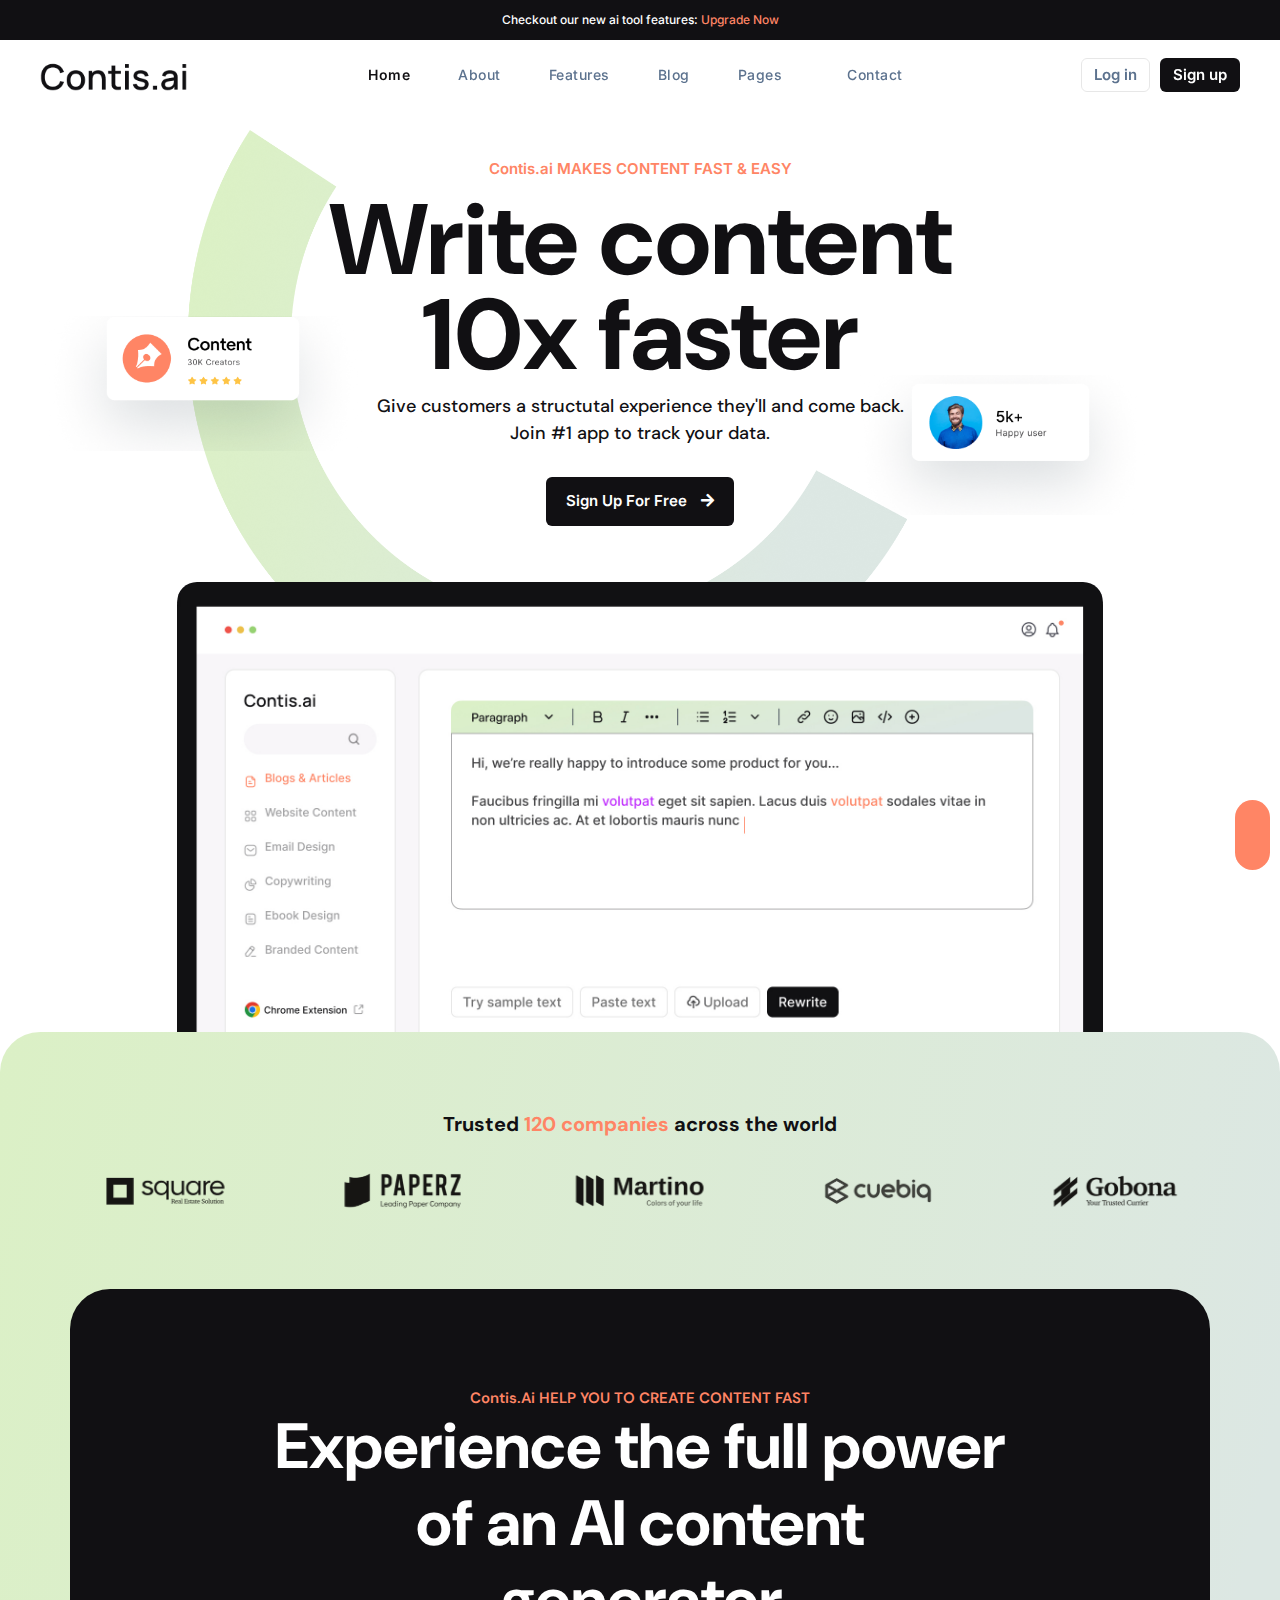
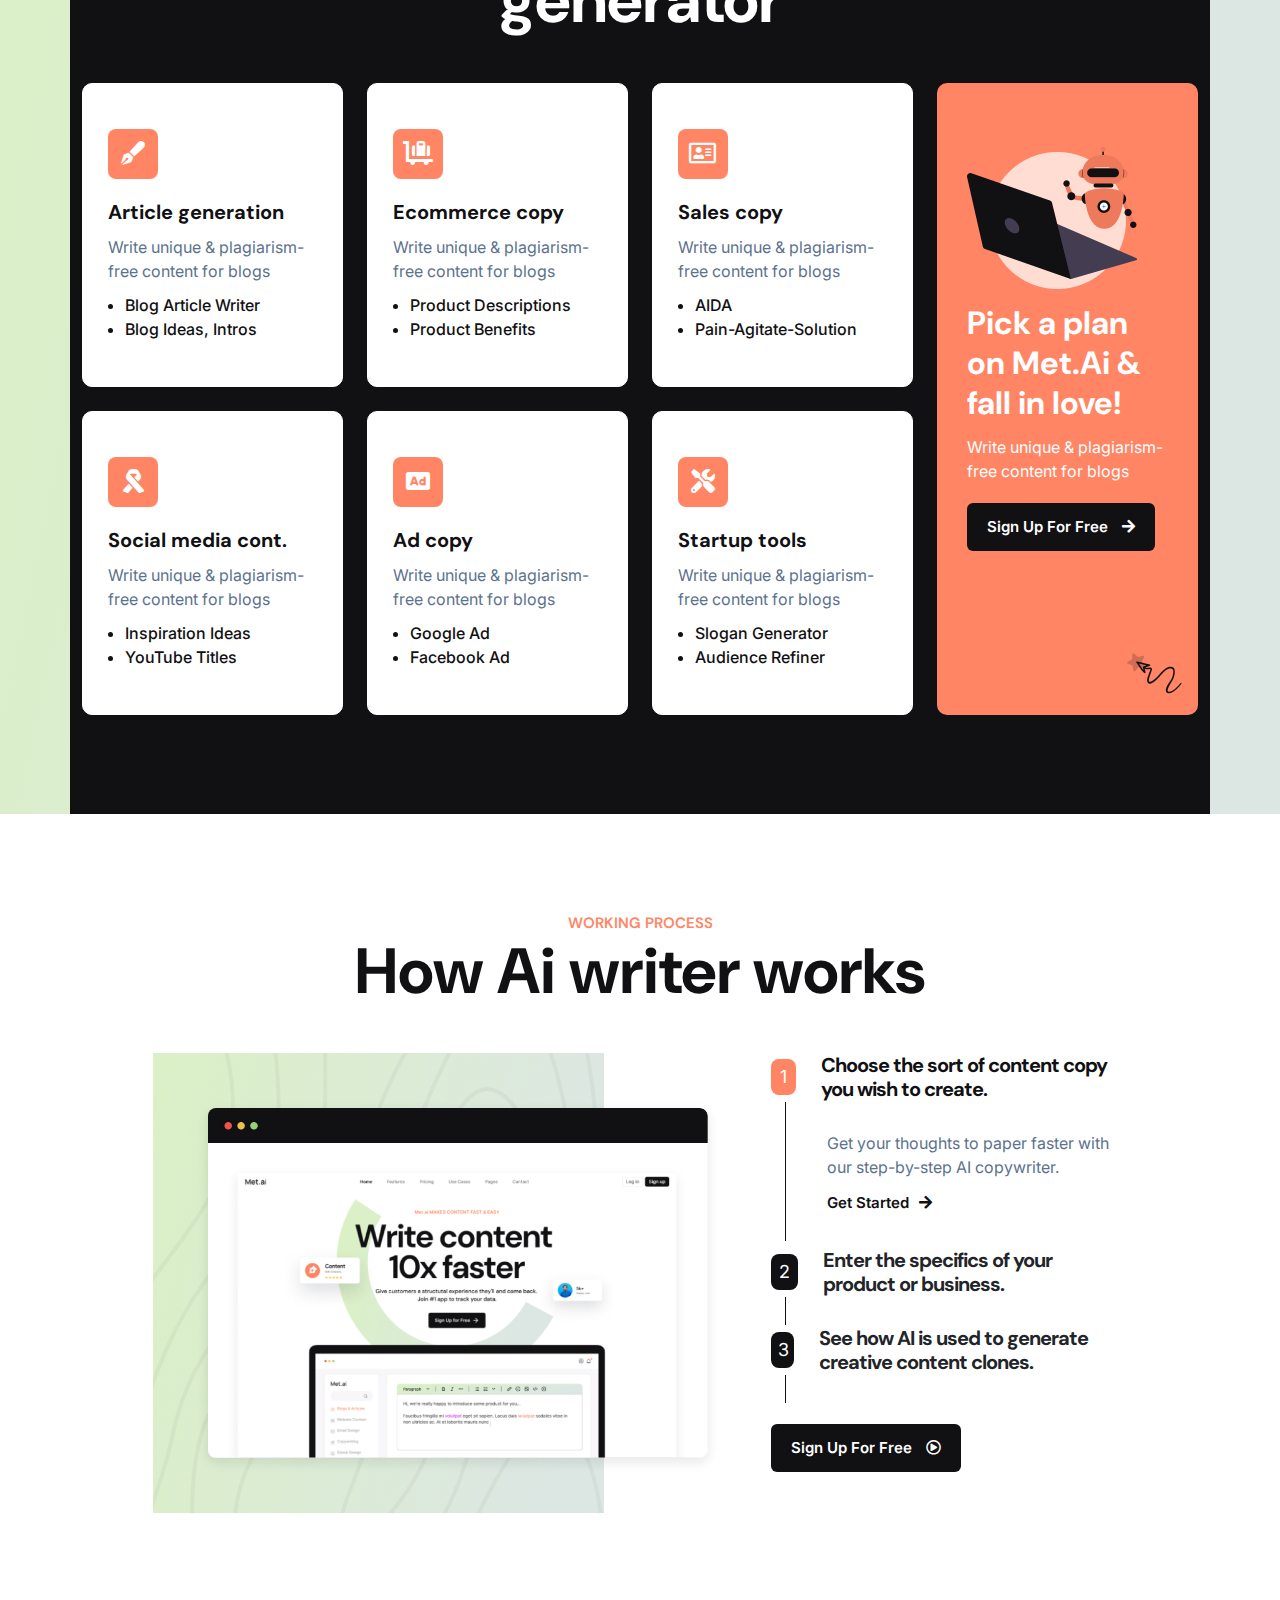
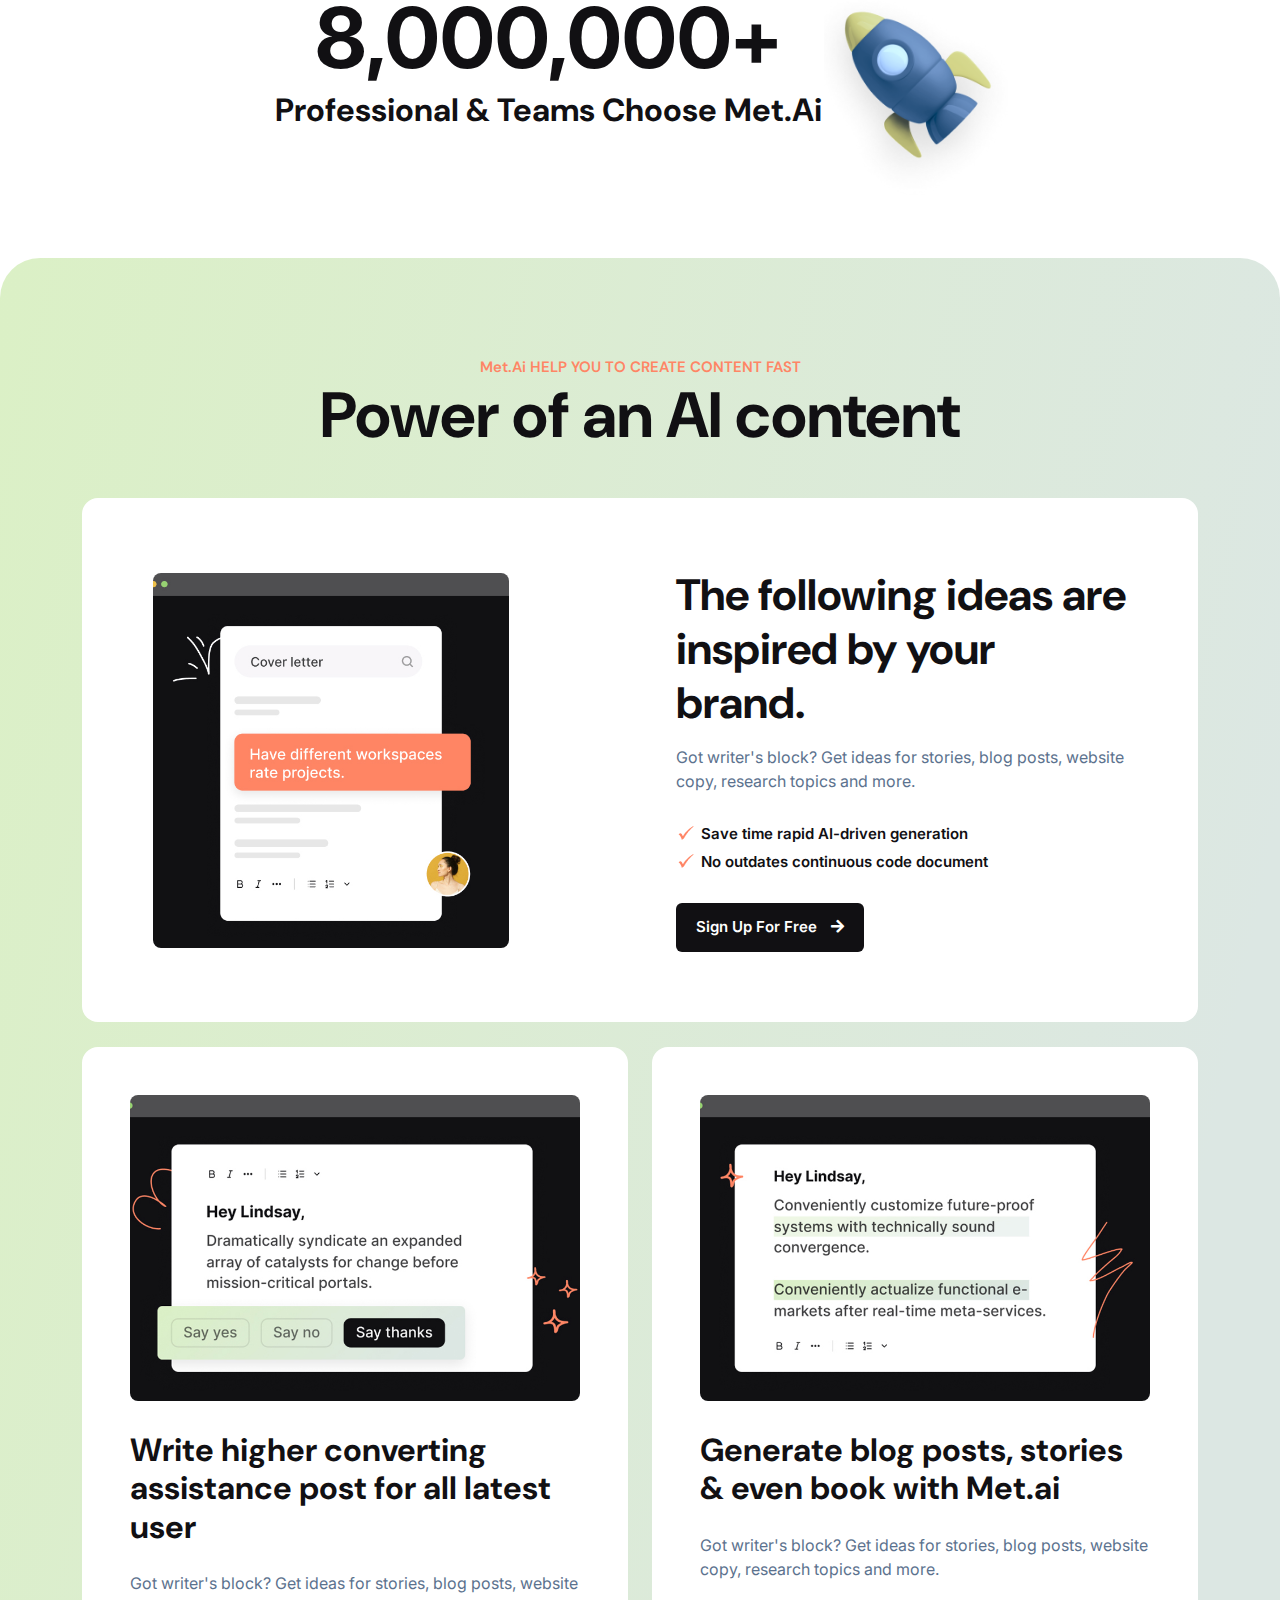
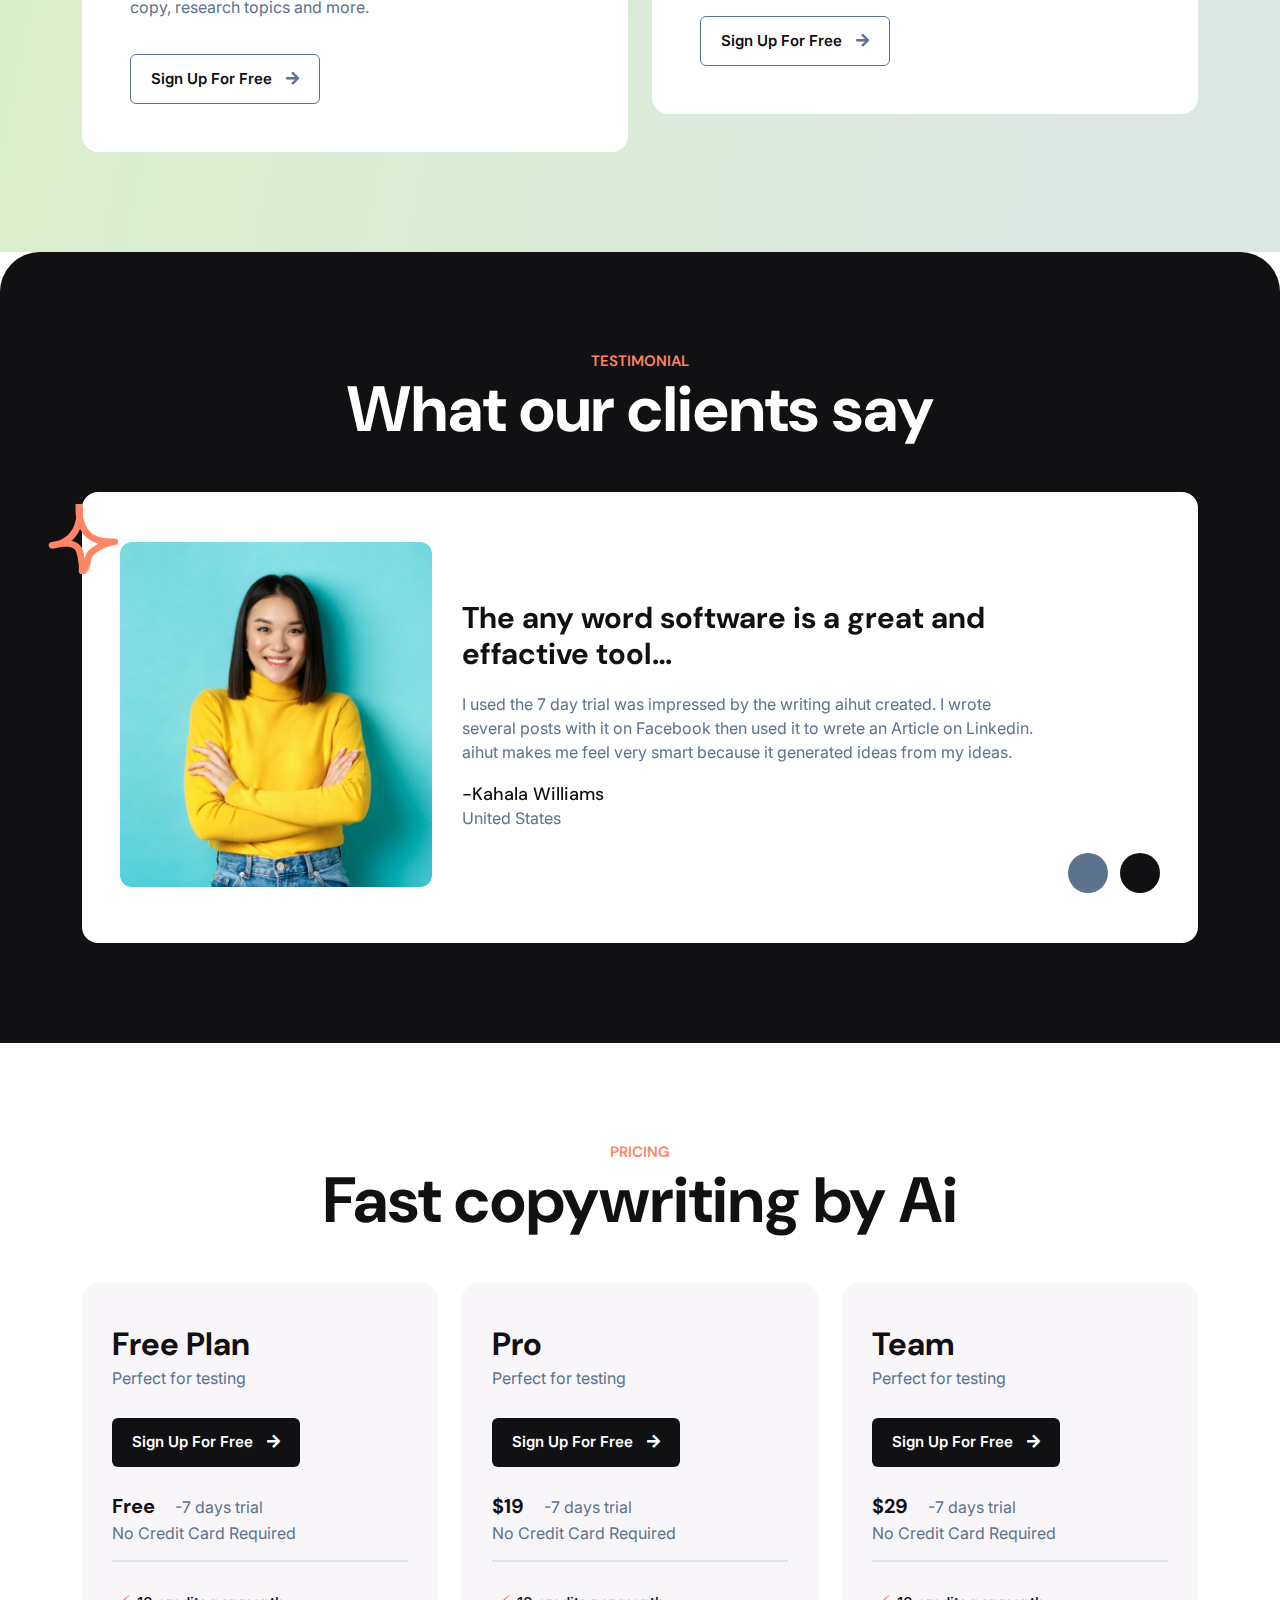
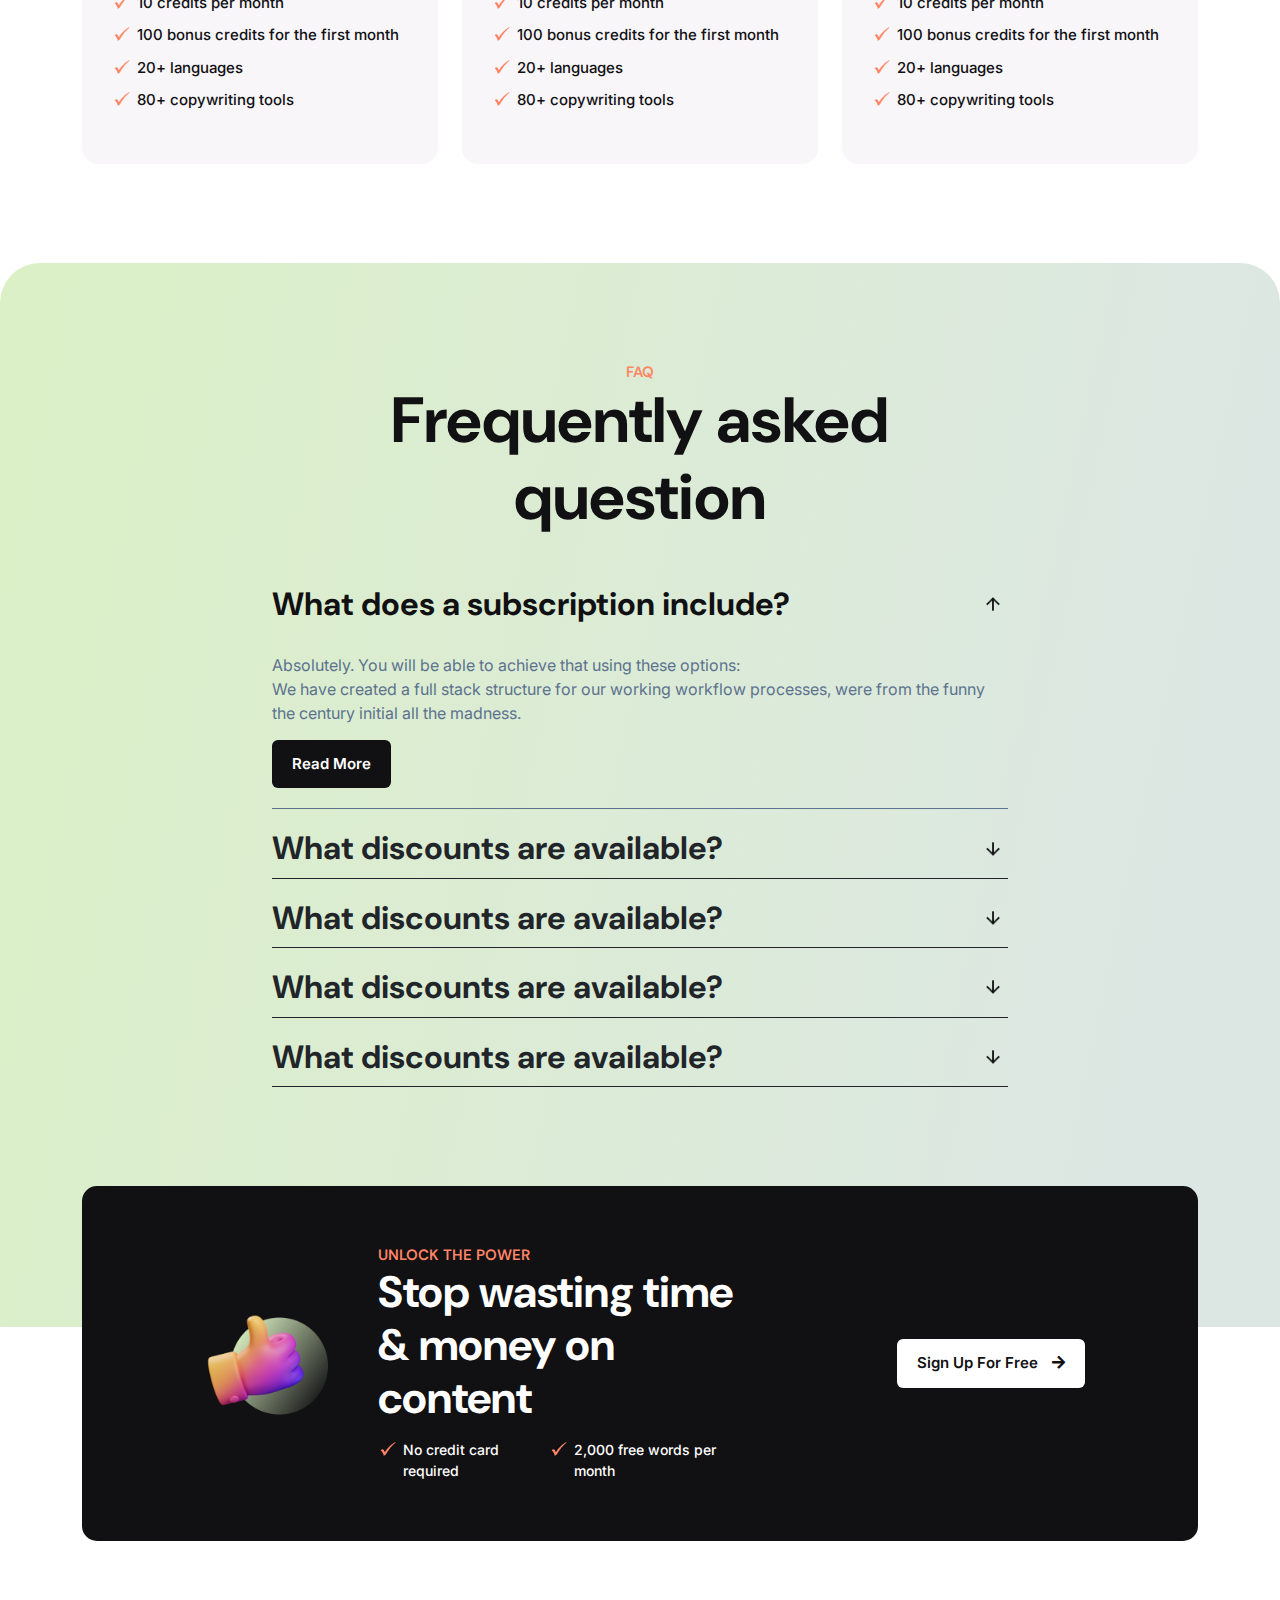
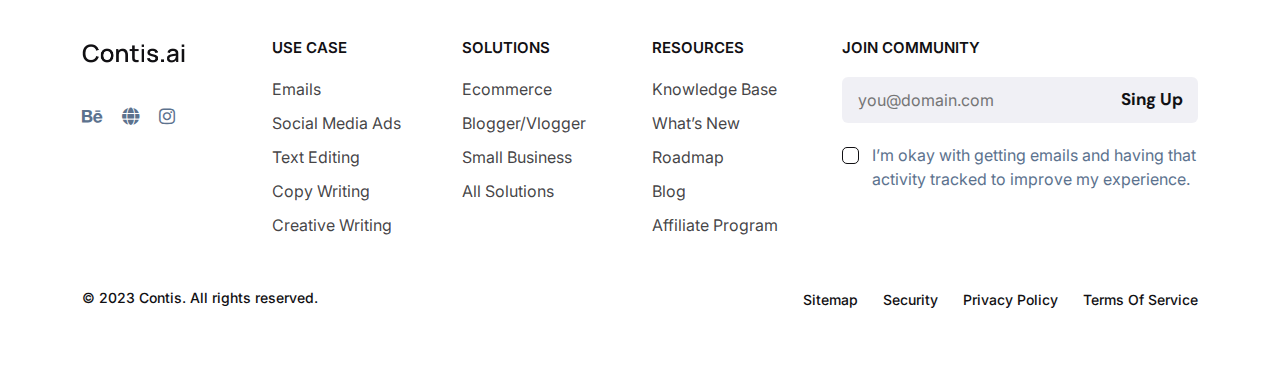
==== commit 878c8ca6: "responsiv css update" ====
--- a/index.html
+++ b/index.html
@@ -134,7 +134,7 @@
                     </div>
                 </div>
                 <div class="row justify-content-between">
-                    <div class="col-xl-2 col-sm-6">
+                    <div class="col-xl-2 col-sm-6 col-md-4">
                         <a href="#" class="tf__brand_img">
                             <img src="images/Brands-1.png" alt="brand name" class="img-fluid w-100">
                         </a>
@@ -165,7 +165,7 @@
         <div class="tf__main_service pt_100 ml_70 mr_70 pb_75">
             <div class="container">
                 <div class="row">
-                    <div class="col-xl-8 m-auto">
+                    <div class="col-xl-8 col-md-8 m-auto">
                         <div class="tf__common_heading">
                             <h6> <span>Contis.ai</span> HELP YOU TO CREATE CONTENT FAST</h6>
                             <h2>Experience the full power of an AI content generator</h2>
@@ -211,7 +211,7 @@
                             <div class="col-xl-4 col-md-6 mb-4">
                                 <div class="tf__single_service">
                                     <span><i class="fas fa-ribbon"></i></span>
-                                    <a href="#">Social media content</a>
+                                    <a href="#">Social media cont.</a>
                                     <p>Write unique & plagiarism- free content for blogs</p>
                                     <ul>
                                         <li>Inspiration Ideas</li>
@@ -369,7 +369,7 @@
     <section class="tf__content_creator pt_100 pb_100">
         <div class="container">
             <div class="row">
-                <div class="col-xl-8 m-auto">
+                <div class="col-xl-8 col-md-8 m-auto">
                     <div class="tf__common_heading">
                         <h6><span>Met.ai</span> HELP YOU TO CREATE CONTENT FAST</h6>
                         <h2 class="tf__common_heading_color">Power of an AI content</h2>
@@ -443,7 +443,7 @@
     <section class="tf__testimonial pt_100 pb_100">
         <div class="container">
             <div class="row">
-                <div class="col-xl-8 m-auto">
+                <div class="col-xl-8 col-md-8 m-auto">
                     <div class="tf__common_heading">
                         <h6>TESTIMONIAL</h6>
                         <h2>What our clients say</h2>
@@ -508,7 +508,7 @@
     <section class="tf__pricing pt_100 pb_75">
         <div class="container">
             <div class="row">
-                <div class="col-xl-8 m-auto">
+                <div class="col-xl-8 col-md-8 m-auto">
                     <div class="tf__common_heading">
                         <h6>pricing</h6>
                         <h2 class="tf__common_heading_color">Fast copywriting by Ai</h2>
@@ -579,7 +579,7 @@
     <section class="tf__faq pt_100 pb_240">
         <div class="container">
             <div class="row">
-                <div class="col-xl-6 m-auto">
+                <div class="col-xl-6 col-md-8 m-auto">
                     <div class="tf__common_heading tf__faq_common_heading">
                         <h6>faq</h6>
                         <h2 class="tf__common_heading_color">Frequently asked question</h2>
@@ -588,7 +588,7 @@
             </div>
 
             <div class="row">
-                <div class="col-xl-8 col-lg-8 mx-auto">
+                <div class="col-xl-8 col-md-8 col-lg-8 mx-auto">
                     <div class="accordion tf__faq_accordion" id="accordionExample01">
                         <div class="accordion-item">
                             <h2 class="accordion-header" id="headingOne">
@@ -756,7 +756,7 @@
                     </div>
                 </div>
                 <div class="col-xl-2 col-sm-6 col-md-3">
-                    <div class="tf__quick_link mt-sm-5">
+                    <div class="tf__quick_link tf__quick_link_sm ">
                         <h5>solutions</h5>
                         <ul>
                             <li><a href="#">Ecommerce</a></li>
@@ -767,7 +767,7 @@
                     </div>
                 </div>
                 <div class="col-xl-2 col-sm-6 col-md-3">
-                    <div class="tf__quick_link mt-sm-5">
+                    <div class="tf__quick_link tf__quick_link_sm">
                         <h5>RESOURCES</h5>
                         <ul>
                             <li><a href="#">Knowledge base</a></li>
@@ -779,7 +779,7 @@
                     </div>
                 </div>
                 <div class="col-xl-4 col-md-12 mx-auto">
-                    <div class="tf__address mt-sm-5">
+                    <div class="tf__address tf__quick_link_sm tf__address_md">
                         <h5>JOIN COMMUNITY</h5>
                         <div class="tf__footer_singup">
                             <input type="text" placeholder="you@domain.com">
--- a/css/responsive.css
+++ b/css/responsive.css
@@ -1,4 +1,12 @@
-@media (min-width: 1400px) and (max-width: 1600px) {}
+@media (min-width: 1400px) and (max-width: 1600px) {
+
+
+    .tf__banner::after {
+        top: 110px;
+        left: 280px;
+    }
+
+}
 
 @media (min-width: 1200px) and (max-width: 1399.99px) {
 
@@ -26,14 +34,55 @@
         font-size: 84px;
     }
 
+    .tf__single_testimonial {
+        padding: 50px;
+    }
+
+    .tf__testimonial_img {
+        width: 30%;
+        height: 345px;
+        float: left;
+    }
+
+    .tf__testimonial_text {
+        width: 55%;
+    }
+
+
+    .tf__testimonial_text h4 {
+        font-size: 30px;
+    }
+
     .tf__unlock_img {
         height: 114px;
     }
 
+    .tf__address {
+        margin-top: 0;
+    }
+
     /*==============================
     HOME PAGE END
     ===============================*/
+
+
+
+    /*==============================
+    CONTACT START
+    ===============================*/
+
+    .tf__blog_checkbox {
+        margin-bottom: 45px;
+    }
+
+    /*==============================
+    CONTACT END
+    ===============================*/
+
 }
+
+
+
 
 @media (min-width: 992px) and (max-width: 1199.99px) {
 
@@ -51,6 +100,7 @@
 
 
     /* banner start */
+
     .tf__banner::after {
         left: 59px;
     }
@@ -98,6 +148,7 @@
 
 
     /* work process start */
+
     .tf__work_process_img {
         height: 420px;
         width: 90%;
@@ -131,6 +182,38 @@
     /* work process end */
 
 
+    /* contant_creator start */
+
+    .tf__content_creator_top_text h4 {
+        font-size: 32px;
+    }
+
+    /* contant_creator end */
+
+
+    /*  testimonial start */
+
+    .tf__single_testimonial {
+        padding: 50px;
+    }
+
+    .tf__testimonial_img {
+        width: 40%;
+        height: 345px;
+        float: left;
+    }
+
+    .tf__testimonial_text {
+        width: 55%;
+    }
+
+    .tf__testimonial_text h4 {
+        font-size: 30px;
+    }
+
+    /*  testimonial end */
+
+
     /* fotter end */
     .tf__unlock {
         padding: 60px 30px;
@@ -140,18 +223,82 @@
         height: 156px;
     }
 
+    .tf__address_md {
+        margin-top: 30px !important;
+    }
+
     /* fotter end */
+
     /*==============================
     HOME PAGE END
     ===============================*/
 
 
+    /*==============================
+    ABOUT START
+    ===============================*/
+
+    .tf__single_service_responsib {
+        margin-top: 25px !important;
+    }
+
+    .tf__free_iteam_img {
+        width: 430px;
+        height: 373px;
+    }
+
+    /*==============================
+    ABOUT END
+    ===============================*/
+
+
+
+    /*==============================
+    BLOG START
+    ===============================*/
+
+    .tf__single_blog_img {
+        height: 260px;
+    }
+
+    /*==============================
+    BLOG END
+    ===============================*/
+
+
+
+    /*==============================
+    BLOG DETAILS START
+    ===============================*/
+
+    .tf__blog_checkbox {
+        margin-bottom: 45px;
+    }
+
+    .tf__blog_details_responsib {
+        margin-top: 35px !important;
+    }
+
+    /*==============================
+    BLOG DETAILS END
+    ===============================*/
+
+
+    /*==============================
+    CONTACT START
+    ===============================*/
+
+    .tf__blog_form {
+        margin-top: 35px;
+    }
+
+    /*==============================
+    CONTACT END
+    ===============================*/
 
 
 
 }
-
-
 
 
 
@@ -272,6 +419,7 @@
 
 
     /* service start */
+
     .tf__brand_heading h6 {
         font-size: 16px;
     }
@@ -289,10 +437,19 @@
         font-size: 36px;
     }
 
+    .tf__single_service_right {
+        padding: 20px 30px 45px;
+    }
+
+    .tf__single_service_right_heading {
+        font-size: 30px;
+    }
+
     /* service end */
 
 
     /* work_process start */
+
     .tf__work_process_img {
         height: 360px;
         margin-bottom: 45px;
@@ -332,21 +489,26 @@
         margin-bottom: 20px;
     }
 
+    .tf__counter_text {
+        width: 72%;
+    }
+
     .tf__counter_img {
-        height: 630px;
-        width: 100%;
+        height: 250px;
+        width: 25%;
     }
 
     /* work_process end */
 
 
     /* contant_creator page start */
+
     .tf__content_creator_top {
         padding: 20px 0px;
     }
 
     .tf__content_creator_top_img {
-        height: 450px;
+        height: 390px;
         padding: 0px 20px;
     }
 
@@ -368,10 +530,39 @@
         height: 450px;
     }
 
+    .tf__single_content_creator_bottom_text h4 {
+        font-size: 30px;
+    }
+
     /*  contant_creator end */
 
 
+    /*  testimonial start */
+
+    .tf__single_testimonial {
+        padding: 50px;
+    }
+
+    .tf__testimonial_img {
+        width: 40%;
+        height: 345px;
+        float: left;
+    }
+
+    .tf__testimonial_text {
+        width: 55%;
+    }
+
+    .tf__testimonial_text h4 {
+        font-size: 30px;
+    }
+
+    /*  testimonial end */
+
+
+
     /*  faq start */
+
     .tf__faq_accordion .accordion-item .accordion-button {
         font-size: 18px;
     }
@@ -380,8 +571,9 @@
 
 
     /*  footer start */
+
     .tf__unlock {
-        padding: 60px 20px;
+        padding: 60px 37px;
     }
 
     .tf__unlock_heading h2 {
@@ -394,9 +586,11 @@
     }
 
     .tf__unlock_img {
-        height: 270px;
-        width: 50%;
-        margin: auto;
+        display: none;
+    }
+
+    .tf__address_md {
+        margin-top: 30px !important;
     }
 
     .tf__copyright {
@@ -414,13 +608,78 @@
 
     /*  footer end */
 
-
     /*==============================
     HOME PAGE END
     ===============================*/
 
 
 
+    /*==============================
+    ABOUT START
+    ===============================*/
+    .tf__about_img {
+        margin-top: 35px;
+        width: 80%;
+        height: 500px;
+    }
+
+    .tf__single_service_responsib {
+        margin-top: 25px !important;
+    }
+
+    .tf__team_img {
+        height: 320px;
+        margin-bottom: 35px;
+        width: 50%;
+    }
+
+    /*==============================
+    ABOUT END
+    ===============================*/
+
+
+
+    /*==============================
+    BLOG DETAILS START
+    ===============================*/
+
+    .tf__blog_details_left_img {
+        height: 430px;
+    }
+
+    .tf__blog_details_author ul li {
+        margin-right: 20px;
+    }
+
+    .tf__blog_details_left_text_img {
+        height: 200px;
+    }
+
+    .tf__blog_checkbox {
+        margin-bottom: 45px;
+    }
+
+    .tf__blog_details_responsib {
+        margin-top: 35px !important;
+    }
+
+    /*==============================
+    BLOG DETAILS END
+    ===============================*/
+
+
+
+    /*==============================
+    CONTACT START
+    ===============================*/
+
+    .tf__blog_form {
+        margin-top: 35px;
+    }
+
+    /*==============================
+    CONTACT END
+    ===============================*/
 
 
 
@@ -545,6 +804,7 @@
 
 
     /* service start */
+
     .tf__brand_heading h6 {
         font-size: 16px;
     }
@@ -574,6 +834,7 @@
 
 
     /* work_process start */
+
     .tf__work_process_img {
         height: 360px;
         margin-bottom: 45px;
@@ -621,12 +882,11 @@
         height: 144px;
     }
 
-
-
     /* work_process end */
 
 
     /* contant_creator page start */
+
     .tf__content_creator_top {
         padding: 20px 0px;
     }
@@ -695,6 +955,7 @@
 
 
     /*  faq start */
+
     .tf__faq_accordion .accordion-item .accordion-button {
         font-size: 18px;
     }
@@ -703,6 +964,7 @@
 
 
     /*  footer start */
+
     .tf__unlock {
         padding: 60px 20px;
     }
@@ -720,10 +982,6 @@
         margin-top: 22px;
     }
 
-
-
-
-
     .tf__copyright {
         margin-top: 60px !important;
     }
@@ -737,11 +995,100 @@
         margin-left: 0;
     }
 
+    .tf__quick_link_sm {
+        margin-top: 25px;
+    }
+
     /*  footer end */
 
-
     /*==============================
     HOME PAGE END
+    ===============================*/
+
+
+    /*==============================
+    ABOUT START
+    ===============================*/
+    .tf__about_img {
+        margin-top: 35px;
+        width: 80%;
+        height: 500px;
+    }
+
+    .tf__single_service_responsib {
+        margin-top: 25px !important;
+    }
+
+    .tf__team_img {
+        height: 320px;
+        margin-bottom: 35px;
+        width: 65%;
+    }
+
+    .tf__free_iteam_img {
+        width: 400px;
+        height: 345px;
+    }
+
+    /*==============================
+    ABOUT END
+    ===============================*/
+
+
+    /*==============================
+    BLOG START
+    ===============================*/
+
+    .tf__blog_search input {
+        width: 100%;
+    }
+
+    .tf__single_blog_img {
+        height: 300px;
+    }
+
+    /*==============================
+    BLOG END
+    ===============================*/
+
+
+    /*==============================
+    BLOG DETAILS START
+    ===============================*/
+
+    .tf__blog_details_left_img {
+        height: 320px;
+    }
+
+    .tf__blog_details_author ul li {
+        margin-right: 20px;
+    }
+
+    .tf__blog_checkbox {
+        margin-bottom: 45px;
+    }
+
+    .tf__blog_details_responsib {
+        margin-top: 35px !important;
+    }
+
+    /*==============================
+    BLOG DETAILS END
+    ===============================*/
+
+    /*==============================
+    CONTACT START
+    ===============================*/
+    .tf__contact_area {
+        margin-bottom: 25px;
+    }
+
+    .tf__blog_form {
+        margin-top: 35px;
+    }
+
+    /*==============================
+    CONTACT END
     ===============================*/
 
 
@@ -865,6 +1212,7 @@
 
 
     /* service start */
+
     .tf__brand_heading h6 {
         font-size: 16px;
     }
@@ -887,7 +1235,6 @@
     }
 
     /* service end */
-
 
 
     /* work_process start */
@@ -981,7 +1328,6 @@
         margin-right: 0;
     }
 
-
     .tf__single_testimonial {
         padding: 30px;
     }
@@ -991,7 +1337,6 @@
         height: auto;
     }
 
-
     .tf__testimonial_text {
         max-width: 100%;
         margin-top: 30px;
@@ -1018,6 +1363,7 @@
 
 
     /*  faq start */
+
     .tf__faq_accordion .accordion-item .accordion-button {
         font-size: 18px;
     }
@@ -1026,6 +1372,7 @@
 
 
     /*  footer start */
+
     .tf__unlock {
         padding: 60px 20px;
     }
@@ -1064,41 +1411,103 @@
     }
 
     /*  footer end */
+
     /*==============================
     HOME PAGE END
     ===============================*/
 
 
+
     /*==============================
     ABOUT START
     ===============================*/
-
-    /*  page start */
-    /*  page end */
-
+    .tf__about_img {
+        margin-top: 35px;
+    }
+
+    .tf__single_service_responsib {
+        margin-top: 25px !important;
+    }
+
+    .tf__team_img {
+        height: 320px;
+        margin-bottom: 35px;
+    }
+
+    .tf__free_iteam_img {
+        width: 280px;
+        height: 245px;
+    }
 
     /*==============================
     ABOUT END
     ===============================*/
 
 
-
-
-    /*  page start */
-    /*  page end */
-
-
-
-
-
-
-
-
-
-
-
-
-
+    /*==============================
+    BLOG START
+    ===============================*/
+
+    .tf__blog_search input {
+        width: 100%;
+    }
+
+    /*==============================
+    BLOG END
+    ===============================*/
+
+
+    /*==============================
+    BLOG DETAILS START
+    ===============================*/
+
+    .tf__blog_details_left_img {
+        height: 180px;
+    }
+
+    .tf__blog_details_author ul li {
+        margin-top: 20px;
+    }
+
+    .tf__blog_details_left_text_img {
+        height: 180px;
+    }
+
+
+    .tf__blog_social_link ul li a,
+    .tf__blog_social_media ul li a {
+        font-size: 14px;
+        margin-right: 10px;
+    }
+
+    .tf__blog_checkbox {
+        margin-bottom: 70px;
+    }
+
+    .tf__blog_details_responsib {
+        margin-top: 35px !important;
+    }
+
+    /*==============================
+    BLOG DETAILS END
+    ===============================*/
+
+
+
+    /*==============================
+    CONTACT START
+    ===============================*/
+    .tf__contact_area {
+        margin-bottom: 25px;
+    }
+
+    .tf__blog_form {
+        margin-top: 35px;
+    }
+
+    /*==============================
+    CONTACT END
+    ===============================*/
 
 
 }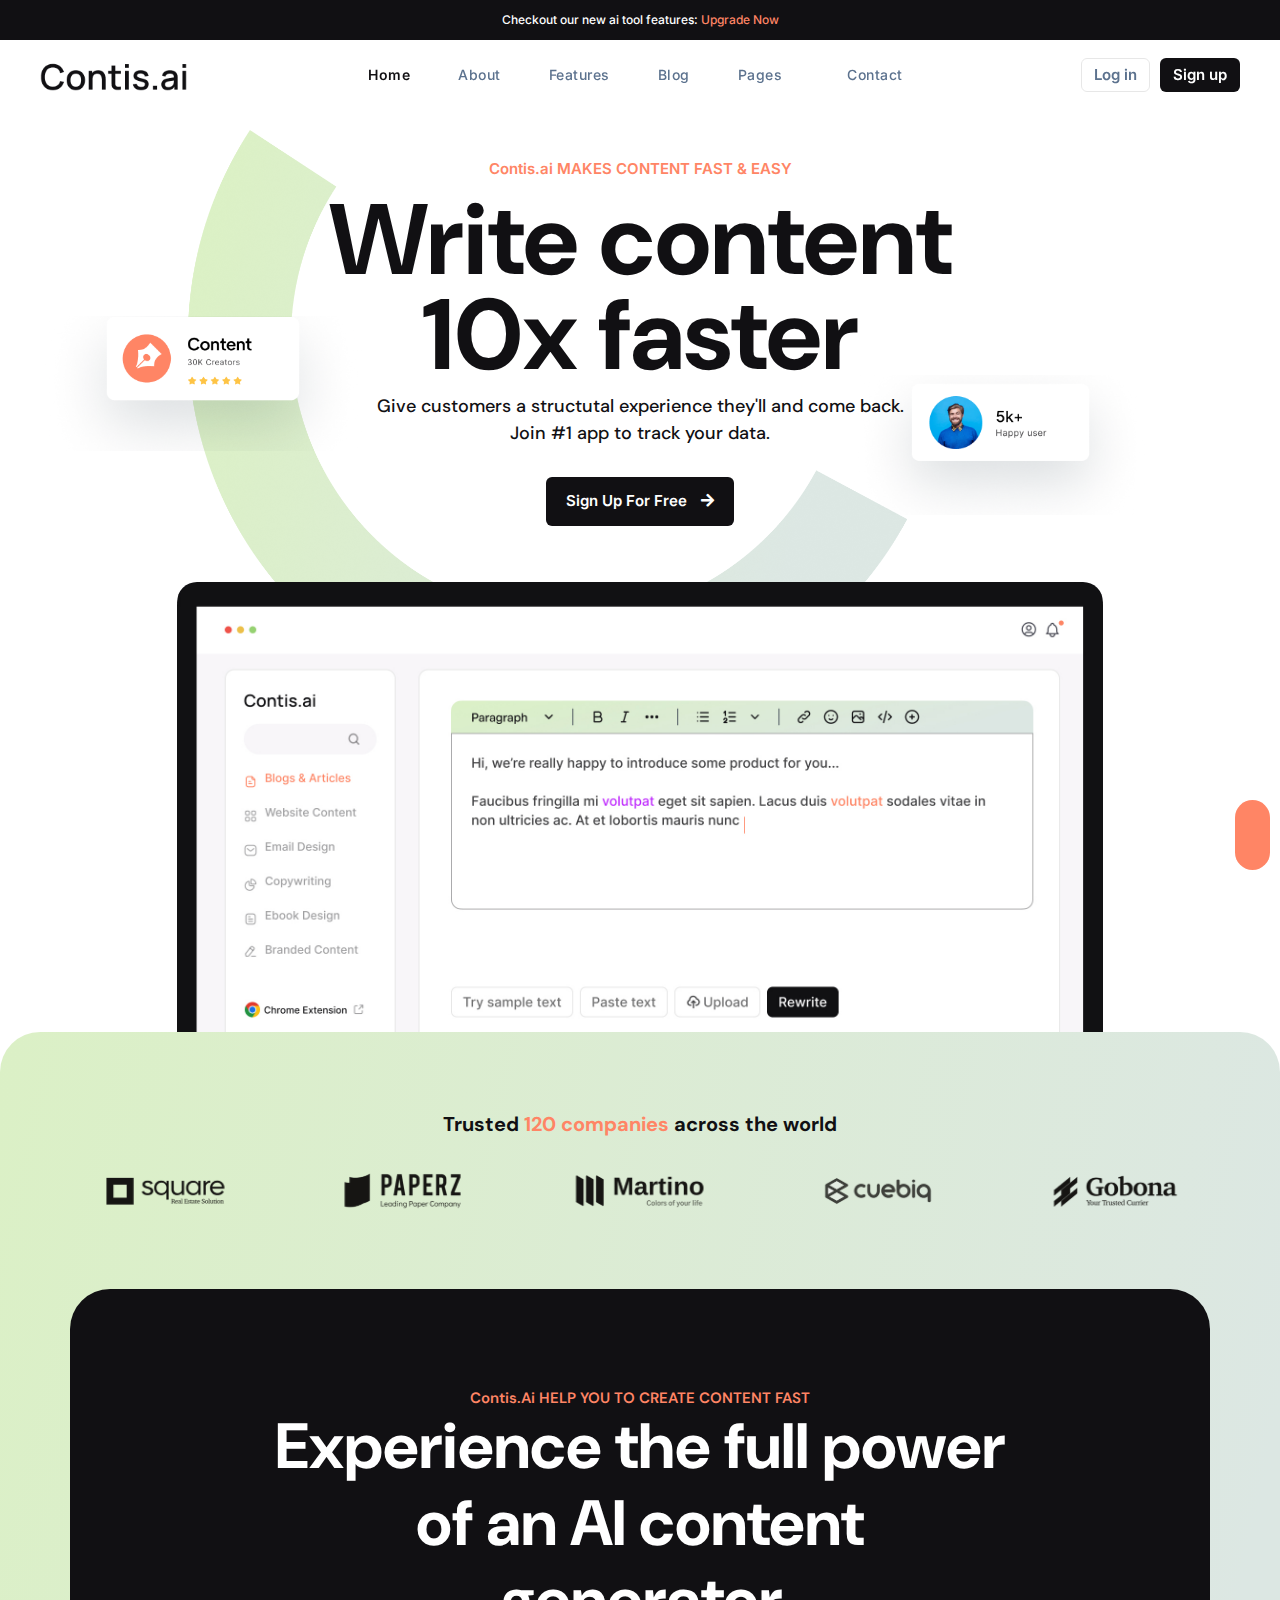
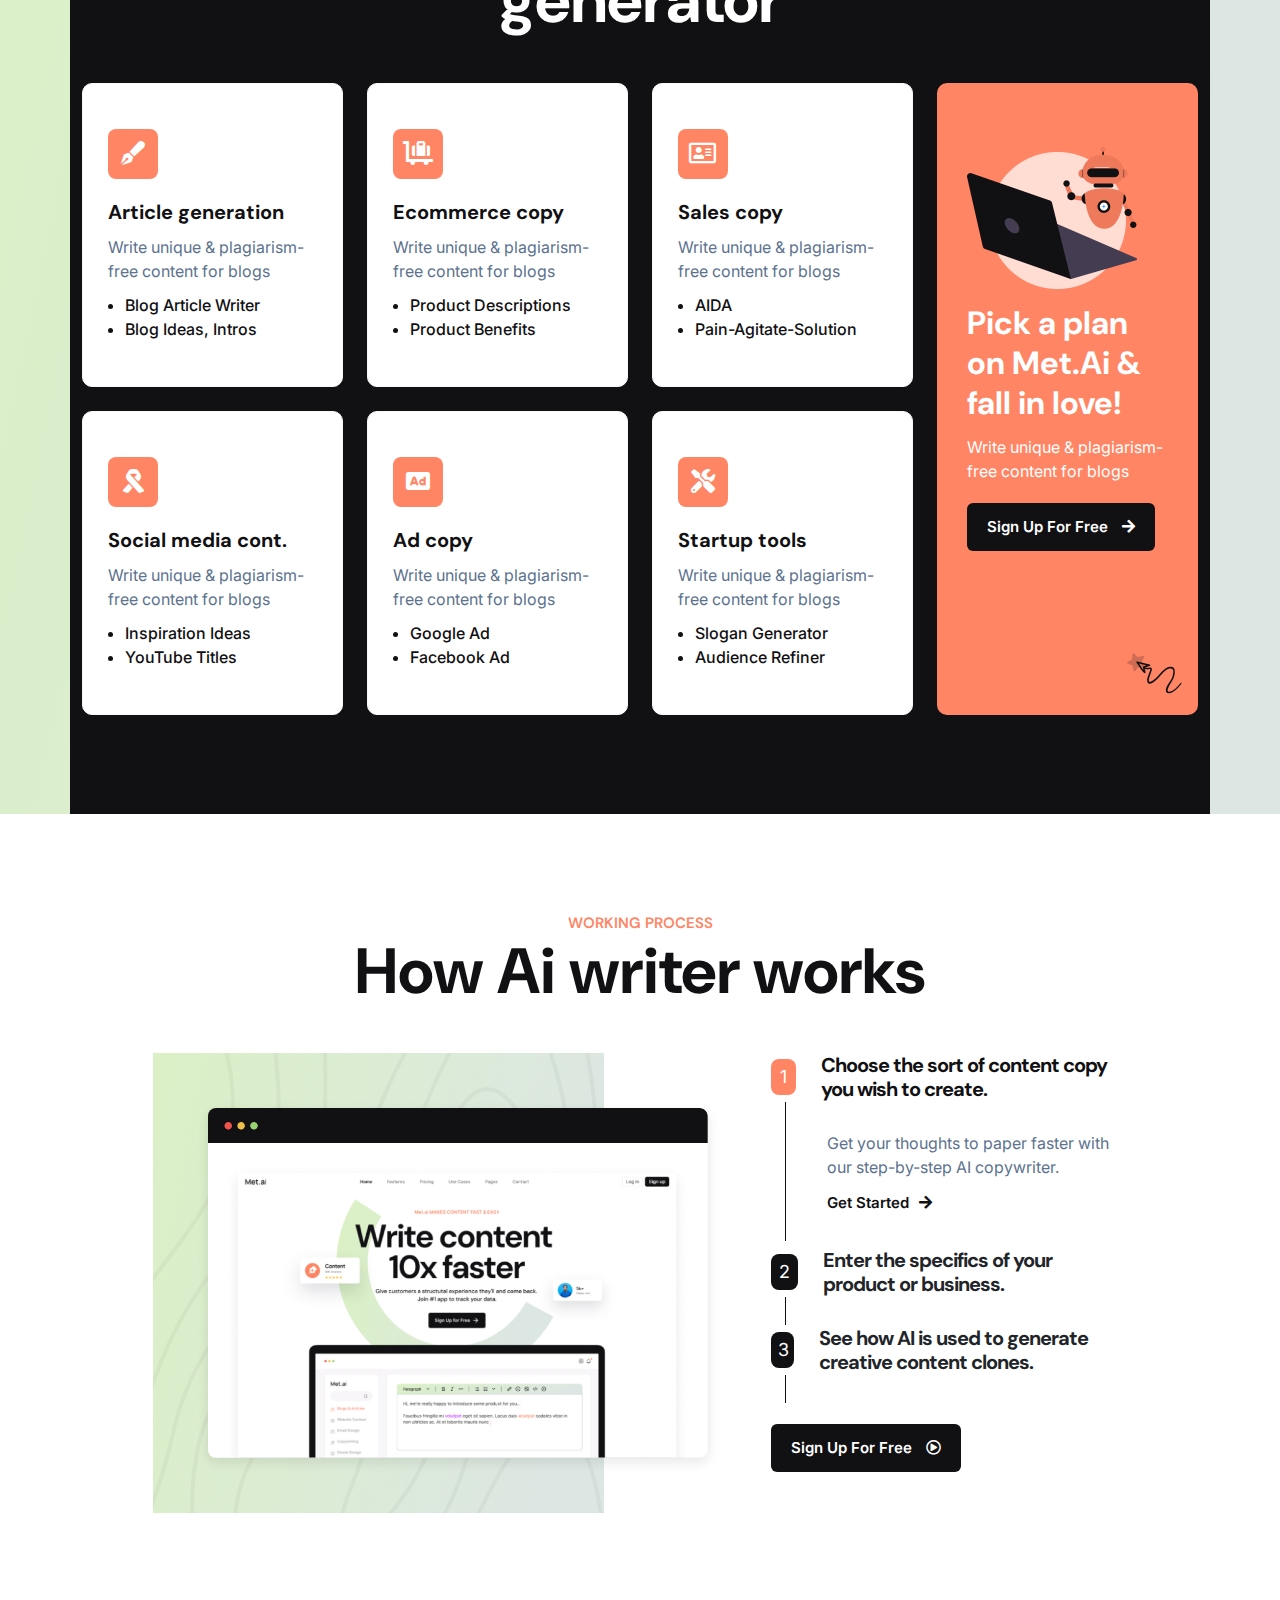
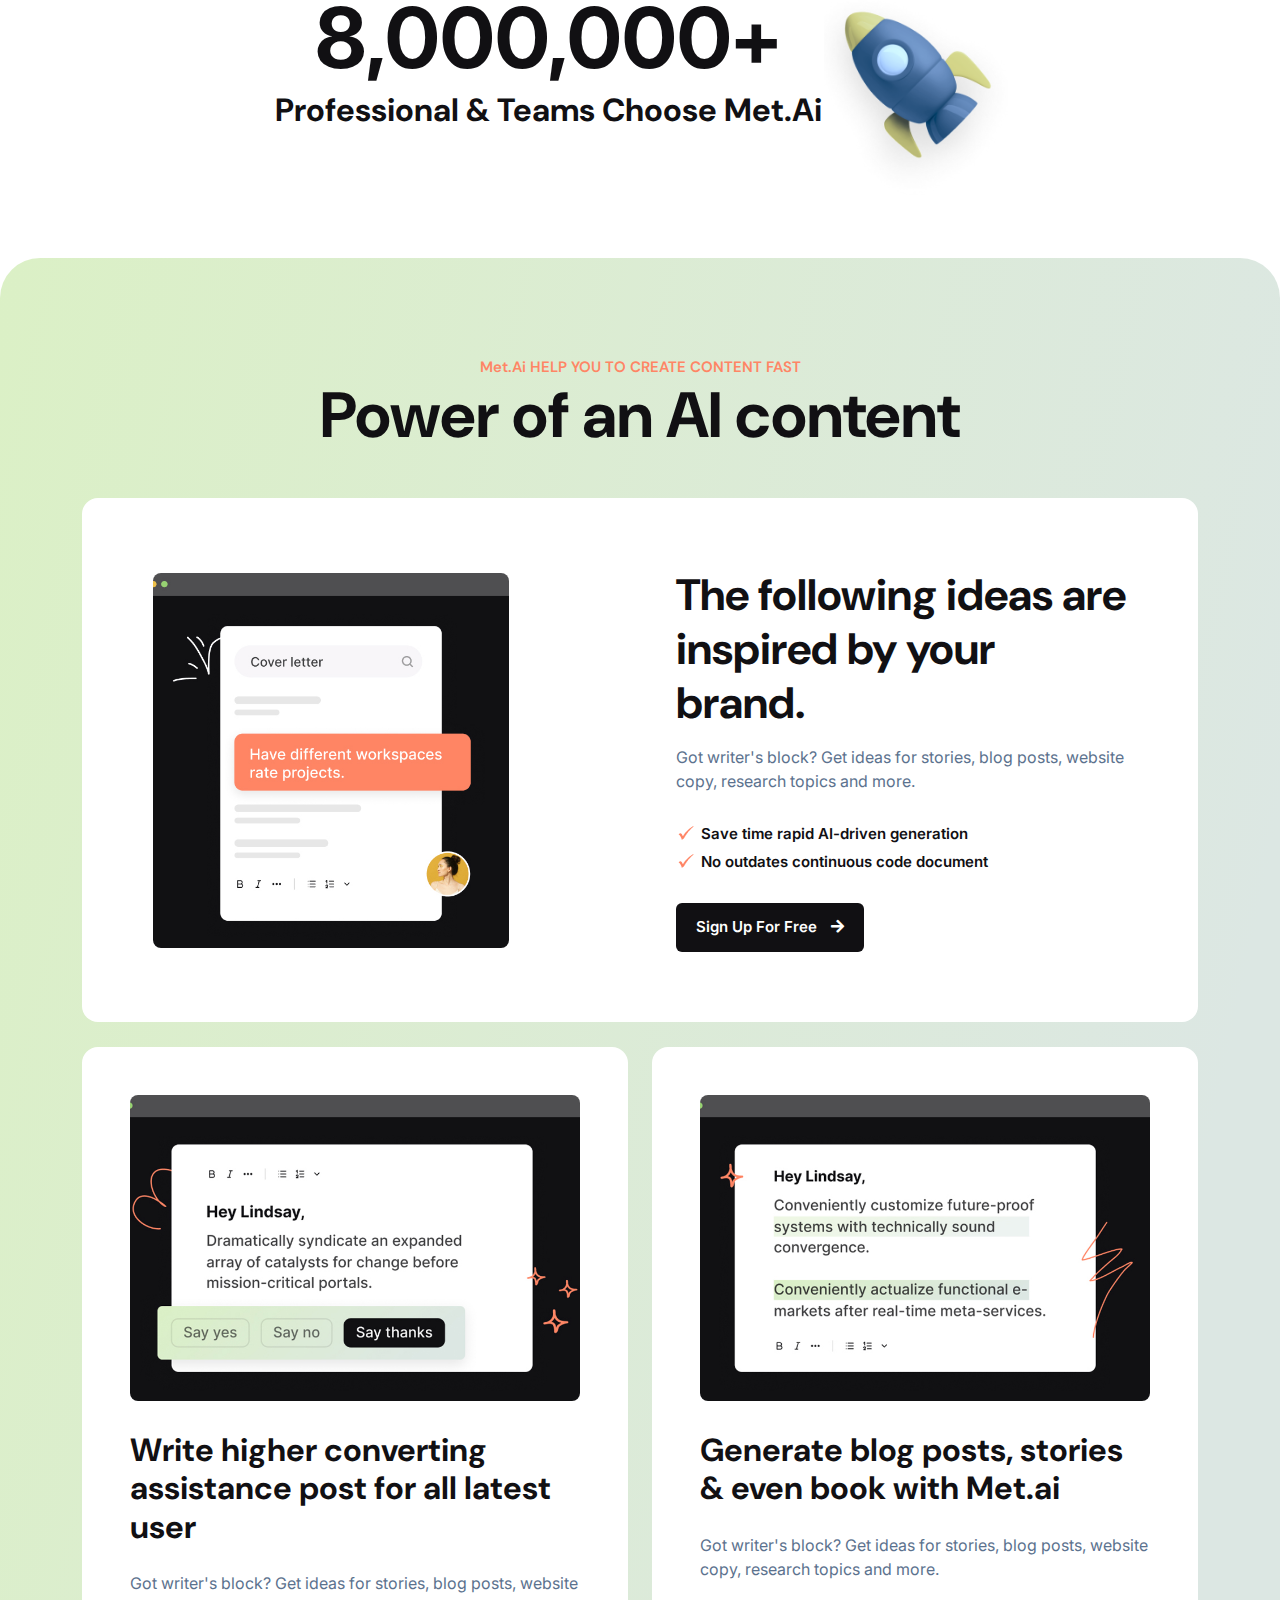
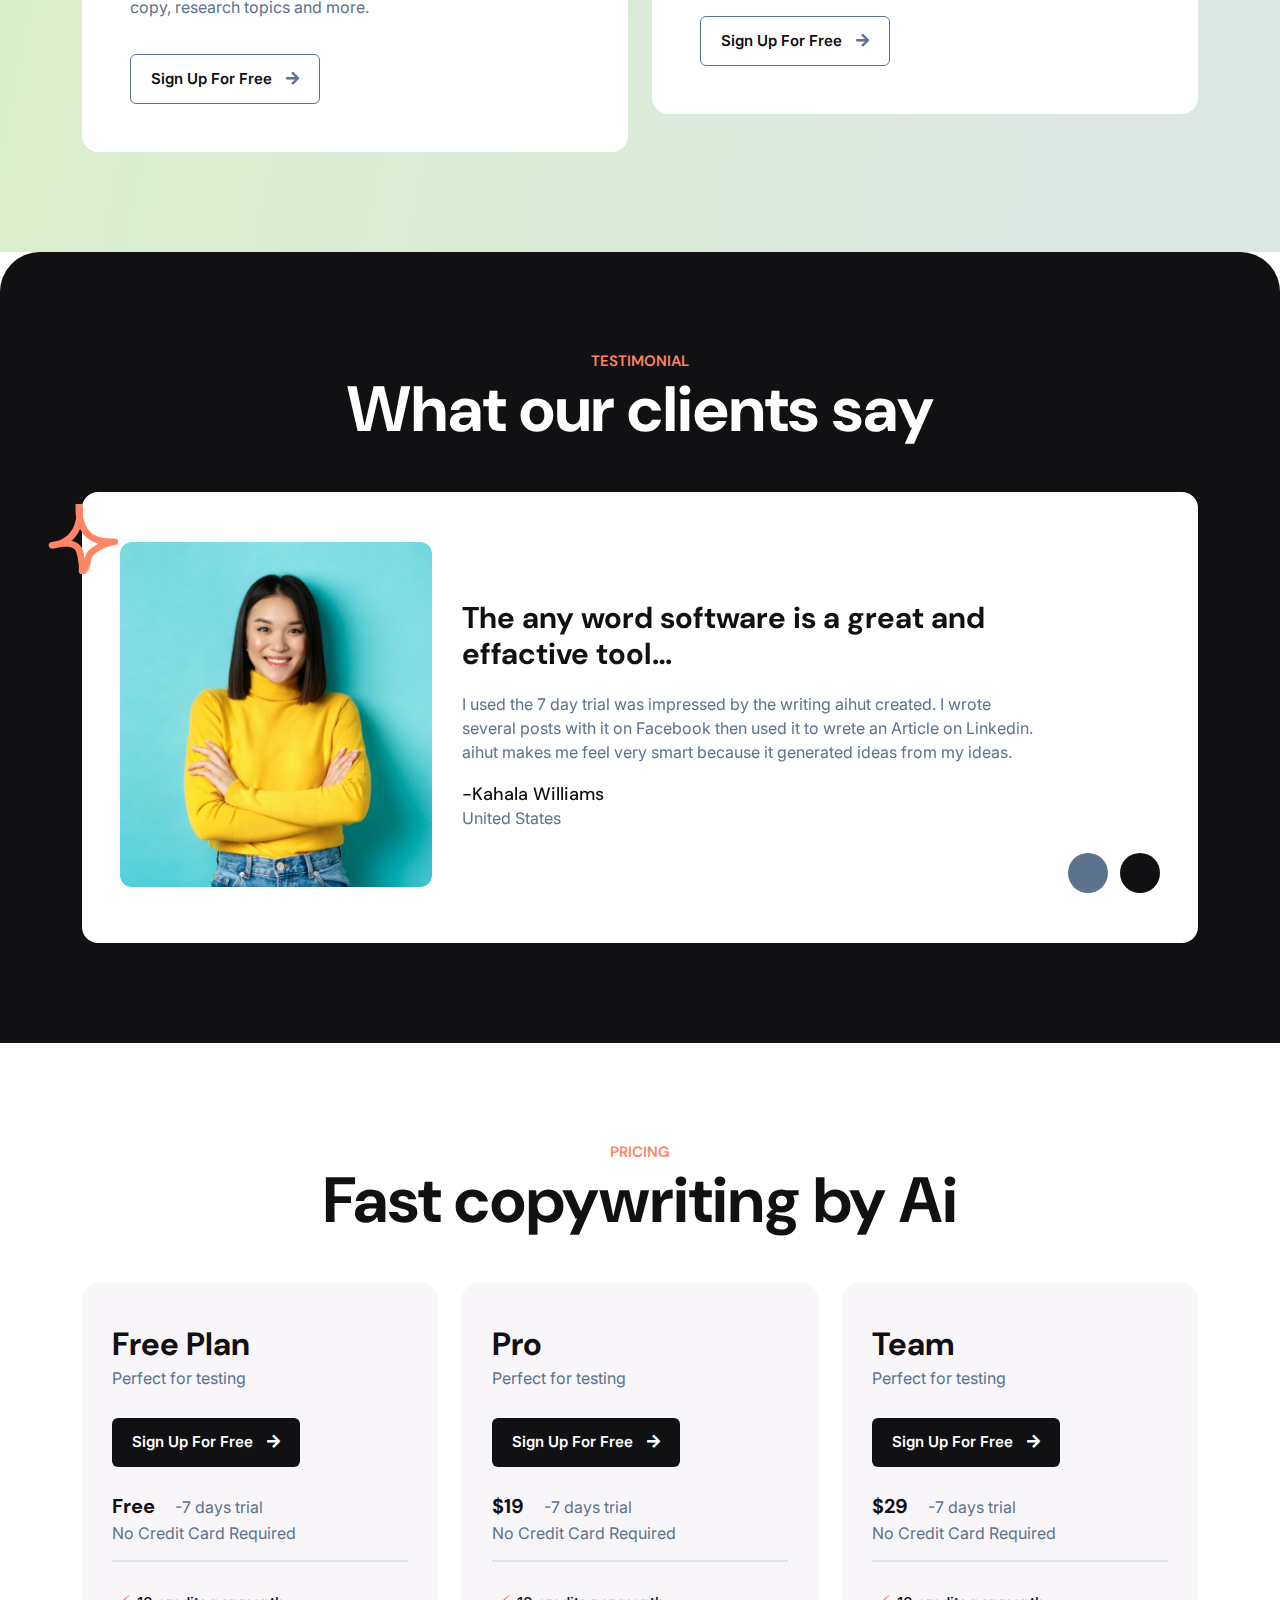
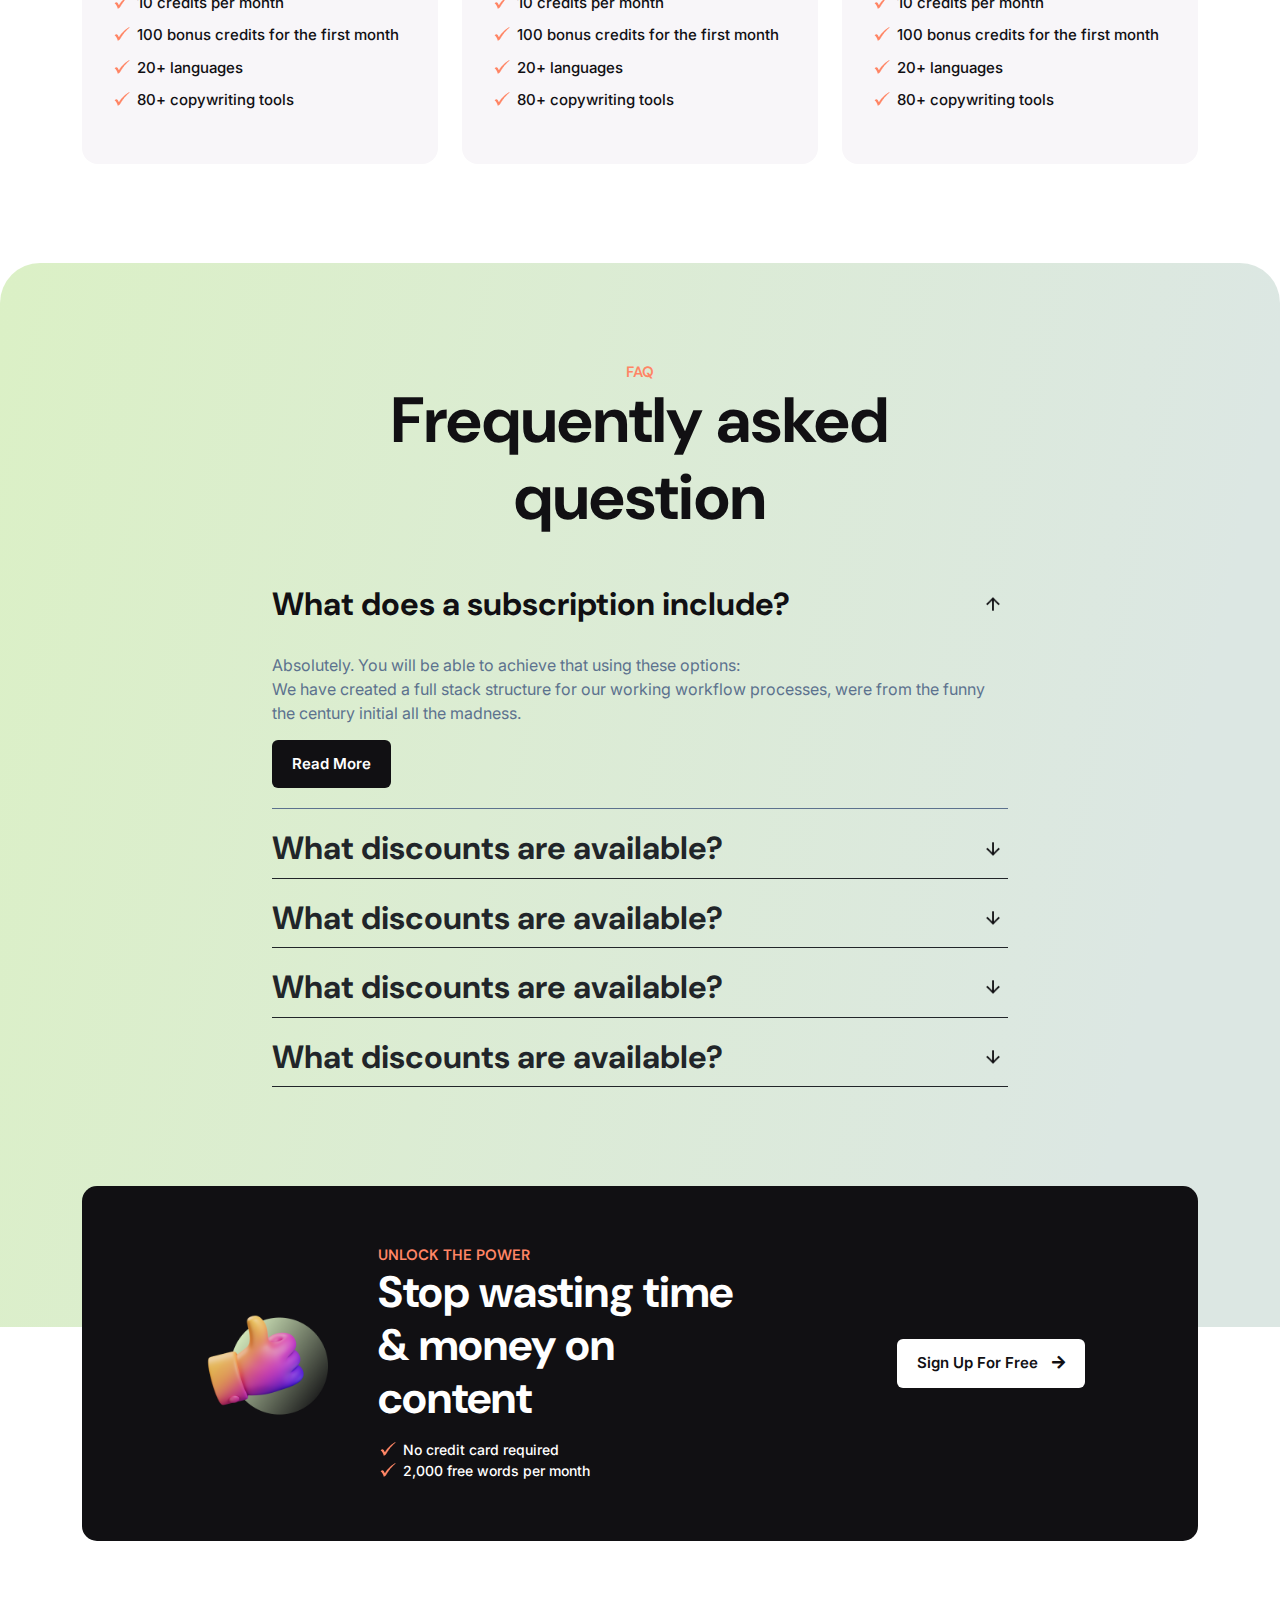
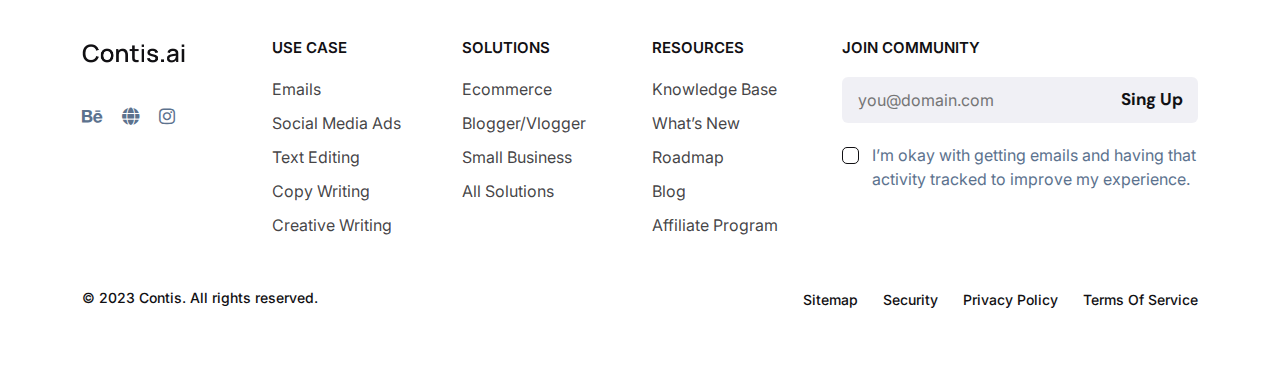
==== commit 27633b8c: "css update" ====
--- a/index.html
+++ b/index.html
@@ -178,7 +178,7 @@
                             <div class="col-xl-4 col-md-6 mb-4">
                                 <div class="tf__single_service">
                                     <span><i class="fas fa-pen-fancy"></i></span>
-                                    <a href="#">Article generation</a>
+                                    <a class="tf__single_service_link" href="#">Article generation</a>
                                     <p>Write unique & plagiarism- free content for blogs</p>
                                     <ul>
                                         <li>Blog Article Writer</li>
@@ -189,7 +189,7 @@
                             <div class="col-xl-4 col-md-6 mb-4">
                                 <div class="tf__single_service">
                                     <span><i class="fas fa-luggage-cart"></i></span>
-                                    <a href="#">Ecommerce copy</a>
+                                    <a class="tf__single_service_link" href="#">Ecommerce copy</a>
                                     <p>Write unique & plagiarism- free content for blogs</p>
                                     <ul>
                                         <li>Product Descriptions</li>
@@ -200,7 +200,7 @@
                             <div class="col-xl-4 col-md-6 mb-4">
                                 <div class="tf__single_service">
                                     <span><i class="far fa-address-card"></i></span>
-                                    <a href="#">Sales copy</a>
+                                    <a class="tf__single_service_link" href="#">Sales copy</a>
                                     <p>Write unique & plagiarism- free content for blogs</p>
                                     <ul>
                                         <li>AIDA</li>
@@ -211,7 +211,7 @@
                             <div class="col-xl-4 col-md-6 mb-4">
                                 <div class="tf__single_service">
                                     <span><i class="fas fa-ribbon"></i></span>
-                                    <a href="#">Social media cont.</a>
+                                    <a class="tf__single_service_link" href="#">Social media cont.</a>
                                     <p>Write unique & plagiarism- free content for blogs</p>
                                     <ul>
                                         <li>Inspiration Ideas</li>
@@ -222,7 +222,7 @@
                             <div class="col-xl-4 col-md-6 mb-4">
                                 <div class="tf__single_service">
                                     <span><i class="fas fa-ad"></i></span>
-                                    <a href="#">Ad copy</a>
+                                    <a class="tf__single_service_link" href="#">Ad copy</a>
                                     <p>Write unique & plagiarism- free content for blogs</p>
                                     <ul>
                                         <li>google ad</li>
@@ -233,7 +233,7 @@
                             <div class="col-xl-4 col-md-6 mb-4">
                                 <div class="tf__single_service">
                                     <span><i class="fas fa-tools"></i></span>
-                                    <a href="#">Startup tools</a>
+                                    <a class="tf__single_service_link" href="#">Startup tools</a>
                                     <p>Write unique & plagiarism- free content for blogs</p>
                                     <ul>
                                         <li>Slogan Generator</li>
--- a/css/style.css
+++ b/css/style.css
@@ -123,6 +123,11 @@
 
 .tf__common_btn2 i {
   color: var(--paraColor) !important;
+  transition: all linear .3s;
+  -webkit-transition: all linear .3s;
+  -moz-transition: all linear .3s;
+  -ms-transition: all linear .3s;
+  -o-transition: all linear .3s;
 }
 
 .tf__common_btn2:hover i {
@@ -291,7 +296,7 @@
   font-weight: 400;
   display: block;
   text-transform: capitalize;
-  border-bottom: 1px solid #00a6fb26;
+  border-bottom: 1px solid #eeeeeea6;
   padding: 7px 20px;
   border-left: 1px solid transparent;
   transition: all linear .3s;
@@ -303,9 +308,9 @@
 
 .tf__dropdown li a:hover,
 .tf__dropdown li a.active {
-  color: var(--colorBlack) !important;
-  background: #00a6fb12;
+  background: #ff856512;
   border-left: 5px solid var(--colorPrimary);
+  color: var(--colorPrimary) !important;
 }
 
 .tf__dropdown li:last-child a {
@@ -493,7 +498,7 @@
   -moz-transition: all linear .3s;
   -ms-transition: all linear .3s;
   -o-transition: all linear .3s;
-  border: 1px solid var(--colorWhite);
+  border: 1px solid #F8F6F9;
 }
 
 .tf__single_service span {
@@ -516,12 +521,20 @@
   font-size: 20px;
   font-weight: 700;
   font-family: var(--headingFont);
-  color: var(--colorSecondary);
-  transition: all linear .3s;
-  -webkit-transition: all linear .3s;
-  -moz-transition: all linear .3s;
-  -ms-transition: all linear .3s;
-  -o-transition: all linear .3s;
+  color: var(--colorSecondary) !important;
+  transition: all linear .3s;
+  -webkit-transition: all linear .3s;
+  -moz-transition: all linear .3s;
+  -ms-transition: all linear .3s;
+  -o-transition: all linear .3s;
+}
+
+.tf__single_service:hover .tf__single_service_link {
+  color: var(--colorWhite) !important;
+}
+
+.tf__main_service .tf__single_service .tf__single_service_link:hover {
+  color: var(--colorPrimary) !important;
 }
 
 .tf__single_service a:hover {
@@ -552,7 +565,7 @@
 
 .tf__single_service:hover {
   background: transparent;
-  border: 1px solid var(--colorPrimary);
+  border-color: var(--colorPrimary);
 }
 
 .tf__single_service:hover a {
@@ -862,7 +875,7 @@
   left: 0;
 }
 
-.tf__content_creator_top:hover .tf__content_creator_top_text h4 {
+.tf__content_creator_top_text h4:hover {
   color: var(--colorPrimary);
 }
 
@@ -904,7 +917,7 @@
   margin-bottom: 35px;
 }
 
-.tf__single_content_creator_bottom:hover h4 {
+.tf__single_content_creator_bottom h4:hover {
   color: var(--colorPrimary);
 }
 
@@ -912,6 +925,7 @@
 
 
 /*testimonial start*/
+
 .tf__testimonial {
   background: var(--colorSecondary);
   border-radius: 40px 40px 0px 0px;
@@ -1217,16 +1231,10 @@
   -o-transition: all linear .3s;
 }
 
-.tf__unlock:hover .tf__unlock_heading h6 {
-  color: var(--colorWhite);
-}
-
-.tf__unlock:hover .tf__unlock_heading h2 {
-  color: var(--colorPrimary);
-}
 
 .tf__unlock_text ul {
   margin-top: 15px;
+  flex-wrap: wrap;
 }
 
 .tf__unlock_text ul li {
@@ -1262,7 +1270,7 @@
   -o-transition: all linear .3s;
 }
 
-.tf__unlock:hover .tf__unlock_btn a {
+.tf__unlock .tf__unlock_btn a:hover {
   background: var(--colorPrimary);
   color: var(--colorWhite);
 }
@@ -1442,6 +1450,7 @@
 /*==============================
   ABOUT PAGE START
 ===============================*/
+
 /*about start*/
 .tf__about {
   background: var(--background-brand-2, linear-gradient(102deg, #DBF1C3 -7.72%, #DCE7E3 86.48%));
@@ -1495,6 +1504,7 @@
 .tf___main_benefits {
   background: var(--colorWhite);
   border-radius: 40px 40px 0px 0px;
+  border: 1px solid var(--colorWhite);
 }
 
 .tf__single_benifit {
@@ -1518,7 +1528,7 @@
   background: var(--colorPrimary);
 }
 
-.tf__single_benifit:hover a {
+.tf__single_benifit a:hover {
   color: var(--colorPrimary);
 }
 
@@ -1541,7 +1551,7 @@
   margin-top: 5px;
 }
 
-.tf__single_benifit:hover h5 {
+.tf__single_benifit h5:hover {
   color: var(--colorPrimary) !important;
 }
 
@@ -1593,6 +1603,7 @@
 
 
 /*testimonial start*/
+
 .tf__about_testimonial {
   background: var(--colorWhite);
   border-radius: 0;
@@ -1625,6 +1636,7 @@
 /*==============================
   PRICING START
 ===============================*/
+
 .tf__pricing_testimonial {
   background: var(--background-brand-2, linear-gradient(102deg, #DBF1C3 -7.72%, #DCE7E3 86.48%));
   border-radius: 0;
@@ -1640,11 +1652,10 @@
 
 
 
-
-
 /*==============================
   FEATURES START
 ===============================*/
+
 .tf__features {
   background: var(--background-brand-2, linear-gradient(102deg, #DBF1C3 -7.72%, #DCE7E3 86.48%));
 }
@@ -1676,6 +1687,7 @@
 /*==============================
   BLOG START
 ===============================*/
+
 .tf__blog {
   background: var(--background-brand-2, linear-gradient(102deg, #DBF1C3 -7.72%, #DCE7E3 86.48%));
 }
@@ -1700,10 +1712,10 @@
   border: none;
 }
 
-.tf__blog_search span {
+.tf__blog_search .tf__search_icon {
   position: absolute;
   top: 8px;
-  right: -44px;
+  right: -45px;
   font-size: 20px;
   color: var(--colorSecondary);
 }
@@ -1988,6 +2000,21 @@
   font-size: 18px;
   margin-right: 37px;
   color: var(--colorSecondary);
+  transition: all linear .3s;
+  -webkit-transition: all linear .3s;
+  -moz-transition: all linear .3s;
+  -ms-transition: all linear .3s;
+  -o-transition: all linear .3s;
+}
+
+.tf__blog_social_link ul li:last-child a,
+.tf__blog_social_media ul li:last-child a {
+  margin-right: 0;
+}
+
+.tf__blog_social_link ul li a:hover,
+.tf__blog_social_media ul li a:hover {
+  color: var(--colorPrimary);
 }
 
 .tf__blog_form h4 {
@@ -2035,12 +2062,16 @@
   text-transform: capitalize;
 }
 
+.tf__blog_details_right form {
+  margin-top: 15px;
+  position: relative;
+}
+
 .tf__blog_details_right input {
   width: 100%;
   padding: 11px 16px;
   background: var(--colorWhite);
   border: none;
-  margin-top: 15px;
   border-radius: 6px;
   -webkit-border-radius: 6px;
   -moz-border-radius: 6px;
@@ -2050,10 +2081,20 @@
 
 .tf__search_icon {
   position: absolute;
-  font-size: 22px;
-  top: 75px;
-  right: 44px;
-  color: var(--colorSecondary);
+  font-size: 20px;
+  top: 8px;
+  right: 13px;
+  color: var(--colorSecondary);
+  background: none;
+  transition: all linear .3s;
+  -webkit-transition: all linear .3s;
+  -moz-transition: all linear .3s;
+  -ms-transition: all linear .3s;
+  -o-transition: all linear .3s;
+}
+
+.tf__search_icon:hover {
+  color: var(--colorPrimary);
 }
 
 .tf__blog_details_categories {
@@ -2154,6 +2195,9 @@
 /*==============================
   CONTACT START
 ===============================*/
+
+
+
 .tf__contact_area {
   padding: 40px;
   border-radius: 10px;
@@ -2163,6 +2207,9 @@
   -moz-transition: all linear .3s;
   -ms-transition: all linear .3s;
   -o-transition: all linear .3s;
+  display: flex;
+  flex-wrap: wrap;
+  align-items: center;
 }
 
 .tf__contact_area span {
@@ -2174,7 +2221,7 @@
   text-align: center;
   color: var(--colorWhite);
   background: var(--colorPrimary);
-  float: left;
+  /* float: left; */
   margin-right: 12px;
   border-radius: 50%;
   -webkit-border-radius: 50%;
@@ -2197,16 +2244,23 @@
   color: var(--colorPrimary);
 }
 
+
 .tf__contact_icon_text p {
   font-size: 20px;
   font-weight: 700;
   font-family: var(--headingFont);
   color: var(--colorSecondary);
   letter-spacing: -1px;
+  transition: all linear .3s;
+  -webkit-transition: all linear .3s;
+  -moz-transition: all linear .3s;
+  -ms-transition: all linear .3s;
+  -o-transition: all linear .3s;
 }
 
 .tf__contact_icon_text a {
   font-size: 18px;
+  display: block;
   font-weight: 500;
   font-family: var(--headingFont);
   color: rgba(17, 16, 19, 0.60);
@@ -2217,7 +2271,8 @@
   -o-transition: all linear .3s;
 }
 
-.tf__contact_area:hover .tf__contact_icon_text a {
+.tf__contact_area:hover .tf__contact_icon_text a,
+.tf__contact_area:hover .tf__contact_icon_text p {
   color: var(--colorWhite);
 }
 
--- a/css/responsive.css
+++ b/css/responsive.css
@@ -823,7 +823,7 @@
     }
 
     .tf__single_service_right {
-        padding: 5px 30px 90px;
+        padding: 20px 30px 30px;
     }
 
     .tf__single_service_right_heading {
@@ -924,7 +924,7 @@
     /*  testimonial start */
 
     .tf__single_testimonial {
-        padding: 60px 82px 60px 109px;
+        padding: 50px;
     }
 
     .tf__testimonial_img {
@@ -1231,7 +1231,7 @@
     }
 
     .tf__single_service_right {
-        padding: 5px 30px 90px;
+        padding: 20px 30px 90px;
     }
 
     /* service end */
@@ -1286,7 +1286,7 @@
     /* work_process end */
 
 
-    /* contant_creator page start */
+    /* contant_creator  start */
 
     .tf__content_creator_top_img {
         width: auto;
@@ -1394,15 +1394,15 @@
 
     .tf__quick_link h5,
     .tf__address h5 {
-        margin-top: 35px;
+        margin-top: 50px;
     }
 
     .tf__copyright {
         margin-top: 60px !important;
     }
 
-    .tf__copyright p {
-        margin-bottom: 10px;
+    .tf__copyright {
+        margin-top: 100px !important;
     }
 
     .tf__copyright ul li a {
@@ -1410,6 +1410,10 @@
         margin-left: 0;
     }
 
+    .tf__copyright p {
+        margin-bottom: 15px;
+    }
+
     /*  footer end */
 
     /*==============================
@@ -1452,6 +1456,16 @@
         width: 100%;
     }
 
+    .tf__blog_search .tf__search_icon {
+        right: 15px;
+    }
+
+    .tf__blog_categories p {
+        width: 100%;
+        margin-top: 20px;
+        margin-bottom: 10px;
+    }
+
     /*==============================
     BLOG END
     ===============================*/
@@ -1473,6 +1487,9 @@
         height: 180px;
     }
 
+    .tf__blog_post_tag h6 {
+        margin-bottom: 15px;
+    }
 
     .tf__blog_social_link ul li a,
     .tf__blog_social_media ul li a {
@@ -1497,6 +1514,11 @@
     /*==============================
     CONTACT START
     ===============================*/
+    .tf__contact_icon_text {
+        width: 100%;
+        margin-top: 15px;
+    }
+
     .tf__contact_area {
         margin-bottom: 25px;
     }
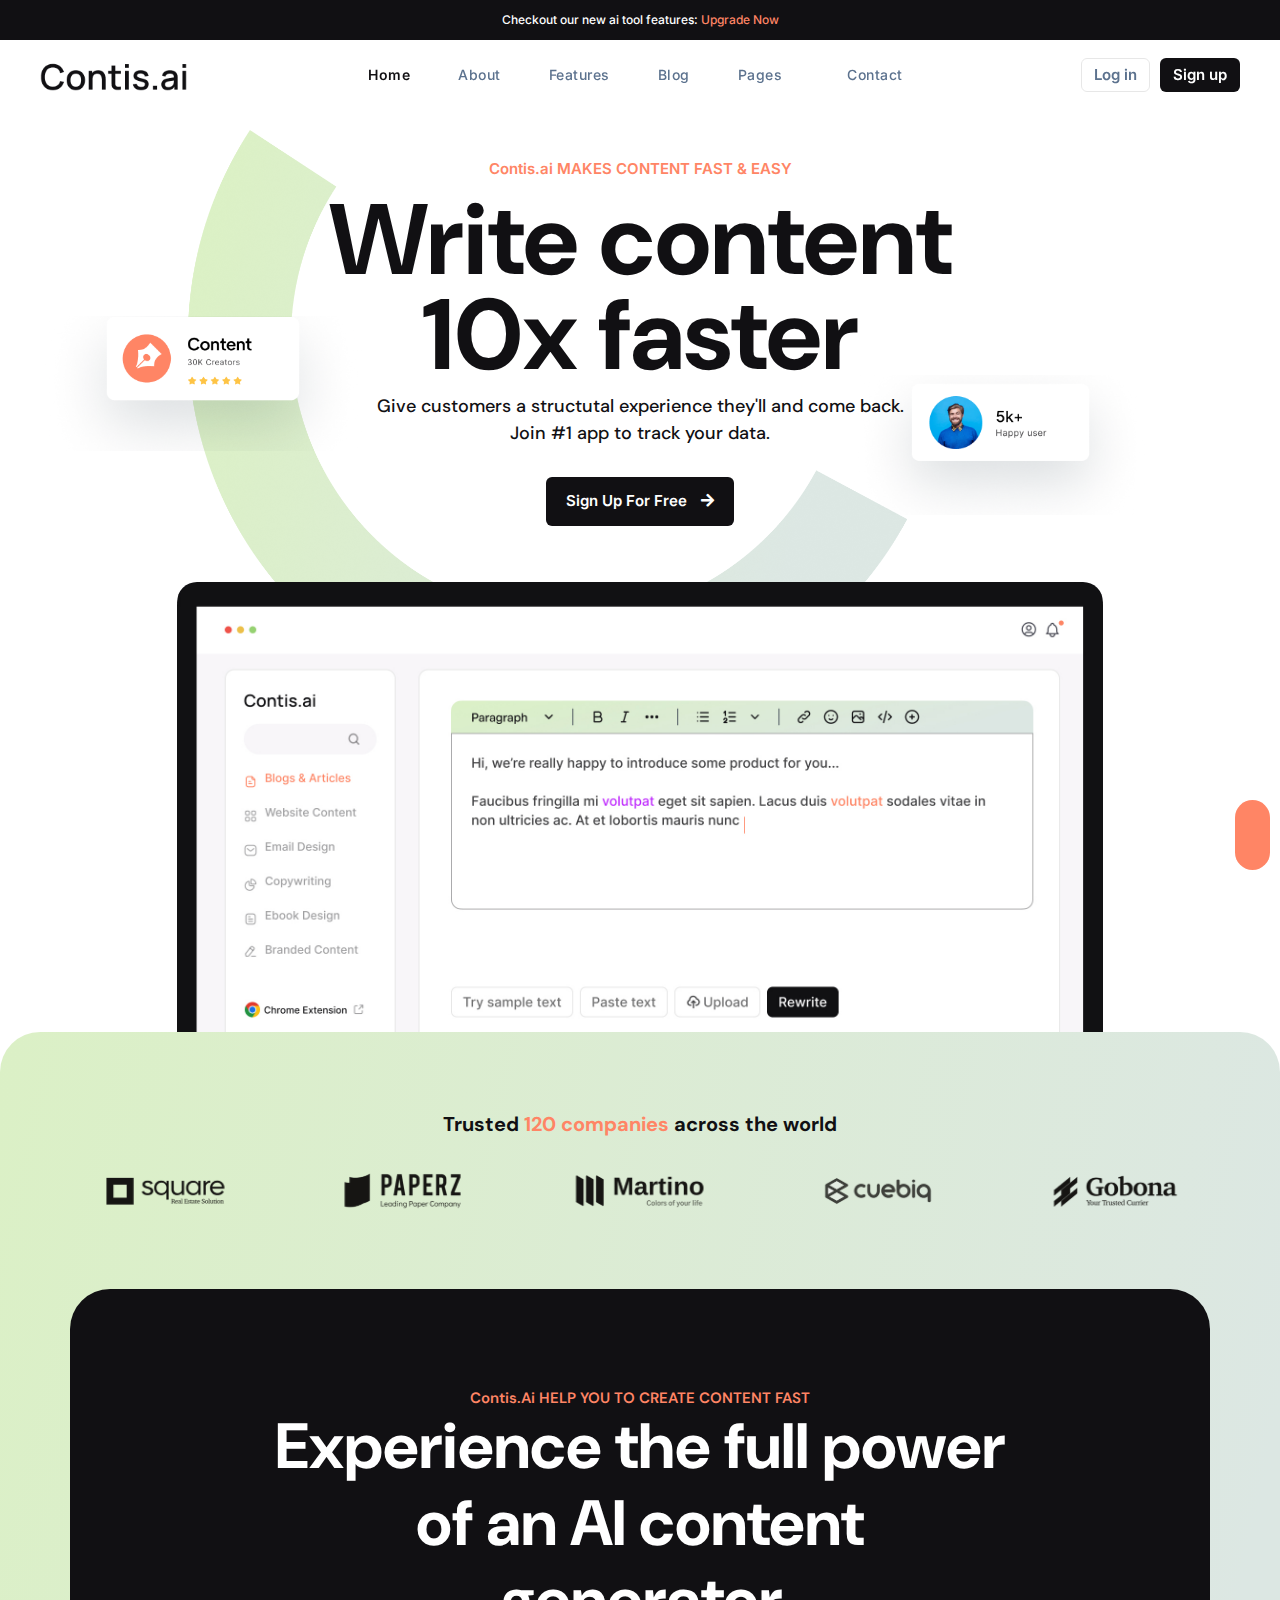
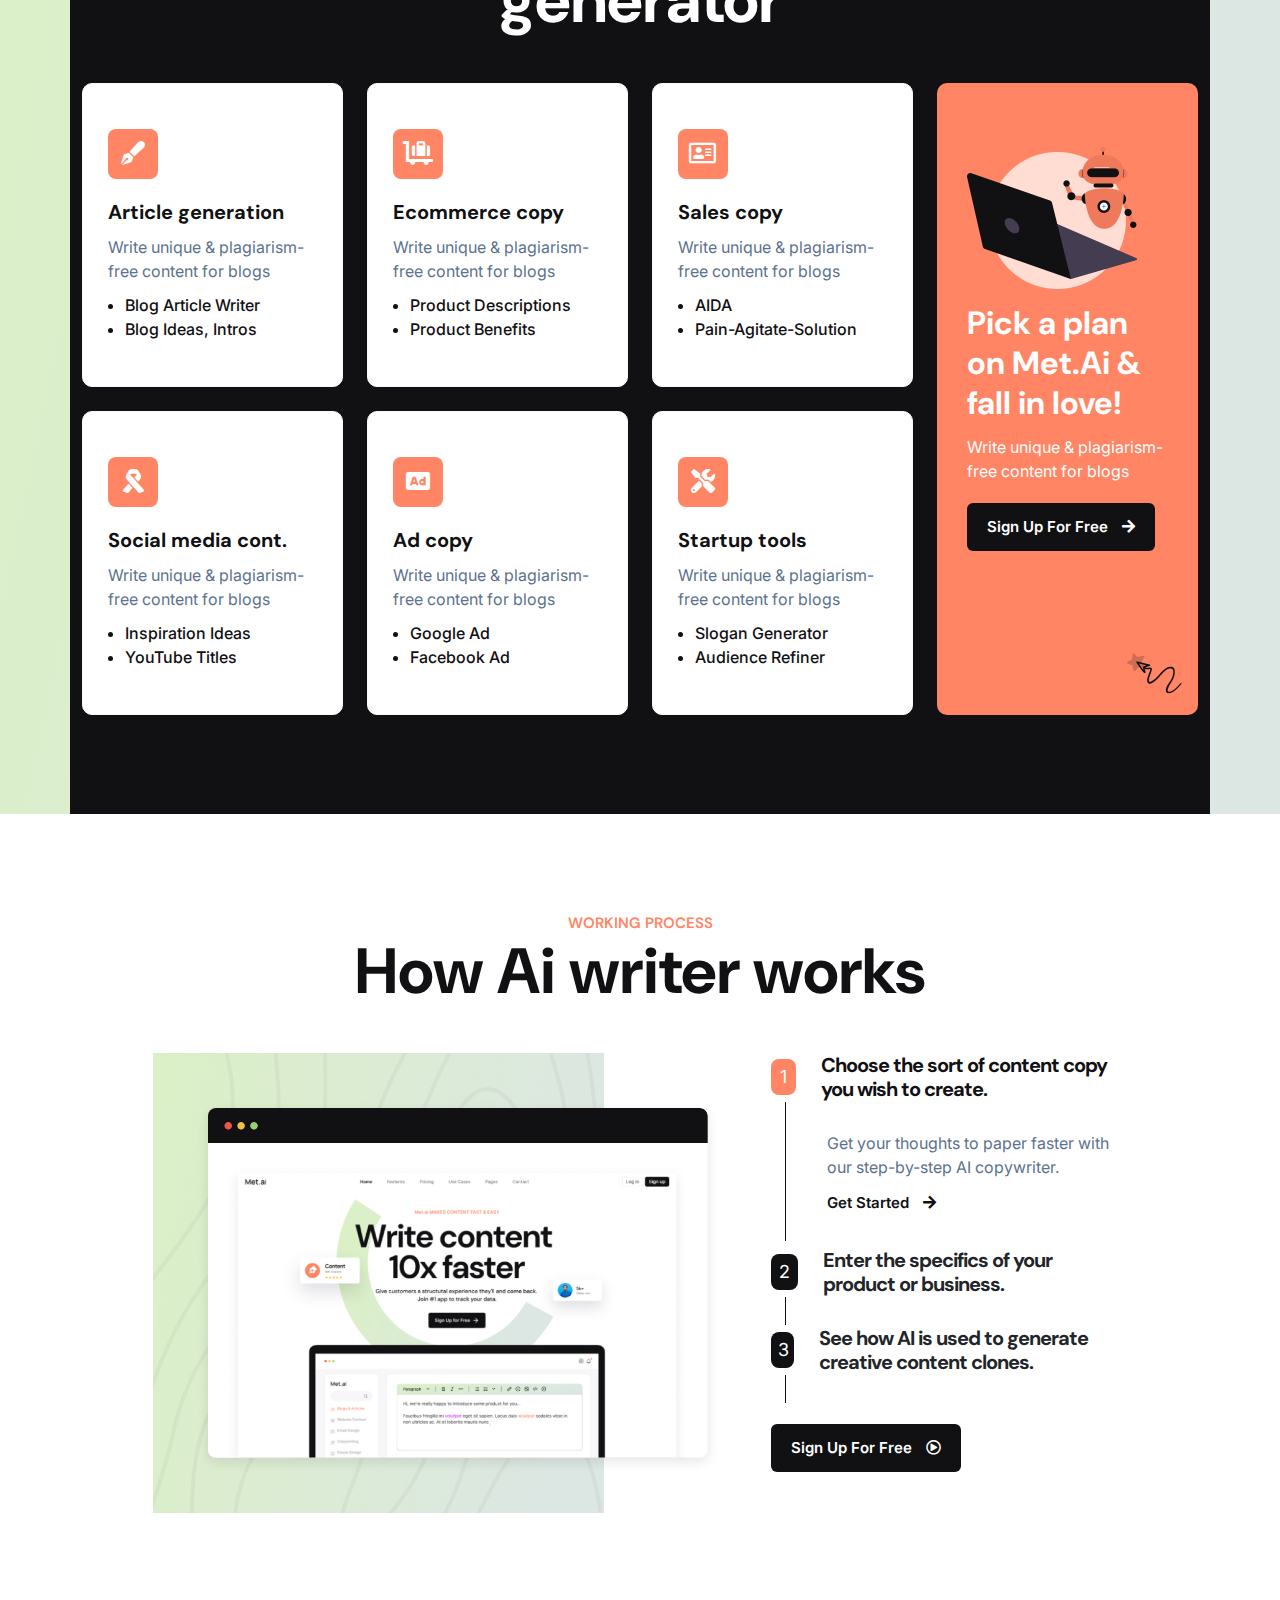
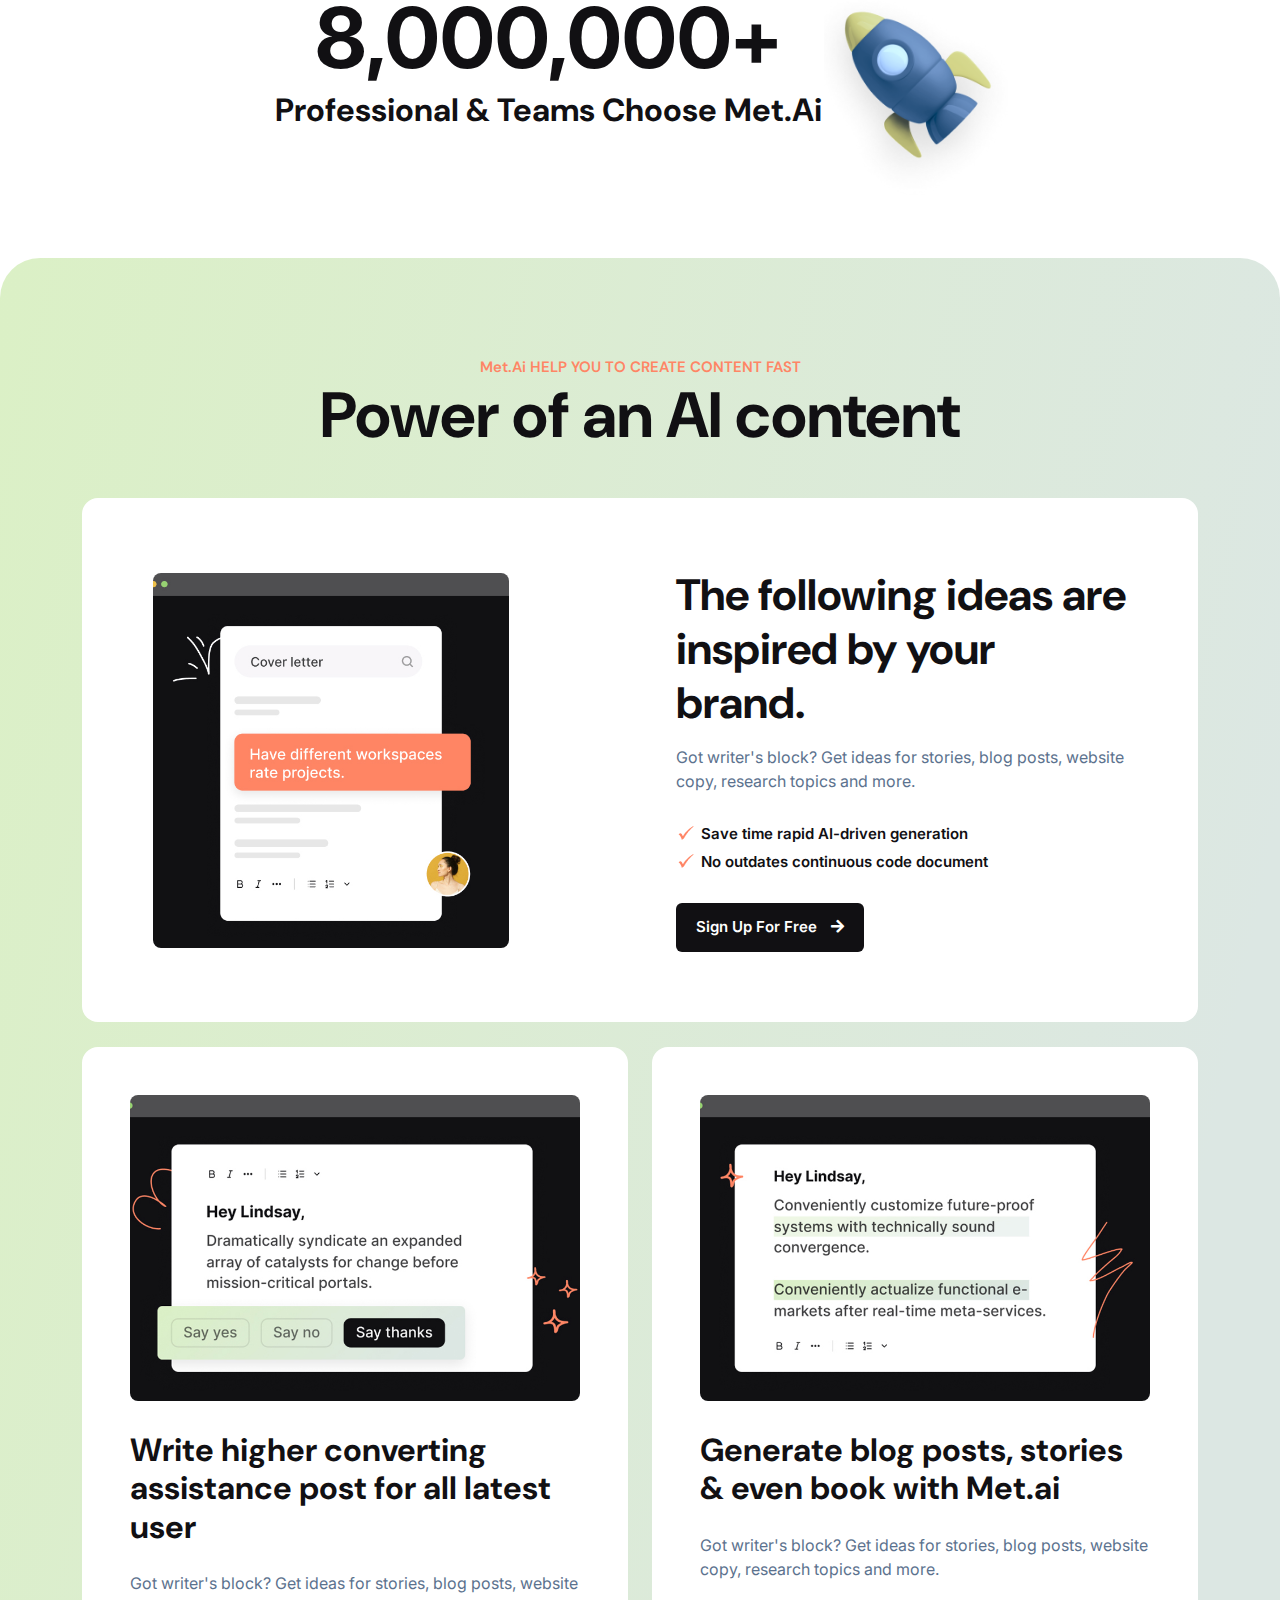
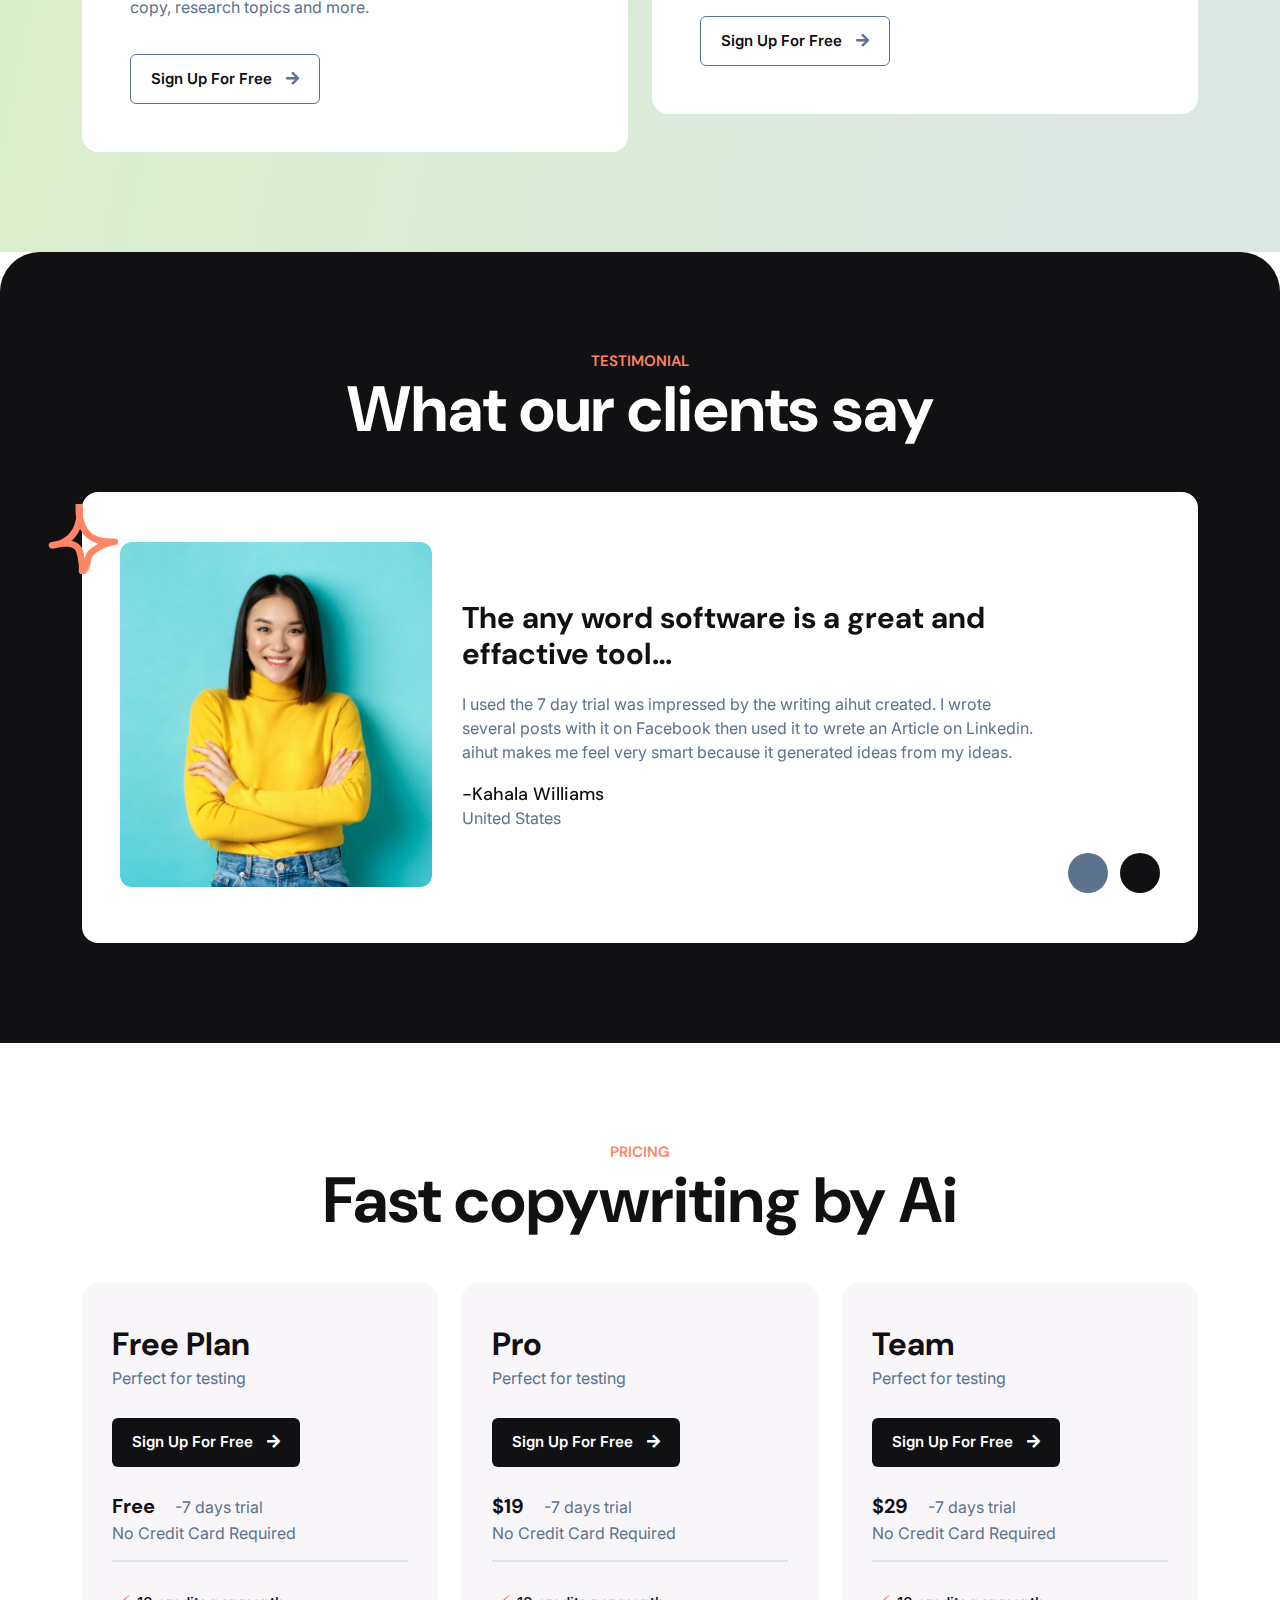
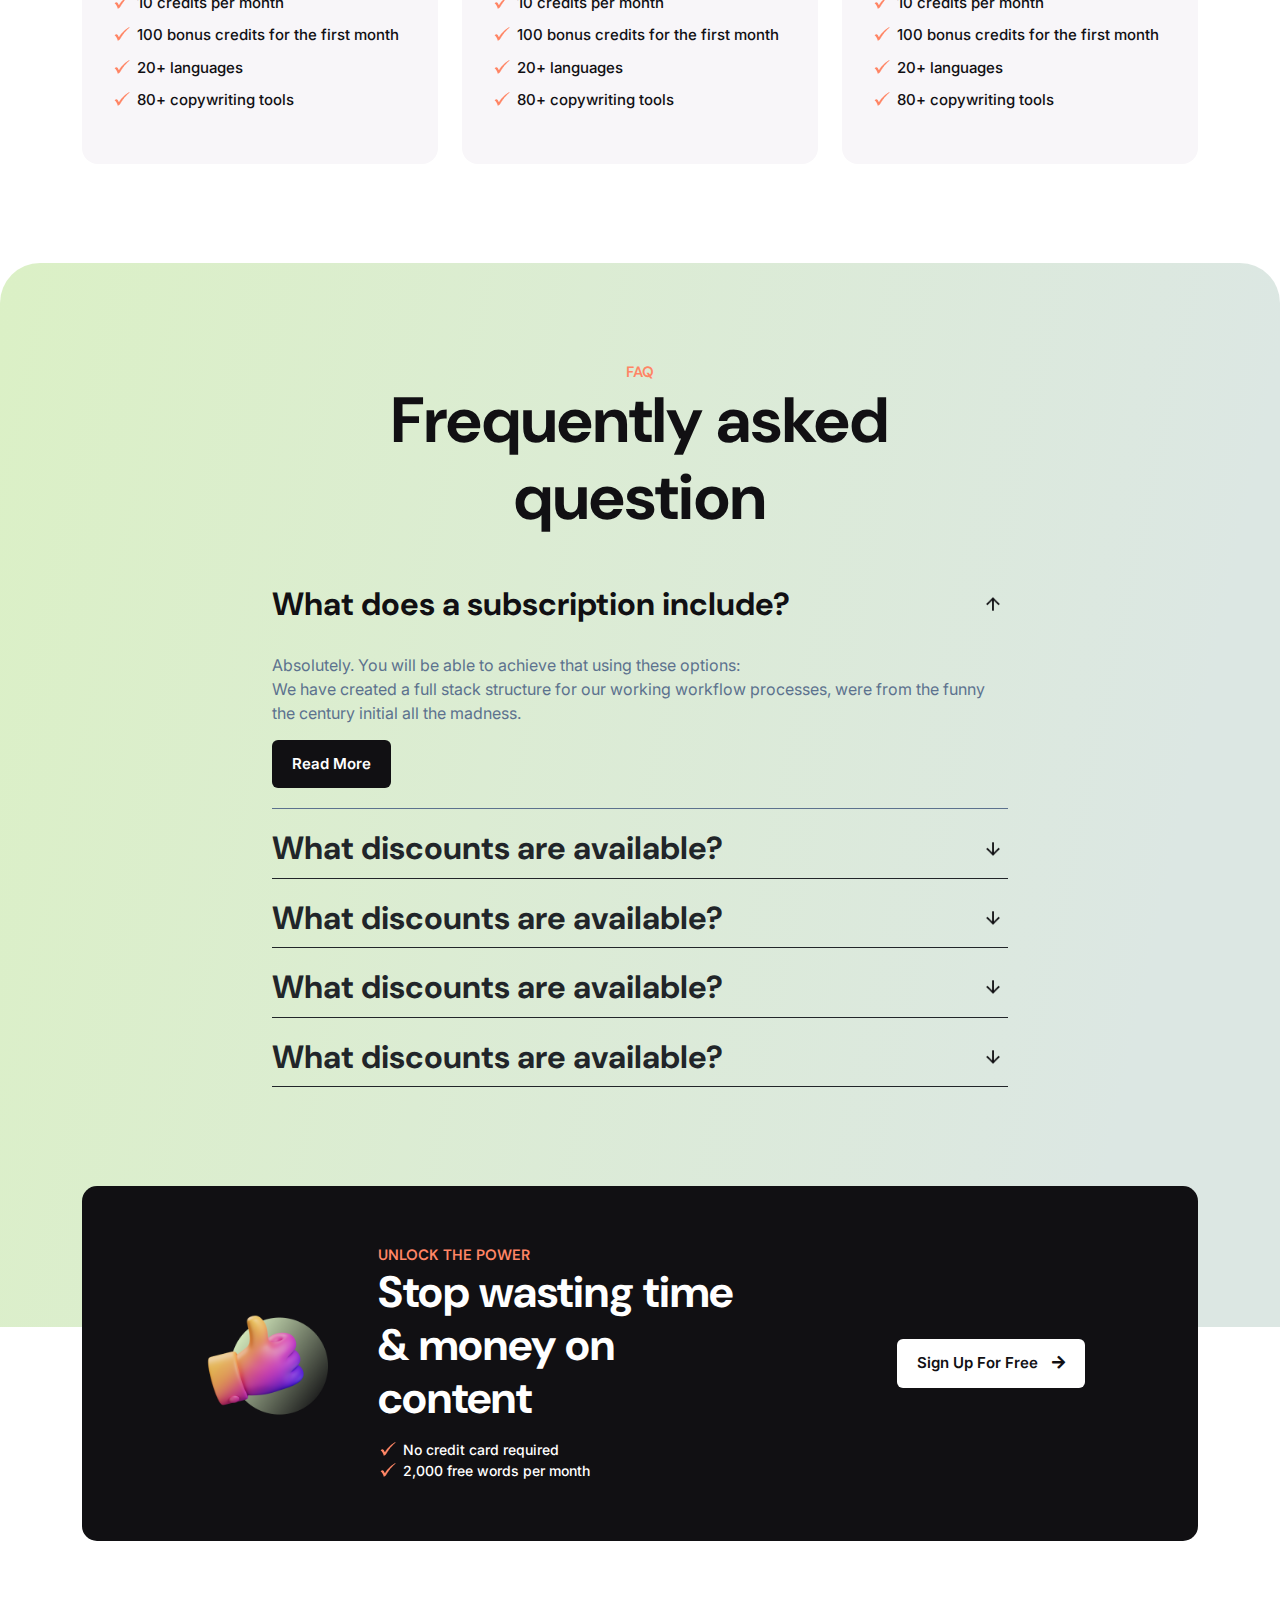
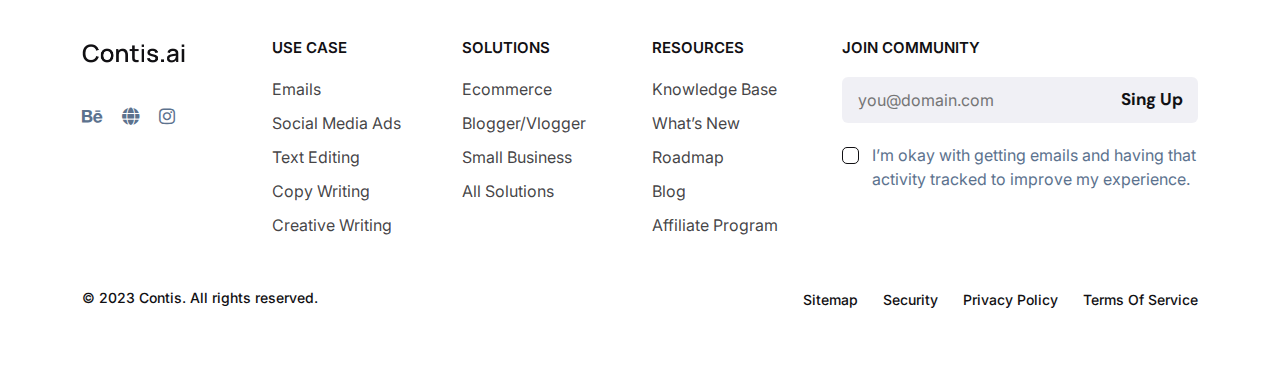
==== commit 0e2fa160: "linkup" ====
--- a/index.html
+++ b/index.html
@@ -10,7 +10,7 @@
     <link rel="stylesheet" href="css/all.min.css">
     <link rel="stylesheet" href="css/bootstrap.min.css">
     <link rel="stylesheet" href="css/slick.css">
-
+    <link rel="stylesheet" href="css/nice-select.css">
     <link rel="stylesheet" href="css/spacing.css">
     <link rel="stylesheet" href="css/style.css">
     <link rel="stylesheet" href="css/responsive.css">
@@ -298,8 +298,8 @@
                                     aria-labelledby="headingOne01" data-bs-parent="#accordionExample">
                                     <div class="accordion-body">
                                         <p>Get your thoughts to paper faster with our step-by-step AI copywriter. </p>
-                                        <a href="#" class="tf__common_btn tf__accrodian_link">Get Started<i
-                                                class="fas fa-arrow-right"></i></a>
+                                        <a href="#" class="tf__common_btn tf__accrodian_link">Get Started
+                                            <i class="fas fa-arrow-right"></i></a>
                                     </div>
                                 </div>
                             </div>
@@ -825,6 +825,7 @@
     ===========================-->
 
 
+
     <!--jquery library js-->
     <script src="js/jquery-3.7.0.min.js"></script>
     <!--bootstrap js-->
@@ -834,9 +835,10 @@
     <!--countup js-->
     <script src="js/jquery.countup.min.js"></script>
     <script src="js/jquery.waypoints.min.js"></script>
-
+    <!--nice-select js-->
+    <script src="js/jquery.nice-select.min.js"></script>
+    <!--slick-slider js-->
     <script src="js/slick.min.js"></script>
-
     <!--main js-->
     <script src="js/main.js"></script>
 </body>
--- a/css/nice-select.css
+++ b/css/nice-select.css
@@ -0,0 +1,185 @@
+.nice-select {
+  -webkit-tap-highlight-color: transparent;
+  background-color: #fff;
+  border-radius: 5px;
+  border: solid 1px #e8e8e8;
+  box-sizing: border-box;
+  clear: both;
+  cursor: pointer;
+  display: block;
+  float: left;
+  font-family: inherit;
+  font-size: 14px;
+  font-weight: normal;
+  height: 42px;
+  line-height: 40px;
+  outline: none;
+  padding-left: 18px;
+  padding-right: 30px;
+  position: relative;
+  text-align: left !important;
+  -webkit-transition: all 0.2s ease-in-out;
+  transition: all 0.2s ease-in-out;
+  -webkit-user-select: none;
+  -moz-user-select: none;
+  -ms-user-select: none;
+  user-select: none;
+  white-space: nowrap;
+  width: 100%;
+}
+
+.nice-select:hover {
+  border-color: #dbdbdb;
+}
+
+.nice-select:active,
+.nice-select.open,
+.nice-select:focus {
+  border-color: #999;
+}
+
+.nice-select:after {
+  border-bottom: 2px solid #999;
+  border-right: 2px solid #999;
+  content: '';
+  display: block;
+  height: 5px;
+  margin-top: -4px;
+  pointer-events: none;
+  position: absolute;
+  right: 12px;
+  top: 50%;
+  -webkit-transform-origin: 66% 66%;
+  -ms-transform-origin: 66% 66%;
+  transform-origin: 66% 66%;
+  -webkit-transform: rotate(45deg);
+  -ms-transform: rotate(45deg);
+  transform: rotate(45deg);
+  -webkit-transition: all 0.15s ease-in-out;
+  transition: all 0.15s ease-in-out;
+  width: 5px;
+}
+
+.nice-select.open:after {
+  -webkit-transform: rotate(-135deg);
+  -ms-transform: rotate(-135deg);
+  transform: rotate(-135deg);
+}
+
+.nice-select.open .list {
+  opacity: 1;
+  pointer-events: auto;
+  -webkit-transform: scale(1) translateY(0);
+  -ms-transform: scale(1) translateY(0);
+  transform: scale(1) translateY(0);
+}
+
+.nice-select.disabled {
+  border-color: #ededed;
+  color: #999;
+  pointer-events: none;
+}
+
+.nice-select.disabled:after {
+  border-color: #cccccc;
+}
+
+.nice-select.wide {
+  width: 100%;
+}
+
+.nice-select.wide .list {
+  left: 0 !important;
+  right: 0 !important;
+}
+
+.nice-select.right {
+  float: right;
+}
+
+.nice-select.right .list {
+  left: auto;
+  right: 0;
+}
+
+.nice-select.small {
+  font-size: 12px;
+  height: 36px;
+  line-height: 34px;
+}
+
+.nice-select.small:after {
+  height: 4px;
+  width: 4px;
+}
+
+.nice-select.small .option {
+  line-height: 34px;
+  min-height: 34px;
+}
+
+.nice-select .list {
+  background-color: #fff;
+  border-radius: 5px;
+  box-shadow: 0 0 0 1px rgba(68, 68, 68, 0.11);
+  box-sizing: border-box;
+  margin-top: 4px;
+  opacity: 0;
+  overflow: hidden;
+  padding: 0;
+  pointer-events: none;
+  position: absolute;
+  top: 100%;
+  left: 0;
+  -webkit-transform-origin: 50% 0;
+  -ms-transform-origin: 50% 0;
+  transform-origin: 50% 0;
+  -webkit-transform: scale(0.75) translateY(-21px);
+  -ms-transform: scale(0.75) translateY(-21px);
+  transform: scale(0.75) translateY(-21px);
+  -webkit-transition: all 0.2s cubic-bezier(0.5, 0, 0, 1.25), opacity 0.15s ease-out;
+  transition: all 0.2s cubic-bezier(0.5, 0, 0, 1.25), opacity 0.15s ease-out;
+  z-index: 9;
+}
+
+.nice-select .list:hover .option:not(:hover) {
+  background-color: transparent !important;
+}
+
+.nice-select .option {
+  cursor: pointer;
+  font-weight: 400;
+  line-height: 40px;
+  list-style: none;
+  min-height: 40px;
+  outline: none;
+  padding-left: 18px;
+  padding-right: 29px;
+  text-align: left;
+  -webkit-transition: all 0.2s;
+  transition: all 0.2s;
+}
+
+.nice-select .option:hover,
+.nice-select .option.focus,
+.nice-select .option.selected.focus {
+  background-color: #f6f6f6;
+}
+
+.nice-select .option.selected {
+  font-weight: bold;
+}
+
+.nice-select .option.disabled {
+  background-color: transparent;
+  color: #999;
+  cursor: default;
+}
+
+.no-csspointerevents .nice-select .list {
+  display: none;
+}
+
+.no-csspointerevents .nice-select.open .list {
+  display: block;
+}--- a/css/style.css
+++ b/css/style.css
@@ -520,6 +520,7 @@
 .tf__single_service a {
   font-size: 20px;
   font-weight: 700;
+  display: block;
   font-family: var(--headingFont);
   color: var(--colorSecondary) !important;
   transition: all linear .3s;
@@ -915,10 +916,6 @@
 
 .tf__single_content_creator_bottom_text p {
   margin-bottom: 35px;
-}
-
-.tf__single_content_creator_bottom h4:hover {
-  color: var(--colorPrimary);
 }
 
 /*content creator end*/
@@ -1728,50 +1725,19 @@
   margin-right: 10px;
 }
 
-.tf__blog_dropdown {
-  margin-left: 10px;
-  background: rgba(144, 145, 156, 0.08);
-  border-radius: 5px;
-  -webkit-border-radius: 5px;
-  -moz-border-radius: 5px;
-  -ms-border-radius: 5px;
-  -o-border-radius: 5px;
-}
-
-.tf__blog_dropdown button {
-  background: rgba(144, 145, 156, 0.08);
-  color: var(--colorSecondary);
+.tf__blog_selectbox li {
+  padding-left: 15px;
+}
+
+.tf__blog_selectbox li .select_js {
+  background: rgba(144, 145, 156, 0.08) !important;
   border: none;
 }
 
-.tf__blog_dropdown button span {
-  font-size: 20px;
-  margin-left: 5px;
-}
-
-.tf__blog_dropdown .btn-secondary:hover {
-  color: var(--colorSecondary);
-  background: rgba(144, 145, 156, 0.08);
-  border: none;
-  box-shadow: none;
-}
-
-.dropdown-toggle::after {
-  display: none;
-}
-
-.tf__blog_dropdown .btn-check:focus+.btn-secondary,
-.btn-secondary:focus {
-  background: rgba(144, 145, 156, 0.08);
-  color: var(--colorSecondary);
-  border: 0;
-  box-shadow: none;
-}
-
-.tf__blog_dropdown .dropdown-item.active,
-.dropdown-item:active {
-  color: var(--colorSecondary);
-  background: none;
+.tf__blog_selectbox li .select_js option {
+  font-size: 14px;
+  font-weight: 500;
+  font-family: var(--paraFont);
 }
 
 .tf__single_blog {
@@ -2104,7 +2070,7 @@
 .tf__blog_details_categories li a {
   font-size: 18px;
   font-weight: 500;
-  margin-top: 10px;
+  margin-top: 15px;
   font-family: var(--headingFont);
   color: var(--colorSecondary);
   transition: all linear .3s;
--- a/css/responsive.css
+++ b/css/responsive.css
@@ -259,6 +259,10 @@
 
     .tf__single_blog_img {
         height: 260px;
+    }
+
+    .tf__blog_search .tf__search_icon {
+        right: -100px;
     }
 
     /*==============================
@@ -638,6 +642,44 @@
     ===============================*/
 
 
+    /*==============================
+    BLOG START
+    ===============================*/
+
+    .tf__blog_search input {
+        width: 100%;
+    }
+
+    .tf__blog_selectbox li {
+        margin-bottom: 20px;
+        padding-left: 0;
+        padding-right: 15px;
+        width: 33%;
+    }
+
+    .tf__blog_search .tf__search_icon {
+        right: 15px;
+    }
+
+    .tf__blog_categories p {
+        width: 100%;
+        margin-top: 20px;
+        margin-bottom: 10px;
+    }
+
+    .tf__blog_selectbox {
+        width: 100%;
+    }
+
+    .tf__single_blog_img {
+        height: 220px;
+    }
+
+    /*==============================
+    BLOG END
+    ===============================*/
+
+
 
     /*==============================
     BLOG DETAILS START
@@ -769,8 +811,8 @@
     .tf__banner::after {
         width: 430px;
         height: 350px;
-        top: 127px;
-        left: 46px;
+        top: 160px;
+        left: 90px;
     }
 
     .tf__banner_text h1 {
@@ -929,7 +971,7 @@
 
     .tf__testimonial_img {
         width: 100%;
-        height: 320px;
+        height: auto;
     }
 
     .tf__testimonial_text {
@@ -1040,6 +1082,27 @@
     ===============================*/
 
     .tf__blog_search input {
+        width: 100%;
+    }
+
+    .tf__blog_selectbox li {
+        margin-bottom: 20px;
+        padding-left: 0;
+        padding-right: 15px;
+        width: 33%;
+    }
+
+    .tf__blog_search .tf__search_icon {
+        right: 15px;
+    }
+
+    .tf__blog_categories p {
+        width: 100%;
+        margin-top: 20px;
+        margin-bottom: 10px;
+    }
+
+    .tf__blog_selectbox {
         width: 100%;
     }
 
@@ -1176,8 +1239,8 @@
     /* banner start */
     .tf__banner::after {
         width: 302px;
-        height: 240px;
-        top: 127px;
+        height: 249px;
+        top: 292px;
         left: 11px;
     }
 
@@ -1456,13 +1519,19 @@
         width: 100%;
     }
 
+    .tf__blog_selectbox li {
+        margin-bottom: 20px;
+        padding-left: 0;
+        width: 100%;
+    }
+
     .tf__blog_search .tf__search_icon {
         right: 15px;
     }
 
     .tf__blog_categories p {
         width: 100%;
-        margin-top: 20px;
+        margin-top: 10px;
         margin-bottom: 10px;
     }
 
